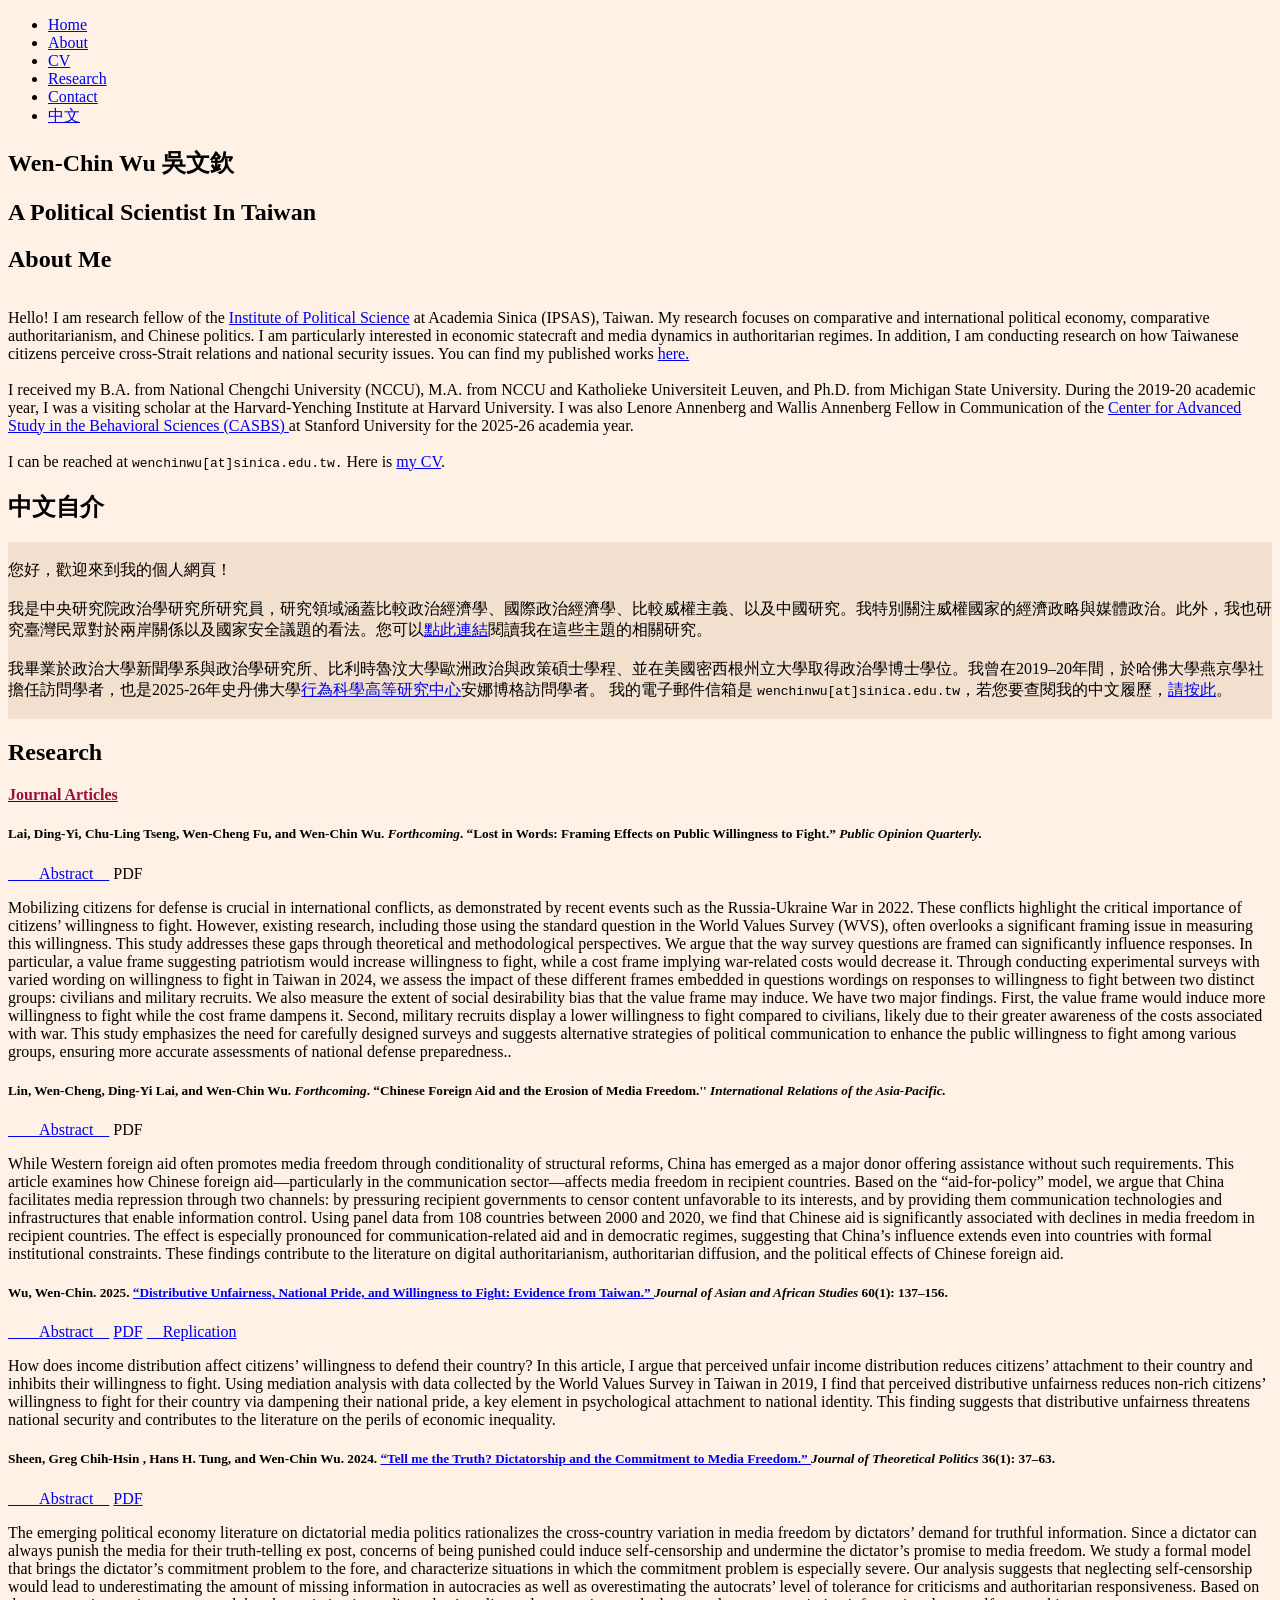
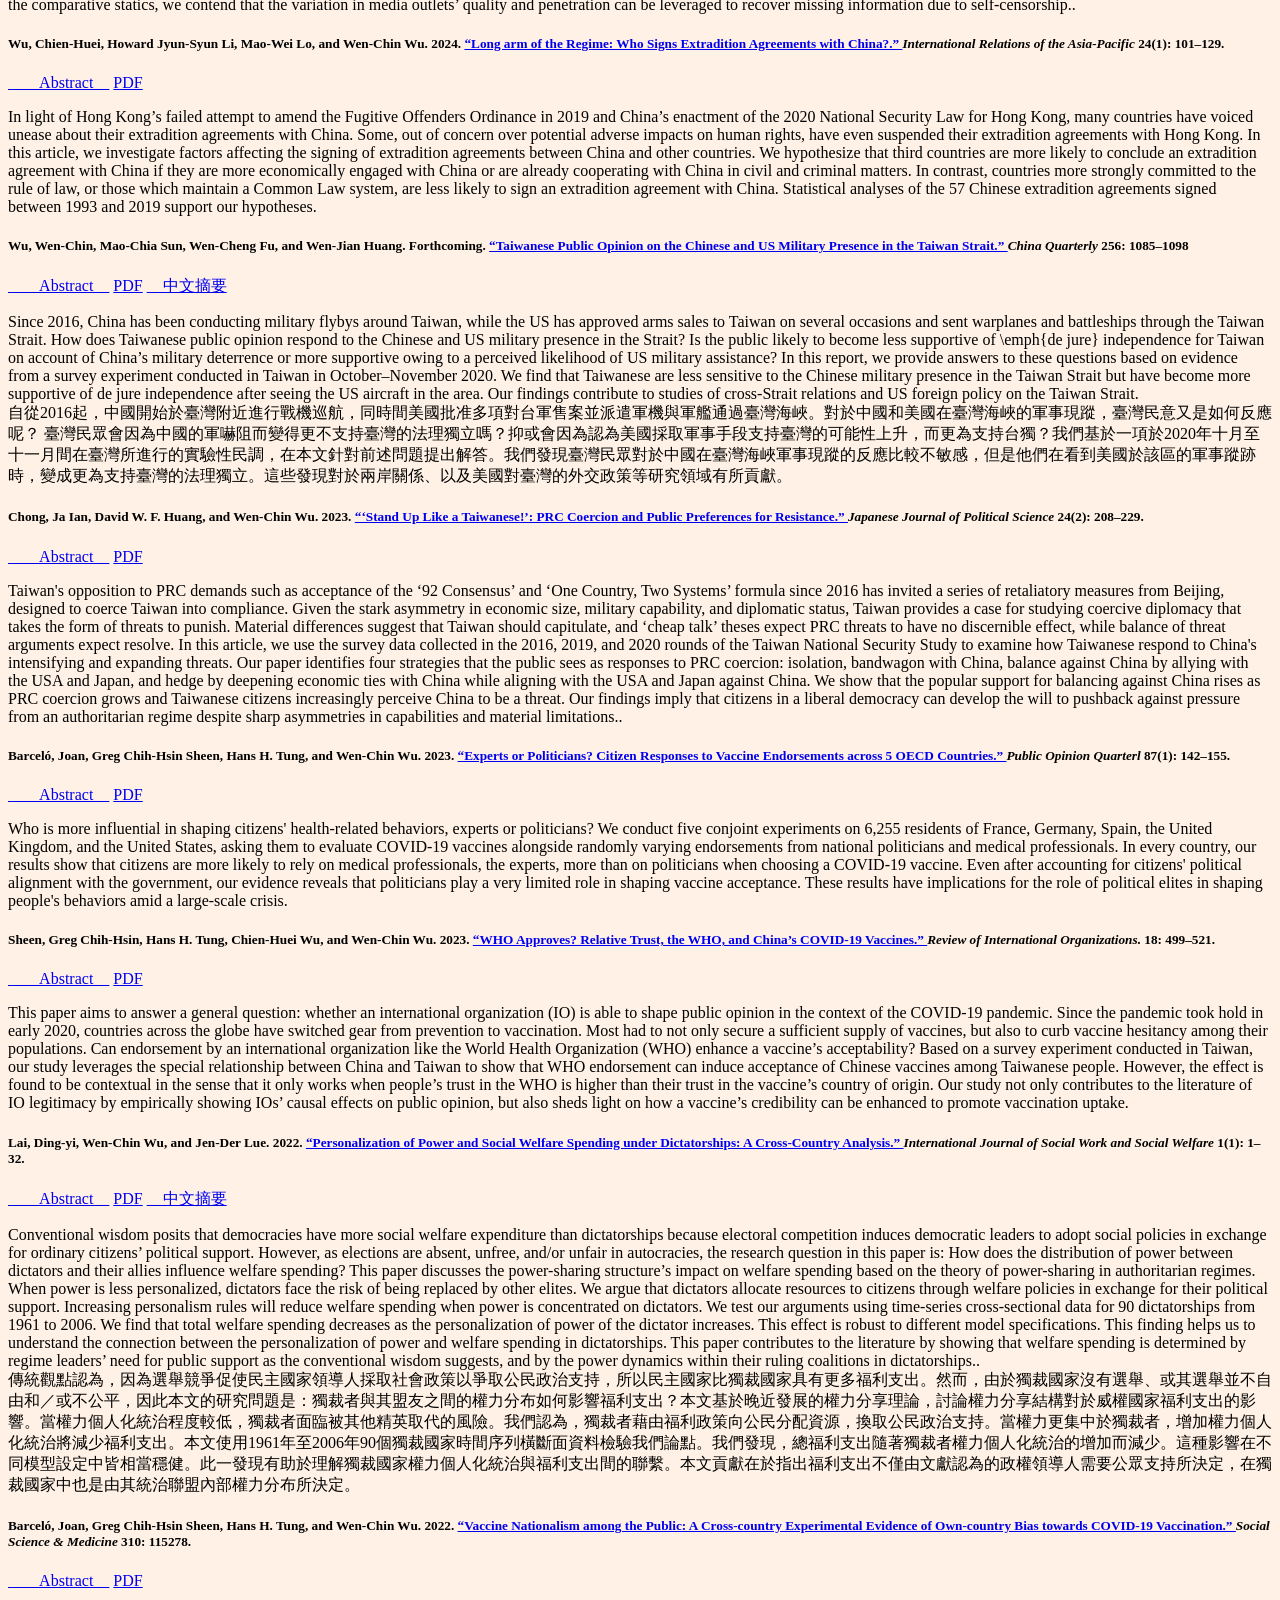
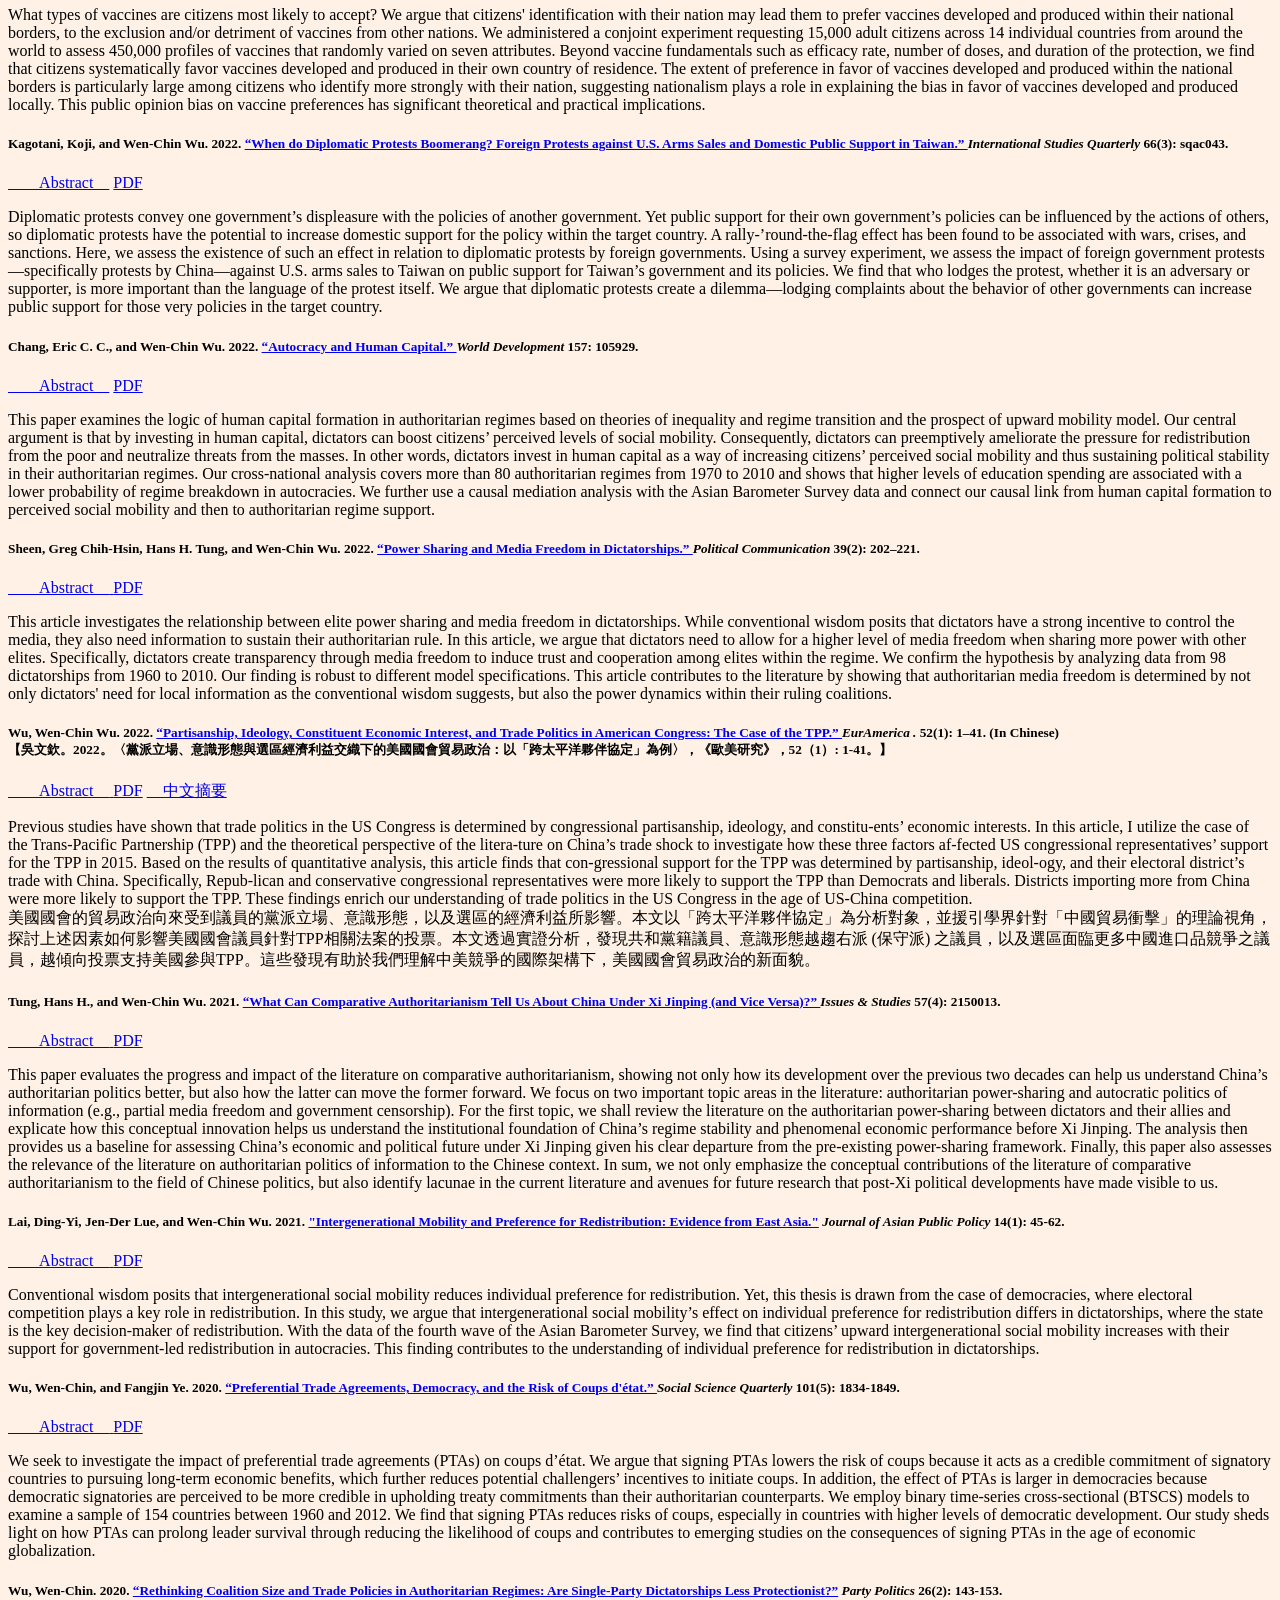
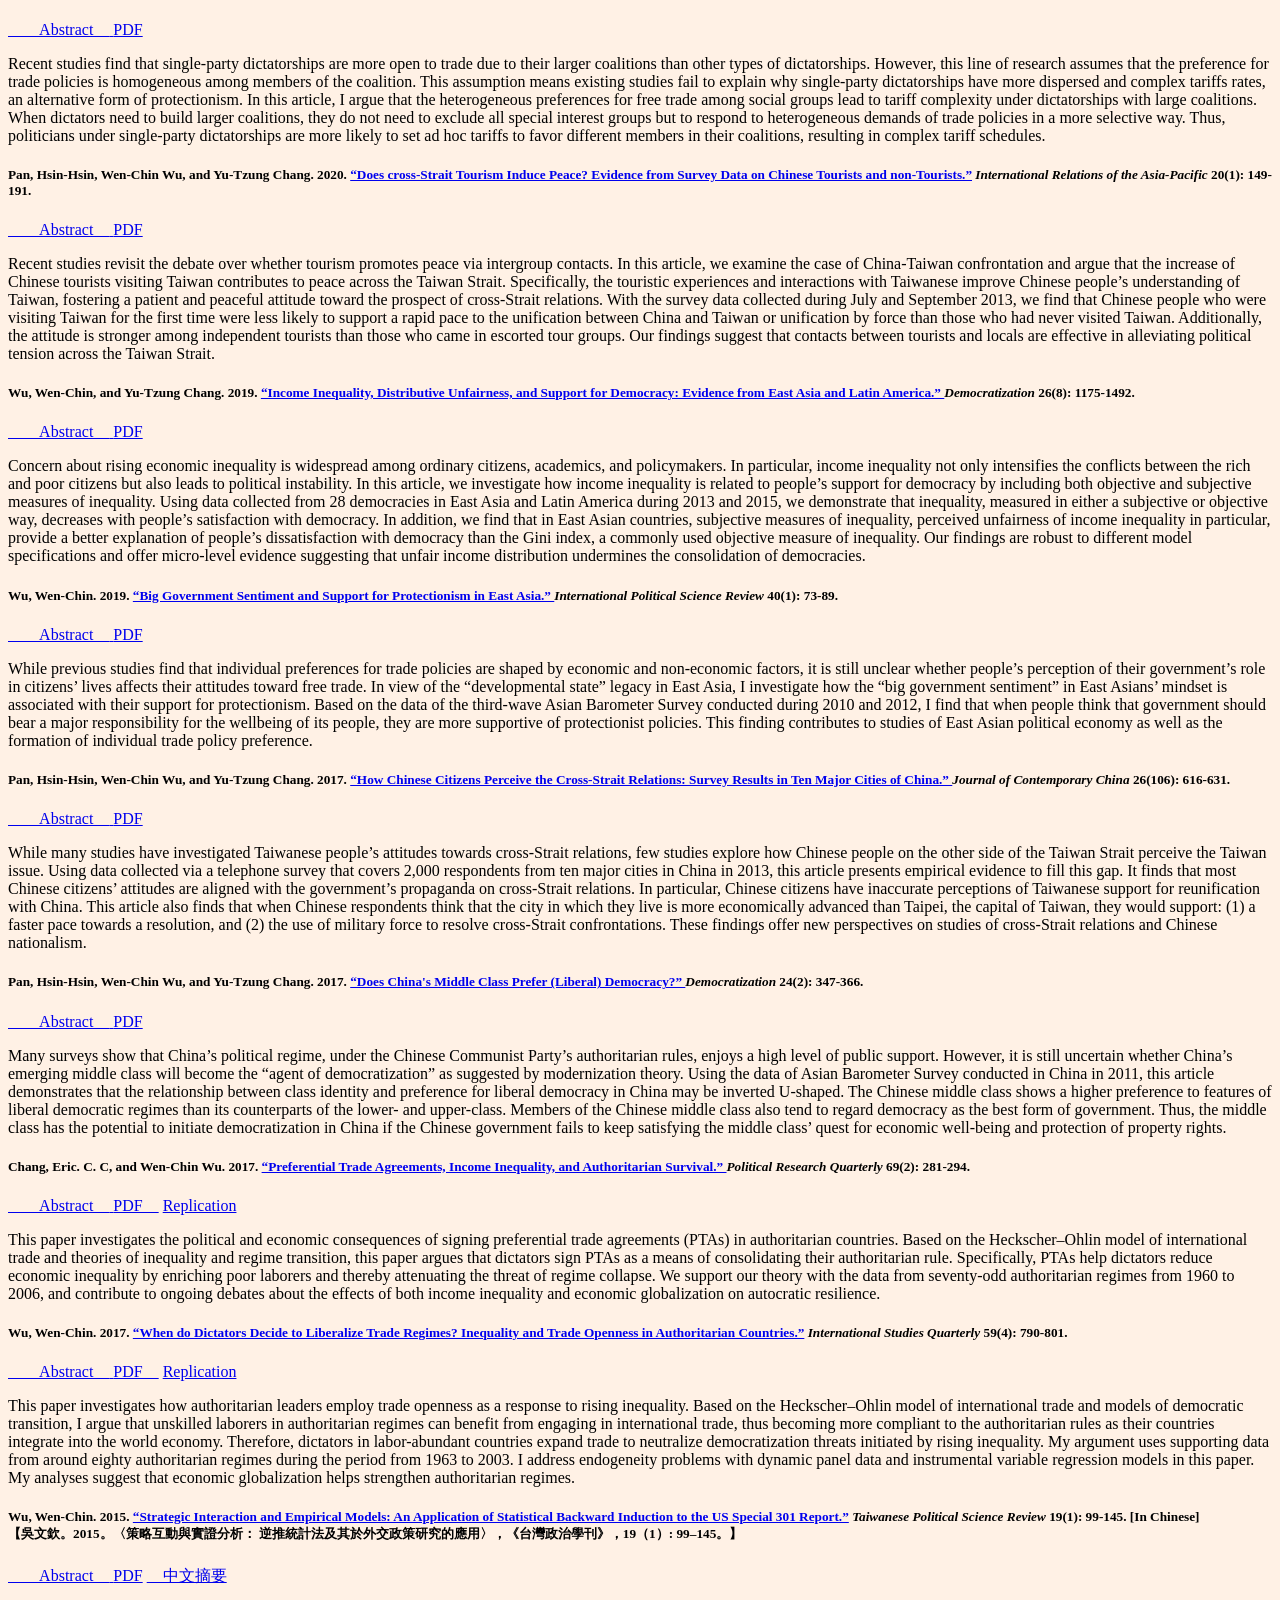
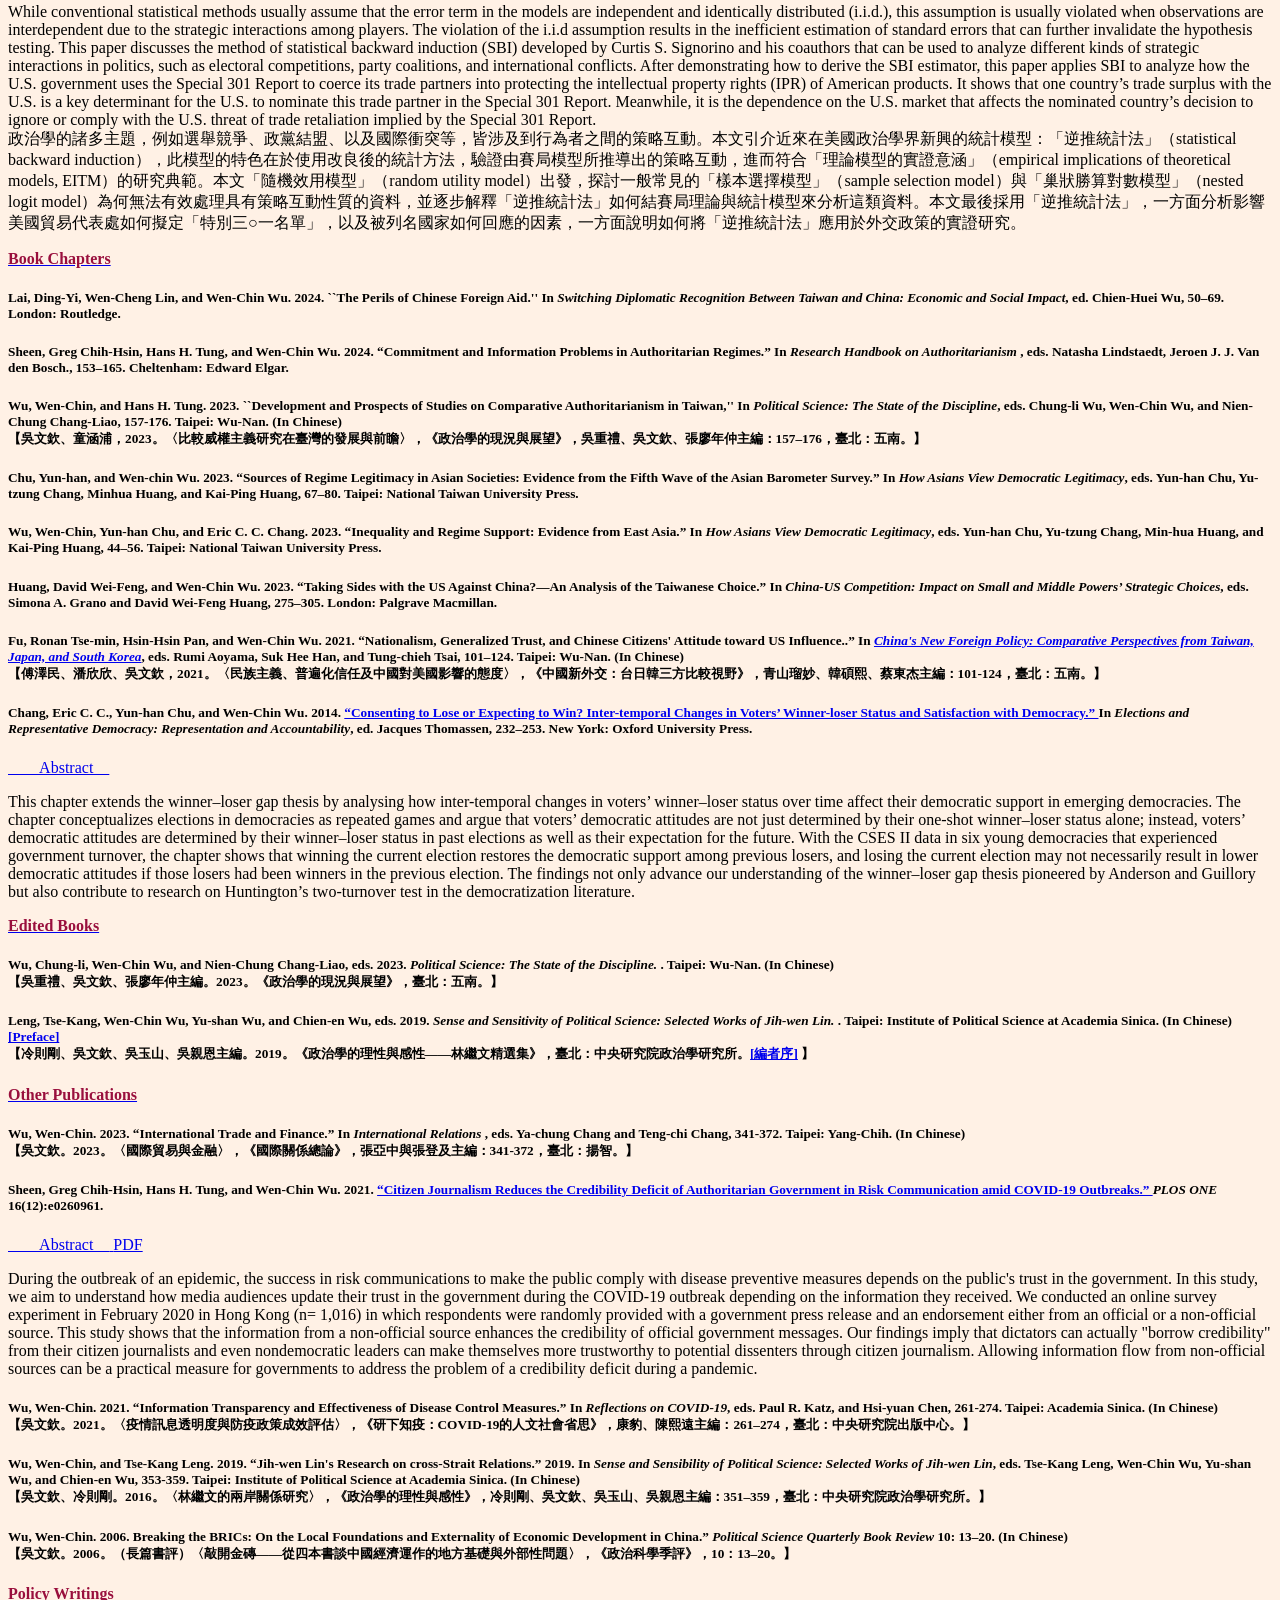
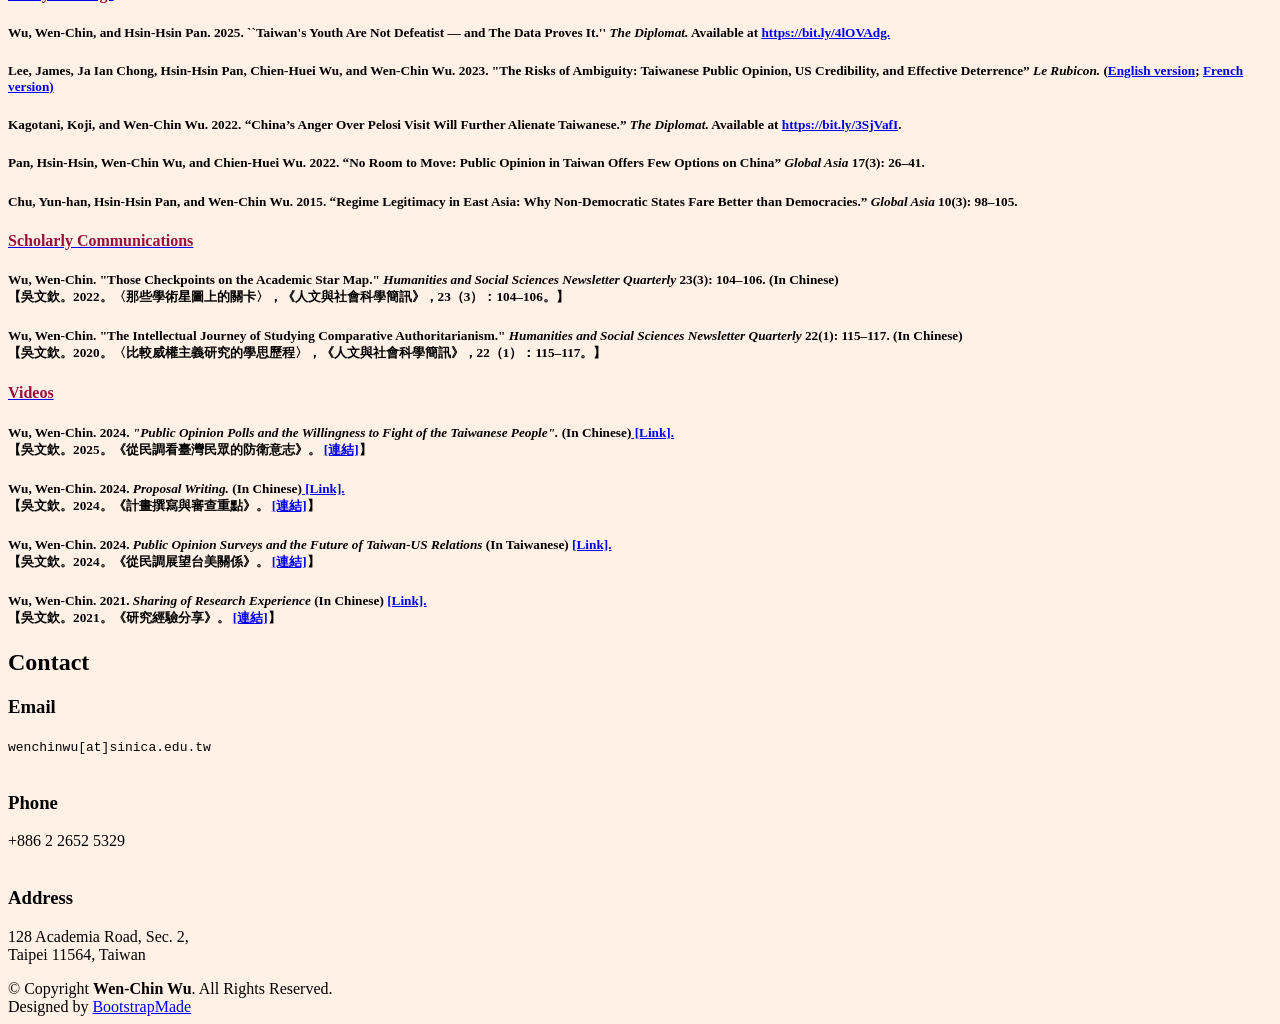
==== index.html @ e29c8bd5 "Add files via upload" ====
<!DOCTYPE html>
<html lang="en">

<head>

<!-- Global site tag (gtag.js) - Google Analytics -->
<script async src="https://www.googletagmanager.com/gtag/js?id=G-V8JLTKQWL4"></script>
<script>
  window.dataLayer = window.dataLayer || [];
  function gtag(){dataLayer.push(arguments);}
  gtag('js', new Date());

  gtag('config', 'G-V8JLTKQWL4');
</script>

  <meta charset="utf-8">
  <meta content="width=device-width, initial-scale=1.0" name="viewport">

  <title>Wen-Chin Wu (吳文欽) </title>
  <meta content="" name="description">
  <meta content="" name="keywords">

  <!-- Favicons -->
  <link href="assets/img/favicon.png" rel="icon">
  <link href="assets/img/apple-touch-icon.png" rel="apple-touch-icon">

  <!-- Google Fonts -->
  <link href="https://fonts.googleapis.com/css?family=Open+Sans:300,300i,400,400i,600,600i,700,700i|Raleway:300,300i,400,400i,500,500i,600,600i,700,700i|Satisfy" rel="stylesheet">

  <!-- Vendor CSS Files -->
  <link href="assets/vendor/bootstrap/css/bootstrap.min.css" rel="stylesheet">
  <link href="assets/vendor/icofont/icofont.min.css" rel="stylesheet">
  <link href="assets/vendor/boxicons/css/boxicons.min.css" rel="stylesheet">
  <link href="assets/vendor/owl.carousel/assets/owl.carousel.min.css" rel="stylesheet">
  <link href="assets/vendor/venobox/venobox.css" rel="stylesheet">

  <!-- Template Main CSS File -->
  <link href="assets/css/style.css" rel="stylesheet">

  <!-- =======================================================
  * Template Name: Laura - v2.2.1
  * Template URL: https://bootstrapmade.com/laura-free-creative-bootstrap-theme/
  * Author: BootstrapMade.com
  * License: https://bootstrapmade.com/license/
  ======================================================== -->
</head>

 <!-- color
 FFF1E5
 -->

<body style="background-color:#FFF1E5;">
  <!-- ======= Header ======= -->
  <header id="header" class="fixed-top  d-flex justify-content-center align-items-center header-transparent">

    <nav class="nav-menu d-none d-lg-block">
      <ul>
        <li class="active"><a href="index.html">Home</a></li>
        <li><a href="#about">About</a></li>
        <li><a href="http://idv.sinica.edu.tw/wenchinwu/Wu_CV_English.pdf" target = "_blank">CV</a></li>
        <li><a href="#research">Research</a></li>
        <li><a href="#contact">Contact</a></li>
        <li><a href="#chinese">中文</a></li>


      </ul>
    </nav><!-- .nav-menu -->

  </header><!-- End Header -->

  <!-- ======= Hero Section ======= -->
  <section id="hero">
    <div class="hero-container">
      <h1>Wen-Chin Wu 吳文欽 </h1>
      <h2>A Political Scientist In Taiwan</h2>
      <a href="#about" class="btn-scroll scrollto" title="Scroll Down"><i class="bx bx-chevron-down"></i></a>
    </div>
  </section><!-- End Hero -->

  <main id="main">

      <!-- ======= About Me ======= -->
    <div class="about-me container">
  <section id="about" class="about">
      <div class="section-title">
        <h2>About Me</h2>
      </div>

      <div class="row" >
        <div class="col-lg-3" data-aos="fade-right">
              <img src="assets/img/me.jpg" style="display:block; margin:auto" class="img-fluid" alt="" width = "80%">
        </div>
        <div class="col-lg-9 pt-4 pt-lg-0 content" data-aos="fade-left">
          <p class="font-normal">

            Hello! I am research fellow of the <a href="https://www.ipsas.sinica.edu.tw/" target = "_blank">Institute of Political Science</a> at Academia Sinica (IPSAS), Taiwan. My research focuses on comparative and international political economy, comparative authoritarianism, and Chinese politics. I am particularly interested in economic statecraft and media dynamics in authoritarian regimes. In addition, I am conducting research on how Taiwanese citizens perceive cross-Strait relations and national security issues. You can find my published works <a href="#research">here.</a> <br><br>

            I received my B.A. from National Chengchi University (NCCU), M.A. from NCCU and Katholieke Universiteit Leuven, and Ph.D. from Michigan State University. During the 2019-20 academic year, I was a visiting scholar at the Harvard-Yenching Institute at Harvard University. I was also Lenore Annenberg and Wallis Annenberg Fellow in	Communication of the <a href="casbs.stanford.edu"> Center for Advanced Study in the Behavioral Sciences (CASBS) </a> at Stanford University for the 2025-26 academia year. <br><br>

            I can be reached at <tt>wenchinwu[at]sinica.edu.tw.</tt> Here is <a href="https://idv.sinica.edu.tw/wenchinwu/Wu_CV_English.pdf" target = "_blank">my CV</a>.
          </p>
        </div>
    </div><!-- End About Me -->

  </section><!-- End About Section -->

   <!-- ======= Chinese ======= -->
    <div class="about-me container">
  <section id="chinese" class="about">
      <div class="section-title" >
        <h2>中文自介</h2>
      </div>

      <div class="row">
        <div class="col-lg-12 pt-4 pt-lg-0 content" data-aos="fade-left" style="background-color:#f2dfce;">
          <p class="font-normal">
          <br>
           您好，歡迎來到我的個人網頁！<br><br>

           我是中央研究院政治學研究所研究員，研究領域涵蓋比較政治經濟學、國際政治經濟學、比較威權主義、以及中國研究。我特別關注威權國家的經濟政略與媒體政治。此外，我也研究臺灣民眾對於兩岸關係以及國家安全議題的看法。您可以<a href="#research">點此連結</a>閱讀我在這些主題的相關研究。<br><br>

           我畢業於政治大學新聞學系與政治學研究所、比利時魯汶大學歐洲政治與政策碩士學程、並在美國密西根州立大學取得政治學博士學位。我曾在2019–20年間，於哈佛大學燕京學社擔任訪問學者，也是2025-26年史丹佛大學<a href="casbs.stanford.edu">行為科學高等研究中心</a>安娜博格訪問學者。

           我的電子郵件信箱是 <tt>wenchinwu[at]sinica.edu.tw</tt>，若您要查閱我的中文履歷，<a href="http://idv.sinica.edu.tw/wenchinwu/Wu_CV_Chinese.pdf" target="_blank">請按此</a>。<br><br>

          </p>
        </div>
    </div><!-- End About Me -->

  </section><!-- End Chinese -->


    <!-- ======= Resume Section ======= -->
  <section id="research" class="resume">
    <div class="container" >

      <div class="section-title">
        <h2>Research</h2>
      </div>

      <div class="row">
        <div class="col-lg-12" >

                  <div class="resume-item pb-0">
              <p> <a class="nounderline" data-toggle="collapse" href="#journal" role="button" aria-expanded="true" aria-controls="journal">
                 <span style="font-size:1em;"><font color="#990f3d"><b>Journal Articles</font></b></h4>
                 </a>
               </p>

       <div class="collapse.show" id="journal" >
           <div class="card card-body" style="background-color:#fff1e5;border:0px">
               <div class="p-3 mb-2 bg-light text-dark" >
                  <div class="card-text"  style="background-color:#fff1e5;border:0px">


              <div class="resume-itemize pb-0" >
                       <h5>Lai, Ding-Yi, Chu-Ling Tseng, Wen-Cheng Fu, and Wen-Chin Wu. <em>Forthcoming</em>. “Lost in Words: Framing Effects on Public Willingness to Fight.”  <em>Public Opinion Quarterly.</em> </h5>
                          <p>
                                <a class="nounderline" data-toggle="collapse" href="#lai2026" role="button" aria-expanded="false" aria-controls="lai2026">
                                        <span style="font-size:1em;">&emsp;&emsp;Abstract&emsp;</span></a>
                                        <span style="font-size:1em;">PDF</span>
                          </p>
                                <div class="collapse" id="lai2026">
                                   <div class="card card-body" style="background-color:#fff1e5;border:0px">
                                        <div class="p-3 mb-2 bg-light text-dark" >
                                                <h7>Mobilizing citizens for defense is crucial in international conflicts, as demonstrated by recent events such as the Russia-Ukraine War in 2022. These conflicts highlight the critical importance of citizens’ willingness to fight. However, existing research, including those using the standard question in the World Values Survey (WVS), often overlooks a significant framing issue in measuring this willingness. This study addresses these gaps through theoretical and methodological perspectives. We argue that the way survey questions are framed can significantly influence responses. In particular, a value frame suggesting patriotism would increase willingness to fight, while a cost frame implying war-related costs would decrease it. Through conducting experimental surveys with varied wording on willingness to fight in Taiwan in 2024, we assess the impact of these different frames embedded in questions wordings on responses to willingness to fight between two distinct groups: civilians and military recruits. We also measure the extent of social desirability bias that the value frame may induce. We have two major findings. First, the value frame would induce more willingness to fight while the cost frame dampens it. Second, military recruits display a lower willingness to fight compared to civilians, likely due to their greater awareness of the costs associated with war. This study emphasizes the need for carefully designed surveys and suggests alternative strategies of political communication to enhance the public willingness to fight among various groups, ensuring more accurate assessments of national defense preparedness..</h7>
                                         </div>
                                    </div>
                                </div>
                           </div>


              <div class="resume-itemize pb-0" >
                       <h5>Lin, Wen-Cheng, Ding-Yi Lai, and Wen-Chin Wu. <em>Forthcoming</em>. “Chinese Foreign Aid and the Erosion of Media Freedom.'' <em>International Relations of the Asia-Pacific.</em> </h5>
                          <p>
                                <a class="nounderline" data-toggle="collapse" href="#lin2026" role="button" aria-expanded="false" aria-controls="lai2026">
                                        <span style="font-size:1em;">&emsp;&emsp;Abstract&emsp;</span></a>
                                        <span style="font-size:1em;">PDF</span>
                          </p>
                                <div class="collapse" id="lin2026">
                                   <div class="card card-body" style="background-color:#fff1e5;border:0px">
                                        <div class="p-3 mb-2 bg-light text-dark" >
                                                <h7>While Western foreign aid often promotes media freedom through conditionality of structural reforms, China has emerged as a major donor offering assistance without such requirements. This article examines how Chinese foreign aid—particularly in the communication sector—affects media freedom in recipient countries. Based on the “aid-for-policy” model, we argue that China facilitates media repression through two channels: by pressuring recipient governments to censor content unfavorable to its interests, and by providing them communication technologies and infrastructures that enable information control. Using panel data from 108 countries between 2000 and 2020, we find that Chinese aid is significantly associated with declines in media freedom in recipient countries. The effect is especially pronounced for communication-related aid and in democratic regimes, suggesting that China’s influence extends even into countries with formal institutional constraints. These findings contribute to the literature on digital authoritarianism, authoritarian diffusion, and the political effects of Chinese foreign aid.</h7>
                                         </div>
                                    </div>
                                </div>
                           </div>

              <div class="resume-itemize pb-0" >
                       <h5>Wu, Wen-Chin. 2025.  <a href="https://journals.sagepub.com/doi/10.1177/00219096231168047" target = "_blank">“Distributive Unfairness, National Pride, and Willingness to Fight: Evidence from Taiwan.”  </a><em>Journal of Asian and African Studies</em> 60(1): 137–156.</h5>
                          <p>
                                <a class="nounderline" data-toggle="collapse" href="#wu2023" role="button" aria-expanded="false" aria-controls="wu2023">
                                        <span style="font-size:1em;">&emsp;&emsp;Abstract&emsp;</span></a>
                                        <span style="font-size:1em;"><a href="https://journals.sagepub.com/doi/10.1177/00219096231168047" target = "_blank">PDF</a></span>
                                        <span style="font-size:1em;"><a href="https://osf.io/sev8x/" target = "_blank">&emsp;Replication</a></span>
                          </p>
                                <div class="collapse" id="wu2023">
                                   <div class="card card-body" style="background-color:#fff1e5;border:0px">
                                        <div class="p-3 mb-2 bg-light text-dark" >
                                                <h7>How does income distribution affect citizens’ willingness to defend their country? In this article, I argue that perceived unfair income distribution reduces citizens’ attachment to their country and inhibits their willingness to fight. Using mediation analysis with data collected by the World Values Survey in Taiwan in 2019, I find that perceived distributive unfairness reduces non-rich citizens’ willingness to fight for their country via dampening their national pride, a key element in psychological attachment to national identity. This finding suggests that distributive unfairness threatens national security and contributes to the literature on the perils of economic inequality.</h7>
                                         </div>
                                    </div>
                                </div>
                           </div>


                <div class="resume-itemize pb-0" >
                        <h5>Sheen, Greg Chih-Hsin , Hans H. Tung, and Wen-Chin Wu. 2024. <a href="https://doi.org/10.1177/09516298231208419" target = "_blank"> “Tell me the Truth? Dictatorship and the Commitment to Media Freedom.”  </a><em>Journal of Theoretical Politics</em> 36(1): 37–63. </h5>

                          <p>
                                <a class="nounderline" data-toggle="collapse" href="#jtp2023" role="button" aria-expanded="false" aria-controls="jtp2023">
                                        <span style="font-size:1em;">&emsp;&emsp;Abstract&emsp;</span></a>
                                        <span style="font-size:1em;"><a href="https://doi.org/10.1177/09516298231208419" target = "_blank">PDF</a></span>
                          </p>
                                <div class="collapse" id="jtp2023">
                                   <div class="card card-body" style="background-color:#fff1e5;border:0px">
                                        <div class="p-3 mb-2 bg-light text-dark" >
                                                <h7>The emerging political economy literature on dictatorial media politics rationalizes the cross-country variation in media freedom by dictators’ demand for truthful information. Since a dictator can always punish the media for their truth-telling ex post, concerns of being punished could induce self-censorship and undermine the dictator’s promise to media freedom. We study a formal model that brings the dictator’s commitment problem to the fore, and characterize situations in which the commitment problem is especially severe. Our analysis suggests that neglecting self-censorship would lead to underestimating the amount of missing information in autocracies as well as overestimating the autocrats’ level of tolerance for criticisms and authoritarian responsiveness. Based on the comparative statics, we contend that the variation in media outlets’ quality and penetration can be leveraged to recover missing information due to self-censorship..</h7>
                                         </div>
                                    </div>
                                </div>
                           </div>

                <div class="resume-itemize pb-0" >
                        <h5>Wu, Chien-Huei, Howard Jyun-Syun Li, Mao-Wei Lo, and Wen-Chin Wu. 2024.  <a href="https://10.1093/irap/lcad004" target = "_blank">“Long arm of the Regime: Who Signs Extradition Agreements with China?.”  </a><em>International Relations of the Asia-Pacific </em>24(1): 101–129.</h5>
                          <p>
                                <a class="nounderline" data-toggle="collapse" href="#irap2023" role="button" aria-expanded="false" aria-controls="irap2023">
                                        <span style="font-size:1em;">&emsp;&emsp;Abstract&emsp;</span></a>
                                        <span style="font-size:1em;"><a href="https://10.1093/irap/lcad004" target = "_blank">PDF</a></span>
                          </p>
                                <div class="collapse" id="irap2023">
                                   <div class="card card-body" style="background-color:#fff1e5;border:0px">
                                        <div class="p-3 mb-2 bg-light text-dark" >
                                                <h7>In light of Hong Kong’s failed attempt to amend the Fugitive Offenders Ordinance in 2019 and China’s enactment of the 2020 National Security Law for Hong Kong, many countries have voiced unease about their extradition agreements with China. Some, out of concern over potential adverse impacts on human rights, have even suspended their extradition agreements with Hong Kong. In this article, we investigate factors affecting the signing of extradition agreements between China and other countries. We hypothesize that third countries are more likely to conclude an extradition agreement with China if they are more economically engaged with China or are already cooperating with China in civil and criminal matters. In contrast, countries more strongly committed to the rule of law, or those which maintain a Common Law system, are less likely to sign an extradition agreement with China. Statistical analyses of the 57 Chinese extradition agreements signed between 1993 and 2019 support our hypotheses.</h7>
                                         </div>
                                    </div>
                                </div>

                           <div class="resume-itemize pb-0" >
                        <h5>Wu, Wen-Chin, Mao-Chia Sun, Wen-Cheng Fu, and Wen-Jian Huang. Forthcoming.  <a href="https://www.cambridge.org/core/journals/china-quarterly/article/taiwanese-public-opinion-on-the-chinese-and-us-military-presence-in-the-taiwan-strait/B247FA56913E3D10D6512F931815FE8F" target = "_blank">“Taiwanese Public Opinion on the Chinese and US Military Presence in the Taiwan Strait.”  </a><em>China Quarterly</em> 256: 1085–1098</h5>
                          <p>
                                <a class="nounderline" data-toggle="collapse" href="#wsfh2023" role="button" aria-expanded="false" aria-controls="wsfh2023">
                                        <span style="font-size:1em;">&emsp;&emsp;Abstract&emsp;</span></a>
                                        <span style="font-size:1em;"><a href="https://www.cambridge.org/core/journals/china-quarterly/article/taiwanese-public-opinion-on-the-chinese-and-us-military-presence-in-the-taiwan-strait/B247FA56913E3D10D6512F931815FE8F" target = "_blank">PDF</a></span>
                                <a class="nounderline" data-toggle="collapse" href="#wsfh2023_cn" role="button" aria-expanded="false" aria-controls="wsfh2023_cn">
                                         <span style="font-size:1em;">&emsp;中文摘要</span> </a>
                          </p>

                                     <div class="collapse" id="wsfh2023">
                                   <div class="card card-body" style="background-color:#fff1e5;border:0px">
                                        <div class="p-3 mb-2 bg-light text-dark" >
                                                <h7>Since 2016, China has been conducting military flybys around Taiwan, while the US has approved arms sales to Taiwan on several occasions and sent warplanes and battleships through the Taiwan Strait. How does Taiwanese public opinion respond to the Chinese and US military presence in the Strait? Is the public likely to become less supportive of \emph{de jure} independence for Taiwan on account of China’s military deterrence or more supportive owing to a perceived likelihood of US military assistance? In this report, we provide answers to these questions based on evidence from a survey experiment conducted in Taiwan in October–November 2020. We find that Taiwanese are less sensitive to the Chinese military presence in the Taiwan Strait but have become more supportive of de jure independence after seeing the US aircraft in the area. Our findings contribute to studies of cross-Strait relations and US foreign policy on the Taiwan Strait.
</h7>
                                         </div>
                                    </div>
                                </div>

                                <div class="collapse" id="wsfh2023_cn">
                                   <div class="card card-body" style="background-color:#fff1e5;border:0px">
                                        <div class="p-3 mb-2 bg-light text-dark" >
                                                <h7>自從2016起，中國開始於臺灣附近進行戰機巡航，同時間美國批准多項對台軍售案並派遣軍機與軍艦通過臺灣海峽。對於中國和美國在臺灣海峽的軍事現蹤，臺灣民意又是如何反應呢？ 臺灣民眾會因為中國的軍嚇阻而變得更不支持臺灣的法理獨立嗎？抑或會因為認為美國採取軍事手段支持臺灣的可能性上升，而更為支持台獨？我們基於一項於2020年十月至十一月間在臺灣所進行的實驗性民調，在本文針對前述問題提出解答。我們發現臺灣民眾對於中國在臺灣海峽軍事現蹤的反應比較不敏感，但是他們在看到美國於該區的軍事蹤跡時，變成更為支持臺灣的法理獨立。這些發現對於兩岸關係、以及美國對臺灣的外交政策等研究領域有所貢獻。</h7>
                                         </div>
                                    </div>
                                </div>
                          </div>


                                   <div class="resume-itemize pb-0" >
                        <h5>Chong, Ja Ian, David W. F. Huang, and Wen-Chin Wu. 2023.  <a href="https://www.cambridge.org/core/journals/japanese-journal-of-political-science/article/stand-up-like-a-taiwanese-prc-coercion-and-public-preferences-for-resistance/845D4D81B481C7E141771AF00519F941#article" target = "_blank">“‘Stand Up Like a Taiwanese!’: PRC Coercion and Public Preferences for Resistance.”  </a><em>Japanese Journal of Political Science </em> 24(2): 208–229.</h5>
                          <p>
                                <a class="nounderline" data-toggle="collapse" href="#chw2022" role="button" aria-expanded="false" aria-controls="lwl2022">
                                        <span style="font-size:1em;">&emsp;&emsp;Abstract&emsp;</span></a>
                                        <span style="font-size:1em;"><a href="https://www.cambridge.org/core/journals/japanese-journal-of-political-science/article/stand-up-like-a-taiwanese-prc-coercion-and-public-preferences-for-resistance/845D4D81B481C7E141771AF00519F941#article" target = "_blank">PDF</a></span>

                          </p>
                                <div class="collapse" id="chw2022">
                                   <div class="card card-body" style="background-color:#fff1e5;border:0px">
                                        <div class="p-3 mb-2 bg-light text-dark" >
                                                <h7>Taiwan's opposition to PRC demands such as acceptance of the ‘92 Consensus’ and ‘One Country, Two Systems’ formula since 2016 has invited a series of retaliatory measures from Beijing, designed to coerce Taiwan into compliance. Given the stark asymmetry in economic size, military capability, and diplomatic status, Taiwan provides a case for studying coercive diplomacy that takes the form of threats to punish. Material differences suggest that Taiwan should capitulate, and ‘cheap talk’ theses expect PRC threats to have no discernible effect, while balance of threat arguments expect resolve. In this article, we use the survey data collected in the 2016, 2019, and 2020 rounds of the Taiwan National Security Study to examine how Taiwanese respond to China's intensifying and expanding threats. Our paper identifies four strategies that the public sees as responses to PRC coercion: isolation, bandwagon with China, balance against China by allying with the USA and Japan, and hedge by deepening economic ties with China while aligning with the USA and Japan against China. We show that the popular support for balancing against China rises as PRC coercion grows and Taiwanese citizens increasingly perceive China to be a threat. Our findings imply that citizens in a liberal democracy can develop the will to pushback against pressure from an authoritarian regime despite sharp asymmetries in capabilities and material limitations..</h7>
                                         </div>
                                    </div>
                                </div>
                          </div>


                                  <div class="resume-itemize pb-0" >
                        <h5>Barceló, Joan, Greg Chih-Hsin Sheen, Hans H. Tung, and Wen-Chin Wu. 2023.  <a href="https://academic.oup.com/poq/advance-article/doi/10.1093/poq/nfad008/7067927" target = "_blank">“Experts or Politicians? Citizen Responses to Vaccine Endorsements across 5 OECD Countries.”  </a><em>Public Opinion Quarterl </em> 87(1): 142–155.</h5>
                          <p>
                                <a class="nounderline" data-toggle="collapse" href="#bstw2023" role="button" aria-expanded="false" aria-controls="bstw2023">
                                        <span style="font-size:1em;">&emsp;&emsp;Abstract&emsp;</span></a>
                                        <span style="font-size:1em;"><a href="https://academic.oup.com/poq/advance-article/doi/10.1093/poq/nfad008/7067927" target = "_blank">PDF</a></span>
                          </p>
                                <div class="collapse" id="bstw2023">
                                   <div class="card card-body" style="background-color:#fff1e5;border:0px">
                                        <div class="p-3 mb-2 bg-light text-dark" >
                                                <h7>Who is more influential in shaping citizens' health-related behaviors, experts or politicians? We conduct five conjoint experiments on 6,255 residents of France, Germany, Spain, the United Kingdom, and the United States, asking them to evaluate COVID-19 vaccines alongside randomly varying endorsements from national politicians and medical professionals. In every country, our results show that citizens are more likely to rely on medical professionals, the experts, more than on politicians when choosing a COVID-19 vaccine. Even after accounting for citizens' political alignment with the government, our evidence reveals that politicians play a very limited role in shaping vaccine acceptance. These results have implications for the role of political elites in shaping people's behaviors amid a large-scale crisis.</h7>
                                         </div>
                                    </div>
                                </div>
                          </div>


                         <div class="resume-itemize pb-0" >
                        <h5>Sheen, Greg Chih-Hsin, Hans H. Tung, Chien-Huei Wu, and Wen-Chin Wu. 2023.  <a href="https://link.springer.com/article/10.1007/s11558-022-09481-1" target = "_blank">“WHO Approves? Relative Trust, the WHO, and China’s COVID-19 Vaccines.”  </a><em>Review of International Organizations. </em> 18: 499–521.</h5>
                          <p>
                                <a class="nounderline" data-toggle="collapse" href="#stww2023" role="button" aria-expanded="false" aria-controls="stww2023">
                                        <span style="font-size:1em;">&emsp;&emsp;Abstract&emsp;</span></a>
                                        <span style="font-size:1em;"><a href="https://link.springer.com/content/pdf/10.1007/s11558-022-09481-1.pdf?pdf=button" target = "_blank">PDF</a></span>

                          </p>
                                <div class="collapse" id="stww2023">
                                   <div class="card card-body" style="background-color:#fff1e5;border:0px">
                                        <div class="p-3 mb-2 bg-light text-dark" >
                                                <h7>This paper aims to answer a general question: whether an international organization (IO) is able to shape public opinion in the context of the COVID-19 pandemic. Since the pandemic took hold in early 2020, countries across the globe have switched gear from prevention to vaccination. Most had to not only secure a sufficient supply of vaccines, but also to curb vaccine hesitancy among their populations. Can endorsement by an international organization like the World Health Organization (WHO) enhance a vaccine’s acceptability? Based on a survey experiment conducted in Taiwan, our study leverages the special relationship between China and Taiwan to show that WHO endorsement can induce acceptance of Chinese vaccines among Taiwanese people. However, the effect is found to be contextual in the sense that it only works when people’s trust in the WHO is higher than their trust in the vaccine’s country of origin. Our study not only contributes to the literature of IO legitimacy by empirically showing IOs’ causal effects on public opinion, but also sheds light on how a vaccine’s credibility can be enhanced to promote vaccination uptake.</h7>
                                         </div>
                                    </div>
                                </div>
                          </div>


                                   <div class="resume-itemize pb-0" >
                        <h5>Lai, Ding-yi, Wen-Chin Wu, and Jen-Der Lue. 2022.  <a href="https://www.airitilibrary.com/Publication/alDetailedMesh?DocID=P20230215001-N202302150013-00001&PublishTypeID=P001" target = "_blank">“Personalization of Power and Social Welfare Spending under Dictatorships: A Cross-Country Analysis.”  </a><em>International Journal of Social Work and Social Welfare </em> 1(1): 1–32.</h5>
                          <p>
                                <a class="nounderline" data-toggle="collapse" href="#lwl2022" role="button" aria-expanded="false" aria-controls="lwl2022">
                                        <span style="font-size:1em;">&emsp;&emsp;Abstract&emsp;</span></a>
                                        <span style="font-size:1em;"><a href="https://www.airitilibrary.com/Publication/alDetailedMesh?DocID=P20230215001-N202302150013-00001&PublishTypeID=P001" target = "_blank">PDF</a></span>
                                         <a class="nounderline" data-toggle="collapse" href="#lwl2022_cn" role="button" aria-expanded="false" aria-controls="lwl2022_cn">
                                         <span style="font-size:1em;">&emsp;中文摘要</span> </a>

                          </p>
                                <div class="collapse" id="lwl2022">
                                   <div class="card card-body" style="background-color:#fff1e5;border:0px">
                                        <div class="p-3 mb-2 bg-light text-dark" >
                                                <h7>Conventional wisdom posits that democracies have more social welfare expenditure than dictatorships because electoral competition induces democratic leaders to adopt social policies in exchange for ordinary citizens’ political support. However, as elections are absent, unfree, and/or unfair in autocracies, the research question in this paper is: How does the distribution of power between dictators and their allies influence welfare spending? This paper discusses the power-sharing structure’s impact on welfare spending based on the theory of power-sharing in authoritarian regimes. When power is less personalized, dictators face the risk of being replaced by other elites. We argue that dictators allocate resources to citizens through welfare policies in exchange for their political support. Increasing personalism rules will reduce welfare spending when power is concentrated on dictators. We test our arguments using time-series cross-sectional data for 90 dictatorships from 1961 to 2006. We find that total welfare spending decreases as the personalization of power of the dictator increases. This effect is robust to different model specifications. This finding helps us to understand the connection between the personalization of power and welfare spending in dictatorships. This paper contributes to the literature by showing that welfare spending is determined by regime leaders’ need for public support as the conventional wisdom suggests, and by the power dynamics within their ruling coalitions in dictatorships..</h7>
                                         </div>
                                    </div>
                                </div>
                           </div>

                         <div class="collapse" id="lwl2022_cn">
             <div class="card card-body" style="background-color:#fff1e5;border:0px">
                <div class="p-3 mb-2 bg-light text-dark" >
                <h7>傳統觀點認為，因為選舉競爭促使民主國家領導人採取社會政策以爭取公民政治支持，所以民主國家比獨裁國家具有更多福利支出。然而，由於獨裁國家沒有選舉、或其選舉並不自由和／或不公平，因此本文的研究問題是：獨裁者與其盟友之間的權力分布如何影響福利支出？本文基於晚近發展的權力分享理論，討論權力分享結構對於威權國家福利支出的影響。當權力個人化統治程度較低，獨裁者面臨被其他精英取代的風險。我們認為，獨裁者藉由福利政策向公民分配資源，換取公民政治支持。當權力更集中於獨裁者，增加權力個人化統治將減少福利支出。本文使用1961年至2006年90個獨裁國家時間序列橫斷面資料檢驗我們論點。我們發現，總福利支出隨著獨裁者權力個人化統治的增加而減少。這種影響在不同模型設定中皆相當穩健。此一發現有助於理解獨裁國家權力個人化統治與福利支出間的聯繫。本文貢獻在於指出福利支出不僅由文獻認為的政權領導人需要公眾支持所決定，在獨裁國家中也是由其統治聯盟內部權力分布所決定。</h7>
               </div>
              </div>
            </div>
         </div>

                                  <div class="resume-itemize pb-0" >
                        <h5>Barceló, Joan, Greg Chih-Hsin Sheen, Hans H. Tung, and Wen-Chin Wu. 2022.  <a href="https://www.sciencedirect.com/science/article/pii/S0277953622005846?via%3Dihub" target = "_blank">“Vaccine Nationalism among the Public: A Cross-country Experimental Evidence of Own-country Bias towards COVID-19 Vaccination.”  </a><em>Social Science & Medicine</em> 310: 115278.</h5>
                          <p>
                                <a class="nounderline" data-toggle="collapse" href="#bstw2022" role="button" aria-expanded="false" aria-controls="bstw2022">
                                        <span style="font-size:1em;">&emsp;&emsp;Abstract&emsp;</span></a>
                                        <span style="font-size:1em;"><a href="https://www.sciencedirect.com/science/article/pii/S0277953622005846?via%3Dihub" target = "_blank">PDF</a></span>

                          </p>
                                <div class="collapse" id="bstw2022">
                                   <div class="card card-body" style="background-color:#fff1e5;border:0px">
                                        <div class="p-3 mb-2 bg-light text-dark" >
                                                <h7>What types of vaccines are citizens most likely to accept? We argue that citizens' identification with their nation may lead them to prefer vaccines developed and produced within their national borders, to the exclusion and/or detriment of vaccines from other nations. We administered a conjoint experiment requesting 15,000 adult citizens across 14 individual countries from around the world to assess 450,000 profiles of vaccines that randomly varied on seven attributes. Beyond vaccine fundamentals such as efficacy rate, number of doses, and duration of the protection, we find that citizens systematically favor vaccines developed and produced in their own country of residence. The extent of preference in favor of vaccines developed and produced within the national borders is particularly large among citizens who identify more strongly with their nation, suggesting nationalism plays a role in explaining the bias in favor of vaccines developed and produced locally. This public opinion bias on vaccine preferences has significant theoretical and practical implications.</h7>
                                         </div>
                                    </div>
                                </div>
                          </div>



                                  <div class="resume-itemize pb-0" >
                        <h5>Kagotani, Koji, and Wen-Chin Wu. 2022.  <a href="https://doi.org/10.1093/isq/sqac043" target = "_blank">“When do Diplomatic Protests Boomerang? Foreign Protests against U.S. Arms Sales and Domestic Public Support in Taiwan.”  </a><em>International Studies Quarterly</em> 66(3): sqac043.</h5>
                          <p>
                                <a class="nounderline" data-toggle="collapse" href="#kw2022" role="button" aria-expanded="false" aria-controls="kw2022">
                                        <span style="font-size:1em;">&emsp;&emsp;Abstract&emsp;</span></a>
                                        <span style="font-size:1em;"><a href="https://academic.oup.com/isq/article-pdf/66/3/sqac043/45095486/sqac043.pdf" target = "_blank">PDF</a></span>

                          </p>
                                <div class="collapse" id="kw2022">
                                   <div class="card card-body" style="background-color:#fff1e5;border:0px">
                                        <div class="p-3 mb-2 bg-light text-dark" >
                                                <h7>Diplomatic protests convey one government’s displeasure with the policies of another government. Yet public support for their own government’s policies can be influenced by the actions of others, so diplomatic protests have the potential to increase domestic support for the policy within the target country. A rally-’round-the-flag effect has been found to be associated with wars, crises, and sanctions. Here, we assess the existence of such an effect in relation to diplomatic protests by foreign governments. Using a survey experiment, we assess the impact of foreign government protests—specifically protests by China—against U.S. arms sales to Taiwan on public support for Taiwan’s government and its policies. We find that who lodges the protest, whether it is an adversary or supporter, is more important than the language of the protest itself. We argue that diplomatic protests create a dilemma—lodging complaints about the behavior of other governments can increase public support for those very policies in the target country.</h7>
                                         </div>
                                    </div>
                                </div>
                          </div>


                                  <div class="resume-itemize pb-0" >
                        <h5>Chang, Eric C. C., and Wen-Chin Wu. 2022. <a href="https://www.sciencedirect.com/science/article/pii/S0305750X2200119X" target = "_blank">“Autocracy and Human Capital.” </a> <em>World Development</em> 157: 105929. </h5>
                          <p>
                                <a class="nounderline" data-toggle="collapse" href="#cw2022" role="button" aria-expanded="false" aria-controls="cw2022">
                                        <span style="font-size:1em;">&emsp;&emsp;Abstract&emsp;</span></a>
                                        <span style="font-size:1em;"><a href="https://www.sciencedirect.com/science/article/pii/S0305750X2200119X" target = "_blank">PDF</a></span>

                          </p>
                                <div class="collapse" id="cw2022">
                                   <div class="card card-body" style="background-color:#fff1e5;border:0px">
                                        <div class="p-3 mb-2 bg-light text-dark" >
                                                <h7>This paper examines the logic of human capital formation in authoritarian regimes based on theories of inequality and regime transition and the prospect of upward mobility model.  Our central argument is that by investing in human capital, dictators can boost citizens’ perceived levels of social mobility.  Consequently, dictators can preemptively ameliorate the pressure for redistribution from the poor and neutralize threats from the masses.  In other words, dictators invest in human capital as a way of increasing citizens’ perceived social mobility and thus sustaining political stability in their authoritarian regimes.  Our cross-national analysis covers more than 80 authoritarian regimes from 1970 to 2010 and shows that higher levels of education spending are associated with a lower probability of regime breakdown in autocracies.  We further use a causal mediation analysis with the Asian Barometer Survey data and connect our causal link from human capital formation to perceived social mobility and then to authoritarian regime support.</h7>
                                         </div>
                                    </div>
                                </div>
                          </div>



                        <div class="resume-itemize pb-0" >
                                 <h5>Sheen, Greg Chih-Hsin, Hans H. Tung, and Wen-Chin Wu. 2022. <a href="https://www.tandfonline.com/doi/full/10.1080/10584609.2021.1988009?src=" target = "_blank">“Power Sharing and Media Freedom in Dictatorships.” </a> <em>Political Communication</em> 39(2): 202–221.</h5>
                          <p>
                                <a class="nounderline" data-toggle="collapse" href="#stw2021" role="button" aria-expanded="false" aria-controls="stw2021">
                                        <span style="font-size:1em;">&emsp;&emsp;Abstract&emsp;</span>
                                </a><span style="font-size:1em;"><a href="https://www.tandfonline.com/doi/pdf/10.1080/10584609.2021.1988009?needAccess=true" target = "_blank">PDF</a></span>
                          </p>
                                <div class="collapse" id="stw2021">
                                   <div class="card card-body" style="background-color:#fff1e5;border:0px">
                                        <div class="p-3 mb-2 bg-light text-dark" >
                                                <h7>This article investigates the relationship between elite power sharing and media freedom in dictatorships. While conventional wisdom posits that dictators have a strong incentive to control the media, they also need information to sustain their authoritarian rule. In this article, we argue that dictators need to allow for a higher level of media freedom when sharing more power with other elites. Specifically, dictators create transparency through media freedom to induce trust and cooperation among elites within the regime. We confirm the hypothesis by analyzing data from 98 dictatorships from 1960 to 2010. Our finding is robust to different model specifications. This article contributes to the literature by showing that authoritarian media freedom is determined by not only dictators' need for local information as the conventional wisdom suggests, but also the power dynamics within their ruling coalitions.</h7>
                                         </div>
                                    </div>
                                </div>
                          </div>


       <div class="resume-itemize pb-0" >
                                 <h5>Wu, Wen-Chin Wu. 2022. <a href="https://www.ea.sinica.edu.tw/QDown.ashx?ID=6943" target = "_blank">“Partisanship, Ideology, Constituent Economic Interest, and Trade Politics in American Congress: The Case of the TPP.” </a> <em>EurAmerica  .</em> 52(1): 1–41.  (In Chinese)<br>
                                 【吳文欽。2022。〈黨派立場、意識形態與選區經濟利益交織下的美國國會貿易政治：以「跨太平洋夥伴協定」為例〉，《歐美研究》，52（1）: 1-41。】</h5>

                          <p>
                                <a class="nounderline" data-toggle="collapse" href="#wu2022" role="button" aria-expanded="false" aria-controls="wu2022">
                                        <span style="font-size:1em;">&emsp;&emsp;Abstract&emsp;</span>
                                </a><span style="font-size:1em;"><a href="https://www.ea.sinica.edu.tw/QDown.ashx?ID=6943" target = "_blank">PDF</a></span>
                                 <a class="nounderline" data-toggle="collapse" href="#wu2022_cn" role="button" aria-expanded="false" aria-controls="wu2022_cn">
                                      <span style="font-size:1em;">&emsp;中文摘要</span></a>
                          </p>
                                <div class="collapse" id="wu2022">
                                   <div class="card card-body" style="background-color:#fff1e5;border:0px">
                                        <div class="p-3 mb-2 bg-light text-dark" >
                                                <h7>Previous studies have shown that trade politics in the US Congress is determined by congressional partisanship, ideology, and constitu-ents’ economic interests. In this article, I utilize the case of the Trans-Pacific Partnership (TPP) and the theoretical perspective of the litera-ture on China’s trade shock to investigate how these three factors af-fected US congressional representatives’ support for the TPP in 2015. Based on the results of quantitative analysis, this article finds that con-gressional support for the TPP was determined by partisanship, ideol-ogy, and their electoral district’s trade with China. Specifically, Repub-lican and conservative congressional representatives were more likely to support the TPP than Democrats and liberals. Districts importing more from China were more likely to support the TPP. These findings enrich our understanding of trade politics in the US Congress in the age of US-China competition.</h7>
                                         </div>
                                    </div>
                                </div>

                                     <div class="collapse" id="wu2022_cn">
             <div class="card card-body" style="background-color:#fff1e5;border:0px">
                <div class="p-3 mb-2 bg-light text-dark" >
                <h7>美國國會的貿易政治向來受到議員的黨派立場、意識形態，以及選區的經濟利益所影響。本文以「跨太平洋夥伴協定」為分析對象，並援引學界針對「中國貿易衝擊」的理論視角，探討上述因素如何影響美國國會議員針對TPP相關法案的投票。本文透過實證分析，發現共和黨籍議員、意識形態越趨右派 (保守派) 之議員，以及選區面臨更多中國進口品競爭之議員，越傾向投票支持美國參與TPP。這些發現有助於我們理解中美競爭的國際架構下，美國國會貿易政治的新面貌。</h7>
               </div>
              </div>
            </div>
                          </div>

       <div class="resume-itemize pb-0" >
                                 <h5>Tung, Hans H., and Wen-Chin Wu. 2021. <a href="https://www.worldscientific.com/doi/10.1142/S1013251121500132" target = "_blank">“What Can Comparative Authoritarianism Tell Us About China Under Xi Jinping (and Vice Versa)?” </a> <em>Issues & Studies</em> 57(4): 2150013.</h5>
                          <p>
                                <a class="nounderline" data-toggle="collapse" href="#tw2022" role="button" aria-expanded="false" aria-controls="tw2022">
                                        <span style="font-size:1em;">&emsp;&emsp;Abstract&emsp;</span>
                                </a><span style="font-size:1em;"><a href="https://www.worldscientific.com/doi/10.1142/S1013251121500132" target = "_blank">PDF</a></span>
                          </p>
                                <div class="collapse" id="tw2022">
                                   <div class="card card-body" style="background-color:#fff1e5;border:0px">
                                        <div class="p-3 mb-2 bg-light text-dark" >
                                                <h7>This paper evaluates the progress and impact of the literature on comparative authoritarianism, showing not only how its development over the previous two decades can help us understand China’s authoritarian politics better, but also how the latter can move the former forward. We focus on two important topic areas in the literature: authoritarian power-sharing and autocratic politics of information (e.g., partial media freedom and government censorship). For the first topic, we shall review the literature on the authoritarian power-sharing between dictators and their allies and explicate how this conceptual innovation helps us understand the institutional foundation of China’s regime stability and phenomenal economic performance before Xi Jinping. The analysis then provides us a baseline for assessing China’s economic and political future under Xi Jinping given his clear departure from the pre-existing power-sharing framework. Finally, this paper also assesses the relevance of the literature on authoritarian politics of information to the Chinese context. In sum, we not only emphasize the conceptual contributions of the literature of comparative authoritarianism to the field of Chinese politics, but also identify lacunae in the current literature and avenues for future research that post-Xi political developments have made visible to us.</h7>
                                         </div>
                                    </div>
                                </div>
                          </div>

                     <div class="resume-itemize pb-0" >
                        <h5>Lai, Ding-Yi, Jen-Der Lue, and Wen-Chin Wu. 2021. <a href="https://doi.org/10.1080/17516234.2020.1829817" target = "_blank">"Intergenerational Mobility and Preference for Redistribution: Evidence from East Asia."</a>  <em>Journal of Asian Public Policy</em> 14(1): 45-62.</h5>
                          <p>
                                <a class="nounderline" data-toggle="collapse" href="#laietal2021" role="button" aria-expanded="false" aria-controls="laietal2021">
                                        <span style="font-size:1em;">&emsp;&emsp;Abstract&emsp;</span>
                                </a><span style="font-size:1em;"><a href="https://doi.org/10.1080/17516234.2020.1829817" target = "_blank">PDF</a></span>
                          </p>
                                <div class="collapse" id="laietal2021">
                                   <div class="card card-body" style="background-color:#fff1e5;border:0px">
                                        <div class="p-3 mb-2 bg-light text-dark" >
                                                <h7>Conventional wisdom posits that intergenerational social mobility reduces individual preference for redistribution. Yet, this thesis is drawn from the case of democracies, where electoral competition plays a key role in redistribution. In this study, we argue that intergenerational social mobility’s effect on individual preference for redistribution differs in dictatorships, where the state is the key decision-maker of redistribution. With the data of the fourth wave of the Asian Barometer Survey, we find that citizens’ upward intergenerational social mobility increases with their support for government-led redistribution in autocracies. This finding contributes to the understanding of individual preference for redistribution in dictatorships.</h7>
                                         </div>
                                    </div>
                                </div>
                          </div>

             <div class="resume-itemize pb-0">
            <h5>Wu, Wen-Chin, and Fangjin Ye. 2020. <a href="https://onlinelibrary.wiley.com/doi/full/10.1111/ssqu.12848" target = "_blank">“Preferential Trade Agreements, Democracy, and the Risk of Coups d'état.” </a> <em>Social Science Quarterly</em> 101(5): 1834-1849.</h5>
            <p>
              <a class="nounderline" data-toggle="collapse" href="#yehwu2020" role="button" aria-expanded="false" aria-controls="yehwu2020">
                 <span style="font-size:1em;">&emsp;&emsp;Abstract&emsp;</span>
              </a><span style="font-size:1em;"><a href="https://onlinelibrary.wiley.com/doi/full/10.1111/ssqu.12848" target = "_blank">PDF</a></span>
              </a>
            </p>
            <div class="collapse" id="yehwu2020">
              <div class="card card-body" style="background-color:#fff1e5;border:0px">
               <div class="p-3 mb-2 bg-light text-dark" >
                <h7>We seek to investigate the impact of preferential trade agreements (PTAs) on coups d’état. We argue that signing PTAs lowers the risk of coups because it acts as a credible commitment of signatory countries to pursuing long‐term economic benefits, which further reduces potential challengers’ incentives to initiate coups. In addition, the effect of PTAs is larger in democracies because democratic signatories are perceived to be more credible in upholding treaty commitments than their authoritarian counterparts. We employ binary time‐series cross‐sectional (BTSCS) models to examine a sample of 154 countries between 1960 and 2012. We find that signing PTAs reduces risks of coups, especially in countries with higher levels of democratic development. Our study sheds light on how PTAs can prolong leader survival through reducing the likelihood of coups and contributes to emerging studies on the consequences of signing PTAs in the age of economic globalization.</h7>
                </div>
              </div>
            </div>
          </div>

             <div class="resume-itemize pb-0">
            <h5>Wu, Wen-Chin. 2020. <a href="https://journals.sagepub.com/doi/full/10.1177/1354068817752517" target = "_blank">“Rethinking Coalition Size and Trade Policies in Authoritarian Regimes: Are Single-Party Dictatorships Less Protectionist?”</a>  <em>Party Politics</em> 26(2): 143-153.</h5>
            <p>
              <a class="nounderline" data-toggle="collapse" href="#wu2020" role="button" aria-expanded="false" aria-controls="wu2020">
                <span style="font-size:1em;">&emsp;&emsp;Abstract&emsp;</span>
              </a><span style="font-size:1em;"><a href="https://journals.sagepub.com/doi/full/10.1177/1354068817752517" target = "_blank">PDF</a></span>
              </a>
            </p>
            <div class="collapse" id="wu2020">
                <div class="card card-body" style="background-color:#fff1e5;border:0px">
                <div class="p-3 mb-2 bg-light text-dark" >
                <h7>Recent studies find that single-party dictatorships are more open to trade due to their larger coalitions than other types of dictatorships. However, this line of research assumes that the preference for trade policies is homogeneous among members of the coalition. This assumption means existing studies fail to explain why single-party dictatorships have more dispersed and complex tariffs rates, an alternative form of protectionism. In this article, I argue that the heterogeneous preferences for free trade among social groups lead to tariff complexity under dictatorships with large coalitions. When dictators need to build larger coalitions, they do not need to exclude all special interest groups but to respond to heterogeneous demands of trade policies in a more selective way. Thus, politicians under single-party dictatorships are more likely to set ad hoc tariffs to favor different members in their coalitions, resulting in complex tariff schedules.</h7>
          </div>
            </div>
          </div>
        </div>

            <div class="resume-itemize pb-0">
            <h5>Pan, Hsin-Hsin, Wen-Chin Wu, and Yu-Tzung Chang. 2020. <a href="https://academic.oup.com/irap/article/20/1/149/5056862" target = "_blank"> “Does cross-Strait Tourism Induce Peace? Evidence from Survey Data on Chinese Tourists and non-Tourists.”</a> <em>International Relations of the Asia-Pacific</em> 20(1): 149-191.</h5>
            <p>
              <a class="nounderline" data-toggle="collapse" href="#panetal2020" role="button" aria-expanded="false" aria-controls="panetal2020">
                  <span style="font-size:1em;">&emsp;&emsp;Abstract&emsp;</span>
              </a><span style="font-size:1em;"><a href="https://academic.oup.com/irap/article/20/1/149/5056862?login=true" target = "_blank">PDF</a></span>
              </a>
            </p>
            <div class="collapse" id="panetal2020">
                <div class="card card-body" style="background-color:#fff1e5;border:0px">
                <div class="p-3 mb-2 bg-light text-dark" >
                <h7>Recent studies revisit the debate over whether tourism promotes peace via intergroup contacts. In this article, we examine the case of China-Taiwan confrontation and argue that the increase of Chinese tourists visiting Taiwan contributes to peace across the Taiwan Strait. Specifically, the touristic experiences and interactions with Taiwanese improve Chinese people’s understanding of Taiwan, fostering a patient and peaceful attitude toward the prospect of cross-Strait relations. With the survey data collected during July and September 2013, we find that Chinese people who were visiting Taiwan for the first time were less likely to support a rapid pace to the unification between China and Taiwan or unification by force than those who had never visited Taiwan. Additionally, the attitude is stronger among independent tourists than those who came in escorted tour groups. Our findings suggest that contacts between tourists and locals are effective in alleviating political tension across the Taiwan Strait.</h7>
            </div>
          </div>
            </div>
          </div>

                    <div class="resume-itemize pb-0">
            <h5>Wu, Wen-Chin, and Yu-Tzung Chang. 2019. <a href="https://www.tandfonline.com/doi/full/10.1080/13510347.2019.1656198" target = "_blank"> “Income Inequality, Distributive Unfairness, and Support for Democracy: Evidence from East Asia and Latin America.”  </a> <em>Democratization</em> 26(8): 1175-1492.</h5>
            <p>
              <a class="nounderline" data-toggle="collapse" href="#wuchang2019" role="button" aria-expanded="false" aria-controls="wuchang2019">
                  <span style="font-size:1em;">&emsp;&emsp;Abstract&emsp;</span>
              </a><span style="font-size:1em;"><a href="https://www.tandfonline.com/doi/full/10.1080/13510347.2019.1656198" target = "_blank">PDF</a></span>
              </a>
            </p>
            <div class="collapse" id="wuchang2019">
             <div class="card card-body" style="background-color:#fff1e5;border:0px">
                <div class="p-3 mb-2 bg-light text-dark" >
                <h7>Concern about rising economic inequality is widespread among ordinary citizens, academics, and policymakers. In particular, income inequality not only intensifies the conflicts between the rich and poor citizens but also leads to political instability. In this article, we investigate how income inequality is related to people’s support for democracy by including both objective and subjective measures of inequality. Using data collected from 28 democracies in East Asia and Latin America during 2013 and 2015, we demonstrate that inequality, measured in either a subjective or objective way, decreases with people’s satisfaction with democracy. In addition, we find that in East Asian countries, subjective measures of inequality, perceived unfairness of income inequality in particular, provide a better explanation of people’s dissatisfaction with democracy than the Gini index, a commonly used objective measure of inequality. Our findings are robust to different model specifications and offer micro-level evidence suggesting that unfair income distribution undermines the consolidation of democracies.</h7>
            </div>
          </div>
            </div>
          </div>

            <div class="resume-itemize pb-0">
            <h5> Wu, Wen-Chin. 2019. <a href="https://journals.sagepub.com/doi/full/10.1177/0192512116682359" target = "_blank">“Big Government Sentiment and Support for Protectionism in East Asia.” </a> <em>International Political Science Review </em> 40(1): 73-89.</h5>
            <p>
              <a class="nounderline" data-toggle="collapse" href="#wu2019" role="button" aria-expanded="false" aria-controls="wu2019">
             <span style="font-size:1em;">&emsp;&emsp;Abstract&emsp;</span>
              </a><span style="font-size:1em;"><a href="https://journals.sagepub.com/doi/full/10.1177/0192512116682359" target = "_blank">PDF</a></span>
              </a>
            </p>
            <div class="collapse" id="wu2019">
            <div class="card card-body" style="background-color:#fff1e5;border:0px">
                <div class="p-3 mb-2 bg-light text-dark" >
                <h7>While previous studies find that individual preferences for trade policies are shaped by economic and non-economic factors, it is still unclear whether people’s perception of their government’s role in citizens’ lives affects their attitudes toward free trade. In view of the “developmental state” legacy in East Asia, I investigate how the “big government sentiment” in East Asians’ mindset is associated with their support for protectionism. Based on the data of the third-wave Asian Barometer Survey conducted during 2010 and 2012, I find that when people think that government should bear a major responsibility for the wellbeing of its people, they are more supportive of protectionist policies. This finding contributes to studies of East Asian political economy as well as the formation of individual trade policy preference.</h7>
            </div>
          </div>
            </div>
          </div>

               <div class="resume-itemize pb-0">
            <h5>Pan, Hsin-Hsin, Wen-Chin Wu, and Yu-Tzung Chang. 2017. <a href="https://journals.sagepub.com/doi/full/10.1177/0192512116682359" target = "_blank">“How Chinese Citizens Perceive the Cross-Strait Relations: Survey Results in Ten Major Cities of China.” </a>  <em>Journal of Contemporary China </em> 26(106): 616-631.</h5>
            <p>
                <a class="nounderline" data-toggle="collapse" href="#panetal2017" role="button" aria-expanded="false" aria-controls="panetal2017">
                  <span style="font-size:1em;">&emsp;&emsp;Abstract&emsp;</span> </a>
                   <span style="font-size:1em;"><a href="https://journals.sagepub.com/doi/full/10.1177/0192512116682359" target = "_blank">PDF</a></span>
              </a>
            </p>
            <div class="collapse" id="panetal2017">
         <div class="card card-body" style="background-color:#fff1e5;border:0px">
                <div class="p-3 mb-2 bg-light text-dark" >
                <h7>While many studies have investigated Taiwanese people’s attitudes towards cross-Strait relations, few studies explore how Chinese people on the other side of the Taiwan Strait perceive the Taiwan issue. Using data collected via a telephone survey that covers 2,000 respondents from ten major cities in China in 2013, this article presents empirical evidence to fill this gap. It finds that most Chinese citizens’ attitudes are aligned with the government’s propaganda on cross-Strait relations. In particular, Chinese citizens have inaccurate perceptions of Taiwanese support for reunification with China. This article also finds that when Chinese respondents think that the city in which they live is more economically advanced than Taipei, the capital of Taiwan, they would support: (1) a faster pace towards a resolution, and (2) the use of military force to resolve cross-Strait confrontations. These findings offer new perspectives on studies of cross-Strait relations and Chinese nationalism.</h7>
            </div>
          </div>
            </div>
          </div>

                         <div class="resume-itemize pb-0">
            <h5>Pan, Hsin-Hsin, Wen-Chin Wu, and Yu-Tzung Chang. 2017. <a href="https://www.tandfonline.com/doi/full/10.1080/13510347.2016.1192607" target = "_blank">“Does China's Middle Class Prefer (Liberal) Democracy?” </a>  <em>Democratization  </em> 24(2): 347-366.</h5>
            <p>
               <a class="nounderline" data-toggle="collapse" href="#wuetal2017" role="button" aria-expanded="false" aria-controls="wuetal2017">
               <span style="font-size:1em;">&emsp;&emsp;Abstract&emsp;</span>
              </a><span style="font-size:1em;"><a href="https://www.tandfonline.com/doi/full/10.1080/13510347.2016.1192607" target = "_blank">PDF</a></span>
              </a>
            </p>
            <div class="collapse" id="wuetal2017">
                <div class="card card-body" style="background-color:#fff1e5;border:0px">
                <div class="p-3 mb-2 bg-light text-dark" >
                <h7>Many surveys show that China’s political regime, under the Chinese Communist Party’s authoritarian rules, enjoys a high level of public support. However, it is still uncertain whether China’s emerging middle class will become the “agent of democratization” as suggested by modernization theory. Using the data of Asian Barometer Survey conducted in China in 2011, this article demonstrates that the relationship between class identity and preference for liberal democracy in China may be inverted U-shaped. The Chinese middle class shows a higher preference to features of liberal democratic regimes than its counterparts of the lower- and upper-class. Members of the Chinese middle class also tend to regard democracy as the best form of government. Thus, the middle class has the potential to initiate democratization in China if the Chinese government fails to keep satisfying the middle class’ quest for economic well-being and protection of property rights.</h7>
            </div>
          </div>
            </div>
          </div>

           <div class="resume-itemize pb-0">
           <h5>Chang, Eric. C. C, and Wen-Chin Wu. 2017. <a href="https://journals.sagepub.com/doi/full/10.1177/1065912916636688" target = "_blank">“Preferential Trade Agreements, Income Inequality, and Authoritarian Survival.” </a> <em>Political Research Quarterly  </em> 69(2): 281-294.</h5>
            <p>
              <a class="nounderline" data-toggle="collapse" href="#changwu2017" role="button" aria-expanded="false" aria-controls="changwu2017">
              <span style="font-size:1em;">&emsp;&emsp;Abstract&emsp;</span>
              </a><span style="font-size:1em;"><a href="https://journals.sagepub.com/doi/full/10.1177/1065912916636688" target = "_blank">PDF&emsp;</a></span>
                            </a><span style="font-size:1em;"><a href="https://osf.io/8r7np/" target = "_blank">Replication</a></span>

              </a>
            </p>
            <div class="collapse" id="changwu2017">
              <div class="card card-body" style="background-color:#fff1e5;border:0px">
                <div class="p-3 mb-2 bg-light text-dark" >
                <h7>This paper investigates the political and economic consequences of signing preferential trade agreements (PTAs) in authoritarian countries. Based on the Heckscher–Ohlin model of international trade and theories of inequality and regime transition, this paper argues that dictators sign PTAs as a means of consolidating their authoritarian rule. Specifically, PTAs help dictators reduce economic inequality by enriching poor laborers and thereby attenuating the threat of regime collapse. We support our theory with the data from seventy-odd authoritarian regimes from 1960 to 2006, and contribute to ongoing debates about the effects of both income inequality and economic globalization on autocratic resilience.</h7>
            </div>
          </div>
            </div>
          </div>

          <div class="resume-itemize pb-0">
            <h5>Wu, Wen-Chin. 2017. <a href="https://academic.oup.com/isq/article/59/4/790/1796570" target = "_blank">“When do Dictators Decide to Liberalize Trade Regimes? Inequality and Trade Openness in Authoritarian Countries.”</a>  <em>International Studies Quarterly   </em> 59(4): 790-801.</h5>
            <p>
            <a class="nounderline" data-toggle="collapse" href="#wu2017" role="button" aria-expanded="false" aria-controls="wu2017">
            <span style="font-size:1em;">&emsp;&emsp;Abstract&emsp;</span>
              </a><span style="font-size:1em;"><a href="https://academic.oup.com/isq/article/59/4/790/1796570" target = "_blank">PDF&emsp;</a></span>
              </a>
              </a><span style="font-size:1em;"><a href="https://osf.io/ukdfe/" target = "_blank">Replication</a></span>
              </a>
            </p>
            <div class="collapse" id="wu2017">
              <div class="card card-body" style="background-color:#fff1e5;border:0px">
                <div class="p-3 mb-2 bg-light text-dark" >
                <h7>This paper investigates how authoritarian leaders employ trade openness as a response to rising inequality. Based on the Heckscher–Ohlin model of international trade and models of democratic transition, I argue that unskilled laborers in authoritarian regimes can benefit from engaging in international trade, thus becoming more compliant to the authoritarian rules as their countries integrate into the world economy. Therefore, dictators in labor-abundant countries expand trade to neutralize democratization threats initiated by rising inequality. My argument uses supporting data from around eighty authoritarian regimes during the period from 1963 to 2003. I address endogeneity problems with dynamic panel data and instrumental variable regression models in this paper. My analyses suggest that economic globalization helps strengthen authoritarian regimes.</h7>
            </div>
          </div>
            </div>
          </div>


           <div class="resume-itemize pb-0">
            <h5>Wu, Wen-Chin. 2015. <a href="https://www.tpsr.tw/zh-hant/zh-hant/paper/ce-lue-hu-dong-yu-shi-zheng-fen-xi-ni-tui-tong-ji-fa-ji-qi-yu-wai-jiao-zheng-ce-yan" target = "_blank">“Strategic Interaction and Empirical Models: An Application of Statistical Backward Induction to the US Special 301 Report.”</a>  <em>Taiwanese Political Science Review    </em> 19(1): 99-145. [In Chinese]<br>
            【吳文欽。2015。〈策略互動與實證分析： 逆推統計法及其於外交政策研究的應用〉，《台灣政治學刊》，19（1）: 99–145。】</h5>
            <p>
              <a class="nounderline" data-toggle="collapse" href="#wu2015" role="button" aria-expanded="false" aria-controls="wu2015">
                 <span style="font-size:1em;">&emsp;&emsp;Abstract&emsp;</span>
                  </a><span style="font-size:1em;"><a href="https://www.tpsr.tw/zh-hant/zh-hant/paper/ce-lue-hu-dong-yu-shi-zheng-fen-xi-ni-tui-tong-ji-fa-ji-qi-yu-wai-jiao-zheng-ce-yan" target = "_blank">PDF</a></span>
              </a>
              <a class="nounderline" data-toggle="collapse" href="#wu2015_cn" role="button" aria-expanded="false" aria-controls="wu2015_cn">
                 <span style="font-size:1em;">&emsp;中文摘要</span>
              </a>
              </a>
            </p>
            <div class="collapse" id="wu2015">
             <div class="card card-body" style="background-color:#fff1e5;border:0px">
                <div class="p-3 mb-2 bg-light text-dark" >
                  <h7>While conventional statistical methods usually assume that the error term in the models are independent and identically distributed (i.i.d.), this assumption is usually violated when observations are interdependent due to the strategic interactions among players. The violation of the i.i.d assumption results in the inefficient estimation of standard errors that can further invalidate the hypothesis testing. This paper discusses the method of statistical backward induction (SBI) developed by Curtis S. Signorino and his coauthors that can be used to analyze different kinds of strategic interactions in politics, such as electoral competitions, party coalitions, and international conflicts. After demonstrating how to derive the SBI estimator, this paper applies SBI to analyze how the U.S. government uses the Special 301 Report to coerce its trade partners into protecting the intellectual property rights (IPR) of American products. It shows that one country’s trade surplus with the U.S. is a key determinant for the U.S. to nominate this trade partner in the Special 301 Report. Meanwhile, it is the dependence on the U.S. market that affects the nominated country’s decision to ignore or comply with the U.S. threat of trade retaliation implied by the Special 301 Report.</h7>
                </div>
              </div>
            </div>

            <div class="collapse" id="wu2015_cn">
             <div class="card card-body" style="background-color:#fff1e5;border:0px">
                <div class="p-3 mb-2 bg-light text-dark" >
                <h7>政治學的諸多主題，例如選舉競爭、政黨結盟、以及國際衝突等，皆涉及到行為者之間的策略互動。本文引介近來在美國政治學界新興的統計模型：「逆推統計法」（statistical backward induction），此模型的特色在於使用改良後的統計方法，驗證由賽局模型所推導出的策略互動，進而符合「理論模型的實證意涵」（empirical implications of theoretical models, EITM）的研究典範。本文「隨機效用模型」（random utility model）出發，探討一般常見的「樣本選擇模型」（sample selection model）與「巢狀勝算對數模型」（nested logit model）為何無法有效處理具有策略互動性質的資料，並逐步解釋「逆推統計法」如何結賽局理論與統計模型來分析這類資料。本文最後採用「逆推統計法」，一方面分析影響美國貿易代表處如何擬定「特別三○一名單」，以及被列名國家如何回應的因素，一方面說明如何將「逆推統計法」應用於外交政策的實證研究。</h7>
               </div>
              </div>
            </div>
       </div>
              </div>
    </div>
          </div>
          </div>
        </div>
 </div>

 </div>


      <div class="row">
        <div class="col-lg-12" >
          <div class="resume-item pb-0">
              <p> <a class="nounderline" data-toggle="collapse" href="#bookchapter" role="button" aria-expanded="false" aria-controls="bookchapter">
                 <span style="font-size:1em;"><font color="#990f3d"><b>Book Chapters</font></b></h4>
                 </a>
               </p>

       <div class="collapse" id="bookchapter">
           <div class="card card-body" style="background-color:#fff1e5;border:0px">
               <div class="p-3 mb-2 bg-light text-dark" >
                  <div class="card-text"  style="background-color:#fff1e5 style="border:0px">
                     <div class="resume-itemize pb-0">

          <div class="resume-itemize pb-0">
             <h5> Lai, Ding-Yi, Wen-Cheng Lin, and Wen-Chin Wu. 2024. ``The Perils of Chinese Foreign Aid.'' In <em>Switching Diplomatic Recognition Between Taiwan and China: Economic and Social Impact</em>, ed. Chien-Huei Wu, 50–69. London: Routledge.</h5>
          </div>

          <div class="resume-itemize pb-0">
            <h5>Sheen, Greg Chih-Hsin, Hans H. Tung, and Wen-Chin Wu. 2024. “Commitment and Information Problems in Authoritarian Regimes.” In <em>Research Handbook on Authoritarianism </em>, eds. Natasha Lindstaedt, Jeroen J. J. Van den Bosch., 153–165. Cheltenham: Edward Elgar.</h5>
          </div>

          <div class="resume-itemize pb-0">
            <h5>Wu, Wen-Chin, and Hans H. Tung. 2023. ``Development and Prospects of Studies on Comparative Authoritarianism in Taiwan,'' In <em>Political Science: The State of the Discipline</em>, eds. Chung-li Wu, Wen-Chin Wu, and Nien-Chung Chang-Liao, 157-176. Taipei: Wu-Nan. (In Chinese) </br>
           【吳文欽、童涵浦，2023。〈比較威權主義研究在臺灣的發展與前瞻〉，《政治學的現況與展望》，吳重禮、吳文欽、張廖年仲主編：157–176，臺北：五南。】</h5>
          </div>

         <div class="resume-itemize pb-0">
         <h5>Chu, Yun-han, and Wen-chin Wu. 2023. “Sources of Regime Legitimacy in Asian Societies: Evidence from the Fifth Wave of the Asian Barometer Survey.” In <em>How Asians View Democratic Legitimacy</em>, eds. Yun-han Chu, Yu-tzung Chang, Minhua Huang, and Kai-Ping Huang, 67–80. Taipei: National Taiwan University Press.
         </div>

          <div class="resume-itemize pb-0">
          <h5>Wu, Wen-Chin, Yun-han Chu, and Eric C. C. Chang. 2023. “Inequality and Regime Support: Evidence from East Asia.” In <em>How Asians View Democratic Legitimacy</em>, eds. Yun-han Chu, Yu-tzung Chang, Min-hua Huang, and Kai-Ping Huang, 44–56. Taipei: National Taiwan University Press.</h5>
         </div>

          <div class="resume-itemize pb-0">
          <h5>Huang, David Wei-Feng, and Wen-Chin Wu. 2023. “Taking Sides with the US Against China?—An Analysis of the Taiwanese Choice.” In <em>China-US Competition: Impact on Small and Middle Powers’ Strategic Choices</em>, eds. Simona A. Grano and David Wei-Feng Huang, 275–305. London: Palgrave Macmillan.</h5>
           </div>

         <div class="resume-itemize pb-0">
         <h5>Fu, Ronan Tse-min, Hsin-Hsin Pan, and Wen-Chin Wu. 2021. “Nationalism, Generalized Trust, and Chinese Citizens' Attitude toward US Influence..” In <a href="http://www.wunan.com.tw/bookdetail.asp?no=15641" target = "_blank"><em>China's New Foreign Policy: Comparative Perspectives from Taiwan, Japan, and South Korea</em></a>, eds. Rumi Aoyama, Suk Hee Han, and Tung-chieh Tsai, 101–124. Taipei: Wu-Nan. (In Chinese)</br>
           【傅澤民、潘欣欣、吳文欽，2021。〈民族主義、普遍化信任及中國對美國影響的態度〉，《中國新外交：台日韓三方比較視野》，青山瑠妙、韓碩熙、蔡東杰主編：101-124，臺北：五南。】</h5>
         </div>


          <div class="resume-itemize pb-0">
          <h5>Chang, Eric C. C., Yun-han Chu, and Wen-Chin Wu. 2014. <a href="https://oxford.universitypressscholarship.com/view/10.1093/acprof:oso/9780198716334.001.0001/acprof-9780198716334-chapter-12" target = "_blank">“Consenting to Lose or Expecting to Win? Inter-temporal Changes in Voters’ Winner-loser Status and Satisfaction with Democracy.” </a> In <em>Elections and Representative Democracy: Representation and Accountability</em>, ed. Jacques Thomassen, 232–253. New York: Oxford University Press.</h5>
          <p>
          <a class="nounderline" data-toggle="collapse" href="#changetal2014" role="button" aria-expanded="false" aria-controls="changetal2014">
          <span style="font-size:1em;">&emsp;&emsp;Abstract&emsp;</span>
          </a>
          </p>
          </div>

          <div class="collapse" id="changetal2014">
          <div class="card card-body" style="background-color:#fff1e5;border:0px">
           <div class="p-3 mb-2 bg-light text-dark">
                <h7>This chapter extends the winner–loser gap thesis by analysing how inter-temporal changes in voters’ winner–loser status over time affect their democratic support in emerging democracies. The chapter conceptualizes elections in democracies as repeated games and argue that voters’ democratic attitudes are not just determined by their one-shot winner–loser status alone; instead, voters’ democratic attitudes are determined by their winner–loser status in past elections as well as their expectation for the future. With the CSES II data in six young democracies that experienced government turnover, the chapter shows that winning the current election restores the democratic support among previous losers, and losing the current election may not necessarily result in lower democratic attitudes if those losers had been winners in the previous election. The findings not only advance our understanding of the winner–loser gap thesis pioneered by Anderson and Guillory but also contribute to research on Huntington’s two-turnover test in the democratization literature.</h7>
           </div>
           </div>
           </div>

  </div>
              </div>
    </div>
          </div>
          </div>
        </div>
 </div>
  </div>

       <div class="row">
        <div class="col-lg-12" >
          <div class="resume-item pb-0">
              <p> <a class="nounderline" data-toggle="collapse" href="#editedbook" role="button" aria-expanded="false" aria-controls="editedbook">
                 <span style="font-size:1em;"><font color="#990f3d"><b>Edited Books </font></b></h4>
                 </a>
               </p>

        <div class="collapse" id="editedbook">
           <div class="card card-body" style="background-color:#fff1e5;border:0px">
               <div class="p-3 mb-2 bg-light text-dark" >
                  <div class="card-text"  style="background-color:#fff1e5; border:0px">
                     <div class="resume-itemize pb-0">
                                 <div class="resume-itemize pb-0">
            <h5>Wu, Chung-li, Wen-Chin Wu, and Nien-Chung Chang-Liao, eds. 2023. <em>Political Science: The State of the Discipline. </em>. Taipei: Wu-Nan. (In Chinese) <br>
            【吳重禮、吳文欽、張廖年仲主編。2023。《政治學的現況與展望》，臺北：五南。】</h5>
            </div>

            <div class="resume-itemize pb-0">
            <h5>Leng, Tse-Kang, Wen-Chin Wu, Yu-shan Wu, and Chien-en Wu, eds. 2019. <em>Sense and Sensitivity of Political Science: Selected Works of Jih-wen Lin. </em>. Taipei: Institute of Political Science at Academia Sinica. (In Chinese) <a href="https://www.ipsas.sinica.edu.tw/data/upload/files/1564685675667088206.pdf">[Preface]</a> <br>
            【冷則剛、吳文欽、吳玉山、吳親恩主編。2019。《政治學的理性與感性——林繼文精選集》，臺北：中央研究院政治學研究所。<a href="https://www.ipsas.sinica.edu.tw/data/upload/files/1564685675667088206.pdf">[編者序]</a> 】</h5>
            </div>

      </div>
        </div>
        </div>
              </div>
        </div>

        </div>


      <div class="row">
        <div class="col-lg-12" >
          <div class="resume-item pb-0">
              <p> <a class="nounderline" data-toggle="collapse" href="#otherpub" role="button" aria-expanded="false" aria-controls="otherpub">
                 <span style="font-size:1em;"><font color="#990f3d"><b>Other Publications </font></b></h4>
                 </a>
               </p>

        <div class="collapse" id="otherpub">
           <div class="card card-body" style="background-color:#fff1e5;border:0px">
               <div class="p-3 mb-2 bg-light text-dark" >
                  <div class="card-text"  style="background-color:#fff1e5; border:0px">
                     <div class="resume-itemize pb-0">
                                 <div class="resume-itemize pb-0">


            <div class="resume-itemize pb-0">
            <h5> Wu, Wen-Chin. 2023. “International Trade and Finance.” In<em> International Relations </em>, eds. Ya-chung Chang and Teng-chi Chang, 341-372. Taipei: Yang-Chih. (In Chinese) <br>
            【吳文欽。2023。〈國際貿易與金融〉，《國際關係總論》，張亞中與張登及主編：341-372，臺北：揚智。】 </h5>
            </div>

                    <div class="resume-itemize pb-0">
                                <h5>Sheen, Greg Chih-Hsin, Hans H. Tung, and Wen-Chin Wu. 2021. <a href="https://journals.plos.org/plosone/article?id=10.1371/journal.pone.0260961" target = "_blank">“Citizen Journalism Reduces the Credibility Deficit of Authoritarian Government in Risk Communication amid COVID-19 Outbreaks.” </a> <em> PLOS ONE</em> 16(12):e0260961.</h5>
                                                          <p>
                                <a class="nounderline" data-toggle="collapse" href="#stw2021po" role="button" aria-expanded="false" aria-controls="stw2021po">
                                        <span style="font-size:1em;">&emsp;&emsp;Abstract&emsp;</span>
                                </a><span style="font-size:1em;"><a href="https://journals.plos.org/plosone/article?id=10.1371/journal.pone.0260961" target = "_blank">PDF</a></span>
                          </p>
                                <div class="collapse" id="stw2021po">
                                   <div class="card card-body" style="background-color:#fff1e5;border:0px">
                                        <div class="p-3 mb-2 bg-light text-dark" >
                                                <h7>
                                                During the outbreak of an epidemic, the success in risk communications to make the public comply with disease preventive measures depends on the public's trust in the government. In this study, we aim to understand how media audiences update their trust in the government during the COVID-19 outbreak depending on the information they received. We conducted an online survey experiment in February 2020 in Hong Kong (n= 1,016) in which respondents were randomly provided with a government press release and an endorsement either from an official or a non-official source. This study shows that the information from a non-official source enhances the credibility of official government messages. Our findings imply that dictators can actually "borrow credibility" from their citizen journalists and even nondemocratic leaders can make themselves more trustworthy to potential dissenters through citizen journalism. Allowing information flow from non-official sources can be a practical measure for governments to address the problem of a credibility deficit during a pandemic.
                                                </h7>
                                         </div>
                                    </div>
                                </div>
                        </div>


            <div class="resume-itemize pb-0">
            <h5>Wu, Wen-Chin. 2021. “Information Transparency and Effectiveness of Disease Control Measures.” In<em>  Reflections on COVID-19</em>, eds. Paul R.  Katz, and Hsi-yuan Chen, 261-274. Taipei: Academia Sinica. (In Chinese)<br>
            【吳文欽。2021。〈疫情訊息透明度與防疫政策成效評估〉，《研下知疫：COVID-19的人文社會省思》，康豹、陳熙遠主編：261–274，臺北：中央研究院出版中心。】 </h5>
            </div>

            <div class="resume-itemize pb-0">
            <h5> Wu, Wen-Chin, and Tse-Kang Leng. 2019. “Jih-wen Lin's Research on cross-Strait Relations.” 2019. In<em> Sense and Sensibility of Political Science: Selected Works of Jih-wen Lin</em>, eds. Tse-Kang Leng, Wen-Chin Wu, Yu-shan Wu, and Chien-en Wu, 353-359. Taipei: Institute of Political Science at Academia Sinica. (In Chinese)<br>
            【吳文欽、冷則剛。2016。〈林繼文的兩岸關係研究〉，《政治學的理性與感性》，冷則剛、吳文欽、吳玉山、吳親恩主編：351–359，臺北：中央研究院政治學研究所。】 </h5>
            </div>

            <div class="resume-itemize pb-0">
            <h5>Wu, Wen-Chin. 2006. Breaking the BRICs: On the Local Foundations and Externality of Economic Development in China.” <em>Political Science Quarterly Book Review</em> 10: 13–20. (In Chinese)<br>
            【吳文欽。2006。（長篇書評）〈敲開金磚——從四本書談中國經濟運作的地方基礎與外部性問題〉，《政治科學季評》，10：13–20。】
            </h5>
            </div>

            </div>
            </div>
            </div>
            </div>

  </div>
  </div>
        </div>

      <div class="row">
        <div class="col-lg-12" >
          <div class="resume-item pb-0">
              <p> <a class="nounderline" data-toggle="collapse" href="#policywriting" role="button" aria-expanded="false" aria-controls="policywriting">
                 <span style="font-size:1em;"><font color="#990f3d"><b>Policy Writings </font></b></h4>
                 </a>
               </p>

       <div class="collapse" id="policywriting">
           <div class="card card-body" style="background-color:#fff1e5;border:0px">
               <div class="p-3 mb-2 bg-light text-dark" >
                  <div class="card-text"  style="background-color:#fff1e5 style="border:0px">
                     <div class="resume-itemize pb-0">


            <div class="resume-itemize pb-0">
            <h5>Wu, Wen-Chin, and Hsin-Hsin Pan. 2025. ``Taiwan's Youth Are Not Defeatist — and The Data Proves It.'' <em>The Diplomat.</em> Available at <a href="https://bit.ly/4lOVA">https://bit.ly/4lOVAdg.</a> </h5>
            </h5>
            </div>

            <div class="resume-itemize pb-0">
            <h5>Lee, James, Ja Ian Chong, Hsin-Hsin Pan, Chien-Huei Wu, and Wen-Chin Wu. 2023. "The Risks of Ambiguity: Taiwanese Public Opinion, US Credibility, and Effective Deterrence” <em>Le Rubicon.</em> (<a href="https://ras-nsa.ca/the-risks-of-ambiguity-taiwanese-public-opinion-us-credibility-and-effective-deterrence/">English version</a>; <a href="https://ras-nsa.ca/fr/les-risques-lies-a-lambiguite-lopinion-publique-taiwanaise-la-credibilite-des-etats-unis-et-lefficacite-de-la-dissuasion/">French version)</a> </h5></h5>
            </h5>
            </div>

            <div class="resume-itemize pb-0">
            <h5> Kagotani, Koji, and Wen-Chin Wu. 2022. “China’s Anger Over Pelosi Visit Will Further Alienate Taiwanese.”  <em>The Diplomat.</em> Available at <a href="https://bit.ly/3SjVafI">https://bit.ly/3SjVafI</a>. </h5></h5>
            </h5>
            </div>

            <div class="resume-itemize pb-0">
            <h5>Pan, Hsin-Hsin, Wen-Chin Wu, and Chien-Huei Wu. 2022. “No Room to Move: Public Opinion in Taiwan Offers Few Options on China” <em> Global Asia </em> 17(3): 26–41. </h5></h5>
            </h5>
            </div>

            <div class="resume-itemize pb-0">
            <h5>Chu, Yun-han, Hsin-Hsin Pan, and Wen-Chin Wu. 2015. “Regime Legitimacy in East Asia: Why Non-Democratic States Fare Better than Democracies.” <em>Global Asia </em>10(3): 98–105.
            </h5>
            </div>

                     </div>
                 </div>
              </div>
          </div>
      </div>

      </div>


      <div class="row">
        <div class="col-lg-12" >
          <div class="resume-item pb-0">
              <p> <a class="nounderline" data-toggle="collapse" href="#communication" role="button" aria-expanded="false" aria-controls="communication">
                 <span style="font-size:1em;"><font color="#990f3d"><b>Scholarly Communications </font></b></h4>
                 </a>
               </p>

       <div class="collapse" id="communication">
           <div class="card card-body" style="background-color:#fff1e5;border:0px">
               <div class="p-3 mb-2 bg-light text-dark" >
                  <div class="card-text"  style="background-color:#fff1e5 style="border:0px">
                     <div class="resume-itemize pb-0">

            <div class="resume-itemize pb-0">
            <h5>Wu, Wen-Chin.  "Those Checkpoints on the Academic Star Map." <em>Humanities and Social Sciences Newsletter Quarterly</em> 23(3): 104–106. (In Chinese)<br>
                   【吳文欽。2022。〈那些學術星圖上的關卡〉，《人文與社會科學簡訊》，23（3）：104–106。】
             </h5>
            </div>

                        <div class="resume-itemize pb-0">
            <h5>Wu, Wen-Chin.  "The Intellectual Journey of Studying Comparative Authoritarianism." <em>Humanities and Social Sciences Newsletter Quarterly</em> 22(1): 115–117. (In Chinese)<br>
                   【吳文欽。2020。〈比較威權主義研究的學思歷程〉，《人文與社會科學簡訊》，22（1）：115–117。】
             </h5>
            </div>

                     </div>
                 </div>
              </div>
          </div>
      </div>
        </div>

      <div class="row">
        <div class="col-lg-12" >
          <div class="resume-item pb-0">
              <p> <a class="nounderline" data-toggle="collapse" href="#video" role="button" aria-expanded="false" aria-controls="video">
                 <span style="font-size:1em;"><font color="#990f3d"><b>Videos </font></b></h4>
                 </a>
               </p>

       <div class="collapse" id="video">
           <div class="card card-body" style="background-color:#fff1e5;border:0px">
               <div class="p-3 mb-2 bg-light text-dark" >
                  <div class="card-text"  style="background-color:#fff1e5 style="border:0px">
                     <div class="resume-itemize pb-0">



            <div class="resume-itemize pb-0">
            <h5>Wu, Wen-Chin. 2024.  <em>"Public Opinion Polls and the Willingness to Fight of the Taiwanese People".</em> (In Chinese)<a href="https://www.youtube.com/watch?v=5WIvgbG8_BM"> [Link]. </a> <br>
                   【吳文欽。2025。《從民調看臺灣民眾的防衛意志》。 <a href="https://www.youtube.com/watch?v=5WIvgbG8_BM">[連結]</a>】
             </h5>
            </div>



            <div class="resume-itemize pb-0">
            <h5>Wu, Wen-Chin. 2024.  <em>Proposal Writing.</em> (In Chinese)<a href="https://www.youtube.com/watch?v=zq5x2m7TiBM"> [Link]. </a> <br>
                   【吳文欽。2024。《計畫撰寫與審查重點》。 <a href="https://www.youtube.com/watch?v=zq5x2m7TiBM">[連結]</a>】
             </h5>
            </div>

                        <div class="resume-itemize pb-0">
            <h5>Wu, Wen-Chin.  2024. <em>Public Opinion Surveys and the Future of Taiwan-US Relations</em> (In Taiwanese) <a href="https://www.youtube.com/watch?v=rWoz-byXEEI">[Link]. </a> <br>
                   【吳文欽。2024。《從民調展望台美關係》。 <a href="https://www.youtube.com/watch?v=rWoz-byXEEI">[連結]</a>】
             </h5>
            </div>


                        <div class="resume-itemize pb-0">
            <h5>Wu, Wen-Chin.  2021. <em>Sharing of Research Experience</em> (In Chinese) <a href="https://www.youtube.com/watch?v=xcAY1XYYQsM">[Link]. </a> <br>
                   【吳文欽。2021。《研究經驗分享》。 <a href="https://www.youtube.com/watch?v=xcAY1XYYQsM">[連結]</a>】
             </h5>
            </div>

                     </div>
                 </div>
              </div>
          </div>
      </div>




  </section><!-- End Resume Section -->


    <!-- ======= Contact Me Section ======= -->
    <section id="contact" class="contact">
      <div class="container">
        <div class="section-title">
          <h2>Contact</h2>
        </div>

        <div class="row">

              <div class="col-md-4">
                <div class="info-box mt-3">
                  <i class="bx bx-envelope"></i>
                  <h3>Email</h3>
                  <p><tt>wenchinwu[at]sinica.edu.tw</tt> <br><br></p>
                </div>
              </div>

              <div class="col-md-4">
                <div class="info-box mt-3">
                  <i class="bx bx-phone-call"></i>
                  <h3>Phone</h3>
                  <p>+886 2 2652 5329 <br><br></p>
                </div>
              </div>

            <div class="col-md-4">
            <div class="info-box mt-3">
                  <i class="bx bx-map"></i>
            <h3>Address</h3>
            <p>128 Academia Road, Sec. 2, <br>
            Taipei 11564, Taiwan</p>
          </div>
          </div>


      </div>
    </section><!-- End Contact Me Section -->

  </main><!-- End #main -->

  <!-- ======= Footer ======= -->
  <footer id="footer">
    <div class="container">
      <div class="copyright">
        &copy; Copyright <strong><span>Wen-Chin Wu</span></strong>. All Rights Reserved.
      </div>
      <div class="credits">
        <!-- All the links in the footer should remain intact. -->
        <!-- You can delete the links only if you purchased the pro version. -->
        <!-- Licensing information: https://bootstrapmade.com/license/ -->
        <!-- Purchase the pro version with working PHP/AJAX contact form: https://bootstrapmade.com/laura-free-creative-bootstrap-theme/ -->
        Designed by <a href="https://bootstrapmade.com/">BootstrapMade</a>
      </div>
    </div>
  </footer><!-- End Footer -->

  <a href="#" class="back-to-top"><i class="icofont-simple-up"></i></a>

  <!-- Vendor JS Files -->
  <script src="assets/vendor/jquery/jquery.min.js"></script>
  <script src="assets/vendor/bootstrap/js/bootstrap.bundle.min.js"></script>
  <script src="assets/vendor/jquery.easing/jquery.easing.min.js"></script>
  <script src="assets/vendor/php-email-form/validate.js"></script>
  <script src="assets/vendor/waypoints/jquery.waypoints.min.js"></script>
  <script src="assets/vendor/counterup/counterup.min.js"></script>
  <script src="assets/vendor/owl.carousel/owl.carousel.min.js"></script>
  <script src="assets/vendor/isotope-layout/isotope.pkgd.min.js"></script>
  <script src="assets/vendor/venobox/venobox.min.js"></script>

  <!-- Template Main JS File -->
  <script src="assets/js/main.js"></script>

</body>

</html>
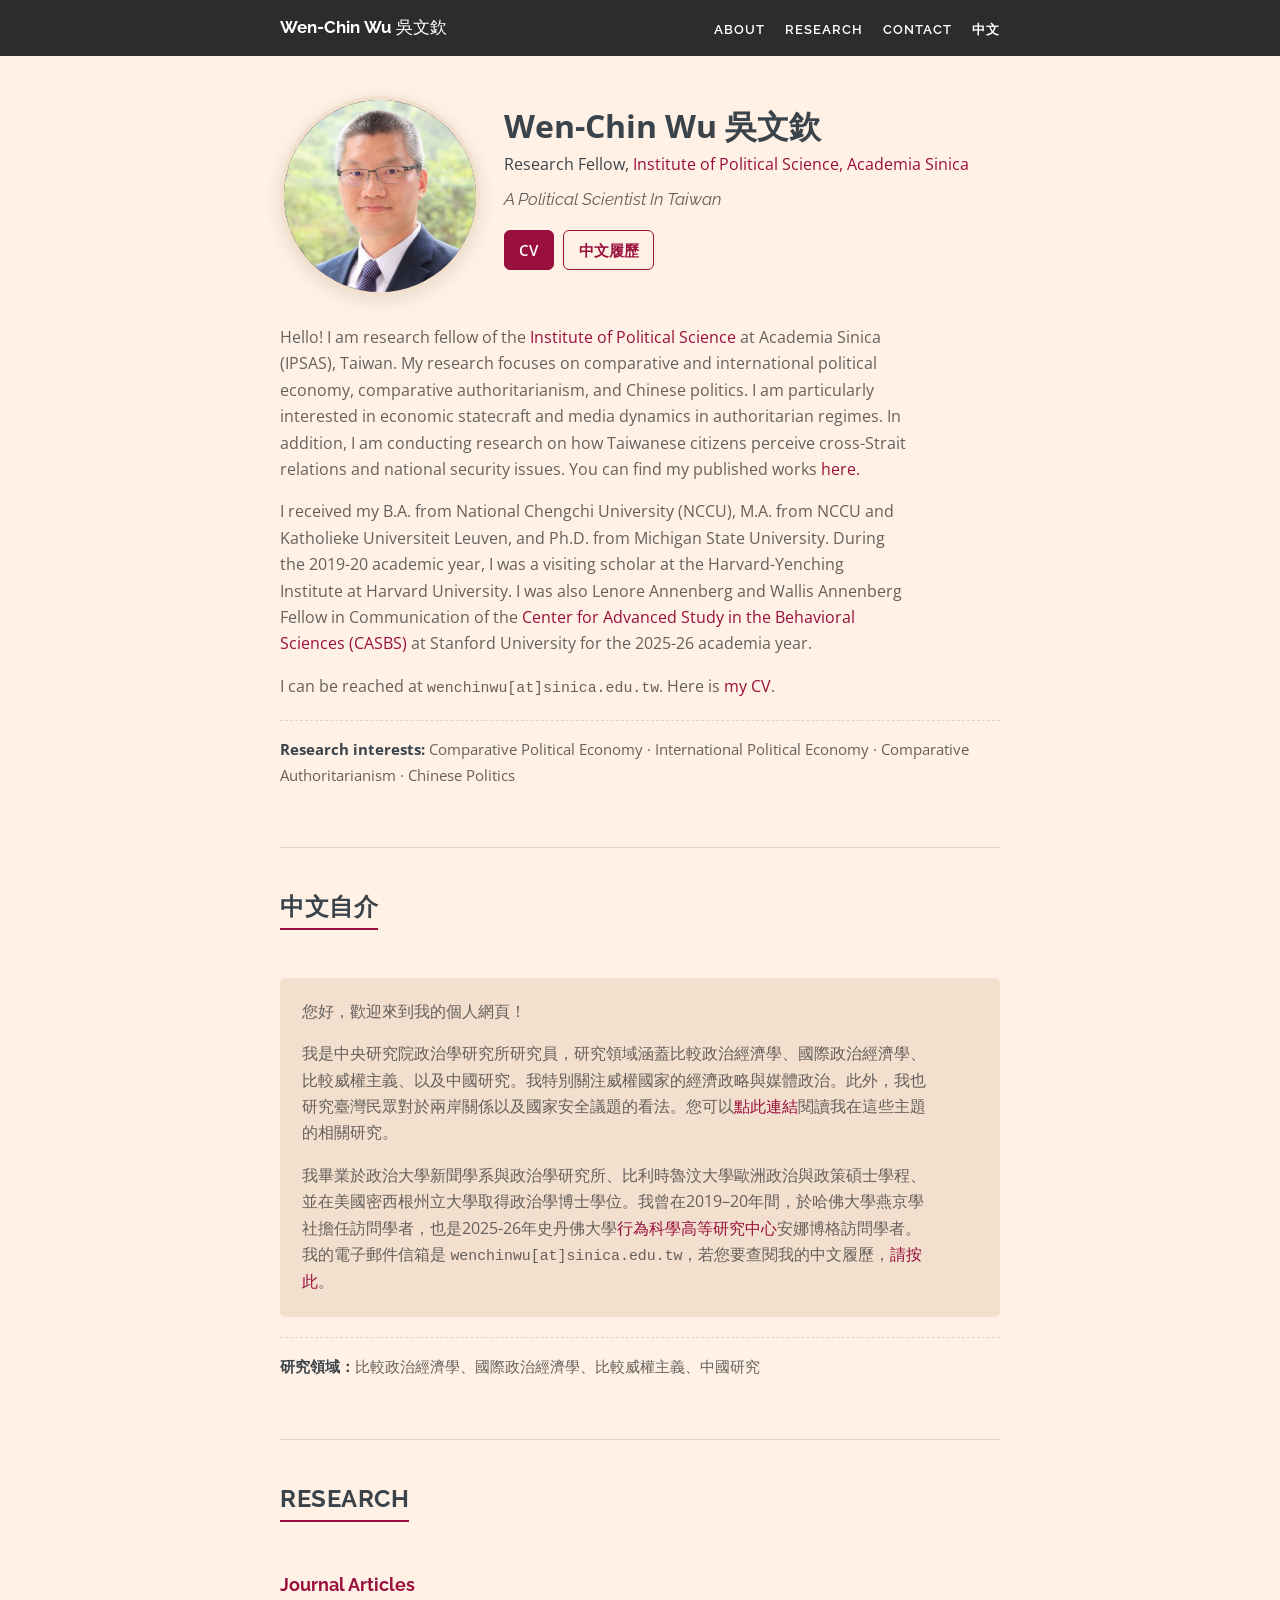
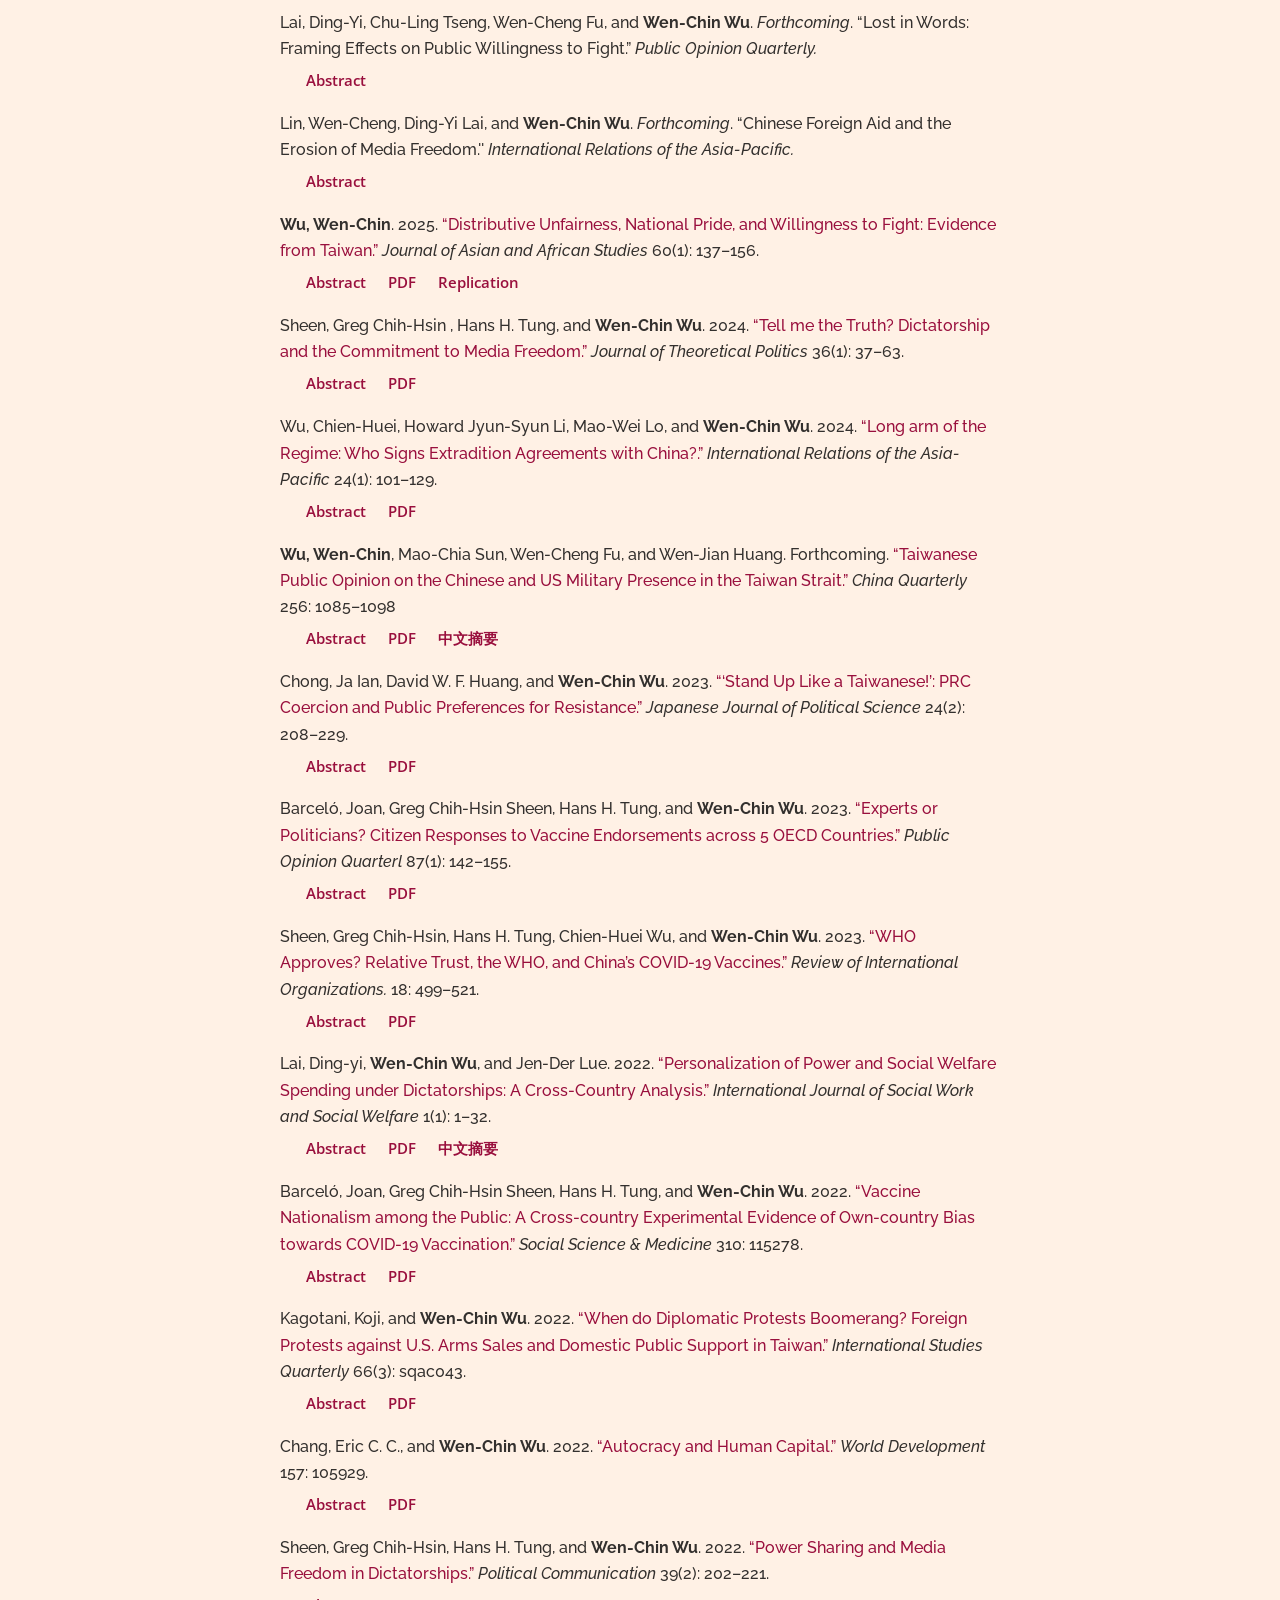
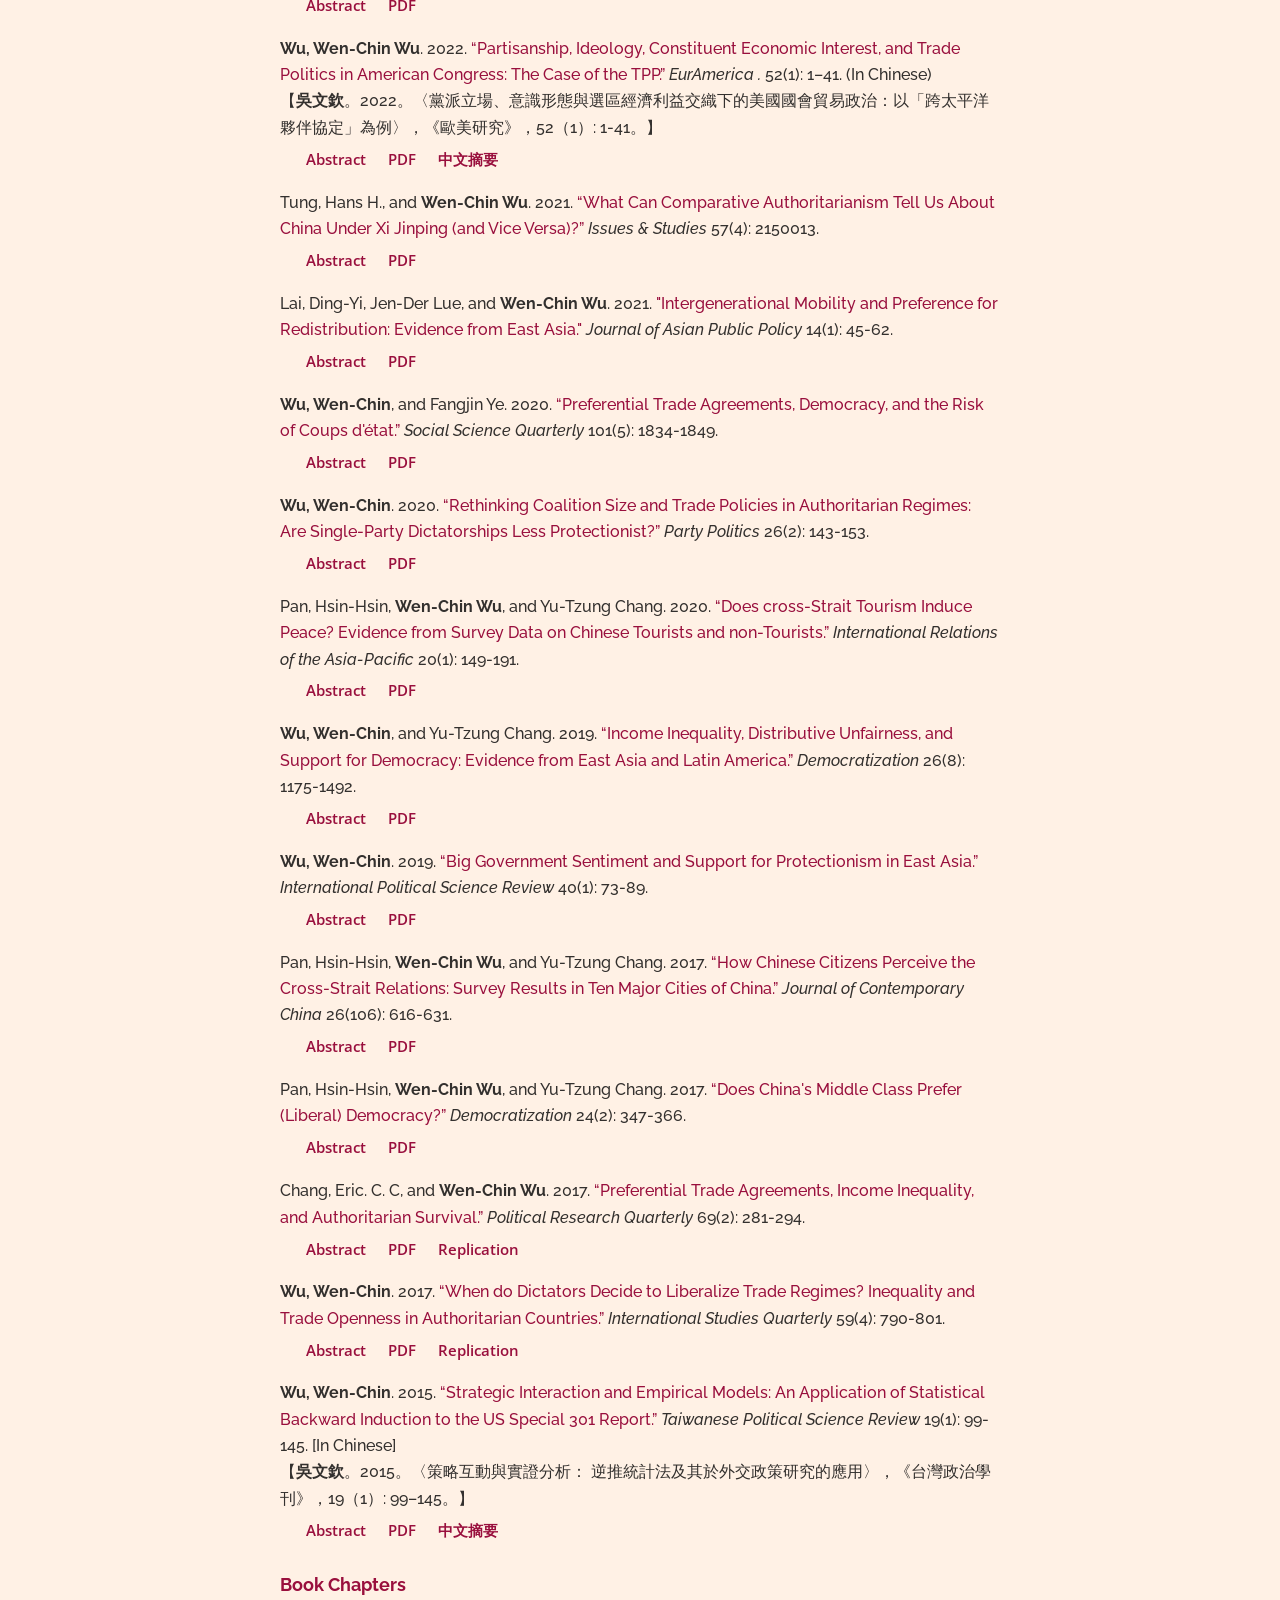
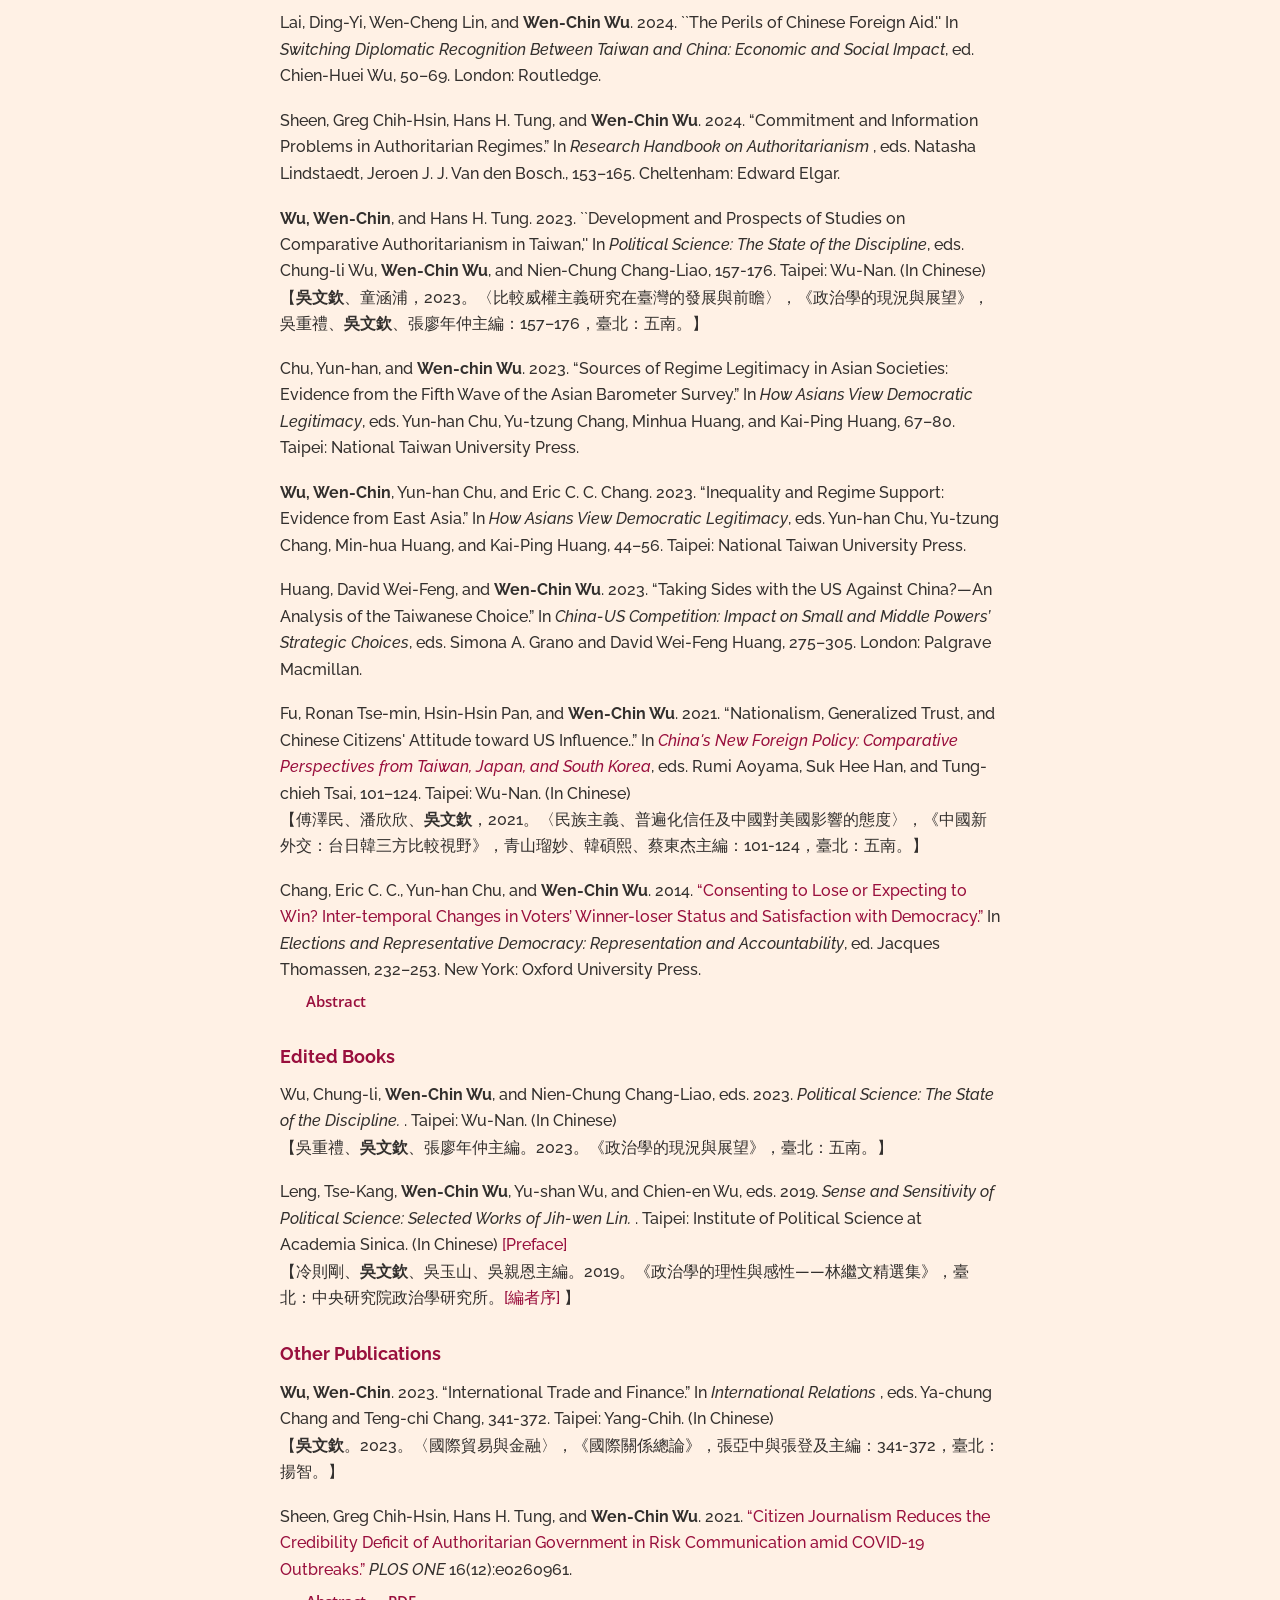
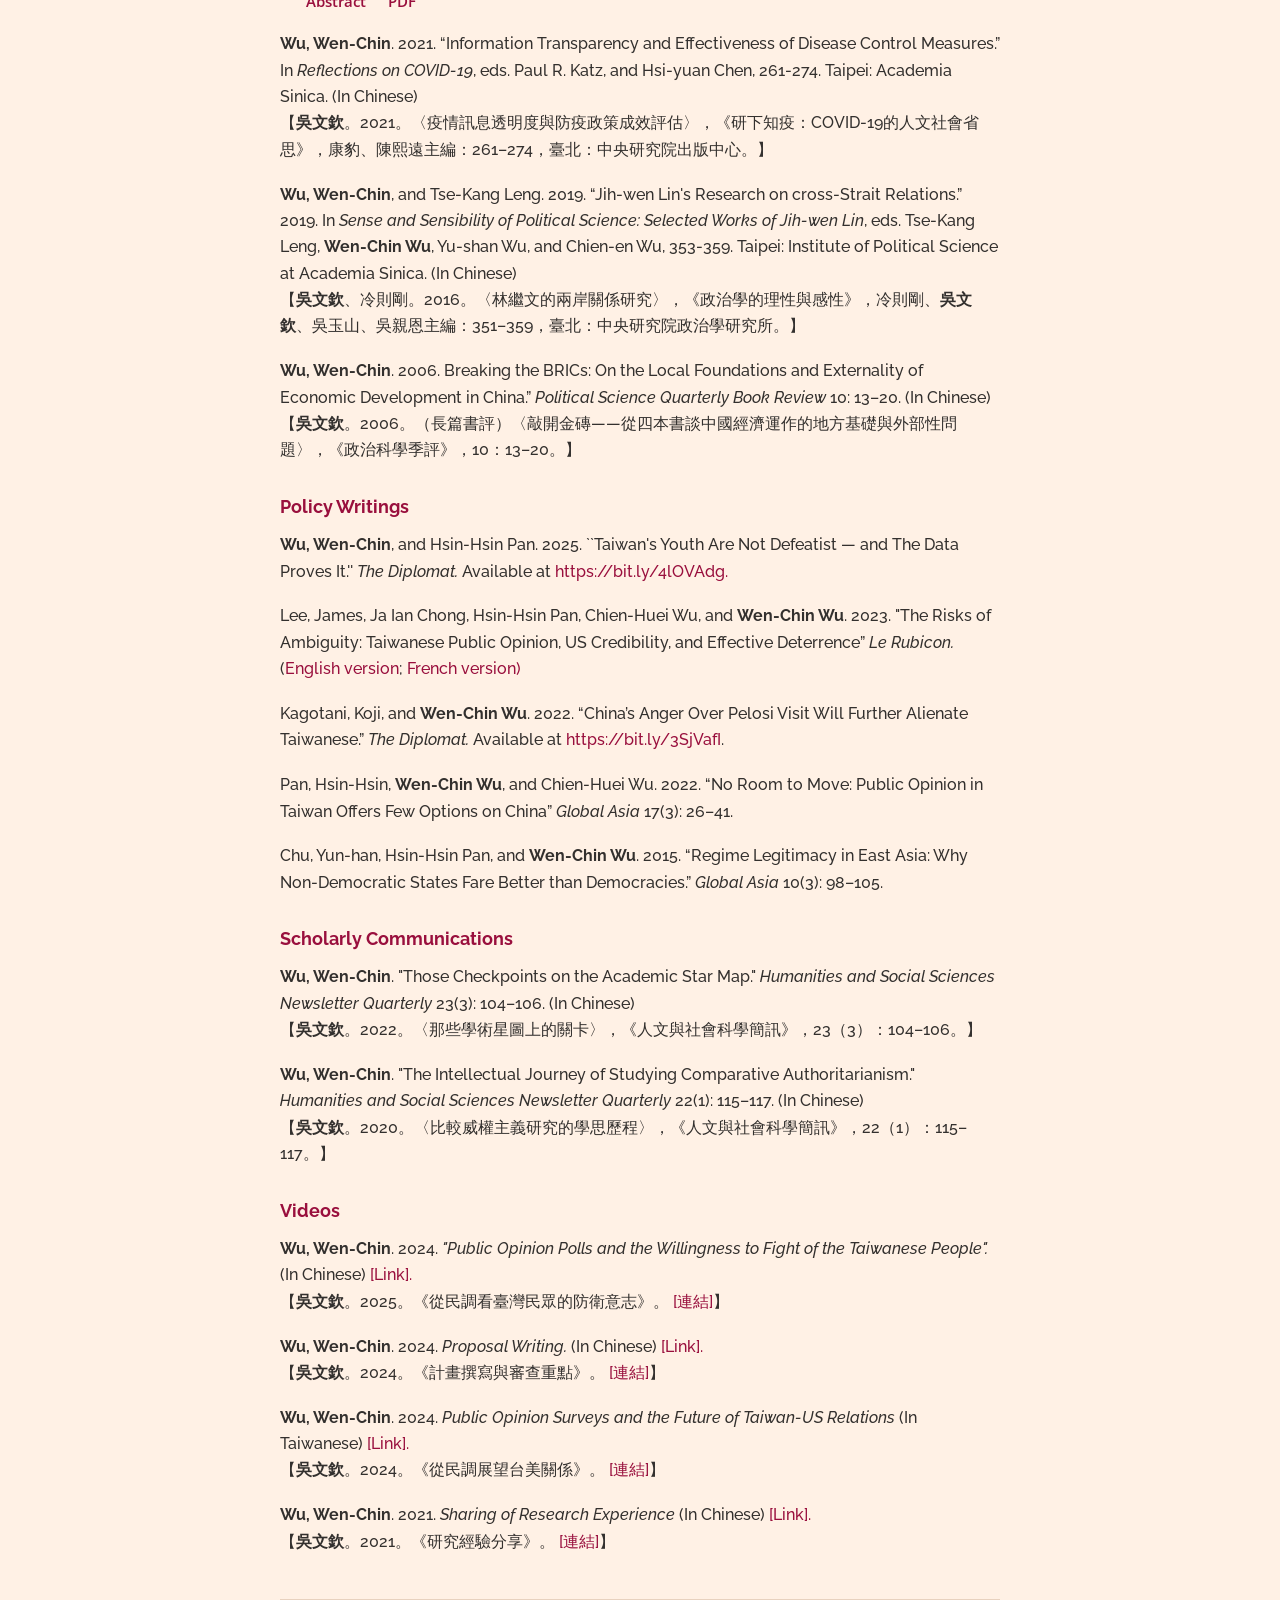
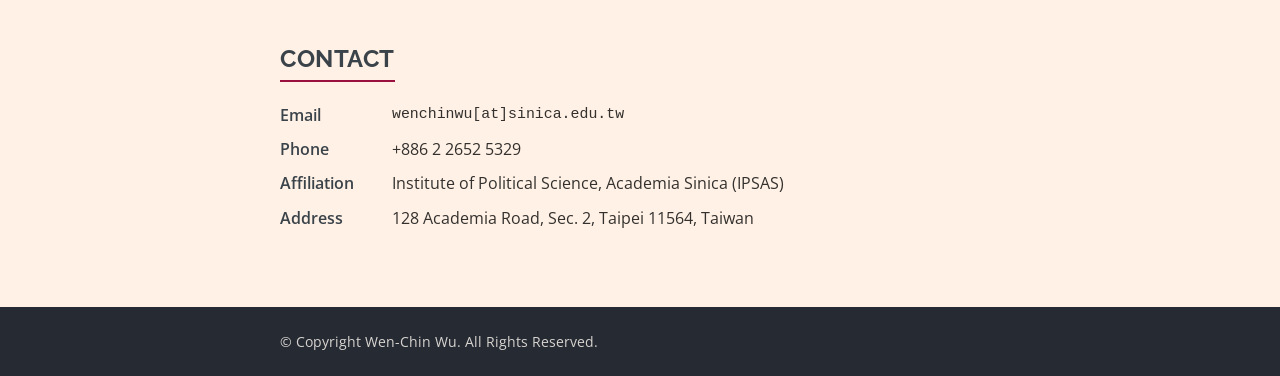
==== commit 3959227f: "Add files via upload" ====
--- a/index.html
+++ b/index.html
@@ -1,1058 +1,429 @@
-<!DOCTYPE html>
-<html lang="en">
-
-<head>
-
-<!-- Global site tag (gtag.js) - Google Analytics -->
-<script async src="https://www.googletagmanager.com/gtag/js?id=G-V8JLTKQWL4"></script>
-<script>
-  window.dataLayer = window.dataLayer || [];
-  function gtag(){dataLayer.push(arguments);}
-  gtag('js', new Date());
-
-  gtag('config', 'G-V8JLTKQWL4');
-</script>
-
-  <meta charset="utf-8">
-  <meta content="width=device-width, initial-scale=1.0" name="viewport">
-
-  <title>Wen-Chin Wu (吳文欽) </title>
-  <meta content="" name="description">
-  <meta content="" name="keywords">
-
-  <!-- Favicons -->
-  <link href="assets/img/favicon.png" rel="icon">
-  <link href="assets/img/apple-touch-icon.png" rel="apple-touch-icon">
-
-  <!-- Google Fonts -->
-  <link href="https://fonts.googleapis.com/css?family=Open+Sans:300,300i,400,400i,600,600i,700,700i|Raleway:300,300i,400,400i,500,500i,600,600i,700,700i|Satisfy" rel="stylesheet">
-
-  <!-- Vendor CSS Files -->
-  <link href="assets/vendor/bootstrap/css/bootstrap.min.css" rel="stylesheet">
-  <link href="assets/vendor/icofont/icofont.min.css" rel="stylesheet">
-  <link href="assets/vendor/boxicons/css/boxicons.min.css" rel="stylesheet">
-  <link href="assets/vendor/owl.carousel/assets/owl.carousel.min.css" rel="stylesheet">
-  <link href="assets/vendor/venobox/venobox.css" rel="stylesheet">
-
-  <!-- Template Main CSS File -->
-  <link href="assets/css/style.css" rel="stylesheet">
-
-  <!-- =======================================================
-  * Template Name: Laura - v2.2.1
-  * Template URL: https://bootstrapmade.com/laura-free-creative-bootstrap-theme/
-  * Author: BootstrapMade.com
-  * License: https://bootstrapmade.com/license/
-  ======================================================== -->
-</head>
-
- <!-- color
- FFF1E5
- -->
-
-<body style="background-color:#FFF1E5;">
-  <!-- ======= Header ======= -->
-  <header id="header" class="fixed-top  d-flex justify-content-center align-items-center header-transparent">
-
-    <nav class="nav-menu d-none d-lg-block">
-      <ul>
-        <li class="active"><a href="index.html">Home</a></li>
-        <li><a href="#about">About</a></li>
-        <li><a href="http://idv.sinica.edu.tw/wenchinwu/Wu_CV_English.pdf" target = "_blank">CV</a></li>
-        <li><a href="#research">Research</a></li>
-        <li><a href="#contact">Contact</a></li>
-        <li><a href="#chinese">中文</a></li>
-
-
-      </ul>
-    </nav><!-- .nav-menu -->
-
-  </header><!-- End Header -->
-
-  <!-- ======= Hero Section ======= -->
-  <section id="hero">
-    <div class="hero-container">
-      <h1>Wen-Chin Wu 吳文欽 </h1>
-      <h2>A Political Scientist In Taiwan</h2>
-      <a href="#about" class="btn-scroll scrollto" title="Scroll Down"><i class="bx bx-chevron-down"></i></a>
-    </div>
-  </section><!-- End Hero -->
-
-  <main id="main">
-
-      <!-- ======= About Me ======= -->
-    <div class="about-me container">
-  <section id="about" class="about">
-      <div class="section-title">
-        <h2>About Me</h2>
-      </div>
-
-      <div class="row" >
-        <div class="col-lg-3" data-aos="fade-right">
-              <img src="assets/img/me.jpg" style="display:block; margin:auto" class="img-fluid" alt="" width = "80%">
-        </div>
-        <div class="col-lg-9 pt-4 pt-lg-0 content" data-aos="fade-left">
-          <p class="font-normal">
-
-            Hello! I am research fellow of the <a href="https://www.ipsas.sinica.edu.tw/" target = "_blank">Institute of Political Science</a> at Academia Sinica (IPSAS), Taiwan. My research focuses on comparative and international political economy, comparative authoritarianism, and Chinese politics. I am particularly interested in economic statecraft and media dynamics in authoritarian regimes. In addition, I am conducting research on how Taiwanese citizens perceive cross-Strait relations and national security issues. You can find my published works <a href="#research">here.</a> <br><br>
-
-            I received my B.A. from National Chengchi University (NCCU), M.A. from NCCU and Katholieke Universiteit Leuven, and Ph.D. from Michigan State University. During the 2019-20 academic year, I was a visiting scholar at the Harvard-Yenching Institute at Harvard University. I was also Lenore Annenberg and Wallis Annenberg Fellow in	Communication of the <a href="casbs.stanford.edu"> Center for Advanced Study in the Behavioral Sciences (CASBS) </a> at Stanford University for the 2025-26 academia year. <br><br>
-
-            I can be reached at <tt>wenchinwu[at]sinica.edu.tw.</tt> Here is <a href="https://idv.sinica.edu.tw/wenchinwu/Wu_CV_English.pdf" target = "_blank">my CV</a>.
-          </p>
-        </div>
-    </div><!-- End About Me -->
-
-  </section><!-- End About Section -->
-
-   <!-- ======= Chinese ======= -->
-    <div class="about-me container">
-  <section id="chinese" class="about">
-      <div class="section-title" >
-        <h2>中文自介</h2>
-      </div>
-
-      <div class="row">
-        <div class="col-lg-12 pt-4 pt-lg-0 content" data-aos="fade-left" style="background-color:#f2dfce;">
-          <p class="font-normal">
-          <br>
-           您好，歡迎來到我的個人網頁！<br><br>
-
-           我是中央研究院政治學研究所研究員，研究領域涵蓋比較政治經濟學、國際政治經濟學、比較威權主義、以及中國研究。我特別關注威權國家的經濟政略與媒體政治。此外，我也研究臺灣民眾對於兩岸關係以及國家安全議題的看法。您可以<a href="#research">點此連結</a>閱讀我在這些主題的相關研究。<br><br>
-
-           我畢業於政治大學新聞學系與政治學研究所、比利時魯汶大學歐洲政治與政策碩士學程、並在美國密西根州立大學取得政治學博士學位。我曾在2019–20年間，於哈佛大學燕京學社擔任訪問學者，也是2025-26年史丹佛大學<a href="casbs.stanford.edu">行為科學高等研究中心</a>安娜博格訪問學者。
-
-           我的電子郵件信箱是 <tt>wenchinwu[at]sinica.edu.tw</tt>，若您要查閱我的中文履歷，<a href="http://idv.sinica.edu.tw/wenchinwu/Wu_CV_Chinese.pdf" target="_blank">請按此</a>。<br><br>
-
-          </p>
-        </div>
-    </div><!-- End About Me -->
-
-  </section><!-- End Chinese -->
-
-
-    <!-- ======= Resume Section ======= -->
-  <section id="research" class="resume">
-    <div class="container" >
-
-      <div class="section-title">
-        <h2>Research</h2>
-      </div>
-
-      <div class="row">
-        <div class="col-lg-12" >
-
-                  <div class="resume-item pb-0">
-              <p> <a class="nounderline" data-toggle="collapse" href="#journal" role="button" aria-expanded="true" aria-controls="journal">
-                 <span style="font-size:1em;"><font color="#990f3d"><b>Journal Articles</font></b></h4>
-                 </a>
-               </p>
-
-       <div class="collapse.show" id="journal" >
-           <div class="card card-body" style="background-color:#fff1e5;border:0px">
-               <div class="p-3 mb-2 bg-light text-dark" >
-                  <div class="card-text"  style="background-color:#fff1e5;border:0px">
-
-
-              <div class="resume-itemize pb-0" >
-                       <h5>Lai, Ding-Yi, Chu-Ling Tseng, Wen-Cheng Fu, and Wen-Chin Wu. <em>Forthcoming</em>. “Lost in Words: Framing Effects on Public Willingness to Fight.”  <em>Public Opinion Quarterly.</em> </h5>
-                          <p>
-                                <a class="nounderline" data-toggle="collapse" href="#lai2026" role="button" aria-expanded="false" aria-controls="lai2026">
-                                        <span style="font-size:1em;">&emsp;&emsp;Abstract&emsp;</span></a>
-                                        <span style="font-size:1em;">PDF</span>
-                          </p>
-                                <div class="collapse" id="lai2026">
-                                   <div class="card card-body" style="background-color:#fff1e5;border:0px">
-                                        <div class="p-3 mb-2 bg-light text-dark" >
-                                                <h7>Mobilizing citizens for defense is crucial in international conflicts, as demonstrated by recent events such as the Russia-Ukraine War in 2022. These conflicts highlight the critical importance of citizens’ willingness to fight. However, existing research, including those using the standard question in the World Values Survey (WVS), often overlooks a significant framing issue in measuring this willingness. This study addresses these gaps through theoretical and methodological perspectives. We argue that the way survey questions are framed can significantly influence responses. In particular, a value frame suggesting patriotism would increase willingness to fight, while a cost frame implying war-related costs would decrease it. Through conducting experimental surveys with varied wording on willingness to fight in Taiwan in 2024, we assess the impact of these different frames embedded in questions wordings on responses to willingness to fight between two distinct groups: civilians and military recruits. We also measure the extent of social desirability bias that the value frame may induce. We have two major findings. First, the value frame would induce more willingness to fight while the cost frame dampens it. Second, military recruits display a lower willingness to fight compared to civilians, likely due to their greater awareness of the costs associated with war. This study emphasizes the need for carefully designed surveys and suggests alternative strategies of political communication to enhance the public willingness to fight among various groups, ensuring more accurate assessments of national defense preparedness..</h7>
-                                         </div>
-                                    </div>
-                                </div>
-                           </div>
-
-
-              <div class="resume-itemize pb-0" >
-                       <h5>Lin, Wen-Cheng, Ding-Yi Lai, and Wen-Chin Wu. <em>Forthcoming</em>. “Chinese Foreign Aid and the Erosion of Media Freedom.'' <em>International Relations of the Asia-Pacific.</em> </h5>
-                          <p>
-                                <a class="nounderline" data-toggle="collapse" href="#lin2026" role="button" aria-expanded="false" aria-controls="lai2026">
-                                        <span style="font-size:1em;">&emsp;&emsp;Abstract&emsp;</span></a>
-                                        <span style="font-size:1em;">PDF</span>
-                          </p>
-                                <div class="collapse" id="lin2026">
-                                   <div class="card card-body" style="background-color:#fff1e5;border:0px">
-                                        <div class="p-3 mb-2 bg-light text-dark" >
-                                                <h7>While Western foreign aid often promotes media freedom through conditionality of structural reforms, China has emerged as a major donor offering assistance without such requirements. This article examines how Chinese foreign aid—particularly in the communication sector—affects media freedom in recipient countries. Based on the “aid-for-policy” model, we argue that China facilitates media repression through two channels: by pressuring recipient governments to censor content unfavorable to its interests, and by providing them communication technologies and infrastructures that enable information control. Using panel data from 108 countries between 2000 and 2020, we find that Chinese aid is significantly associated with declines in media freedom in recipient countries. The effect is especially pronounced for communication-related aid and in democratic regimes, suggesting that China’s influence extends even into countries with formal institutional constraints. These findings contribute to the literature on digital authoritarianism, authoritarian diffusion, and the political effects of Chinese foreign aid.</h7>
-                                         </div>
-                                    </div>
-                                </div>
-                           </div>
-
-              <div class="resume-itemize pb-0" >
-                       <h5>Wu, Wen-Chin. 2025.  <a href="https://journals.sagepub.com/doi/10.1177/00219096231168047" target = "_blank">“Distributive Unfairness, National Pride, and Willingness to Fight: Evidence from Taiwan.”  </a><em>Journal of Asian and African Studies</em> 60(1): 137–156.</h5>
-                          <p>
-                                <a class="nounderline" data-toggle="collapse" href="#wu2023" role="button" aria-expanded="false" aria-controls="wu2023">
-                                        <span style="font-size:1em;">&emsp;&emsp;Abstract&emsp;</span></a>
-                                        <span style="font-size:1em;"><a href="https://journals.sagepub.com/doi/10.1177/00219096231168047" target = "_blank">PDF</a></span>
-                                        <span style="font-size:1em;"><a href="https://osf.io/sev8x/" target = "_blank">&emsp;Replication</a></span>
-                          </p>
-                                <div class="collapse" id="wu2023">
-                                   <div class="card card-body" style="background-color:#fff1e5;border:0px">
-                                        <div class="p-3 mb-2 bg-light text-dark" >
-                                                <h7>How does income distribution affect citizens’ willingness to defend their country? In this article, I argue that perceived unfair income distribution reduces citizens’ attachment to their country and inhibits their willingness to fight. Using mediation analysis with data collected by the World Values Survey in Taiwan in 2019, I find that perceived distributive unfairness reduces non-rich citizens’ willingness to fight for their country via dampening their national pride, a key element in psychological attachment to national identity. This finding suggests that distributive unfairness threatens national security and contributes to the literature on the perils of economic inequality.</h7>
-                                         </div>
-                                    </div>
-                                </div>
-                           </div>
-
-
-                <div class="resume-itemize pb-0" >
-                        <h5>Sheen, Greg Chih-Hsin , Hans H. Tung, and Wen-Chin Wu. 2024. <a href="https://doi.org/10.1177/09516298231208419" target = "_blank"> “Tell me the Truth? Dictatorship and the Commitment to Media Freedom.”  </a><em>Journal of Theoretical Politics</em> 36(1): 37–63. </h5>
-
-                          <p>
-                                <a class="nounderline" data-toggle="collapse" href="#jtp2023" role="button" aria-expanded="false" aria-controls="jtp2023">
-                                        <span style="font-size:1em;">&emsp;&emsp;Abstract&emsp;</span></a>
-                                        <span style="font-size:1em;"><a href="https://doi.org/10.1177/09516298231208419" target = "_blank">PDF</a></span>
-                          </p>
-                                <div class="collapse" id="jtp2023">
-                                   <div class="card card-body" style="background-color:#fff1e5;border:0px">
-                                        <div class="p-3 mb-2 bg-light text-dark" >
-                                                <h7>The emerging political economy literature on dictatorial media politics rationalizes the cross-country variation in media freedom by dictators’ demand for truthful information. Since a dictator can always punish the media for their truth-telling ex post, concerns of being punished could induce self-censorship and undermine the dictator’s promise to media freedom. We study a formal model that brings the dictator’s commitment problem to the fore, and characterize situations in which the commitment problem is especially severe. Our analysis suggests that neglecting self-censorship would lead to underestimating the amount of missing information in autocracies as well as overestimating the autocrats’ level of tolerance for criticisms and authoritarian responsiveness. Based on the comparative statics, we contend that the variation in media outlets’ quality and penetration can be leveraged to recover missing information due to self-censorship..</h7>
-                                         </div>
-                                    </div>
-                                </div>
-                           </div>
-
-                <div class="resume-itemize pb-0" >
-                        <h5>Wu, Chien-Huei, Howard Jyun-Syun Li, Mao-Wei Lo, and Wen-Chin Wu. 2024.  <a href="https://10.1093/irap/lcad004" target = "_blank">“Long arm of the Regime: Who Signs Extradition Agreements with China?.”  </a><em>International Relations of the Asia-Pacific </em>24(1): 101–129.</h5>
-                          <p>
-                                <a class="nounderline" data-toggle="collapse" href="#irap2023" role="button" aria-expanded="false" aria-controls="irap2023">
-                                        <span style="font-size:1em;">&emsp;&emsp;Abstract&emsp;</span></a>
-                                        <span style="font-size:1em;"><a href="https://10.1093/irap/lcad004" target = "_blank">PDF</a></span>
-                          </p>
-                                <div class="collapse" id="irap2023">
-                                   <div class="card card-body" style="background-color:#fff1e5;border:0px">
-                                        <div class="p-3 mb-2 bg-light text-dark" >
-                                                <h7>In light of Hong Kong’s failed attempt to amend the Fugitive Offenders Ordinance in 2019 and China’s enactment of the 2020 National Security Law for Hong Kong, many countries have voiced unease about their extradition agreements with China. Some, out of concern over potential adverse impacts on human rights, have even suspended their extradition agreements with Hong Kong. In this article, we investigate factors affecting the signing of extradition agreements between China and other countries. We hypothesize that third countries are more likely to conclude an extradition agreement with China if they are more economically engaged with China or are already cooperating with China in civil and criminal matters. In contrast, countries more strongly committed to the rule of law, or those which maintain a Common Law system, are less likely to sign an extradition agreement with China. Statistical analyses of the 57 Chinese extradition agreements signed between 1993 and 2019 support our hypotheses.</h7>
-                                         </div>
-                                    </div>
-                                </div>
-
-                           <div class="resume-itemize pb-0" >
-                        <h5>Wu, Wen-Chin, Mao-Chia Sun, Wen-Cheng Fu, and Wen-Jian Huang. Forthcoming.  <a href="https://www.cambridge.org/core/journals/china-quarterly/article/taiwanese-public-opinion-on-the-chinese-and-us-military-presence-in-the-taiwan-strait/B247FA56913E3D10D6512F931815FE8F" target = "_blank">“Taiwanese Public Opinion on the Chinese and US Military Presence in the Taiwan Strait.”  </a><em>China Quarterly</em> 256: 1085–1098</h5>
-                          <p>
-                                <a class="nounderline" data-toggle="collapse" href="#wsfh2023" role="button" aria-expanded="false" aria-controls="wsfh2023">
-                                        <span style="font-size:1em;">&emsp;&emsp;Abstract&emsp;</span></a>
-                                        <span style="font-size:1em;"><a href="https://www.cambridge.org/core/journals/china-quarterly/article/taiwanese-public-opinion-on-the-chinese-and-us-military-presence-in-the-taiwan-strait/B247FA56913E3D10D6512F931815FE8F" target = "_blank">PDF</a></span>
-                                <a class="nounderline" data-toggle="collapse" href="#wsfh2023_cn" role="button" aria-expanded="false" aria-controls="wsfh2023_cn">
-                                         <span style="font-size:1em;">&emsp;中文摘要</span> </a>
-                          </p>
-
-                                     <div class="collapse" id="wsfh2023">
-                                   <div class="card card-body" style="background-color:#fff1e5;border:0px">
-                                        <div class="p-3 mb-2 bg-light text-dark" >
-                                                <h7>Since 2016, China has been conducting military flybys around Taiwan, while the US has approved arms sales to Taiwan on several occasions and sent warplanes and battleships through the Taiwan Strait. How does Taiwanese public opinion respond to the Chinese and US military presence in the Strait? Is the public likely to become less supportive of \emph{de jure} independence for Taiwan on account of China’s military deterrence or more supportive owing to a perceived likelihood of US military assistance? In this report, we provide answers to these questions based on evidence from a survey experiment conducted in Taiwan in October–November 2020. We find that Taiwanese are less sensitive to the Chinese military presence in the Taiwan Strait but have become more supportive of de jure independence after seeing the US aircraft in the area. Our findings contribute to studies of cross-Strait relations and US foreign policy on the Taiwan Strait.
-</h7>
-                                         </div>
-                                    </div>
-                                </div>
-
-                                <div class="collapse" id="wsfh2023_cn">
-                                   <div class="card card-body" style="background-color:#fff1e5;border:0px">
-                                        <div class="p-3 mb-2 bg-light text-dark" >
-                                                <h7>自從2016起，中國開始於臺灣附近進行戰機巡航，同時間美國批准多項對台軍售案並派遣軍機與軍艦通過臺灣海峽。對於中國和美國在臺灣海峽的軍事現蹤，臺灣民意又是如何反應呢？ 臺灣民眾會因為中國的軍嚇阻而變得更不支持臺灣的法理獨立嗎？抑或會因為認為美國採取軍事手段支持臺灣的可能性上升，而更為支持台獨？我們基於一項於2020年十月至十一月間在臺灣所進行的實驗性民調，在本文針對前述問題提出解答。我們發現臺灣民眾對於中國在臺灣海峽軍事現蹤的反應比較不敏感，但是他們在看到美國於該區的軍事蹤跡時，變成更為支持臺灣的法理獨立。這些發現對於兩岸關係、以及美國對臺灣的外交政策等研究領域有所貢獻。</h7>
-                                         </div>
-                                    </div>
-                                </div>
-                          </div>
-
-
-                                   <div class="resume-itemize pb-0" >
-                        <h5>Chong, Ja Ian, David W. F. Huang, and Wen-Chin Wu. 2023.  <a href="https://www.cambridge.org/core/journals/japanese-journal-of-political-science/article/stand-up-like-a-taiwanese-prc-coercion-and-public-preferences-for-resistance/845D4D81B481C7E141771AF00519F941#article" target = "_blank">“‘Stand Up Like a Taiwanese!’: PRC Coercion and Public Preferences for Resistance.”  </a><em>Japanese Journal of Political Science </em> 24(2): 208–229.</h5>
-                          <p>
-                                <a class="nounderline" data-toggle="collapse" href="#chw2022" role="button" aria-expanded="false" aria-controls="lwl2022">
-                                        <span style="font-size:1em;">&emsp;&emsp;Abstract&emsp;</span></a>
-                                        <span style="font-size:1em;"><a href="https://www.cambridge.org/core/journals/japanese-journal-of-political-science/article/stand-up-like-a-taiwanese-prc-coercion-and-public-preferences-for-resistance/845D4D81B481C7E141771AF00519F941#article" target = "_blank">PDF</a></span>
-
-                          </p>
-                                <div class="collapse" id="chw2022">
-                                   <div class="card card-body" style="background-color:#fff1e5;border:0px">
-                                        <div class="p-3 mb-2 bg-light text-dark" >
-                                                <h7>Taiwan's opposition to PRC demands such as acceptance of the ‘92 Consensus’ and ‘One Country, Two Systems’ formula since 2016 has invited a series of retaliatory measures from Beijing, designed to coerce Taiwan into compliance. Given the stark asymmetry in economic size, military capability, and diplomatic status, Taiwan provides a case for studying coercive diplomacy that takes the form of threats to punish. Material differences suggest that Taiwan should capitulate, and ‘cheap talk’ theses expect PRC threats to have no discernible effect, while balance of threat arguments expect resolve. In this article, we use the survey data collected in the 2016, 2019, and 2020 rounds of the Taiwan National Security Study to examine how Taiwanese respond to China's intensifying and expanding threats. Our paper identifies four strategies that the public sees as responses to PRC coercion: isolation, bandwagon with China, balance against China by allying with the USA and Japan, and hedge by deepening economic ties with China while aligning with the USA and Japan against China. We show that the popular support for balancing against China rises as PRC coercion grows and Taiwanese citizens increasingly perceive China to be a threat. Our findings imply that citizens in a liberal democracy can develop the will to pushback against pressure from an authoritarian regime despite sharp asymmetries in capabilities and material limitations..</h7>
-                                         </div>
-                                    </div>
-                                </div>
-                          </div>
-
-
-                                  <div class="resume-itemize pb-0" >
-                        <h5>Barceló, Joan, Greg Chih-Hsin Sheen, Hans H. Tung, and Wen-Chin Wu. 2023.  <a href="https://academic.oup.com/poq/advance-article/doi/10.1093/poq/nfad008/7067927" target = "_blank">“Experts or Politicians? Citizen Responses to Vaccine Endorsements across 5 OECD Countries.”  </a><em>Public Opinion Quarterl </em> 87(1): 142–155.</h5>
-                          <p>
-                                <a class="nounderline" data-toggle="collapse" href="#bstw2023" role="button" aria-expanded="false" aria-controls="bstw2023">
-                                        <span style="font-size:1em;">&emsp;&emsp;Abstract&emsp;</span></a>
-                                        <span style="font-size:1em;"><a href="https://academic.oup.com/poq/advance-article/doi/10.1093/poq/nfad008/7067927" target = "_blank">PDF</a></span>
-                          </p>
-                                <div class="collapse" id="bstw2023">
-                                   <div class="card card-body" style="background-color:#fff1e5;border:0px">
-                                        <div class="p-3 mb-2 bg-light text-dark" >
-                                                <h7>Who is more influential in shaping citizens' health-related behaviors, experts or politicians? We conduct five conjoint experiments on 6,255 residents of France, Germany, Spain, the United Kingdom, and the United States, asking them to evaluate COVID-19 vaccines alongside randomly varying endorsements from national politicians and medical professionals. In every country, our results show that citizens are more likely to rely on medical professionals, the experts, more than on politicians when choosing a COVID-19 vaccine. Even after accounting for citizens' political alignment with the government, our evidence reveals that politicians play a very limited role in shaping vaccine acceptance. These results have implications for the role of political elites in shaping people's behaviors amid a large-scale crisis.</h7>
-                                         </div>
-                                    </div>
-                                </div>
-                          </div>
-
-
-                         <div class="resume-itemize pb-0" >
-                        <h5>Sheen, Greg Chih-Hsin, Hans H. Tung, Chien-Huei Wu, and Wen-Chin Wu. 2023.  <a href="https://link.springer.com/article/10.1007/s11558-022-09481-1" target = "_blank">“WHO Approves? Relative Trust, the WHO, and China’s COVID-19 Vaccines.”  </a><em>Review of International Organizations. </em> 18: 499–521.</h5>
-                          <p>
-                                <a class="nounderline" data-toggle="collapse" href="#stww2023" role="button" aria-expanded="false" aria-controls="stww2023">
-                                        <span style="font-size:1em;">&emsp;&emsp;Abstract&emsp;</span></a>
-                                        <span style="font-size:1em;"><a href="https://link.springer.com/content/pdf/10.1007/s11558-022-09481-1.pdf?pdf=button" target = "_blank">PDF</a></span>
-
-                          </p>
-                                <div class="collapse" id="stww2023">
-                                   <div class="card card-body" style="background-color:#fff1e5;border:0px">
-                                        <div class="p-3 mb-2 bg-light text-dark" >
-                                                <h7>This paper aims to answer a general question: whether an international organization (IO) is able to shape public opinion in the context of the COVID-19 pandemic. Since the pandemic took hold in early 2020, countries across the globe have switched gear from prevention to vaccination. Most had to not only secure a sufficient supply of vaccines, but also to curb vaccine hesitancy among their populations. Can endorsement by an international organization like the World Health Organization (WHO) enhance a vaccine’s acceptability? Based on a survey experiment conducted in Taiwan, our study leverages the special relationship between China and Taiwan to show that WHO endorsement can induce acceptance of Chinese vaccines among Taiwanese people. However, the effect is found to be contextual in the sense that it only works when people’s trust in the WHO is higher than their trust in the vaccine’s country of origin. Our study not only contributes to the literature of IO legitimacy by empirically showing IOs’ causal effects on public opinion, but also sheds light on how a vaccine’s credibility can be enhanced to promote vaccination uptake.</h7>
-                                         </div>
-                                    </div>
-                                </div>
-                          </div>
-
-
-                                   <div class="resume-itemize pb-0" >
-                        <h5>Lai, Ding-yi, Wen-Chin Wu, and Jen-Der Lue. 2022.  <a href="https://www.airitilibrary.com/Publication/alDetailedMesh?DocID=P20230215001-N202302150013-00001&PublishTypeID=P001" target = "_blank">“Personalization of Power and Social Welfare Spending under Dictatorships: A Cross-Country Analysis.”  </a><em>International Journal of Social Work and Social Welfare </em> 1(1): 1–32.</h5>
-                          <p>
-                                <a class="nounderline" data-toggle="collapse" href="#lwl2022" role="button" aria-expanded="false" aria-controls="lwl2022">
-                                        <span style="font-size:1em;">&emsp;&emsp;Abstract&emsp;</span></a>
-                                        <span style="font-size:1em;"><a href="https://www.airitilibrary.com/Publication/alDetailedMesh?DocID=P20230215001-N202302150013-00001&PublishTypeID=P001" target = "_blank">PDF</a></span>
-                                         <a class="nounderline" data-toggle="collapse" href="#lwl2022_cn" role="button" aria-expanded="false" aria-controls="lwl2022_cn">
-                                         <span style="font-size:1em;">&emsp;中文摘要</span> </a>
-
-                          </p>
-                                <div class="collapse" id="lwl2022">
-                                   <div class="card card-body" style="background-color:#fff1e5;border:0px">
-                                        <div class="p-3 mb-2 bg-light text-dark" >
-                                                <h7>Conventional wisdom posits that democracies have more social welfare expenditure than dictatorships because electoral competition induces democratic leaders to adopt social policies in exchange for ordinary citizens’ political support. However, as elections are absent, unfree, and/or unfair in autocracies, the research question in this paper is: How does the distribution of power between dictators and their allies influence welfare spending? This paper discusses the power-sharing structure’s impact on welfare spending based on the theory of power-sharing in authoritarian regimes. When power is less personalized, dictators face the risk of being replaced by other elites. We argue that dictators allocate resources to citizens through welfare policies in exchange for their political support. Increasing personalism rules will reduce welfare spending when power is concentrated on dictators. We test our arguments using time-series cross-sectional data for 90 dictatorships from 1961 to 2006. We find that total welfare spending decreases as the personalization of power of the dictator increases. This effect is robust to different model specifications. This finding helps us to understand the connection between the personalization of power and welfare spending in dictatorships. This paper contributes to the literature by showing that welfare spending is determined by regime leaders’ need for public support as the conventional wisdom suggests, and by the power dynamics within their ruling coalitions in dictatorships..</h7>
-                                         </div>
-                                    </div>
-                                </div>
-                           </div>
-
-                         <div class="collapse" id="lwl2022_cn">
-             <div class="card card-body" style="background-color:#fff1e5;border:0px">
-                <div class="p-3 mb-2 bg-light text-dark" >
-                <h7>傳統觀點認為，因為選舉競爭促使民主國家領導人採取社會政策以爭取公民政治支持，所以民主國家比獨裁國家具有更多福利支出。然而，由於獨裁國家沒有選舉、或其選舉並不自由和／或不公平，因此本文的研究問題是：獨裁者與其盟友之間的權力分布如何影響福利支出？本文基於晚近發展的權力分享理論，討論權力分享結構對於威權國家福利支出的影響。當權力個人化統治程度較低，獨裁者面臨被其他精英取代的風險。我們認為，獨裁者藉由福利政策向公民分配資源，換取公民政治支持。當權力更集中於獨裁者，增加權力個人化統治將減少福利支出。本文使用1961年至2006年90個獨裁國家時間序列橫斷面資料檢驗我們論點。我們發現，總福利支出隨著獨裁者權力個人化統治的增加而減少。這種影響在不同模型設定中皆相當穩健。此一發現有助於理解獨裁國家權力個人化統治與福利支出間的聯繫。本文貢獻在於指出福利支出不僅由文獻認為的政權領導人需要公眾支持所決定，在獨裁國家中也是由其統治聯盟內部權力分布所決定。</h7>
-               </div>
-              </div>
-            </div>
-         </div>
-
-                                  <div class="resume-itemize pb-0" >
-                        <h5>Barceló, Joan, Greg Chih-Hsin Sheen, Hans H. Tung, and Wen-Chin Wu. 2022.  <a href="https://www.sciencedirect.com/science/article/pii/S0277953622005846?via%3Dihub" target = "_blank">“Vaccine Nationalism among the Public: A Cross-country Experimental Evidence of Own-country Bias towards COVID-19 Vaccination.”  </a><em>Social Science & Medicine</em> 310: 115278.</h5>
-                          <p>
-                                <a class="nounderline" data-toggle="collapse" href="#bstw2022" role="button" aria-expanded="false" aria-controls="bstw2022">
-                                        <span style="font-size:1em;">&emsp;&emsp;Abstract&emsp;</span></a>
-                                        <span style="font-size:1em;"><a href="https://www.sciencedirect.com/science/article/pii/S0277953622005846?via%3Dihub" target = "_blank">PDF</a></span>
-
-                          </p>
-                                <div class="collapse" id="bstw2022">
-                                   <div class="card card-body" style="background-color:#fff1e5;border:0px">
-                                        <div class="p-3 mb-2 bg-light text-dark" >
-                                                <h7>What types of vaccines are citizens most likely to accept? We argue that citizens' identification with their nation may lead them to prefer vaccines developed and produced within their national borders, to the exclusion and/or detriment of vaccines from other nations. We administered a conjoint experiment requesting 15,000 adult citizens across 14 individual countries from around the world to assess 450,000 profiles of vaccines that randomly varied on seven attributes. Beyond vaccine fundamentals such as efficacy rate, number of doses, and duration of the protection, we find that citizens systematically favor vaccines developed and produced in their own country of residence. The extent of preference in favor of vaccines developed and produced within the national borders is particularly large among citizens who identify more strongly with their nation, suggesting nationalism plays a role in explaining the bias in favor of vaccines developed and produced locally. This public opinion bias on vaccine preferences has significant theoretical and practical implications.</h7>
-                                         </div>
-                                    </div>
-                                </div>
-                          </div>
-
-
-
-                                  <div class="resume-itemize pb-0" >
-                        <h5>Kagotani, Koji, and Wen-Chin Wu. 2022.  <a href="https://doi.org/10.1093/isq/sqac043" target = "_blank">“When do Diplomatic Protests Boomerang? Foreign Protests against U.S. Arms Sales and Domestic Public Support in Taiwan.”  </a><em>International Studies Quarterly</em> 66(3): sqac043.</h5>
-                          <p>
-                                <a class="nounderline" data-toggle="collapse" href="#kw2022" role="button" aria-expanded="false" aria-controls="kw2022">
-                                        <span style="font-size:1em;">&emsp;&emsp;Abstract&emsp;</span></a>
-                                        <span style="font-size:1em;"><a href="https://academic.oup.com/isq/article-pdf/66/3/sqac043/45095486/sqac043.pdf" target = "_blank">PDF</a></span>
-
-                          </p>
-                                <div class="collapse" id="kw2022">
-                                   <div class="card card-body" style="background-color:#fff1e5;border:0px">
-                                        <div class="p-3 mb-2 bg-light text-dark" >
-                                                <h7>Diplomatic protests convey one government’s displeasure with the policies of another government. Yet public support for their own government’s policies can be influenced by the actions of others, so diplomatic protests have the potential to increase domestic support for the policy within the target country. A rally-’round-the-flag effect has been found to be associated with wars, crises, and sanctions. Here, we assess the existence of such an effect in relation to diplomatic protests by foreign governments. Using a survey experiment, we assess the impact of foreign government protests—specifically protests by China—against U.S. arms sales to Taiwan on public support for Taiwan’s government and its policies. We find that who lodges the protest, whether it is an adversary or supporter, is more important than the language of the protest itself. We argue that diplomatic protests create a dilemma—lodging complaints about the behavior of other governments can increase public support for those very policies in the target country.</h7>
-                                         </div>
-                                    </div>
-                                </div>
-                          </div>
-
-
-                                  <div class="resume-itemize pb-0" >
-                        <h5>Chang, Eric C. C., and Wen-Chin Wu. 2022. <a href="https://www.sciencedirect.com/science/article/pii/S0305750X2200119X" target = "_blank">“Autocracy and Human Capital.” </a> <em>World Development</em> 157: 105929. </h5>
-                          <p>
-                                <a class="nounderline" data-toggle="collapse" href="#cw2022" role="button" aria-expanded="false" aria-controls="cw2022">
-                                        <span style="font-size:1em;">&emsp;&emsp;Abstract&emsp;</span></a>
-                                        <span style="font-size:1em;"><a href="https://www.sciencedirect.com/science/article/pii/S0305750X2200119X" target = "_blank">PDF</a></span>
-
-                          </p>
-                                <div class="collapse" id="cw2022">
-                                   <div class="card card-body" style="background-color:#fff1e5;border:0px">
-                                        <div class="p-3 mb-2 bg-light text-dark" >
-                                                <h7>This paper examines the logic of human capital formation in authoritarian regimes based on theories of inequality and regime transition and the prospect of upward mobility model.  Our central argument is that by investing in human capital, dictators can boost citizens’ perceived levels of social mobility.  Consequently, dictators can preemptively ameliorate the pressure for redistribution from the poor and neutralize threats from the masses.  In other words, dictators invest in human capital as a way of increasing citizens’ perceived social mobility and thus sustaining political stability in their authoritarian regimes.  Our cross-national analysis covers more than 80 authoritarian regimes from 1970 to 2010 and shows that higher levels of education spending are associated with a lower probability of regime breakdown in autocracies.  We further use a causal mediation analysis with the Asian Barometer Survey data and connect our causal link from human capital formation to perceived social mobility and then to authoritarian regime support.</h7>
-                                         </div>
-                                    </div>
-                                </div>
-                          </div>
-
-
-
-                        <div class="resume-itemize pb-0" >
-                                 <h5>Sheen, Greg Chih-Hsin, Hans H. Tung, and Wen-Chin Wu. 2022. <a href="https://www.tandfonline.com/doi/full/10.1080/10584609.2021.1988009?src=" target = "_blank">“Power Sharing and Media Freedom in Dictatorships.” </a> <em>Political Communication</em> 39(2): 202–221.</h5>
-                          <p>
-                                <a class="nounderline" data-toggle="collapse" href="#stw2021" role="button" aria-expanded="false" aria-controls="stw2021">
-                                        <span style="font-size:1em;">&emsp;&emsp;Abstract&emsp;</span>
-                                </a><span style="font-size:1em;"><a href="https://www.tandfonline.com/doi/pdf/10.1080/10584609.2021.1988009?needAccess=true" target = "_blank">PDF</a></span>
-                          </p>
-                                <div class="collapse" id="stw2021">
-                                   <div class="card card-body" style="background-color:#fff1e5;border:0px">
-                                        <div class="p-3 mb-2 bg-light text-dark" >
-                                                <h7>This article investigates the relationship between elite power sharing and media freedom in dictatorships. While conventional wisdom posits that dictators have a strong incentive to control the media, they also need information to sustain their authoritarian rule. In this article, we argue that dictators need to allow for a higher level of media freedom when sharing more power with other elites. Specifically, dictators create transparency through media freedom to induce trust and cooperation among elites within the regime. We confirm the hypothesis by analyzing data from 98 dictatorships from 1960 to 2010. Our finding is robust to different model specifications. This article contributes to the literature by showing that authoritarian media freedom is determined by not only dictators' need for local information as the conventional wisdom suggests, but also the power dynamics within their ruling coalitions.</h7>
-                                         </div>
-                                    </div>
-                                </div>
-                          </div>
-
-
-       <div class="resume-itemize pb-0" >
-                                 <h5>Wu, Wen-Chin Wu. 2022. <a href="https://www.ea.sinica.edu.tw/QDown.ashx?ID=6943" target = "_blank">“Partisanship, Ideology, Constituent Economic Interest, and Trade Politics in American Congress: The Case of the TPP.” </a> <em>EurAmerica  .</em> 52(1): 1–41.  (In Chinese)<br>
-                                 【吳文欽。2022。〈黨派立場、意識形態與選區經濟利益交織下的美國國會貿易政治：以「跨太平洋夥伴協定」為例〉，《歐美研究》，52（1）: 1-41。】</h5>
-
-                          <p>
-                                <a class="nounderline" data-toggle="collapse" href="#wu2022" role="button" aria-expanded="false" aria-controls="wu2022">
-                                        <span style="font-size:1em;">&emsp;&emsp;Abstract&emsp;</span>
-                                </a><span style="font-size:1em;"><a href="https://www.ea.sinica.edu.tw/QDown.ashx?ID=6943" target = "_blank">PDF</a></span>
-                                 <a class="nounderline" data-toggle="collapse" href="#wu2022_cn" role="button" aria-expanded="false" aria-controls="wu2022_cn">
-                                      <span style="font-size:1em;">&emsp;中文摘要</span></a>
-                          </p>
-                                <div class="collapse" id="wu2022">
-                                   <div class="card card-body" style="background-color:#fff1e5;border:0px">
-                                        <div class="p-3 mb-2 bg-light text-dark" >
-                                                <h7>Previous studies have shown that trade politics in the US Congress is determined by congressional partisanship, ideology, and constitu-ents’ economic interests. In this article, I utilize the case of the Trans-Pacific Partnership (TPP) and the theoretical perspective of the litera-ture on China’s trade shock to investigate how these three factors af-fected US congressional representatives’ support for the TPP in 2015. Based on the results of quantitative analysis, this article finds that con-gressional support for the TPP was determined by partisanship, ideol-ogy, and their electoral district’s trade with China. Specifically, Repub-lican and conservative congressional representatives were more likely to support the TPP than Democrats and liberals. Districts importing more from China were more likely to support the TPP. These findings enrich our understanding of trade politics in the US Congress in the age of US-China competition.</h7>
-                                         </div>
-                                    </div>
-                                </div>
-
-                                     <div class="collapse" id="wu2022_cn">
-             <div class="card card-body" style="background-color:#fff1e5;border:0px">
-                <div class="p-3 mb-2 bg-light text-dark" >
-                <h7>美國國會的貿易政治向來受到議員的黨派立場、意識形態，以及選區的經濟利益所影響。本文以「跨太平洋夥伴協定」為分析對象，並援引學界針對「中國貿易衝擊」的理論視角，探討上述因素如何影響美國國會議員針對TPP相關法案的投票。本文透過實證分析，發現共和黨籍議員、意識形態越趨右派 (保守派) 之議員，以及選區面臨更多中國進口品競爭之議員，越傾向投票支持美國參與TPP。這些發現有助於我們理解中美競爭的國際架構下，美國國會貿易政治的新面貌。</h7>
-               </div>
-              </div>
-            </div>
-                          </div>
-
-       <div class="resume-itemize pb-0" >
-                                 <h5>Tung, Hans H., and Wen-Chin Wu. 2021. <a href="https://www.worldscientific.com/doi/10.1142/S1013251121500132" target = "_blank">“What Can Comparative Authoritarianism Tell Us About China Under Xi Jinping (and Vice Versa)?” </a> <em>Issues & Studies</em> 57(4): 2150013.</h5>
-                          <p>
-                                <a class="nounderline" data-toggle="collapse" href="#tw2022" role="button" aria-expanded="false" aria-controls="tw2022">
-                                        <span style="font-size:1em;">&emsp;&emsp;Abstract&emsp;</span>
-                                </a><span style="font-size:1em;"><a href="https://www.worldscientific.com/doi/10.1142/S1013251121500132" target = "_blank">PDF</a></span>
-                          </p>
-                                <div class="collapse" id="tw2022">
-                                   <div class="card card-body" style="background-color:#fff1e5;border:0px">
-                                        <div class="p-3 mb-2 bg-light text-dark" >
-                                                <h7>This paper evaluates the progress and impact of the literature on comparative authoritarianism, showing not only how its development over the previous two decades can help us understand China’s authoritarian politics better, but also how the latter can move the former forward. We focus on two important topic areas in the literature: authoritarian power-sharing and autocratic politics of information (e.g., partial media freedom and government censorship). For the first topic, we shall review the literature on the authoritarian power-sharing between dictators and their allies and explicate how this conceptual innovation helps us understand the institutional foundation of China’s regime stability and phenomenal economic performance before Xi Jinping. The analysis then provides us a baseline for assessing China’s economic and political future under Xi Jinping given his clear departure from the pre-existing power-sharing framework. Finally, this paper also assesses the relevance of the literature on authoritarian politics of information to the Chinese context. In sum, we not only emphasize the conceptual contributions of the literature of comparative authoritarianism to the field of Chinese politics, but also identify lacunae in the current literature and avenues for future research that post-Xi political developments have made visible to us.</h7>
-                                         </div>
-                                    </div>
-                                </div>
-                          </div>
-
-                     <div class="resume-itemize pb-0" >
-                        <h5>Lai, Ding-Yi, Jen-Der Lue, and Wen-Chin Wu. 2021. <a href="https://doi.org/10.1080/17516234.2020.1829817" target = "_blank">"Intergenerational Mobility and Preference for Redistribution: Evidence from East Asia."</a>  <em>Journal of Asian Public Policy</em> 14(1): 45-62.</h5>
-                          <p>
-                                <a class="nounderline" data-toggle="collapse" href="#laietal2021" role="button" aria-expanded="false" aria-controls="laietal2021">
-                                        <span style="font-size:1em;">&emsp;&emsp;Abstract&emsp;</span>
-                                </a><span style="font-size:1em;"><a href="https://doi.org/10.1080/17516234.2020.1829817" target = "_blank">PDF</a></span>
-                          </p>
-                                <div class="collapse" id="laietal2021">
-                                   <div class="card card-body" style="background-color:#fff1e5;border:0px">
-                                        <div class="p-3 mb-2 bg-light text-dark" >
-                                                <h7>Conventional wisdom posits that intergenerational social mobility reduces individual preference for redistribution. Yet, this thesis is drawn from the case of democracies, where electoral competition plays a key role in redistribution. In this study, we argue that intergenerational social mobility’s effect on individual preference for redistribution differs in dictatorships, where the state is the key decision-maker of redistribution. With the data of the fourth wave of the Asian Barometer Survey, we find that citizens’ upward intergenerational social mobility increases with their support for government-led redistribution in autocracies. This finding contributes to the understanding of individual preference for redistribution in dictatorships.</h7>
-                                         </div>
-                                    </div>
-                                </div>
-                          </div>
-
-             <div class="resume-itemize pb-0">
-            <h5>Wu, Wen-Chin, and Fangjin Ye. 2020. <a href="https://onlinelibrary.wiley.com/doi/full/10.1111/ssqu.12848" target = "_blank">“Preferential Trade Agreements, Democracy, and the Risk of Coups d'état.” </a> <em>Social Science Quarterly</em> 101(5): 1834-1849.</h5>
-            <p>
-              <a class="nounderline" data-toggle="collapse" href="#yehwu2020" role="button" aria-expanded="false" aria-controls="yehwu2020">
-                 <span style="font-size:1em;">&emsp;&emsp;Abstract&emsp;</span>
-              </a><span style="font-size:1em;"><a href="https://onlinelibrary.wiley.com/doi/full/10.1111/ssqu.12848" target = "_blank">PDF</a></span>
-              </a>
-            </p>
-            <div class="collapse" id="yehwu2020">
-              <div class="card card-body" style="background-color:#fff1e5;border:0px">
-               <div class="p-3 mb-2 bg-light text-dark" >
-                <h7>We seek to investigate the impact of preferential trade agreements (PTAs) on coups d’état. We argue that signing PTAs lowers the risk of coups because it acts as a credible commitment of signatory countries to pursuing long‐term economic benefits, which further reduces potential challengers’ incentives to initiate coups. In addition, the effect of PTAs is larger in democracies because democratic signatories are perceived to be more credible in upholding treaty commitments than their authoritarian counterparts. We employ binary time‐series cross‐sectional (BTSCS) models to examine a sample of 154 countries between 1960 and 2012. We find that signing PTAs reduces risks of coups, especially in countries with higher levels of democratic development. Our study sheds light on how PTAs can prolong leader survival through reducing the likelihood of coups and contributes to emerging studies on the consequences of signing PTAs in the age of economic globalization.</h7>
-                </div>
-              </div>
-            </div>
-          </div>
-
-             <div class="resume-itemize pb-0">
-            <h5>Wu, Wen-Chin. 2020. <a href="https://journals.sagepub.com/doi/full/10.1177/1354068817752517" target = "_blank">“Rethinking Coalition Size and Trade Policies in Authoritarian Regimes: Are Single-Party Dictatorships Less Protectionist?”</a>  <em>Party Politics</em> 26(2): 143-153.</h5>
-            <p>
-              <a class="nounderline" data-toggle="collapse" href="#wu2020" role="button" aria-expanded="false" aria-controls="wu2020">
-                <span style="font-size:1em;">&emsp;&emsp;Abstract&emsp;</span>
-              </a><span style="font-size:1em;"><a href="https://journals.sagepub.com/doi/full/10.1177/1354068817752517" target = "_blank">PDF</a></span>
-              </a>
-            </p>
-            <div class="collapse" id="wu2020">
-                <div class="card card-body" style="background-color:#fff1e5;border:0px">
-                <div class="p-3 mb-2 bg-light text-dark" >
-                <h7>Recent studies find that single-party dictatorships are more open to trade due to their larger coalitions than other types of dictatorships. However, this line of research assumes that the preference for trade policies is homogeneous among members of the coalition. This assumption means existing studies fail to explain why single-party dictatorships have more dispersed and complex tariffs rates, an alternative form of protectionism. In this article, I argue that the heterogeneous preferences for free trade among social groups lead to tariff complexity under dictatorships with large coalitions. When dictators need to build larger coalitions, they do not need to exclude all special interest groups but to respond to heterogeneous demands of trade policies in a more selective way. Thus, politicians under single-party dictatorships are more likely to set ad hoc tariffs to favor different members in their coalitions, resulting in complex tariff schedules.</h7>
-          </div>
-            </div>
-          </div>
-        </div>
-
-            <div class="resume-itemize pb-0">
-            <h5>Pan, Hsin-Hsin, Wen-Chin Wu, and Yu-Tzung Chang. 2020. <a href="https://academic.oup.com/irap/article/20/1/149/5056862" target = "_blank"> “Does cross-Strait Tourism Induce Peace? Evidence from Survey Data on Chinese Tourists and non-Tourists.”</a> <em>International Relations of the Asia-Pacific</em> 20(1): 149-191.</h5>
-            <p>
-              <a class="nounderline" data-toggle="collapse" href="#panetal2020" role="button" aria-expanded="false" aria-controls="panetal2020">
-                  <span style="font-size:1em;">&emsp;&emsp;Abstract&emsp;</span>
-              </a><span style="font-size:1em;"><a href="https://academic.oup.com/irap/article/20/1/149/5056862?login=true" target = "_blank">PDF</a></span>
-              </a>
-            </p>
-            <div class="collapse" id="panetal2020">
-                <div class="card card-body" style="background-color:#fff1e5;border:0px">
-                <div class="p-3 mb-2 bg-light text-dark" >
-                <h7>Recent studies revisit the debate over whether tourism promotes peace via intergroup contacts. In this article, we examine the case of China-Taiwan confrontation and argue that the increase of Chinese tourists visiting Taiwan contributes to peace across the Taiwan Strait. Specifically, the touristic experiences and interactions with Taiwanese improve Chinese people’s understanding of Taiwan, fostering a patient and peaceful attitude toward the prospect of cross-Strait relations. With the survey data collected during July and September 2013, we find that Chinese people who were visiting Taiwan for the first time were less likely to support a rapid pace to the unification between China and Taiwan or unification by force than those who had never visited Taiwan. Additionally, the attitude is stronger among independent tourists than those who came in escorted tour groups. Our findings suggest that contacts between tourists and locals are effective in alleviating political tension across the Taiwan Strait.</h7>
-            </div>
-          </div>
-            </div>
-          </div>
-
-                    <div class="resume-itemize pb-0">
-            <h5>Wu, Wen-Chin, and Yu-Tzung Chang. 2019. <a href="https://www.tandfonline.com/doi/full/10.1080/13510347.2019.1656198" target = "_blank"> “Income Inequality, Distributive Unfairness, and Support for Democracy: Evidence from East Asia and Latin America.”  </a> <em>Democratization</em> 26(8): 1175-1492.</h5>
-            <p>
-              <a class="nounderline" data-toggle="collapse" href="#wuchang2019" role="button" aria-expanded="false" aria-controls="wuchang2019">
-                  <span style="font-size:1em;">&emsp;&emsp;Abstract&emsp;</span>
-              </a><span style="font-size:1em;"><a href="https://www.tandfonline.com/doi/full/10.1080/13510347.2019.1656198" target = "_blank">PDF</a></span>
-              </a>
-            </p>
-            <div class="collapse" id="wuchang2019">
-             <div class="card card-body" style="background-color:#fff1e5;border:0px">
-                <div class="p-3 mb-2 bg-light text-dark" >
-                <h7>Concern about rising economic inequality is widespread among ordinary citizens, academics, and policymakers. In particular, income inequality not only intensifies the conflicts between the rich and poor citizens but also leads to political instability. In this article, we investigate how income inequality is related to people’s support for democracy by including both objective and subjective measures of inequality. Using data collected from 28 democracies in East Asia and Latin America during 2013 and 2015, we demonstrate that inequality, measured in either a subjective or objective way, decreases with people’s satisfaction with democracy. In addition, we find that in East Asian countries, subjective measures of inequality, perceived unfairness of income inequality in particular, provide a better explanation of people’s dissatisfaction with democracy than the Gini index, a commonly used objective measure of inequality. Our findings are robust to different model specifications and offer micro-level evidence suggesting that unfair income distribution undermines the consolidation of democracies.</h7>
-            </div>
-          </div>
-            </div>
-          </div>
-
-            <div class="resume-itemize pb-0">
-            <h5> Wu, Wen-Chin. 2019. <a href="https://journals.sagepub.com/doi/full/10.1177/0192512116682359" target = "_blank">“Big Government Sentiment and Support for Protectionism in East Asia.” </a> <em>International Political Science Review </em> 40(1): 73-89.</h5>
-            <p>
-              <a class="nounderline" data-toggle="collapse" href="#wu2019" role="button" aria-expanded="false" aria-controls="wu2019">
-             <span style="font-size:1em;">&emsp;&emsp;Abstract&emsp;</span>
-              </a><span style="font-size:1em;"><a href="https://journals.sagepub.com/doi/full/10.1177/0192512116682359" target = "_blank">PDF</a></span>
-              </a>
-            </p>
-            <div class="collapse" id="wu2019">
-            <div class="card card-body" style="background-color:#fff1e5;border:0px">
-                <div class="p-3 mb-2 bg-light text-dark" >
-                <h7>While previous studies find that individual preferences for trade policies are shaped by economic and non-economic factors, it is still unclear whether people’s perception of their government’s role in citizens’ lives affects their attitudes toward free trade. In view of the “developmental state” legacy in East Asia, I investigate how the “big government sentiment” in East Asians’ mindset is associated with their support for protectionism. Based on the data of the third-wave Asian Barometer Survey conducted during 2010 and 2012, I find that when people think that government should bear a major responsibility for the wellbeing of its people, they are more supportive of protectionist policies. This finding contributes to studies of East Asian political economy as well as the formation of individual trade policy preference.</h7>
-            </div>
-          </div>
-            </div>
-          </div>
-
-               <div class="resume-itemize pb-0">
-            <h5>Pan, Hsin-Hsin, Wen-Chin Wu, and Yu-Tzung Chang. 2017. <a href="https://journals.sagepub.com/doi/full/10.1177/0192512116682359" target = "_blank">“How Chinese Citizens Perceive the Cross-Strait Relations: Survey Results in Ten Major Cities of China.” </a>  <em>Journal of Contemporary China </em> 26(106): 616-631.</h5>
-            <p>
-                <a class="nounderline" data-toggle="collapse" href="#panetal2017" role="button" aria-expanded="false" aria-controls="panetal2017">
-                  <span style="font-size:1em;">&emsp;&emsp;Abstract&emsp;</span> </a>
-                   <span style="font-size:1em;"><a href="https://journals.sagepub.com/doi/full/10.1177/0192512116682359" target = "_blank">PDF</a></span>
-              </a>
-            </p>
-            <div class="collapse" id="panetal2017">
-         <div class="card card-body" style="background-color:#fff1e5;border:0px">
-                <div class="p-3 mb-2 bg-light text-dark" >
-                <h7>While many studies have investigated Taiwanese people’s attitudes towards cross-Strait relations, few studies explore how Chinese people on the other side of the Taiwan Strait perceive the Taiwan issue. Using data collected via a telephone survey that covers 2,000 respondents from ten major cities in China in 2013, this article presents empirical evidence to fill this gap. It finds that most Chinese citizens’ attitudes are aligned with the government’s propaganda on cross-Strait relations. In particular, Chinese citizens have inaccurate perceptions of Taiwanese support for reunification with China. This article also finds that when Chinese respondents think that the city in which they live is more economically advanced than Taipei, the capital of Taiwan, they would support: (1) a faster pace towards a resolution, and (2) the use of military force to resolve cross-Strait confrontations. These findings offer new perspectives on studies of cross-Strait relations and Chinese nationalism.</h7>
-            </div>
-          </div>
-            </div>
-          </div>
-
-                         <div class="resume-itemize pb-0">
-            <h5>Pan, Hsin-Hsin, Wen-Chin Wu, and Yu-Tzung Chang. 2017. <a href="https://www.tandfonline.com/doi/full/10.1080/13510347.2016.1192607" target = "_blank">“Does China's Middle Class Prefer (Liberal) Democracy?” </a>  <em>Democratization  </em> 24(2): 347-366.</h5>
-            <p>
-               <a class="nounderline" data-toggle="collapse" href="#wuetal2017" role="button" aria-expanded="false" aria-controls="wuetal2017">
-               <span style="font-size:1em;">&emsp;&emsp;Abstract&emsp;</span>
-              </a><span style="font-size:1em;"><a href="https://www.tandfonline.com/doi/full/10.1080/13510347.2016.1192607" target = "_blank">PDF</a></span>
-              </a>
-            </p>
-            <div class="collapse" id="wuetal2017">
-                <div class="card card-body" style="background-color:#fff1e5;border:0px">
-                <div class="p-3 mb-2 bg-light text-dark" >
-                <h7>Many surveys show that China’s political regime, under the Chinese Communist Party’s authoritarian rules, enjoys a high level of public support. However, it is still uncertain whether China’s emerging middle class will become the “agent of democratization” as suggested by modernization theory. Using the data of Asian Barometer Survey conducted in China in 2011, this article demonstrates that the relationship between class identity and preference for liberal democracy in China may be inverted U-shaped. The Chinese middle class shows a higher preference to features of liberal democratic regimes than its counterparts of the lower- and upper-class. Members of the Chinese middle class also tend to regard democracy as the best form of government. Thus, the middle class has the potential to initiate democratization in China if the Chinese government fails to keep satisfying the middle class’ quest for economic well-being and protection of property rights.</h7>
-            </div>
-          </div>
-            </div>
-          </div>
-
-           <div class="resume-itemize pb-0">
-           <h5>Chang, Eric. C. C, and Wen-Chin Wu. 2017. <a href="https://journals.sagepub.com/doi/full/10.1177/1065912916636688" target = "_blank">“Preferential Trade Agreements, Income Inequality, and Authoritarian Survival.” </a> <em>Political Research Quarterly  </em> 69(2): 281-294.</h5>
-            <p>
-              <a class="nounderline" data-toggle="collapse" href="#changwu2017" role="button" aria-expanded="false" aria-controls="changwu2017">
-              <span style="font-size:1em;">&emsp;&emsp;Abstract&emsp;</span>
-              </a><span style="font-size:1em;"><a href="https://journals.sagepub.com/doi/full/10.1177/1065912916636688" target = "_blank">PDF&emsp;</a></span>
-                            </a><span style="font-size:1em;"><a href="https://osf.io/8r7np/" target = "_blank">Replication</a></span>
-
-              </a>
-            </p>
-            <div class="collapse" id="changwu2017">
-              <div class="card card-body" style="background-color:#fff1e5;border:0px">
-                <div class="p-3 mb-2 bg-light text-dark" >
-                <h7>This paper investigates the political and economic consequences of signing preferential trade agreements (PTAs) in authoritarian countries. Based on the Heckscher–Ohlin model of international trade and theories of inequality and regime transition, this paper argues that dictators sign PTAs as a means of consolidating their authoritarian rule. Specifically, PTAs help dictators reduce economic inequality by enriching poor laborers and thereby attenuating the threat of regime collapse. We support our theory with the data from seventy-odd authoritarian regimes from 1960 to 2006, and contribute to ongoing debates about the effects of both income inequality and economic globalization on autocratic resilience.</h7>
-            </div>
-          </div>
-            </div>
-          </div>
-
-          <div class="resume-itemize pb-0">
-            <h5>Wu, Wen-Chin. 2017. <a href="https://academic.oup.com/isq/article/59/4/790/1796570" target = "_blank">“When do Dictators Decide to Liberalize Trade Regimes? Inequality and Trade Openness in Authoritarian Countries.”</a>  <em>International Studies Quarterly   </em> 59(4): 790-801.</h5>
-            <p>
-            <a class="nounderline" data-toggle="collapse" href="#wu2017" role="button" aria-expanded="false" aria-controls="wu2017">
-            <span style="font-size:1em;">&emsp;&emsp;Abstract&emsp;</span>
-              </a><span style="font-size:1em;"><a href="https://academic.oup.com/isq/article/59/4/790/1796570" target = "_blank">PDF&emsp;</a></span>
-              </a>
-              </a><span style="font-size:1em;"><a href="https://osf.io/ukdfe/" target = "_blank">Replication</a></span>
-              </a>
-            </p>
-            <div class="collapse" id="wu2017">
-              <div class="card card-body" style="background-color:#fff1e5;border:0px">
-                <div class="p-3 mb-2 bg-light text-dark" >
-                <h7>This paper investigates how authoritarian leaders employ trade openness as a response to rising inequality. Based on the Heckscher–Ohlin model of international trade and models of democratic transition, I argue that unskilled laborers in authoritarian regimes can benefit from engaging in international trade, thus becoming more compliant to the authoritarian rules as their countries integrate into the world economy. Therefore, dictators in labor-abundant countries expand trade to neutralize democratization threats initiated by rising inequality. My argument uses supporting data from around eighty authoritarian regimes during the period from 1963 to 2003. I address endogeneity problems with dynamic panel data and instrumental variable regression models in this paper. My analyses suggest that economic globalization helps strengthen authoritarian regimes.</h7>
-            </div>
-          </div>
-            </div>
-          </div>
-
-
-           <div class="resume-itemize pb-0">
-            <h5>Wu, Wen-Chin. 2015. <a href="https://www.tpsr.tw/zh-hant/zh-hant/paper/ce-lue-hu-dong-yu-shi-zheng-fen-xi-ni-tui-tong-ji-fa-ji-qi-yu-wai-jiao-zheng-ce-yan" target = "_blank">“Strategic Interaction and Empirical Models: An Application of Statistical Backward Induction to the US Special 301 Report.”</a>  <em>Taiwanese Political Science Review    </em> 19(1): 99-145. [In Chinese]<br>
-            【吳文欽。2015。〈策略互動與實證分析： 逆推統計法及其於外交政策研究的應用〉，《台灣政治學刊》，19（1）: 99–145。】</h5>
-            <p>
-              <a class="nounderline" data-toggle="collapse" href="#wu2015" role="button" aria-expanded="false" aria-controls="wu2015">
-                 <span style="font-size:1em;">&emsp;&emsp;Abstract&emsp;</span>
-                  </a><span style="font-size:1em;"><a href="https://www.tpsr.tw/zh-hant/zh-hant/paper/ce-lue-hu-dong-yu-shi-zheng-fen-xi-ni-tui-tong-ji-fa-ji-qi-yu-wai-jiao-zheng-ce-yan" target = "_blank">PDF</a></span>
-              </a>
-              <a class="nounderline" data-toggle="collapse" href="#wu2015_cn" role="button" aria-expanded="false" aria-controls="wu2015_cn">
-                 <span style="font-size:1em;">&emsp;中文摘要</span>
-              </a>
-              </a>
-            </p>
-            <div class="collapse" id="wu2015">
-             <div class="card card-body" style="background-color:#fff1e5;border:0px">
-                <div class="p-3 mb-2 bg-light text-dark" >
-                  <h7>While conventional statistical methods usually assume that the error term in the models are independent and identically distributed (i.i.d.), this assumption is usually violated when observations are interdependent due to the strategic interactions among players. The violation of the i.i.d assumption results in the inefficient estimation of standard errors that can further invalidate the hypothesis testing. This paper discusses the method of statistical backward induction (SBI) developed by Curtis S. Signorino and his coauthors that can be used to analyze different kinds of strategic interactions in politics, such as electoral competitions, party coalitions, and international conflicts. After demonstrating how to derive the SBI estimator, this paper applies SBI to analyze how the U.S. government uses the Special 301 Report to coerce its trade partners into protecting the intellectual property rights (IPR) of American products. It shows that one country’s trade surplus with the U.S. is a key determinant for the U.S. to nominate this trade partner in the Special 301 Report. Meanwhile, it is the dependence on the U.S. market that affects the nominated country’s decision to ignore or comply with the U.S. threat of trade retaliation implied by the Special 301 Report.</h7>
-                </div>
-              </div>
-            </div>
-
-            <div class="collapse" id="wu2015_cn">
-             <div class="card card-body" style="background-color:#fff1e5;border:0px">
-                <div class="p-3 mb-2 bg-light text-dark" >
-                <h7>政治學的諸多主題，例如選舉競爭、政黨結盟、以及國際衝突等，皆涉及到行為者之間的策略互動。本文引介近來在美國政治學界新興的統計模型：「逆推統計法」（statistical backward induction），此模型的特色在於使用改良後的統計方法，驗證由賽局模型所推導出的策略互動，進而符合「理論模型的實證意涵」（empirical implications of theoretical models, EITM）的研究典範。本文「隨機效用模型」（random utility model）出發，探討一般常見的「樣本選擇模型」（sample selection model）與「巢狀勝算對數模型」（nested logit model）為何無法有效處理具有策略互動性質的資料，並逐步解釋「逆推統計法」如何結賽局理論與統計模型來分析這類資料。本文最後採用「逆推統計法」，一方面分析影響美國貿易代表處如何擬定「特別三○一名單」，以及被列名國家如何回應的因素，一方面說明如何將「逆推統計法」應用於外交政策的實證研究。</h7>
-               </div>
-              </div>
-            </div>
-       </div>
-              </div>
-    </div>
-          </div>
-          </div>
-        </div>
- </div>
-
- </div>
-
-
-      <div class="row">
-        <div class="col-lg-12" >
-          <div class="resume-item pb-0">
-              <p> <a class="nounderline" data-toggle="collapse" href="#bookchapter" role="button" aria-expanded="false" aria-controls="bookchapter">
-                 <span style="font-size:1em;"><font color="#990f3d"><b>Book Chapters</font></b></h4>
-                 </a>
-               </p>
-
-       <div class="collapse" id="bookchapter">
-           <div class="card card-body" style="background-color:#fff1e5;border:0px">
-               <div class="p-3 mb-2 bg-light text-dark" >
-                  <div class="card-text"  style="background-color:#fff1e5 style="border:0px">
-                     <div class="resume-itemize pb-0">
-
-          <div class="resume-itemize pb-0">
-             <h5> Lai, Ding-Yi, Wen-Cheng Lin, and Wen-Chin Wu. 2024. ``The Perils of Chinese Foreign Aid.'' In <em>Switching Diplomatic Recognition Between Taiwan and China: Economic and Social Impact</em>, ed. Chien-Huei Wu, 50–69. London: Routledge.</h5>
-          </div>
-
-          <div class="resume-itemize pb-0">
-            <h5>Sheen, Greg Chih-Hsin, Hans H. Tung, and Wen-Chin Wu. 2024. “Commitment and Information Problems in Authoritarian Regimes.” In <em>Research Handbook on Authoritarianism </em>, eds. Natasha Lindstaedt, Jeroen J. J. Van den Bosch., 153–165. Cheltenham: Edward Elgar.</h5>
-          </div>
-
-          <div class="resume-itemize pb-0">
-            <h5>Wu, Wen-Chin, and Hans H. Tung. 2023. ``Development and Prospects of Studies on Comparative Authoritarianism in Taiwan,'' In <em>Political Science: The State of the Discipline</em>, eds. Chung-li Wu, Wen-Chin Wu, and Nien-Chung Chang-Liao, 157-176. Taipei: Wu-Nan. (In Chinese) </br>
-           【吳文欽、童涵浦，2023。〈比較威權主義研究在臺灣的發展與前瞻〉，《政治學的現況與展望》，吳重禮、吳文欽、張廖年仲主編：157–176，臺北：五南。】</h5>
-          </div>
-
-         <div class="resume-itemize pb-0">
-         <h5>Chu, Yun-han, and Wen-chin Wu. 2023. “Sources of Regime Legitimacy in Asian Societies: Evidence from the Fifth Wave of the Asian Barometer Survey.” In <em>How Asians View Democratic Legitimacy</em>, eds. Yun-han Chu, Yu-tzung Chang, Minhua Huang, and Kai-Ping Huang, 67–80. Taipei: National Taiwan University Press.
-         </div>
-
-          <div class="resume-itemize pb-0">
-          <h5>Wu, Wen-Chin, Yun-han Chu, and Eric C. C. Chang. 2023. “Inequality and Regime Support: Evidence from East Asia.” In <em>How Asians View Democratic Legitimacy</em>, eds. Yun-han Chu, Yu-tzung Chang, Min-hua Huang, and Kai-Ping Huang, 44–56. Taipei: National Taiwan University Press.</h5>
-         </div>
-
-          <div class="resume-itemize pb-0">
-          <h5>Huang, David Wei-Feng, and Wen-Chin Wu. 2023. “Taking Sides with the US Against China?—An Analysis of the Taiwanese Choice.” In <em>China-US Competition: Impact on Small and Middle Powers’ Strategic Choices</em>, eds. Simona A. Grano and David Wei-Feng Huang, 275–305. London: Palgrave Macmillan.</h5>
-           </div>
-
-         <div class="resume-itemize pb-0">
-         <h5>Fu, Ronan Tse-min, Hsin-Hsin Pan, and Wen-Chin Wu. 2021. “Nationalism, Generalized Trust, and Chinese Citizens' Attitude toward US Influence..” In <a href="http://www.wunan.com.tw/bookdetail.asp?no=15641" target = "_blank"><em>China's New Foreign Policy: Comparative Perspectives from Taiwan, Japan, and South Korea</em></a>, eds. Rumi Aoyama, Suk Hee Han, and Tung-chieh Tsai, 101–124. Taipei: Wu-Nan. (In Chinese)</br>
-           【傅澤民、潘欣欣、吳文欽，2021。〈民族主義、普遍化信任及中國對美國影響的態度〉，《中國新外交：台日韓三方比較視野》，青山瑠妙、韓碩熙、蔡東杰主編：101-124，臺北：五南。】</h5>
-         </div>
-
-
-          <div class="resume-itemize pb-0">
-          <h5>Chang, Eric C. C., Yun-han Chu, and Wen-Chin Wu. 2014. <a href="https://oxford.universitypressscholarship.com/view/10.1093/acprof:oso/9780198716334.001.0001/acprof-9780198716334-chapter-12" target = "_blank">“Consenting to Lose or Expecting to Win? Inter-temporal Changes in Voters’ Winner-loser Status and Satisfaction with Democracy.” </a> In <em>Elections and Representative Democracy: Representation and Accountability</em>, ed. Jacques Thomassen, 232–253. New York: Oxford University Press.</h5>
-          <p>
-          <a class="nounderline" data-toggle="collapse" href="#changetal2014" role="button" aria-expanded="false" aria-controls="changetal2014">
-          <span style="font-size:1em;">&emsp;&emsp;Abstract&emsp;</span>
-          </a>
-          </p>
-          </div>
-
-          <div class="collapse" id="changetal2014">
-          <div class="card card-body" style="background-color:#fff1e5;border:0px">
-           <div class="p-3 mb-2 bg-light text-dark">
-                <h7>This chapter extends the winner–loser gap thesis by analysing how inter-temporal changes in voters’ winner–loser status over time affect their democratic support in emerging democracies. The chapter conceptualizes elections in democracies as repeated games and argue that voters’ democratic attitudes are not just determined by their one-shot winner–loser status alone; instead, voters’ democratic attitudes are determined by their winner–loser status in past elections as well as their expectation for the future. With the CSES II data in six young democracies that experienced government turnover, the chapter shows that winning the current election restores the democratic support among previous losers, and losing the current election may not necessarily result in lower democratic attitudes if those losers had been winners in the previous election. The findings not only advance our understanding of the winner–loser gap thesis pioneered by Anderson and Guillory but also contribute to research on Huntington’s two-turnover test in the democratization literature.</h7>
-           </div>
-           </div>
-           </div>
-
-  </div>
-              </div>
-    </div>
-          </div>
-          </div>
-        </div>
- </div>
-  </div>
-
-       <div class="row">
-        <div class="col-lg-12" >
-          <div class="resume-item pb-0">
-              <p> <a class="nounderline" data-toggle="collapse" href="#editedbook" role="button" aria-expanded="false" aria-controls="editedbook">
-                 <span style="font-size:1em;"><font color="#990f3d"><b>Edited Books </font></b></h4>
-                 </a>
-               </p>
-
-        <div class="collapse" id="editedbook">
-           <div class="card card-body" style="background-color:#fff1e5;border:0px">
-               <div class="p-3 mb-2 bg-light text-dark" >
-                  <div class="card-text"  style="background-color:#fff1e5; border:0px">
-                     <div class="resume-itemize pb-0">
-                                 <div class="resume-itemize pb-0">
-            <h5>Wu, Chung-li, Wen-Chin Wu, and Nien-Chung Chang-Liao, eds. 2023. <em>Political Science: The State of the Discipline. </em>. Taipei: Wu-Nan. (In Chinese) <br>
-            【吳重禮、吳文欽、張廖年仲主編。2023。《政治學的現況與展望》，臺北：五南。】</h5>
-            </div>
-
-            <div class="resume-itemize pb-0">
-            <h5>Leng, Tse-Kang, Wen-Chin Wu, Yu-shan Wu, and Chien-en Wu, eds. 2019. <em>Sense and Sensitivity of Political Science: Selected Works of Jih-wen Lin. </em>. Taipei: Institute of Political Science at Academia Sinica. (In Chinese) <a href="https://www.ipsas.sinica.edu.tw/data/upload/files/1564685675667088206.pdf">[Preface]</a> <br>
-            【冷則剛、吳文欽、吳玉山、吳親恩主編。2019。《政治學的理性與感性——林繼文精選集》，臺北：中央研究院政治學研究所。<a href="https://www.ipsas.sinica.edu.tw/data/upload/files/1564685675667088206.pdf">[編者序]</a> 】</h5>
-            </div>
-
-      </div>
-        </div>
-        </div>
-              </div>
-        </div>
-
-        </div>
-
-
-      <div class="row">
-        <div class="col-lg-12" >
-          <div class="resume-item pb-0">
-              <p> <a class="nounderline" data-toggle="collapse" href="#otherpub" role="button" aria-expanded="false" aria-controls="otherpub">
-                 <span style="font-size:1em;"><font color="#990f3d"><b>Other Publications </font></b></h4>
-                 </a>
-               </p>
-
-        <div class="collapse" id="otherpub">
-           <div class="card card-body" style="background-color:#fff1e5;border:0px">
-               <div class="p-3 mb-2 bg-light text-dark" >
-                  <div class="card-text"  style="background-color:#fff1e5; border:0px">
-                     <div class="resume-itemize pb-0">
-                                 <div class="resume-itemize pb-0">
-
-
-            <div class="resume-itemize pb-0">
-            <h5> Wu, Wen-Chin. 2023. “International Trade and Finance.” In<em> International Relations </em>, eds. Ya-chung Chang and Teng-chi Chang, 341-372. Taipei: Yang-Chih. (In Chinese) <br>
-            【吳文欽。2023。〈國際貿易與金融〉，《國際關係總論》，張亞中與張登及主編：341-372，臺北：揚智。】 </h5>
-            </div>
-
-                    <div class="resume-itemize pb-0">
-                                <h5>Sheen, Greg Chih-Hsin, Hans H. Tung, and Wen-Chin Wu. 2021. <a href="https://journals.plos.org/plosone/article?id=10.1371/journal.pone.0260961" target = "_blank">“Citizen Journalism Reduces the Credibility Deficit of Authoritarian Government in Risk Communication amid COVID-19 Outbreaks.” </a> <em> PLOS ONE</em> 16(12):e0260961.</h5>
-                                                          <p>
-                                <a class="nounderline" data-toggle="collapse" href="#stw2021po" role="button" aria-expanded="false" aria-controls="stw2021po">
-                                        <span style="font-size:1em;">&emsp;&emsp;Abstract&emsp;</span>
-                                </a><span style="font-size:1em;"><a href="https://journals.plos.org/plosone/article?id=10.1371/journal.pone.0260961" target = "_blank">PDF</a></span>
-                          </p>
-                                <div class="collapse" id="stw2021po">
-                                   <div class="card card-body" style="background-color:#fff1e5;border:0px">
-                                        <div class="p-3 mb-2 bg-light text-dark" >
-                                                <h7>
-                                                During the outbreak of an epidemic, the success in risk communications to make the public comply with disease preventive measures depends on the public's trust in the government. In this study, we aim to understand how media audiences update their trust in the government during the COVID-19 outbreak depending on the information they received. We conducted an online survey experiment in February 2020 in Hong Kong (n= 1,016) in which respondents were randomly provided with a government press release and an endorsement either from an official or a non-official source. This study shows that the information from a non-official source enhances the credibility of official government messages. Our findings imply that dictators can actually "borrow credibility" from their citizen journalists and even nondemocratic leaders can make themselves more trustworthy to potential dissenters through citizen journalism. Allowing information flow from non-official sources can be a practical measure for governments to address the problem of a credibility deficit during a pandemic.
-                                                </h7>
-                                         </div>
-                                    </div>
-                                </div>
-                        </div>
-
-
-            <div class="resume-itemize pb-0">
-            <h5>Wu, Wen-Chin. 2021. “Information Transparency and Effectiveness of Disease Control Measures.” In<em>  Reflections on COVID-19</em>, eds. Paul R.  Katz, and Hsi-yuan Chen, 261-274. Taipei: Academia Sinica. (In Chinese)<br>
-            【吳文欽。2021。〈疫情訊息透明度與防疫政策成效評估〉，《研下知疫：COVID-19的人文社會省思》，康豹、陳熙遠主編：261–274，臺北：中央研究院出版中心。】 </h5>
-            </div>
-
-            <div class="resume-itemize pb-0">
-            <h5> Wu, Wen-Chin, and Tse-Kang Leng. 2019. “Jih-wen Lin's Research on cross-Strait Relations.” 2019. In<em> Sense and Sensibility of Political Science: Selected Works of Jih-wen Lin</em>, eds. Tse-Kang Leng, Wen-Chin Wu, Yu-shan Wu, and Chien-en Wu, 353-359. Taipei: Institute of Political Science at Academia Sinica. (In Chinese)<br>
-            【吳文欽、冷則剛。2016。〈林繼文的兩岸關係研究〉，《政治學的理性與感性》，冷則剛、吳文欽、吳玉山、吳親恩主編：351–359，臺北：中央研究院政治學研究所。】 </h5>
-            </div>
-
-            <div class="resume-itemize pb-0">
-            <h5>Wu, Wen-Chin. 2006. Breaking the BRICs: On the Local Foundations and Externality of Economic Development in China.” <em>Political Science Quarterly Book Review</em> 10: 13–20. (In Chinese)<br>
-            【吳文欽。2006。（長篇書評）〈敲開金磚——從四本書談中國經濟運作的地方基礎與外部性問題〉，《政治科學季評》，10：13–20。】
-            </h5>
-            </div>
-
-            </div>
-            </div>
-            </div>
-            </div>
-
-  </div>
-  </div>
-        </div>
-
-      <div class="row">
-        <div class="col-lg-12" >
-          <div class="resume-item pb-0">
-              <p> <a class="nounderline" data-toggle="collapse" href="#policywriting" role="button" aria-expanded="false" aria-controls="policywriting">
-                 <span style="font-size:1em;"><font color="#990f3d"><b>Policy Writings </font></b></h4>
-                 </a>
-               </p>
-
-       <div class="collapse" id="policywriting">
-           <div class="card card-body" style="background-color:#fff1e5;border:0px">
-               <div class="p-3 mb-2 bg-light text-dark" >
-                  <div class="card-text"  style="background-color:#fff1e5 style="border:0px">
-                     <div class="resume-itemize pb-0">
-
-
-            <div class="resume-itemize pb-0">
-            <h5>Wu, Wen-Chin, and Hsin-Hsin Pan. 2025. ``Taiwan's Youth Are Not Defeatist — and The Data Proves It.'' <em>The Diplomat.</em> Available at <a href="https://bit.ly/4lOVA">https://bit.ly/4lOVAdg.</a> </h5>
-            </h5>
-            </div>
-
-            <div class="resume-itemize pb-0">
-            <h5>Lee, James, Ja Ian Chong, Hsin-Hsin Pan, Chien-Huei Wu, and Wen-Chin Wu. 2023. "The Risks of Ambiguity: Taiwanese Public Opinion, US Credibility, and Effective Deterrence” <em>Le Rubicon.</em> (<a href="https://ras-nsa.ca/the-risks-of-ambiguity-taiwanese-public-opinion-us-credibility-and-effective-deterrence/">English version</a>; <a href="https://ras-nsa.ca/fr/les-risques-lies-a-lambiguite-lopinion-publique-taiwanaise-la-credibilite-des-etats-unis-et-lefficacite-de-la-dissuasion/">French version)</a> </h5></h5>
-            </h5>
-            </div>
-
-            <div class="resume-itemize pb-0">
-            <h5> Kagotani, Koji, and Wen-Chin Wu. 2022. “China’s Anger Over Pelosi Visit Will Further Alienate Taiwanese.”  <em>The Diplomat.</em> Available at <a href="https://bit.ly/3SjVafI">https://bit.ly/3SjVafI</a>. </h5></h5>
-            </h5>
-            </div>
-
-            <div class="resume-itemize pb-0">
-            <h5>Pan, Hsin-Hsin, Wen-Chin Wu, and Chien-Huei Wu. 2022. “No Room to Move: Public Opinion in Taiwan Offers Few Options on China” <em> Global Asia </em> 17(3): 26–41. </h5></h5>
-            </h5>
-            </div>
-
-            <div class="resume-itemize pb-0">
-            <h5>Chu, Yun-han, Hsin-Hsin Pan, and Wen-Chin Wu. 2015. “Regime Legitimacy in East Asia: Why Non-Democratic States Fare Better than Democracies.” <em>Global Asia </em>10(3): 98–105.
-            </h5>
-            </div>
-
-                     </div>
-                 </div>
-              </div>
-          </div>
-      </div>
-
-      </div>
-
-
-      <div class="row">
-        <div class="col-lg-12" >
-          <div class="resume-item pb-0">
-              <p> <a class="nounderline" data-toggle="collapse" href="#communication" role="button" aria-expanded="false" aria-controls="communication">
-                 <span style="font-size:1em;"><font color="#990f3d"><b>Scholarly Communications </font></b></h4>
-                 </a>
-               </p>
-
-       <div class="collapse" id="communication">
-           <div class="card card-body" style="background-color:#fff1e5;border:0px">
-               <div class="p-3 mb-2 bg-light text-dark" >
-                  <div class="card-text"  style="background-color:#fff1e5 style="border:0px">
-                     <div class="resume-itemize pb-0">
-
-            <div class="resume-itemize pb-0">
-            <h5>Wu, Wen-Chin.  "Those Checkpoints on the Academic Star Map." <em>Humanities and Social Sciences Newsletter Quarterly</em> 23(3): 104–106. (In Chinese)<br>
-                   【吳文欽。2022。〈那些學術星圖上的關卡〉，《人文與社會科學簡訊》，23（3）：104–106。】
-             </h5>
-            </div>
-
-                        <div class="resume-itemize pb-0">
-            <h5>Wu, Wen-Chin.  "The Intellectual Journey of Studying Comparative Authoritarianism." <em>Humanities and Social Sciences Newsletter Quarterly</em> 22(1): 115–117. (In Chinese)<br>
-                   【吳文欽。2020。〈比較威權主義研究的學思歷程〉，《人文與社會科學簡訊》，22（1）：115–117。】
-             </h5>
-            </div>
-
-                     </div>
-                 </div>
-              </div>
-          </div>
-      </div>
-        </div>
-
-      <div class="row">
-        <div class="col-lg-12" >
-          <div class="resume-item pb-0">
-              <p> <a class="nounderline" data-toggle="collapse" href="#video" role="button" aria-expanded="false" aria-controls="video">
-                 <span style="font-size:1em;"><font color="#990f3d"><b>Videos </font></b></h4>
-                 </a>
-               </p>
-
-       <div class="collapse" id="video">
-           <div class="card card-body" style="background-color:#fff1e5;border:0px">
-               <div class="p-3 mb-2 bg-light text-dark" >
-                  <div class="card-text"  style="background-color:#fff1e5 style="border:0px">
-                     <div class="resume-itemize pb-0">
-
-
-
-            <div class="resume-itemize pb-0">
-            <h5>Wu, Wen-Chin. 2024.  <em>"Public Opinion Polls and the Willingness to Fight of the Taiwanese People".</em> (In Chinese)<a href="https://www.youtube.com/watch?v=5WIvgbG8_BM"> [Link]. </a> <br>
-                   【吳文欽。2025。《從民調看臺灣民眾的防衛意志》。 <a href="https://www.youtube.com/watch?v=5WIvgbG8_BM">[連結]</a>】
-             </h5>
-            </div>
-
-
-
-            <div class="resume-itemize pb-0">
-            <h5>Wu, Wen-Chin. 2024.  <em>Proposal Writing.</em> (In Chinese)<a href="https://www.youtube.com/watch?v=zq5x2m7TiBM"> [Link]. </a> <br>
-                   【吳文欽。2024。《計畫撰寫與審查重點》。 <a href="https://www.youtube.com/watch?v=zq5x2m7TiBM">[連結]</a>】
-             </h5>
-            </div>
-
-                        <div class="resume-itemize pb-0">
-            <h5>Wu, Wen-Chin.  2024. <em>Public Opinion Surveys and the Future of Taiwan-US Relations</em> (In Taiwanese) <a href="https://www.youtube.com/watch?v=rWoz-byXEEI">[Link]. </a> <br>
-                   【吳文欽。2024。《從民調展望台美關係》。 <a href="https://www.youtube.com/watch?v=rWoz-byXEEI">[連結]</a>】
-             </h5>
-            </div>
-
-
-                        <div class="resume-itemize pb-0">
-            <h5>Wu, Wen-Chin.  2021. <em>Sharing of Research Experience</em> (In Chinese) <a href="https://www.youtube.com/watch?v=xcAY1XYYQsM">[Link]. </a> <br>
-                   【吳文欽。2021。《研究經驗分享》。 <a href="https://www.youtube.com/watch?v=xcAY1XYYQsM">[連結]</a>】
-             </h5>
-            </div>
-
-                     </div>
-                 </div>
-              </div>
-          </div>
-      </div>
-
-
-
-
-  </section><!-- End Resume Section -->
-
-
-    <!-- ======= Contact Me Section ======= -->
-    <section id="contact" class="contact">
-      <div class="container">
-        <div class="section-title">
-          <h2>Contact</h2>
-        </div>
-
-        <div class="row">
-
-              <div class="col-md-4">
-                <div class="info-box mt-3">
-                  <i class="bx bx-envelope"></i>
-                  <h3>Email</h3>
-                  <p><tt>wenchinwu[at]sinica.edu.tw</tt> <br><br></p>
-                </div>
-              </div>
-
-              <div class="col-md-4">
-                <div class="info-box mt-3">
-                  <i class="bx bx-phone-call"></i>
-                  <h3>Phone</h3>
-                  <p>+886 2 2652 5329 <br><br></p>
-                </div>
-              </div>
-
-            <div class="col-md-4">
-            <div class="info-box mt-3">
-                  <i class="bx bx-map"></i>
-            <h3>Address</h3>
-            <p>128 Academia Road, Sec. 2, <br>
-            Taipei 11564, Taiwan</p>
-          </div>
-          </div>
-
-
-      </div>
-    </section><!-- End Contact Me Section -->
-
-  </main><!-- End #main -->
-
-  <!-- ======= Footer ======= -->
-  <footer id="footer">
-    <div class="container">
-      <div class="copyright">
-        &copy; Copyright <strong><span>Wen-Chin Wu</span></strong>. All Rights Reserved.
-      </div>
-      <div class="credits">
-        <!-- All the links in the footer should remain intact. -->
-        <!-- You can delete the links only if you purchased the pro version. -->
-        <!-- Licensing information: https://bootstrapmade.com/license/ -->
-        <!-- Purchase the pro version with working PHP/AJAX contact form: https://bootstrapmade.com/laura-free-creative-bootstrap-theme/ -->
-        Designed by <a href="https://bootstrapmade.com/">BootstrapMade</a>
-      </div>
-    </div>
-  </footer><!-- End Footer -->
-
-  <a href="#" class="back-to-top"><i class="icofont-simple-up"></i></a>
-
-  <!-- Vendor JS Files -->
-  <script src="assets/vendor/jquery/jquery.min.js"></script>
-  <script src="assets/vendor/bootstrap/js/bootstrap.bundle.min.js"></script>
-  <script src="assets/vendor/jquery.easing/jquery.easing.min.js"></script>
-  <script src="assets/vendor/php-email-form/validate.js"></script>
-  <script src="assets/vendor/waypoints/jquery.waypoints.min.js"></script>
-  <script src="assets/vendor/counterup/counterup.min.js"></script>
-  <script src="assets/vendor/owl.carousel/owl.carousel.min.js"></script>
-  <script src="assets/vendor/isotope-layout/isotope.pkgd.min.js"></script>
-  <script src="assets/vendor/venobox/venobox.min.js"></script>
-
-  <!-- Template Main JS File -->
-  <script src="assets/js/main.js"></script>
-
-</body>
-
-</html> +<!DOCTYPE html>
+<html lang="en">
+<head>
+<!-- Google tag (gtag.js) — kept from the original site -->
+<script async src="https://www.googletagmanager.com/gtag/js?id=G-V8JLTKQWL4"></script>
+<script>
+  window.dataLayer = window.dataLayer || [];
+  function gtag(){dataLayer.push(arguments);}
+  gtag('js', new Date());
+  gtag('config', 'G-V8JLTKQWL4');
+</script>
+<meta charset="utf-8">
+<meta name="viewport" content="width=device-width, initial-scale=1">
+<title>Wen-Chin Wu (吳文欽)</title>
+<meta name="description" content="Research Fellow, Institute of Political Science, Academia Sinica. Comparative and international political economy, comparative authoritarianism, and Chinese politics.">
+<meta name="author" content="Wen-Chin Wu">
+<link rel="canonical" href="https://wenchinwu.github.io/wenchinwu/">
+<meta property="og:type" content="website">
+<meta property="og:url" content="https://wenchinwu.github.io/wenchinwu/">
+<meta property="og:title" content="Wen-Chin Wu (吳文欽)">
+<meta property="og:description" content="Research Fellow, Institute of Political Science, Academia Sinica. Comparative and international political economy, comparative authoritarianism, and Chinese politics.">
+<meta property="og:image" content="https://wenchinwu.github.io/wenchinwu/images/wu.jpg">
+<link rel="preconnect" href="https://fonts.googleapis.com">
+<link rel="preconnect" href="https://fonts.gstatic.com" crossorigin>
+<link rel="stylesheet" href="https://fonts.googleapis.com/css2?family=Open+Sans:ital,wght@0,400;0,600;0,700;1,400&amp;family=Raleway:ital,wght@0,500;0,600;0,700;1,500&amp;display=swap">
+<link rel="stylesheet" href="css/style.css">
+<link rel="icon" type="image/png" href="favicon.png">
+</head>
+<body>
+  <a href="#main" class="skip-link">Skip to main content</a>
+<nav class="site-nav" aria-label="Primary">
+  <div class="nav-container">
+    <a href="#top" class="nav-brand">Wen-Chin&nbsp;Wu <span class="nav-brand-zh">吳文欽</span></a>
+    <input type="checkbox" id="nav-toggle" class="nav-toggle">
+    <label for="nav-toggle" class="nav-toggle-label" aria-label="Toggle navigation menu">
+      <span></span><span></span><span></span>
+    </label>
+    <ul class="nav-menu">
+      <li><a class="nav-link" href="#about">About</a></li>
+      <li><a class="nav-link" href="#research">Research</a></li>
+      <li><a class="nav-link" href="#contact">Contact</a></li>
+      <li><a class="nav-link" href="#chinese">中文</a></li>
+    </ul>
+  </div>
+  <script>
+    document.querySelectorAll('.nav-menu a').forEach(function (link) {
+      link.addEventListener('click', function () {
+        document.getElementById('nav-toggle').checked = false;
+      });
+    });
+  </script>
+</nav>
+<main id="main" class="main-content">
+<span id="top"></span>
+
+<!-- ================= ABOUT ================= -->
+<section id="about" class="section hero">
+  <div class="hero-inner">
+    <img src="images/wu.jpg" alt="Wen-Chin Wu" class="hero-photo" width="220" height="220">
+    <div class="hero-text">
+      <h1 class="hero-name">Wen-Chin Wu <span class="hero-name-zh">吳文欽</span></h1>
+      <p class="hero-affil">
+        Research Fellow,
+        <a href="https://www.ipsas.sinica.edu.tw/" target="_blank" rel="noopener">Institute of Political Science, Academia Sinica</a>
+      </p>
+      <p class="hero-tagline">A Political Scientist In Taiwan</p>
+      <div class="hero-actions">
+        <a class="btn btn-primary" href="Wu_CV_English.pdf" target="_blank" rel="noopener">CV</a>
+        <a class="btn" href="Wu_CV_Chinese.pdf" target="_blank" rel="noopener">中文履歷</a>
+      </div>
+    </div>
+  </div>
+
+  <div class="prose">
+    <p>Hello! I am research fellow of the <a href="https://www.ipsas.sinica.edu.tw/" target="_blank" rel="noopener">Institute of Political Science</a> at Academia Sinica (IPSAS), Taiwan. My research focuses on comparative and international political economy, comparative authoritarianism, and Chinese politics. I am particularly interested in economic statecraft and media dynamics in authoritarian regimes. In addition, I am conducting research on how Taiwanese citizens perceive cross-Strait relations and national security issues. You can find my published works <a href="#research">here.</a></p>
+    <p>I received my B.A. from National Chengchi University (NCCU), M.A. from NCCU and Katholieke Universiteit Leuven, and Ph.D. from Michigan State University. During the 2019-20 academic year, I was a visiting scholar at the Harvard-Yenching Institute at Harvard University. I was also Lenore Annenberg and Wallis Annenberg Fellow in Communication of the <a href="https://casbs.stanford.edu/" target="_blank" rel="noopener">Center for Advanced Study in the Behavioral Sciences (CASBS)</a> at Stanford University for the 2025-26 academia year.</p>
+    <p>I can be reached at <span class="email-text">wenchinwu[at]sinica.edu.tw</span>. Here is <a href="Wu_CV_English.pdf" target="_blank" rel="noopener">my CV</a>.</p>
+  </div>
+
+  <p class="interests"><strong>Research interests:</strong> Comparative Political Economy &middot; International Political Economy &middot; Comparative Authoritarianism &middot; Chinese Politics</p>
+</section>
+
+<!-- ================= 中文自介 ================= -->
+<section id="chinese" class="section">
+  <h2>中文自介</h2>
+  <div class="prose prose-panel" lang="zh-Hant">
+    <p>您好，歡迎來到我的個人網頁！</p>
+    <p>我是中央研究院政治學研究所研究員，研究領域涵蓋比較政治經濟學、國際政治經濟學、比較威權主義、以及中國研究。我特別關注威權國家的經濟政略與媒體政治。此外，我也研究臺灣民眾對於兩岸關係以及國家安全議題的看法。您可以<a href="#research">點此連結</a>閱讀我在這些主題的相關研究。</p>
+    <p>我畢業於政治大學新聞學系與政治學研究所、比利時魯汶大學歐洲政治與政策碩士學程、並在美國密西根州立大學取得政治學博士學位。我曾在2019–20年間，於哈佛大學燕京學社擔任訪問學者，也是2025-26年史丹佛大學<a href="https://casbs.stanford.edu/" target="_blank" rel="noopener">行為科學高等研究中心</a>安娜博格訪問學者。 我的電子郵件信箱是 <span class="email-text">wenchinwu[at]sinica.edu.tw</span>，若您要查閱我的中文履歷，<a href="Wu_CV_Chinese.pdf" target="_blank" rel="noopener">請按此</a>。</p>
+  </div>
+  <p class="interests" lang="zh-Hant"><strong>研究領域：</strong>比較政治經濟學、國際政治經濟學、比較威權主義、中國研究</p>
+</section>
+
+<!-- ================= RESEARCH ================= -->
+<!-- To add a paper: copy one <article class="paper"> ... </article> block,
+     paste it at the right place, and edit the text and links.
+     Wrap your own name in <strong>...</strong>. The row under the citation
+     (p.paper-actions) holds Abstract / PDF / Replication / 中文摘要; drop what
+     you do not need. Toggles need no id, so copying the whole block is enough.
+     Keep lang="zh-Hant" on the Chinese toggle and Chinese abstract.
+     Full guide: Website_AI/README.md (kept outside this public folder). -->
+<section id="research" class="section">
+  <h2>Research</h2>
+
+  <h3 class="subsection-heading">Journal Articles</h3>
+  <div class="papers-list">
+    <article class="paper">
+      <p class="paper-cite">Lai, Ding-Yi, Chu-Ling Tseng, Wen-Cheng Fu, and <strong>Wen-Chin Wu</strong>. <em>Forthcoming</em>. “Lost in Words: Framing Effects on Public Willingness to Fight.” <em>Public Opinion Quarterly.</em></p>
+      <div class="paper-more">
+        <p class="paper-actions"><label class="abs-toggle"><input type="checkbox" class="abs-en-check">Abstract</label></p>
+        <p class="abs-panel abs-en">Mobilizing citizens for defense is crucial in international conflicts, as demonstrated by recent events such as the Russia-Ukraine War in 2022. These conflicts highlight the critical importance of citizens’ willingness to fight. However, existing research, including those using the standard question in the World Values Survey (WVS), often overlooks a significant framing issue in measuring this willingness. This study addresses these gaps through theoretical and methodological perspectives. We argue that the way survey questions are framed can significantly influence responses. In particular, a value frame suggesting patriotism would increase willingness to fight, while a cost frame implying war-related costs would decrease it. Through conducting experimental surveys with varied wording on willingness to fight in Taiwan in 2024, we assess the impact of these different frames embedded in questions wordings on responses to willingness to fight between two distinct groups: civilians and military recruits. We also measure the extent of social desirability bias that the value frame may induce. We have two major findings. First, the value frame would induce more willingness to fight while the cost frame dampens it. Second, military recruits display a lower willingness to fight compared to civilians, likely due to their greater awareness of the costs associated with war. This study emphasizes the need for carefully designed surveys and suggests alternative strategies of political communication to enhance the public willingness to fight among various groups, ensuring more accurate assessments of national defense preparedness..</p>
+      </div>
+    </article>
+    <article class="paper">
+      <p class="paper-cite">Lin, Wen-Cheng, Ding-Yi Lai, and <strong>Wen-Chin Wu</strong>. <em>Forthcoming</em>. “Chinese Foreign Aid and the Erosion of Media Freedom.'' <em>International Relations of the Asia-Pacific.</em></p>
+      <div class="paper-more">
+        <p class="paper-actions"><label class="abs-toggle"><input type="checkbox" class="abs-en-check">Abstract</label></p>
+        <p class="abs-panel abs-en">While Western foreign aid often promotes media freedom through conditionality of structural reforms, China has emerged as a major donor offering assistance without such requirements. This article examines how Chinese foreign aid—particularly in the communication sector—affects media freedom in recipient countries. Based on the “aid-for-policy” model, we argue that China facilitates media repression through two channels: by pressuring recipient governments to censor content unfavorable to its interests, and by providing them communication technologies and infrastructures that enable information control. Using panel data from 108 countries between 2000 and 2020, we find that Chinese aid is significantly associated with declines in media freedom in recipient countries. The effect is especially pronounced for communication-related aid and in democratic regimes, suggesting that China’s influence extends even into countries with formal institutional constraints. These findings contribute to the literature on digital authoritarianism, authoritarian diffusion, and the political effects of Chinese foreign aid.</p>
+      </div>
+    </article>
+    <article class="paper">
+      <p class="paper-cite"><strong>Wu, Wen-Chin</strong>. 2025. <a href="https://journals.sagepub.com/doi/10.1177/00219096231168047" target="_blank" rel="noopener">“Distributive Unfairness, National Pride, and Willingness to Fight: Evidence from Taiwan.” </a><em>Journal of Asian and African Studies</em> 60(1): 137–156.</p>
+      <div class="paper-more">
+        <p class="paper-actions"><label class="abs-toggle"><input type="checkbox" class="abs-en-check">Abstract</label><a href="https://journals.sagepub.com/doi/10.1177/00219096231168047" target="_blank" rel="noopener">PDF</a><a href="https://osf.io/sev8x/" target="_blank" rel="noopener">Replication</a></p>
+        <p class="abs-panel abs-en">How does income distribution affect citizens’ willingness to defend their country? In this article, I argue that perceived unfair income distribution reduces citizens’ attachment to their country and inhibits their willingness to fight. Using mediation analysis with data collected by the World Values Survey in Taiwan in 2019, I find that perceived distributive unfairness reduces non-rich citizens’ willingness to fight for their country via dampening their national pride, a key element in psychological attachment to national identity. This finding suggests that distributive unfairness threatens national security and contributes to the literature on the perils of economic inequality.</p>
+      </div>
+    </article>
+    <article class="paper">
+      <p class="paper-cite">Sheen, Greg Chih-Hsin , Hans H. Tung, and <strong>Wen-Chin Wu</strong>. 2024. <a href="https://doi.org/10.1177/09516298231208419" target="_blank" rel="noopener"> “Tell me the Truth? Dictatorship and the Commitment to Media Freedom.” </a><em>Journal of Theoretical Politics</em> 36(1): 37–63.</p>
+      <div class="paper-more">
+        <p class="paper-actions"><label class="abs-toggle"><input type="checkbox" class="abs-en-check">Abstract</label><a href="https://doi.org/10.1177/09516298231208419" target="_blank" rel="noopener">PDF</a></p>
+        <p class="abs-panel abs-en">The emerging political economy literature on dictatorial media politics rationalizes the cross-country variation in media freedom by dictators’ demand for truthful information. Since a dictator can always punish the media for their truth-telling ex post, concerns of being punished could induce self-censorship and undermine the dictator’s promise to media freedom. We study a formal model that brings the dictator’s commitment problem to the fore, and characterize situations in which the commitment problem is especially severe. Our analysis suggests that neglecting self-censorship would lead to underestimating the amount of missing information in autocracies as well as overestimating the autocrats’ level of tolerance for criticisms and authoritarian responsiveness. Based on the comparative statics, we contend that the variation in media outlets’ quality and penetration can be leveraged to recover missing information due to self-censorship..</p>
+      </div>
+    </article>
+    <article class="paper">
+      <p class="paper-cite">Wu, Chien-Huei, Howard Jyun-Syun Li, Mao-Wei Lo, and <strong>Wen-Chin Wu</strong>. 2024. <a href="https://doi.org/10.1093/irap/lcad004" target="_blank" rel="noopener">“Long arm of the Regime: Who Signs Extradition Agreements with China?.” </a><em>International Relations of the Asia-Pacific </em>24(1): 101–129.</p>
+      <div class="paper-more">
+        <p class="paper-actions"><label class="abs-toggle"><input type="checkbox" class="abs-en-check">Abstract</label><a href="https://doi.org/10.1093/irap/lcad004" target="_blank" rel="noopener">PDF</a></p>
+        <p class="abs-panel abs-en">In light of Hong Kong’s failed attempt to amend the Fugitive Offenders Ordinance in 2019 and China’s enactment of the 2020 National Security Law for Hong Kong, many countries have voiced unease about their extradition agreements with China. Some, out of concern over potential adverse impacts on human rights, have even suspended their extradition agreements with Hong Kong. In this article, we investigate factors affecting the signing of extradition agreements between China and other countries. We hypothesize that third countries are more likely to conclude an extradition agreement with China if they are more economically engaged with China or are already cooperating with China in civil and criminal matters. In contrast, countries more strongly committed to the rule of law, or those which maintain a Common Law system, are less likely to sign an extradition agreement with China. Statistical analyses of the 57 Chinese extradition agreements signed between 1993 and 2019 support our hypotheses.</p>
+      </div>
+    </article>
+    <article class="paper">
+      <p class="paper-cite"><strong>Wu, Wen-Chin</strong>, Mao-Chia Sun, Wen-Cheng Fu, and Wen-Jian Huang. Forthcoming. <a href="https://www.cambridge.org/core/journals/china-quarterly/article/taiwanese-public-opinion-on-the-chinese-and-us-military-presence-in-the-taiwan-strait/B247FA56913E3D10D6512F931815FE8F" target="_blank" rel="noopener">“Taiwanese Public Opinion on the Chinese and US Military Presence in the Taiwan Strait.” </a><em>China Quarterly</em> 256: 1085–1098</p>
+      <div class="paper-more">
+        <p class="paper-actions"><label class="abs-toggle"><input type="checkbox" class="abs-en-check">Abstract</label><a href="https://www.cambridge.org/core/journals/china-quarterly/article/taiwanese-public-opinion-on-the-chinese-and-us-military-presence-in-the-taiwan-strait/B247FA56913E3D10D6512F931815FE8F" target="_blank" rel="noopener">PDF</a><label class="abs-toggle" lang="zh-Hant"><input type="checkbox" class="abs-zh-check">中文摘要</label></p>
+        <p class="abs-panel abs-en">Since 2016, China has been conducting military flybys around Taiwan, while the US has approved arms sales to Taiwan on several occasions and sent warplanes and battleships through the Taiwan Strait. How does Taiwanese public opinion respond to the Chinese and US military presence in the Strait? Is the public likely to become less supportive of \emph{de jure} independence for Taiwan on account of China’s military deterrence or more supportive owing to a perceived likelihood of US military assistance? In this report, we provide answers to these questions based on evidence from a survey experiment conducted in Taiwan in October–November 2020. We find that Taiwanese are less sensitive to the Chinese military presence in the Taiwan Strait but have become more supportive of de jure independence after seeing the US aircraft in the area. Our findings contribute to studies of cross-Strait relations and US foreign policy on the Taiwan Strait.</p>
+        <p class="abs-panel abs-zh" lang="zh-Hant">自從2016起，中國開始於臺灣附近進行戰機巡航，同時間美國批准多項對台軍售案並派遣軍機與軍艦通過臺灣海峽。對於中國和美國在臺灣海峽的軍事現蹤，臺灣民意又是如何反應呢？ 臺灣民眾會因為中國的軍嚇阻而變得更不支持臺灣的法理獨立嗎？抑或會因為認為美國採取軍事手段支持臺灣的可能性上升，而更為支持台獨？我們基於一項於2020年十月至十一月間在臺灣所進行的實驗性民調，在本文針對前述問題提出解答。我們發現臺灣民眾對於中國在臺灣海峽軍事現蹤的反應比較不敏感，但是他們在看到美國於該區的軍事蹤跡時，變成更為支持臺灣的法理獨立。這些發現對於兩岸關係、以及美國對臺灣的外交政策等研究領域有所貢獻。</p>
+      </div>
+    </article>
+    <article class="paper">
+      <p class="paper-cite">Chong, Ja Ian, David W. F. Huang, and <strong>Wen-Chin Wu</strong>. 2023. <a href="https://www.cambridge.org/core/journals/japanese-journal-of-political-science/article/stand-up-like-a-taiwanese-prc-coercion-and-public-preferences-for-resistance/845D4D81B481C7E141771AF00519F941#article" target="_blank" rel="noopener">“‘Stand Up Like a Taiwanese!’: PRC Coercion and Public Preferences for Resistance.” </a><em>Japanese Journal of Political Science </em> 24(2): 208–229.</p>
+      <div class="paper-more">
+        <p class="paper-actions"><label class="abs-toggle"><input type="checkbox" class="abs-en-check">Abstract</label><a href="https://www.cambridge.org/core/journals/japanese-journal-of-political-science/article/stand-up-like-a-taiwanese-prc-coercion-and-public-preferences-for-resistance/845D4D81B481C7E141771AF00519F941#article" target="_blank" rel="noopener">PDF</a></p>
+        <p class="abs-panel abs-en">Taiwan's opposition to PRC demands such as acceptance of the ‘92 Consensus’ and ‘One Country, Two Systems’ formula since 2016 has invited a series of retaliatory measures from Beijing, designed to coerce Taiwan into compliance. Given the stark asymmetry in economic size, military capability, and diplomatic status, Taiwan provides a case for studying coercive diplomacy that takes the form of threats to punish. Material differences suggest that Taiwan should capitulate, and ‘cheap talk’ theses expect PRC threats to have no discernible effect, while balance of threat arguments expect resolve. In this article, we use the survey data collected in the 2016, 2019, and 2020 rounds of the Taiwan National Security Study to examine how Taiwanese respond to China's intensifying and expanding threats. Our paper identifies four strategies that the public sees as responses to PRC coercion: isolation, bandwagon with China, balance against China by allying with the USA and Japan, and hedge by deepening economic ties with China while aligning with the USA and Japan against China. We show that the popular support for balancing against China rises as PRC coercion grows and Taiwanese citizens increasingly perceive China to be a threat. Our findings imply that citizens in a liberal democracy can develop the will to pushback against pressure from an authoritarian regime despite sharp asymmetries in capabilities and material limitations..</p>
+      </div>
+    </article>
+    <article class="paper">
+      <p class="paper-cite">Barceló, Joan, Greg Chih-Hsin Sheen, Hans H. Tung, and <strong>Wen-Chin Wu</strong>. 2023. <a href="https://academic.oup.com/poq/advance-article/doi/10.1093/poq/nfad008/7067927" target="_blank" rel="noopener">“Experts or Politicians? Citizen Responses to Vaccine Endorsements across 5 OECD Countries.” </a><em>Public Opinion Quarterl </em> 87(1): 142–155.</p>
+      <div class="paper-more">
+        <p class="paper-actions"><label class="abs-toggle"><input type="checkbox" class="abs-en-check">Abstract</label><a href="https://academic.oup.com/poq/advance-article/doi/10.1093/poq/nfad008/7067927" target="_blank" rel="noopener">PDF</a></p>
+        <p class="abs-panel abs-en">Who is more influential in shaping citizens' health-related behaviors, experts or politicians? We conduct five conjoint experiments on 6,255 residents of France, Germany, Spain, the United Kingdom, and the United States, asking them to evaluate COVID-19 vaccines alongside randomly varying endorsements from national politicians and medical professionals. In every country, our results show that citizens are more likely to rely on medical professionals, the experts, more than on politicians when choosing a COVID-19 vaccine. Even after accounting for citizens' political alignment with the government, our evidence reveals that politicians play a very limited role in shaping vaccine acceptance. These results have implications for the role of political elites in shaping people's behaviors amid a large-scale crisis.</p>
+      </div>
+    </article>
+    <article class="paper">
+      <p class="paper-cite">Sheen, Greg Chih-Hsin, Hans H. Tung, Chien-Huei Wu, and <strong>Wen-Chin Wu</strong>. 2023. <a href="https://link.springer.com/article/10.1007/s11558-022-09481-1" target="_blank" rel="noopener">“WHO Approves? Relative Trust, the WHO, and China’s COVID-19 Vaccines.” </a><em>Review of International Organizations. </em> 18: 499–521.</p>
+      <div class="paper-more">
+        <p class="paper-actions"><label class="abs-toggle"><input type="checkbox" class="abs-en-check">Abstract</label><a href="https://link.springer.com/content/pdf/10.1007/s11558-022-09481-1.pdf?pdf=button" target="_blank" rel="noopener">PDF</a></p>
+        <p class="abs-panel abs-en">This paper aims to answer a general question: whether an international organization (IO) is able to shape public opinion in the context of the COVID-19 pandemic. Since the pandemic took hold in early 2020, countries across the globe have switched gear from prevention to vaccination. Most had to not only secure a sufficient supply of vaccines, but also to curb vaccine hesitancy among their populations. Can endorsement by an international organization like the World Health Organization (WHO) enhance a vaccine’s acceptability? Based on a survey experiment conducted in Taiwan, our study leverages the special relationship between China and Taiwan to show that WHO endorsement can induce acceptance of Chinese vaccines among Taiwanese people. However, the effect is found to be contextual in the sense that it only works when people’s trust in the WHO is higher than their trust in the vaccine’s country of origin. Our study not only contributes to the literature of IO legitimacy by empirically showing IOs’ causal effects on public opinion, but also sheds light on how a vaccine’s credibility can be enhanced to promote vaccination uptake.</p>
+      </div>
+    </article>
+    <article class="paper">
+      <p class="paper-cite">Lai, Ding-yi, <strong>Wen-Chin Wu</strong>, and Jen-Der Lue. 2022. <a href="https://www.airitilibrary.com/Publication/alDetailedMesh?DocID=P20230215001-N202302150013-00001&amp;PublishTypeID=P001" target="_blank" rel="noopener">“Personalization of Power and Social Welfare Spending under Dictatorships: A Cross-Country Analysis.” </a><em>International Journal of Social Work and Social Welfare </em> 1(1): 1–32.</p>
+      <div class="paper-more">
+        <p class="paper-actions"><label class="abs-toggle"><input type="checkbox" class="abs-en-check">Abstract</label><a href="https://www.airitilibrary.com/Publication/alDetailedMesh?DocID=P20230215001-N202302150013-00001&amp;PublishTypeID=P001" target="_blank" rel="noopener">PDF</a><label class="abs-toggle" lang="zh-Hant"><input type="checkbox" class="abs-zh-check">中文摘要</label></p>
+        <p class="abs-panel abs-en">Conventional wisdom posits that democracies have more social welfare expenditure than dictatorships because electoral competition induces democratic leaders to adopt social policies in exchange for ordinary citizens’ political support. However, as elections are absent, unfree, and/or unfair in autocracies, the research question in this paper is: How does the distribution of power between dictators and their allies influence welfare spending? This paper discusses the power-sharing structure’s impact on welfare spending based on the theory of power-sharing in authoritarian regimes. When power is less personalized, dictators face the risk of being replaced by other elites. We argue that dictators allocate resources to citizens through welfare policies in exchange for their political support. Increasing personalism rules will reduce welfare spending when power is concentrated on dictators. We test our arguments using time-series cross-sectional data for 90 dictatorships from 1961 to 2006. We find that total welfare spending decreases as the personalization of power of the dictator increases. This effect is robust to different model specifications. This finding helps us to understand the connection between the personalization of power and welfare spending in dictatorships. This paper contributes to the literature by showing that welfare spending is determined by regime leaders’ need for public support as the conventional wisdom suggests, and by the power dynamics within their ruling coalitions in dictatorships..</p>
+        <p class="abs-panel abs-zh" lang="zh-Hant">傳統觀點認為，因為選舉競爭促使民主國家領導人採取社會政策以爭取公民政治支持，所以民主國家比獨裁國家具有更多福利支出。然而，由於獨裁國家沒有選舉、或其選舉並不自由和／或不公平，因此本文的研究問題是：獨裁者與其盟友之間的權力分布如何影響福利支出？本文基於晚近發展的權力分享理論，討論權力分享結構對於威權國家福利支出的影響。當權力個人化統治程度較低，獨裁者面臨被其他精英取代的風險。我們認為，獨裁者藉由福利政策向公民分配資源，換取公民政治支持。當權力更集中於獨裁者，增加權力個人化統治將減少福利支出。本文使用1961年至2006年90個獨裁國家時間序列橫斷面資料檢驗我們論點。我們發現，總福利支出隨著獨裁者權力個人化統治的增加而減少。這種影響在不同模型設定中皆相當穩健。此一發現有助於理解獨裁國家權力個人化統治與福利支出間的聯繫。本文貢獻在於指出福利支出不僅由文獻認為的政權領導人需要公眾支持所決定，在獨裁國家中也是由其統治聯盟內部權力分布所決定。</p>
+      </div>
+    </article>
+    <article class="paper">
+      <p class="paper-cite">Barceló, Joan, Greg Chih-Hsin Sheen, Hans H. Tung, and <strong>Wen-Chin Wu</strong>. 2022. <a href="https://www.sciencedirect.com/science/article/pii/S0277953622005846?via%3Dihub" target="_blank" rel="noopener">“Vaccine Nationalism among the Public: A Cross-country Experimental Evidence of Own-country Bias towards COVID-19 Vaccination.” </a><em>Social Science & Medicine</em> 310: 115278.</p>
+      <div class="paper-more">
+        <p class="paper-actions"><label class="abs-toggle"><input type="checkbox" class="abs-en-check">Abstract</label><a href="https://www.sciencedirect.com/science/article/pii/S0277953622005846?via%3Dihub" target="_blank" rel="noopener">PDF</a></p>
+        <p class="abs-panel abs-en">What types of vaccines are citizens most likely to accept? We argue that citizens' identification with their nation may lead them to prefer vaccines developed and produced within their national borders, to the exclusion and/or detriment of vaccines from other nations. We administered a conjoint experiment requesting 15,000 adult citizens across 14 individual countries from around the world to assess 450,000 profiles of vaccines that randomly varied on seven attributes. Beyond vaccine fundamentals such as efficacy rate, number of doses, and duration of the protection, we find that citizens systematically favor vaccines developed and produced in their own country of residence. The extent of preference in favor of vaccines developed and produced within the national borders is particularly large among citizens who identify more strongly with their nation, suggesting nationalism plays a role in explaining the bias in favor of vaccines developed and produced locally. This public opinion bias on vaccine preferences has significant theoretical and practical implications.</p>
+      </div>
+    </article>
+    <article class="paper">
+      <p class="paper-cite">Kagotani, Koji, and <strong>Wen-Chin Wu</strong>. 2022. <a href="https://doi.org/10.1093/isq/sqac043" target="_blank" rel="noopener">“When do Diplomatic Protests Boomerang? Foreign Protests against U.S. Arms Sales and Domestic Public Support in Taiwan.” </a><em>International Studies Quarterly</em> 66(3): sqac043.</p>
+      <div class="paper-more">
+        <p class="paper-actions"><label class="abs-toggle"><input type="checkbox" class="abs-en-check">Abstract</label><a href="https://academic.oup.com/isq/article-pdf/66/3/sqac043/45095486/sqac043.pdf" target="_blank" rel="noopener">PDF</a></p>
+        <p class="abs-panel abs-en">Diplomatic protests convey one government’s displeasure with the policies of another government. Yet public support for their own government’s policies can be influenced by the actions of others, so diplomatic protests have the potential to increase domestic support for the policy within the target country. A rally-’round-the-flag effect has been found to be associated with wars, crises, and sanctions. Here, we assess the existence of such an effect in relation to diplomatic protests by foreign governments. Using a survey experiment, we assess the impact of foreign government protests—specifically protests by China—against U.S. arms sales to Taiwan on public support for Taiwan’s government and its policies. We find that who lodges the protest, whether it is an adversary or supporter, is more important than the language of the protest itself. We argue that diplomatic protests create a dilemma—lodging complaints about the behavior of other governments can increase public support for those very policies in the target country.</p>
+      </div>
+    </article>
+    <article class="paper">
+      <p class="paper-cite">Chang, Eric C. C., and <strong>Wen-Chin Wu</strong>. 2022. <a href="https://www.sciencedirect.com/science/article/pii/S0305750X2200119X" target="_blank" rel="noopener">“Autocracy and Human Capital.” </a> <em>World Development</em> 157: 105929.</p>
+      <div class="paper-more">
+        <p class="paper-actions"><label class="abs-toggle"><input type="checkbox" class="abs-en-check">Abstract</label><a href="https://www.sciencedirect.com/science/article/pii/S0305750X2200119X" target="_blank" rel="noopener">PDF</a></p>
+        <p class="abs-panel abs-en">This paper examines the logic of human capital formation in authoritarian regimes based on theories of inequality and regime transition and the prospect of upward mobility model. Our central argument is that by investing in human capital, dictators can boost citizens’ perceived levels of social mobility. Consequently, dictators can preemptively ameliorate the pressure for redistribution from the poor and neutralize threats from the masses. In other words, dictators invest in human capital as a way of increasing citizens’ perceived social mobility and thus sustaining political stability in their authoritarian regimes. Our cross-national analysis covers more than 80 authoritarian regimes from 1970 to 2010 and shows that higher levels of education spending are associated with a lower probability of regime breakdown in autocracies. We further use a causal mediation analysis with the Asian Barometer Survey data and connect our causal link from human capital formation to perceived social mobility and then to authoritarian regime support.</p>
+      </div>
+    </article>
+    <article class="paper">
+      <p class="paper-cite">Sheen, Greg Chih-Hsin, Hans H. Tung, and <strong>Wen-Chin Wu</strong>. 2022. <a href="https://www.tandfonline.com/doi/full/10.1080/10584609.2021.1988009?src=" target="_blank" rel="noopener">“Power Sharing and Media Freedom in Dictatorships.” </a> <em>Political Communication</em> 39(2): 202–221.</p>
+      <div class="paper-more">
+        <p class="paper-actions"><label class="abs-toggle"><input type="checkbox" class="abs-en-check">Abstract</label><a href="https://www.tandfonline.com/doi/pdf/10.1080/10584609.2021.1988009?needAccess=true" target="_blank" rel="noopener">PDF</a></p>
+        <p class="abs-panel abs-en">This article investigates the relationship between elite power sharing and media freedom in dictatorships. While conventional wisdom posits that dictators have a strong incentive to control the media, they also need information to sustain their authoritarian rule. In this article, we argue that dictators need to allow for a higher level of media freedom when sharing more power with other elites. Specifically, dictators create transparency through media freedom to induce trust and cooperation among elites within the regime. We confirm the hypothesis by analyzing data from 98 dictatorships from 1960 to 2010. Our finding is robust to different model specifications. This article contributes to the literature by showing that authoritarian media freedom is determined by not only dictators' need for local information as the conventional wisdom suggests, but also the power dynamics within their ruling coalitions.</p>
+      </div>
+    </article>
+    <article class="paper">
+      <p class="paper-cite"><strong>Wu, Wen-Chin Wu</strong>. 2022. <a href="https://www.ea.sinica.edu.tw/QDown.ashx?ID=6943" target="_blank" rel="noopener">“Partisanship, Ideology, Constituent Economic Interest, and Trade Politics in American Congress: The Case of the TPP.” </a> <em>EurAmerica .</em> 52(1): 1–41. (In Chinese)<br>【<strong>吳文欽</strong>。2022。〈黨派立場、意識形態與選區經濟利益交織下的美國國會貿易政治：以「跨太平洋夥伴協定」為例〉，《歐美研究》，52（1）: 1-41。】</p>
+      <div class="paper-more">
+        <p class="paper-actions"><label class="abs-toggle"><input type="checkbox" class="abs-en-check">Abstract</label><a href="https://www.ea.sinica.edu.tw/QDown.ashx?ID=6943" target="_blank" rel="noopener">PDF</a><label class="abs-toggle" lang="zh-Hant"><input type="checkbox" class="abs-zh-check">中文摘要</label></p>
+        <p class="abs-panel abs-en">Previous studies have shown that trade politics in the US Congress is determined by congressional partisanship, ideology, and constitu-ents’ economic interests. In this article, I utilize the case of the Trans-Pacific Partnership (TPP) and the theoretical perspective of the litera-ture on China’s trade shock to investigate how these three factors af-fected US congressional representatives’ support for the TPP in 2015. Based on the results of quantitative analysis, this article finds that con-gressional support for the TPP was determined by partisanship, ideol-ogy, and their electoral district’s trade with China. Specifically, Repub-lican and conservative congressional representatives were more likely to support the TPP than Democrats and liberals. Districts importing more from China were more likely to support the TPP. These findings enrich our understanding of trade politics in the US Congress in the age of US-China competition.</p>
+        <p class="abs-panel abs-zh" lang="zh-Hant">美國國會的貿易政治向來受到議員的黨派立場、意識形態，以及選區的經濟利益所影響。本文以「跨太平洋夥伴協定」為分析對象，並援引學界針對「中國貿易衝擊」的理論視角，探討上述因素如何影響美國國會議員針對TPP相關法案的投票。本文透過實證分析，發現共和黨籍議員、意識形態越趨右派 (保守派) 之議員，以及選區面臨更多中國進口品競爭之議員，越傾向投票支持美國參與TPP。這些發現有助於我們理解中美競爭的國際架構下，美國國會貿易政治的新面貌。</p>
+      </div>
+    </article>
+    <article class="paper">
+      <p class="paper-cite">Tung, Hans H., and <strong>Wen-Chin Wu</strong>. 2021. <a href="https://www.worldscientific.com/doi/10.1142/S1013251121500132" target="_blank" rel="noopener">“What Can Comparative Authoritarianism Tell Us About China Under Xi Jinping (and Vice Versa)?” </a> <em>Issues & Studies</em> 57(4): 2150013.</p>
+      <div class="paper-more">
+        <p class="paper-actions"><label class="abs-toggle"><input type="checkbox" class="abs-en-check">Abstract</label><a href="https://www.worldscientific.com/doi/10.1142/S1013251121500132" target="_blank" rel="noopener">PDF</a></p>
+        <p class="abs-panel abs-en">This paper evaluates the progress and impact of the literature on comparative authoritarianism, showing not only how its development over the previous two decades can help us understand China’s authoritarian politics better, but also how the latter can move the former forward. We focus on two important topic areas in the literature: authoritarian power-sharing and autocratic politics of information (e.g., partial media freedom and government censorship). For the first topic, we shall review the literature on the authoritarian power-sharing between dictators and their allies and explicate how this conceptual innovation helps us understand the institutional foundation of China’s regime stability and phenomenal economic performance before Xi Jinping. The analysis then provides us a baseline for assessing China’s economic and political future under Xi Jinping given his clear departure from the pre-existing power-sharing framework. Finally, this paper also assesses the relevance of the literature on authoritarian politics of information to the Chinese context. In sum, we not only emphasize the conceptual contributions of the literature of comparative authoritarianism to the field of Chinese politics, but also identify lacunae in the current literature and avenues for future research that post-Xi political developments have made visible to us.</p>
+      </div>
+    </article>
+    <article class="paper">
+      <p class="paper-cite">Lai, Ding-Yi, Jen-Der Lue, and <strong>Wen-Chin Wu</strong>. 2021. <a href="https://doi.org/10.1080/17516234.2020.1829817" target="_blank" rel="noopener">"Intergenerational Mobility and Preference for Redistribution: Evidence from East Asia."</a> <em>Journal of Asian Public Policy</em> 14(1): 45-62.</p>
+      <div class="paper-more">
+        <p class="paper-actions"><label class="abs-toggle"><input type="checkbox" class="abs-en-check">Abstract</label><a href="https://doi.org/10.1080/17516234.2020.1829817" target="_blank" rel="noopener">PDF</a></p>
+        <p class="abs-panel abs-en">Conventional wisdom posits that intergenerational social mobility reduces individual preference for redistribution. Yet, this thesis is drawn from the case of democracies, where electoral competition plays a key role in redistribution. In this study, we argue that intergenerational social mobility’s effect on individual preference for redistribution differs in dictatorships, where the state is the key decision-maker of redistribution. With the data of the fourth wave of the Asian Barometer Survey, we find that citizens’ upward intergenerational social mobility increases with their support for government-led redistribution in autocracies. This finding contributes to the understanding of individual preference for redistribution in dictatorships.</p>
+      </div>
+    </article>
+    <article class="paper">
+      <p class="paper-cite"><strong>Wu, Wen-Chin</strong>, and Fangjin Ye. 2020. <a href="https://onlinelibrary.wiley.com/doi/full/10.1111/ssqu.12848" target="_blank" rel="noopener">“Preferential Trade Agreements, Democracy, and the Risk of Coups d'état.” </a> <em>Social Science Quarterly</em> 101(5): 1834-1849.</p>
+      <div class="paper-more">
+        <p class="paper-actions"><label class="abs-toggle"><input type="checkbox" class="abs-en-check">Abstract</label><a href="https://onlinelibrary.wiley.com/doi/full/10.1111/ssqu.12848" target="_blank" rel="noopener">PDF</a></p>
+        <p class="abs-panel abs-en">We seek to investigate the impact of preferential trade agreements (PTAs) on coups d’état. We argue that signing PTAs lowers the risk of coups because it acts as a credible commitment of signatory countries to pursuing long‐term economic benefits, which further reduces potential challengers’ incentives to initiate coups. In addition, the effect of PTAs is larger in democracies because democratic signatories are perceived to be more credible in upholding treaty commitments than their authoritarian counterparts. We employ binary time‐series cross‐sectional (BTSCS) models to examine a sample of 154 countries between 1960 and 2012. We find that signing PTAs reduces risks of coups, especially in countries with higher levels of democratic development. Our study sheds light on how PTAs can prolong leader survival through reducing the likelihood of coups and contributes to emerging studies on the consequences of signing PTAs in the age of economic globalization.</p>
+      </div>
+    </article>
+    <article class="paper">
+      <p class="paper-cite"><strong>Wu, Wen-Chin</strong>. 2020. <a href="https://journals.sagepub.com/doi/full/10.1177/1354068817752517" target="_blank" rel="noopener">“Rethinking Coalition Size and Trade Policies in Authoritarian Regimes: Are Single-Party Dictatorships Less Protectionist?”</a> <em>Party Politics</em> 26(2): 143-153.</p>
+      <div class="paper-more">
+        <p class="paper-actions"><label class="abs-toggle"><input type="checkbox" class="abs-en-check">Abstract</label><a href="https://journals.sagepub.com/doi/full/10.1177/1354068817752517" target="_blank" rel="noopener">PDF</a></p>
+        <p class="abs-panel abs-en">Recent studies find that single-party dictatorships are more open to trade due to their larger coalitions than other types of dictatorships. However, this line of research assumes that the preference for trade policies is homogeneous among members of the coalition. This assumption means existing studies fail to explain why single-party dictatorships have more dispersed and complex tariffs rates, an alternative form of protectionism. In this article, I argue that the heterogeneous preferences for free trade among social groups lead to tariff complexity under dictatorships with large coalitions. When dictators need to build larger coalitions, they do not need to exclude all special interest groups but to respond to heterogeneous demands of trade policies in a more selective way. Thus, politicians under single-party dictatorships are more likely to set ad hoc tariffs to favor different members in their coalitions, resulting in complex tariff schedules.</p>
+      </div>
+    </article>
+    <article class="paper">
+      <p class="paper-cite">Pan, Hsin-Hsin, <strong>Wen-Chin Wu</strong>, and Yu-Tzung Chang. 2020. <a href="https://academic.oup.com/irap/article/20/1/149/5056862" target="_blank" rel="noopener"> “Does cross-Strait Tourism Induce Peace? Evidence from Survey Data on Chinese Tourists and non-Tourists.”</a> <em>International Relations of the Asia-Pacific</em> 20(1): 149-191.</p>
+      <div class="paper-more">
+        <p class="paper-actions"><label class="abs-toggle"><input type="checkbox" class="abs-en-check">Abstract</label><a href="https://academic.oup.com/irap/article/20/1/149/5056862?login=true" target="_blank" rel="noopener">PDF</a></p>
+        <p class="abs-panel abs-en">Recent studies revisit the debate over whether tourism promotes peace via intergroup contacts. In this article, we examine the case of China-Taiwan confrontation and argue that the increase of Chinese tourists visiting Taiwan contributes to peace across the Taiwan Strait. Specifically, the touristic experiences and interactions with Taiwanese improve Chinese people’s understanding of Taiwan, fostering a patient and peaceful attitude toward the prospect of cross-Strait relations. With the survey data collected during July and September 2013, we find that Chinese people who were visiting Taiwan for the first time were less likely to support a rapid pace to the unification between China and Taiwan or unification by force than those who had never visited Taiwan. Additionally, the attitude is stronger among independent tourists than those who came in escorted tour groups. Our findings suggest that contacts between tourists and locals are effective in alleviating political tension across the Taiwan Strait.</p>
+      </div>
+    </article>
+    <article class="paper">
+      <p class="paper-cite"><strong>Wu, Wen-Chin</strong>, and Yu-Tzung Chang. 2019. <a href="https://www.tandfonline.com/doi/full/10.1080/13510347.2019.1656198" target="_blank" rel="noopener"> “Income Inequality, Distributive Unfairness, and Support for Democracy: Evidence from East Asia and Latin America.” </a> <em>Democratization</em> 26(8): 1175-1492.</p>
+      <div class="paper-more">
+        <p class="paper-actions"><label class="abs-toggle"><input type="checkbox" class="abs-en-check">Abstract</label><a href="https://www.tandfonline.com/doi/full/10.1080/13510347.2019.1656198" target="_blank" rel="noopener">PDF</a></p>
+        <p class="abs-panel abs-en">Concern about rising economic inequality is widespread among ordinary citizens, academics, and policymakers. In particular, income inequality not only intensifies the conflicts between the rich and poor citizens but also leads to political instability. In this article, we investigate how income inequality is related to people’s support for democracy by including both objective and subjective measures of inequality. Using data collected from 28 democracies in East Asia and Latin America during 2013 and 2015, we demonstrate that inequality, measured in either a subjective or objective way, decreases with people’s satisfaction with democracy. In addition, we find that in East Asian countries, subjective measures of inequality, perceived unfairness of income inequality in particular, provide a better explanation of people’s dissatisfaction with democracy than the Gini index, a commonly used objective measure of inequality. Our findings are robust to different model specifications and offer micro-level evidence suggesting that unfair income distribution undermines the consolidation of democracies.</p>
+      </div>
+    </article>
+    <article class="paper">
+      <p class="paper-cite"><strong>Wu, Wen-Chin</strong>. 2019. <a href="https://journals.sagepub.com/doi/full/10.1177/0192512116682359" target="_blank" rel="noopener">“Big Government Sentiment and Support for Protectionism in East Asia.” </a> <em>International Political Science Review </em> 40(1): 73-89.</p>
+      <div class="paper-more">
+        <p class="paper-actions"><label class="abs-toggle"><input type="checkbox" class="abs-en-check">Abstract</label><a href="https://journals.sagepub.com/doi/full/10.1177/0192512116682359" target="_blank" rel="noopener">PDF</a></p>
+        <p class="abs-panel abs-en">While previous studies find that individual preferences for trade policies are shaped by economic and non-economic factors, it is still unclear whether people’s perception of their government’s role in citizens’ lives affects their attitudes toward free trade. In view of the “developmental state” legacy in East Asia, I investigate how the “big government sentiment” in East Asians’ mindset is associated with their support for protectionism. Based on the data of the third-wave Asian Barometer Survey conducted during 2010 and 2012, I find that when people think that government should bear a major responsibility for the wellbeing of its people, they are more supportive of protectionist policies. This finding contributes to studies of East Asian political economy as well as the formation of individual trade policy preference.</p>
+      </div>
+    </article>
+    <article class="paper">
+      <p class="paper-cite">Pan, Hsin-Hsin, <strong>Wen-Chin Wu</strong>, and Yu-Tzung Chang. 2017. <a href="https://doi.org/10.1080/10670564.2017.1274835" target="_blank" rel="noopener">“How Chinese Citizens Perceive the Cross-Strait Relations: Survey Results in Ten Major Cities of China.” </a> <em>Journal of Contemporary China </em> 26(106): 616-631.</p>
+      <div class="paper-more">
+        <p class="paper-actions"><label class="abs-toggle"><input type="checkbox" class="abs-en-check">Abstract</label><a href="https://doi.org/10.1080/10670564.2017.1274835" target="_blank" rel="noopener">PDF</a></p>
+        <p class="abs-panel abs-en">While many studies have investigated Taiwanese people’s attitudes towards cross-Strait relations, few studies explore how Chinese people on the other side of the Taiwan Strait perceive the Taiwan issue. Using data collected via a telephone survey that covers 2,000 respondents from ten major cities in China in 2013, this article presents empirical evidence to fill this gap. It finds that most Chinese citizens’ attitudes are aligned with the government’s propaganda on cross-Strait relations. In particular, Chinese citizens have inaccurate perceptions of Taiwanese support for reunification with China. This article also finds that when Chinese respondents think that the city in which they live is more economically advanced than Taipei, the capital of Taiwan, they would support: (1) a faster pace towards a resolution, and (2) the use of military force to resolve cross-Strait confrontations. These findings offer new perspectives on studies of cross-Strait relations and Chinese nationalism.</p>
+      </div>
+    </article>
+    <article class="paper">
+      <p class="paper-cite">Pan, Hsin-Hsin, <strong>Wen-Chin Wu</strong>, and Yu-Tzung Chang. 2017. <a href="https://www.tandfonline.com/doi/full/10.1080/13510347.2016.1192607" target="_blank" rel="noopener">“Does China's Middle Class Prefer (Liberal) Democracy?” </a> <em>Democratization </em> 24(2): 347-366.</p>
+      <div class="paper-more">
+        <p class="paper-actions"><label class="abs-toggle"><input type="checkbox" class="abs-en-check">Abstract</label><a href="https://www.tandfonline.com/doi/full/10.1080/13510347.2016.1192607" target="_blank" rel="noopener">PDF</a></p>
+        <p class="abs-panel abs-en">Many surveys show that China’s political regime, under the Chinese Communist Party’s authoritarian rules, enjoys a high level of public support. However, it is still uncertain whether China’s emerging middle class will become the “agent of democratization” as suggested by modernization theory. Using the data of Asian Barometer Survey conducted in China in 2011, this article demonstrates that the relationship between class identity and preference for liberal democracy in China may be inverted U-shaped. The Chinese middle class shows a higher preference to features of liberal democratic regimes than its counterparts of the lower- and upper-class. Members of the Chinese middle class also tend to regard democracy as the best form of government. Thus, the middle class has the potential to initiate democratization in China if the Chinese government fails to keep satisfying the middle class’ quest for economic well-being and protection of property rights.</p>
+      </div>
+    </article>
+    <article class="paper">
+      <p class="paper-cite">Chang, Eric. C. C, and <strong>Wen-Chin Wu</strong>. 2017. <a href="https://journals.sagepub.com/doi/full/10.1177/1065912916636688" target="_blank" rel="noopener">“Preferential Trade Agreements, Income Inequality, and Authoritarian Survival.” </a> <em>Political Research Quarterly </em> 69(2): 281-294.</p>
+      <div class="paper-more">
+        <p class="paper-actions"><label class="abs-toggle"><input type="checkbox" class="abs-en-check">Abstract</label><a href="https://journals.sagepub.com/doi/full/10.1177/1065912916636688" target="_blank" rel="noopener">PDF</a><a href="https://osf.io/8r7np/" target="_blank" rel="noopener">Replication</a></p>
+        <p class="abs-panel abs-en">This paper investigates the political and economic consequences of signing preferential trade agreements (PTAs) in authoritarian countries. Based on the Heckscher–Ohlin model of international trade and theories of inequality and regime transition, this paper argues that dictators sign PTAs as a means of consolidating their authoritarian rule. Specifically, PTAs help dictators reduce economic inequality by enriching poor laborers and thereby attenuating the threat of regime collapse. We support our theory with the data from seventy-odd authoritarian regimes from 1960 to 2006, and contribute to ongoing debates about the effects of both income inequality and economic globalization on autocratic resilience.</p>
+      </div>
+    </article>
+    <article class="paper">
+      <p class="paper-cite"><strong>Wu, Wen-Chin</strong>. 2017. <a href="https://academic.oup.com/isq/article/59/4/790/1796570" target="_blank" rel="noopener">“When do Dictators Decide to Liberalize Trade Regimes? Inequality and Trade Openness in Authoritarian Countries.”</a> <em>International Studies Quarterly </em> 59(4): 790-801.</p>
+      <div class="paper-more">
+        <p class="paper-actions"><label class="abs-toggle"><input type="checkbox" class="abs-en-check">Abstract</label><a href="https://academic.oup.com/isq/article/59/4/790/1796570" target="_blank" rel="noopener">PDF</a><a href="https://osf.io/ukdfe/" target="_blank" rel="noopener">Replication</a></p>
+        <p class="abs-panel abs-en">This paper investigates how authoritarian leaders employ trade openness as a response to rising inequality. Based on the Heckscher–Ohlin model of international trade and models of democratic transition, I argue that unskilled laborers in authoritarian regimes can benefit from engaging in international trade, thus becoming more compliant to the authoritarian rules as their countries integrate into the world economy. Therefore, dictators in labor-abundant countries expand trade to neutralize democratization threats initiated by rising inequality. My argument uses supporting data from around eighty authoritarian regimes during the period from 1963 to 2003. I address endogeneity problems with dynamic panel data and instrumental variable regression models in this paper. My analyses suggest that economic globalization helps strengthen authoritarian regimes.</p>
+      </div>
+    </article>
+    <article class="paper">
+      <p class="paper-cite"><strong>Wu, Wen-Chin</strong>. 2015. <a href="https://www.tpsr.tw/zh-hant/zh-hant/paper/ce-lue-hu-dong-yu-shi-zheng-fen-xi-ni-tui-tong-ji-fa-ji-qi-yu-wai-jiao-zheng-ce-yan" target="_blank" rel="noopener">“Strategic Interaction and Empirical Models: An Application of Statistical Backward Induction to the US Special 301 Report.”</a> <em>Taiwanese Political Science Review </em> 19(1): 99-145. [In Chinese]<br>【<strong>吳文欽</strong>。2015。〈策略互動與實證分析： 逆推統計法及其於外交政策研究的應用〉，《台灣政治學刊》，19（1）: 99–145。】</p>
+      <div class="paper-more">
+        <p class="paper-actions"><label class="abs-toggle"><input type="checkbox" class="abs-en-check">Abstract</label><a href="https://www.tpsr.tw/zh-hant/zh-hant/paper/ce-lue-hu-dong-yu-shi-zheng-fen-xi-ni-tui-tong-ji-fa-ji-qi-yu-wai-jiao-zheng-ce-yan" target="_blank" rel="noopener">PDF</a><label class="abs-toggle" lang="zh-Hant"><input type="checkbox" class="abs-zh-check">中文摘要</label></p>
+        <p class="abs-panel abs-en">While conventional statistical methods usually assume that the error term in the models are independent and identically distributed (i.i.d.), this assumption is usually violated when observations are interdependent due to the strategic interactions among players. The violation of the i.i.d assumption results in the inefficient estimation of standard errors that can further invalidate the hypothesis testing. This paper discusses the method of statistical backward induction (SBI) developed by Curtis S. Signorino and his coauthors that can be used to analyze different kinds of strategic interactions in politics, such as electoral competitions, party coalitions, and international conflicts. After demonstrating how to derive the SBI estimator, this paper applies SBI to analyze how the U.S. government uses the Special 301 Report to coerce its trade partners into protecting the intellectual property rights (IPR) of American products. It shows that one country’s trade surplus with the U.S. is a key determinant for the U.S. to nominate this trade partner in the Special 301 Report. Meanwhile, it is the dependence on the U.S. market that affects the nominated country’s decision to ignore or comply with the U.S. threat of trade retaliation implied by the Special 301 Report.</p>
+        <p class="abs-panel abs-zh" lang="zh-Hant">政治學的諸多主題，例如選舉競爭、政黨結盟、以及國際衝突等，皆涉及到行為者之間的策略互動。本文引介近來在美國政治學界新興的統計模型：「逆推統計法」（statistical backward induction），此模型的特色在於使用改良後的統計方法，驗證由賽局模型所推導出的策略互動，進而符合「理論模型的實證意涵」（empirical implications of theoretical models, EITM）的研究典範。本文「隨機效用模型」（random utility model）出發，探討一般常見的「樣本選擇模型」（sample selection model）與「巢狀勝算對數模型」（nested logit model）為何無法有效處理具有策略互動性質的資料，並逐步解釋「逆推統計法」如何結賽局理論與統計模型來分析這類資料。本文最後採用「逆推統計法」，一方面分析影響美國貿易代表處如何擬定「特別三○一名單」，以及被列名國家如何回應的因素，一方面說明如何將「逆推統計法」應用於外交政策的實證研究。</p>
+      </div>
+    </article>
+  </div>
+
+  <h3 class="subsection-heading">Book Chapters</h3>
+  <div class="papers-list">
+    <article class="paper">
+      <p class="paper-cite">Lai, Ding-Yi, Wen-Cheng Lin, and <strong>Wen-Chin Wu</strong>. 2024. ``The Perils of Chinese Foreign Aid.'' In <em>Switching Diplomatic Recognition Between Taiwan and China: Economic and Social Impact</em>, ed. Chien-Huei Wu, 50–69. London: Routledge.</p>
+    </article>
+    <article class="paper">
+      <p class="paper-cite">Sheen, Greg Chih-Hsin, Hans H. Tung, and <strong>Wen-Chin Wu</strong>. 2024. “Commitment and Information Problems in Authoritarian Regimes.” In <em>Research Handbook on Authoritarianism </em>, eds. Natasha Lindstaedt, Jeroen J. J. Van den Bosch., 153–165. Cheltenham: Edward Elgar.</p>
+    </article>
+    <article class="paper">
+      <p class="paper-cite"><strong>Wu, Wen-Chin</strong>, and Hans H. Tung. 2023. ``Development and Prospects of Studies on Comparative Authoritarianism in Taiwan,'' In <em>Political Science: The State of the Discipline</em>, eds. Chung-li Wu, <strong>Wen-Chin Wu</strong>, and Nien-Chung Chang-Liao, 157-176. Taipei: Wu-Nan. (In Chinese)<br>【<strong>吳文欽</strong>、童涵浦，2023。〈比較威權主義研究在臺灣的發展與前瞻〉，《政治學的現況與展望》，吳重禮、<strong>吳文欽</strong>、張廖年仲主編：157–176，臺北：五南。】</p>
+    </article>
+    <article class="paper">
+      <p class="paper-cite">Chu, Yun-han, and <strong>Wen-chin Wu</strong>. 2023. “Sources of Regime Legitimacy in Asian Societies: Evidence from the Fifth Wave of the Asian Barometer Survey.” In <em>How Asians View Democratic Legitimacy</em>, eds. Yun-han Chu, Yu-tzung Chang, Minhua Huang, and Kai-Ping Huang, 67–80. Taipei: National Taiwan University Press.</p>
+    </article>
+    <article class="paper">
+      <p class="paper-cite"><strong>Wu, Wen-Chin</strong>, Yun-han Chu, and Eric C. C. Chang. 2023. “Inequality and Regime Support: Evidence from East Asia.” In <em>How Asians View Democratic Legitimacy</em>, eds. Yun-han Chu, Yu-tzung Chang, Min-hua Huang, and Kai-Ping Huang, 44–56. Taipei: National Taiwan University Press.</p>
+    </article>
+    <article class="paper">
+      <p class="paper-cite">Huang, David Wei-Feng, and <strong>Wen-Chin Wu</strong>. 2023. “Taking Sides with the US Against China?—An Analysis of the Taiwanese Choice.” In <em>China-US Competition: Impact on Small and Middle Powers’ Strategic Choices</em>, eds. Simona A. Grano and David Wei-Feng Huang, 275–305. London: Palgrave Macmillan.</p>
+    </article>
+    <article class="paper">
+      <p class="paper-cite">Fu, Ronan Tse-min, Hsin-Hsin Pan, and <strong>Wen-Chin Wu</strong>. 2021. “Nationalism, Generalized Trust, and Chinese Citizens' Attitude toward US Influence..” In <a href="http://www.wunan.com.tw/bookdetail.asp?no=15641" target="_blank" rel="noopener"><em>China's New Foreign Policy: Comparative Perspectives from Taiwan, Japan, and South Korea</em></a>, eds. Rumi Aoyama, Suk Hee Han, and Tung-chieh Tsai, 101–124. Taipei: Wu-Nan. (In Chinese)<br>【傅澤民、潘欣欣、<strong>吳文欽</strong>，2021。〈民族主義、普遍化信任及中國對美國影響的態度〉，《中國新外交：台日韓三方比較視野》，青山瑠妙、韓碩熙、蔡東杰主編：101-124，臺北：五南。】</p>
+    </article>
+    <article class="paper">
+      <p class="paper-cite">Chang, Eric C. C., Yun-han Chu, and <strong>Wen-Chin Wu</strong>. 2014. <a href="https://oxford.universitypressscholarship.com/view/10.1093/acprof:oso/9780198716334.001.0001/acprof-9780198716334-chapter-12" target="_blank" rel="noopener">“Consenting to Lose or Expecting to Win? Inter-temporal Changes in Voters’ Winner-loser Status and Satisfaction with Democracy.” </a> In <em>Elections and Representative Democracy: Representation and Accountability</em>, ed. Jacques Thomassen, 232–253. New York: Oxford University Press.</p>
+      <div class="paper-more">
+        <p class="paper-actions"><label class="abs-toggle"><input type="checkbox" class="abs-en-check">Abstract</label></p>
+        <p class="abs-panel abs-en">This chapter extends the winner–loser gap thesis by analysing how inter-temporal changes in voters’ winner–loser status over time affect their democratic support in emerging democracies. The chapter conceptualizes elections in democracies as repeated games and argue that voters’ democratic attitudes are not just determined by their one-shot winner–loser status alone; instead, voters’ democratic attitudes are determined by their winner–loser status in past elections as well as their expectation for the future. With the CSES II data in six young democracies that experienced government turnover, the chapter shows that winning the current election restores the democratic support among previous losers, and losing the current election may not necessarily result in lower democratic attitudes if those losers had been winners in the previous election. The findings not only advance our understanding of the winner–loser gap thesis pioneered by Anderson and Guillory but also contribute to research on Huntington’s two-turnover test in the democratization literature.</p>
+      </div>
+    </article>
+  </div>
+
+  <h3 class="subsection-heading">Edited Books</h3>
+  <div class="papers-list">
+    <article class="paper">
+      <p class="paper-cite">Wu, Chung-li, <strong>Wen-Chin Wu</strong>, and Nien-Chung Chang-Liao, eds. 2023. <em>Political Science: The State of the Discipline. </em>. Taipei: Wu-Nan. (In Chinese)<br>【吳重禮、<strong>吳文欽</strong>、張廖年仲主編。2023。《政治學的現況與展望》，臺北：五南。】</p>
+    </article>
+    <article class="paper">
+      <p class="paper-cite">Leng, Tse-Kang, <strong>Wen-Chin Wu</strong>, Yu-shan Wu, and Chien-en Wu, eds. 2019. <em>Sense and Sensitivity of Political Science: Selected Works of Jih-wen Lin. </em>. Taipei: Institute of Political Science at Academia Sinica. (In Chinese) <a href="https://web.archive.org/web/20211003034503/https://www.ipsas.sinica.edu.tw/data/upload/files/1564685675667088206.pdf" target="_blank" rel="noopener">[Preface]</a><br>【冷則剛、<strong>吳文欽</strong>、吳玉山、吳親恩主編。2019。《政治學的理性與感性——林繼文精選集》，臺北：中央研究院政治學研究所。<a href="https://web.archive.org/web/20211003034503/https://www.ipsas.sinica.edu.tw/data/upload/files/1564685675667088206.pdf" target="_blank" rel="noopener">[編者序]</a> 】</p>
+    </article>
+  </div>
+
+  <h3 class="subsection-heading">Other Publications</h3>
+  <div class="papers-list">
+    <article class="paper">
+      <p class="paper-cite"><strong>Wu, Wen-Chin</strong>. 2023. “International Trade and Finance.” In<em> International Relations </em>, eds. Ya-chung Chang and Teng-chi Chang, 341-372. Taipei: Yang-Chih. (In Chinese)<br>【<strong>吳文欽</strong>。2023。〈國際貿易與金融〉，《國際關係總論》，張亞中與張登及主編：341-372，臺北：揚智。】</p>
+    </article>
+    <article class="paper">
+      <p class="paper-cite">Sheen, Greg Chih-Hsin, Hans H. Tung, and <strong>Wen-Chin Wu</strong>. 2021. <a href="https://journals.plos.org/plosone/article?id=10.1371/journal.pone.0260961" target="_blank" rel="noopener">“Citizen Journalism Reduces the Credibility Deficit of Authoritarian Government in Risk Communication amid COVID-19 Outbreaks.” </a> <em> PLOS ONE</em> 16(12):e0260961.</p>
+      <div class="paper-more">
+        <p class="paper-actions"><label class="abs-toggle"><input type="checkbox" class="abs-en-check">Abstract</label><a href="https://journals.plos.org/plosone/article?id=10.1371/journal.pone.0260961" target="_blank" rel="noopener">PDF</a></p>
+        <p class="abs-panel abs-en">During the outbreak of an epidemic, the success in risk communications to make the public comply with disease preventive measures depends on the public's trust in the government. In this study, we aim to understand how media audiences update their trust in the government during the COVID-19 outbreak depending on the information they received. We conducted an online survey experiment in February 2020 in Hong Kong (n= 1,016) in which respondents were randomly provided with a government press release and an endorsement either from an official or a non-official source. This study shows that the information from a non-official source enhances the credibility of official government messages. Our findings imply that dictators can actually "borrow credibility" from their citizen journalists and even nondemocratic leaders can make themselves more trustworthy to potential dissenters through citizen journalism. Allowing information flow from non-official sources can be a practical measure for governments to address the problem of a credibility deficit during a pandemic.</p>
+      </div>
+    </article>
+    <article class="paper">
+      <p class="paper-cite"><strong>Wu, Wen-Chin</strong>. 2021. “Information Transparency and Effectiveness of Disease Control Measures.” In<em> Reflections on COVID-19</em>, eds. Paul R. Katz, and Hsi-yuan Chen, 261-274. Taipei: Academia Sinica. (In Chinese)<br>【<strong>吳文欽</strong>。2021。〈疫情訊息透明度與防疫政策成效評估〉，《研下知疫：COVID-19的人文社會省思》，康豹、陳熙遠主編：261–274，臺北：中央研究院出版中心。】</p>
+    </article>
+    <article class="paper">
+      <p class="paper-cite"><strong>Wu, Wen-Chin</strong>, and Tse-Kang Leng. 2019. “Jih-wen Lin's Research on cross-Strait Relations.” 2019. In<em> Sense and Sensibility of Political Science: Selected Works of Jih-wen Lin</em>, eds. Tse-Kang Leng, <strong>Wen-Chin Wu</strong>, Yu-shan Wu, and Chien-en Wu, 353-359. Taipei: Institute of Political Science at Academia Sinica. (In Chinese)<br>【<strong>吳文欽</strong>、冷則剛。2016。〈林繼文的兩岸關係研究〉，《政治學的理性與感性》，冷則剛、<strong>吳文欽</strong>、吳玉山、吳親恩主編：351–359，臺北：中央研究院政治學研究所。】</p>
+    </article>
+    <article class="paper">
+      <p class="paper-cite"><strong>Wu, Wen-Chin</strong>. 2006. Breaking the BRICs: On the Local Foundations and Externality of Economic Development in China.” <em>Political Science Quarterly Book Review</em> 10: 13–20. (In Chinese)<br>【<strong>吳文欽</strong>。2006。（長篇書評）〈敲開金磚——從四本書談中國經濟運作的地方基礎與外部性問題〉，《政治科學季評》，10：13–20。】</p>
+    </article>
+  </div>
+
+  <h3 class="subsection-heading">Policy Writings</h3>
+  <div class="papers-list">
+    <article class="paper">
+      <p class="paper-cite"><strong>Wu, Wen-Chin</strong>, and Hsin-Hsin Pan. 2025. ``Taiwan's Youth Are Not Defeatist — and The Data Proves It.'' <em>The Diplomat.</em> Available at <a href="https://bit.ly/4lOVAdg" target="_blank" rel="noopener">https://bit.ly/4lOVAdg.</a></p>
+    </article>
+    <article class="paper">
+      <p class="paper-cite">Lee, James, Ja Ian Chong, Hsin-Hsin Pan, Chien-Huei Wu, and <strong>Wen-Chin Wu</strong>. 2023. "The Risks of Ambiguity: Taiwanese Public Opinion, US Credibility, and Effective Deterrence” <em>Le Rubicon.</em> (<a href="https://ras-nsa.ca/the-risks-of-ambiguity-taiwanese-public-opinion-us-credibility-and-effective-deterrence/" target="_blank" rel="noopener">English version</a>; <a href="https://ras-nsa.ca/fr/les-risques-lies-a-lambiguite-lopinion-publique-taiwanaise-la-credibilite-des-etats-unis-et-lefficacite-de-la-dissuasion/" target="_blank" rel="noopener">French version)</a></p>
+    </article>
+    <article class="paper">
+      <p class="paper-cite">Kagotani, Koji, and <strong>Wen-Chin Wu</strong>. 2022. “China’s Anger Over Pelosi Visit Will Further Alienate Taiwanese.” <em>The Diplomat.</em> Available at <a href="https://bit.ly/3SjVafI" target="_blank" rel="noopener">https://bit.ly/3SjVafI</a>.</p>
+    </article>
+    <article class="paper">
+      <p class="paper-cite">Pan, Hsin-Hsin, <strong>Wen-Chin Wu</strong>, and Chien-Huei Wu. 2022. “No Room to Move: Public Opinion in Taiwan Offers Few Options on China” <em> Global Asia </em> 17(3): 26–41.</p>
+    </article>
+    <article class="paper">
+      <p class="paper-cite">Chu, Yun-han, Hsin-Hsin Pan, and <strong>Wen-Chin Wu</strong>. 2015. “Regime Legitimacy in East Asia: Why Non-Democratic States Fare Better than Democracies.” <em>Global Asia </em>10(3): 98–105.</p>
+    </article>
+  </div>
+
+  <h3 class="subsection-heading">Scholarly Communications</h3>
+  <div class="papers-list">
+    <article class="paper">
+      <p class="paper-cite"><strong>Wu, Wen-Chin</strong>. "Those Checkpoints on the Academic Star Map." <em>Humanities and Social Sciences Newsletter Quarterly</em> 23(3): 104–106. (In Chinese)<br>【<strong>吳文欽</strong>。2022。〈那些學術星圖上的關卡〉，《人文與社會科學簡訊》，23（3）：104–106。】</p>
+    </article>
+    <article class="paper">
+      <p class="paper-cite"><strong>Wu, Wen-Chin</strong>. "The Intellectual Journey of Studying Comparative Authoritarianism." <em>Humanities and Social Sciences Newsletter Quarterly</em> 22(1): 115–117. (In Chinese)<br>【<strong>吳文欽</strong>。2020。〈比較威權主義研究的學思歷程〉，《人文與社會科學簡訊》，22（1）：115–117。】</p>
+    </article>
+  </div>
+
+  <h3 class="subsection-heading">Videos</h3>
+  <div class="papers-list">
+    <article class="paper">
+      <p class="paper-cite"><strong>Wu, Wen-Chin</strong>. 2024. <em>"Public Opinion Polls and the Willingness to Fight of the Taiwanese People".</em> (In Chinese)<a href="https://www.youtube.com/watch?v=5WIvgbG8_BM" target="_blank" rel="noopener"> [Link]. </a><br>【<strong>吳文欽</strong>。2025。《從民調看臺灣民眾的防衛意志》。 <a href="https://www.youtube.com/watch?v=5WIvgbG8_BM" target="_blank" rel="noopener">[連結]</a>】</p>
+    </article>
+    <article class="paper">
+      <p class="paper-cite"><strong>Wu, Wen-Chin</strong>. 2024. <em>Proposal Writing.</em> (In Chinese)<a href="https://www.youtube.com/watch?v=zq5x2m7TiBM" target="_blank" rel="noopener"> [Link]. </a><br>【<strong>吳文欽</strong>。2024。《計畫撰寫與審查重點》。 <a href="https://www.youtube.com/watch?v=zq5x2m7TiBM" target="_blank" rel="noopener">[連結]</a>】</p>
+    </article>
+    <article class="paper">
+      <p class="paper-cite"><strong>Wu, Wen-Chin</strong>. 2024. <em>Public Opinion Surveys and the Future of Taiwan-US Relations</em> (In Taiwanese) <a href="https://www.youtube.com/watch?v=rWoz-byXEEI" target="_blank" rel="noopener">[Link]. </a><br>【<strong>吳文欽</strong>。2024。《從民調展望台美關係》。 <a href="https://www.youtube.com/watch?v=rWoz-byXEEI" target="_blank" rel="noopener">[連結]</a>】</p>
+    </article>
+    <article class="paper">
+      <p class="paper-cite"><strong>Wu, Wen-Chin</strong>. 2021. <em>Sharing of Research Experience</em> (In Chinese) <a href="https://www.youtube.com/watch?v=xcAY1XYYQsM" target="_blank" rel="noopener">[Link]. </a><br>【<strong>吳文欽</strong>。2021。《研究經驗分享》。 <a href="https://www.youtube.com/watch?v=xcAY1XYYQsM" target="_blank" rel="noopener">[連結]</a>】</p>
+    </article>
+  </div>
+</section>
+<!-- ================= CONTACT ================= -->
+<section id="contact" class="section">
+  <h2>Contact</h2>
+  <ul class="contact-list">
+    <li><span class="contact-label">Email</span> <span class="email-text">wenchinwu[at]sinica.edu.tw</span></li>
+    <li><span class="contact-label">Phone</span> +886 2 2652 5329</li>
+    <li><span class="contact-label">Affiliation</span> Institute of Political Science, Academia Sinica (IPSAS)</li>
+    <li><span class="contact-label">Address</span> 128 Academia Road, Sec. 2, Taipei 11564, Taiwan</li>
+  </ul>
+</section>
+</main>
+<footer class="site-footer">
+  <div class="footer-content">
+    <p>&copy; Copyright Wen-Chin Wu. All Rights Reserved.</p>
+  </div>
+</footer>
+</body>
+</html>
--- a/css/style.css
+++ b/css/style.css
@@ -0,0 +1,266 @@
+/* ==========================================================================
+   Wen-Chin Wu — academic site
+   Single stylesheet. No frameworks. Mobile-first.
+   Layout follows laidingyi.com; colors and fonts are Wen-Chin Wu's original
+   site (Laura template customization): FT-style pink background, claret
+   accent, Open Sans body, Raleway headings.
+   To restyle: change the color values, fonts, or --maxw (width) below.
+   ========================================================================== */
+
+:root {
+  /* colors (original site values) */
+  /* The original palette is the Financial Times Origami palette (o-colors). */
+  --bg:        #fff1e5;   /* page background (FT 'paper') */
+  --panel:     #f2dfce;   /* 中文自介 / abstract panel (FT 'wheat') */
+  --text:      #66605c;   /* bio / general text (FT 'black-60') */
+  /* The original rendered the Research list and contact text dark (Bootstrap
+     text-dark #343a40 / #444); FT 'black-80' (0.2 x paper) is the FT
+     equivalent (owner choice 2026-10-05). */
+  --ink:       #33302e;   /* papers, abstracts, contact (FT 'black-80') */
+  --heading:   #3b434a;   /* original section headings */
+  --accent:    #990f3d;   /* original claret accent (FT Origami 'claret') */
+  --accent-dk: #730b2e;   /* darker claret for hover */
+  /* Links use claret (owner choice 2026-10-05). The old template left links at
+     Bootstrap blue #007bff, the only non-FT color in the original palette. */
+  --link:      var(--accent);
+  --link-hover:var(--accent-dk);
+  --gold:      #ffc85a;   /* original nav hover */
+  --nav-bg:    rgba(25, 28, 31, 0.92);  /* original scrolled header */
+  --footer-bg: #262a33;   /* original footer (FT 'slate') */
+  --border:    #e8d2bf;   /* warm divider, between --bg and --panel */
+  /* fonts & layout */
+  --sans:      "Open Sans", -apple-system, BlinkMacSystemFont, "Segoe UI", Roboto, "Helvetica Neue", "PingFang TC", "Microsoft JhengHei", "Noto Sans CJK TC", sans-serif;
+  --display:   "Raleway", "Open Sans", -apple-system, BlinkMacSystemFont, "Segoe UI", "PingFang TC", "Microsoft JhengHei", sans-serif;
+  --maxw:      760px;
+  --nav-h:     3.5rem;
+}
+
+*, *::before, *::after { box-sizing: border-box; }
+
+html { -webkit-text-size-adjust: 100%; scroll-behavior: smooth; }
+
+body {
+  margin: 0;
+  background: var(--bg);
+  color: var(--text);
+  font-family: var(--sans);
+  font-size: 1rem;
+  line-height: 1.65;
+  -webkit-font-smoothing: antialiased;
+}
+
+a { color: var(--link); text-decoration: none; }
+a:hover, a:focus { color: var(--link-hover); text-decoration: underline; }
+
+h1, h2, h3, h4 {
+  font-family: var(--display); line-height: 1.25; font-weight: 700; color: var(--heading);
+}
+
+img { max-width: 100%; height: auto; }
+
+/* ---- skip link (a11y) ---- */
+.skip-link {
+  position: absolute; left: -999px; top: 0;
+  background: var(--accent); color: #fff; padding: .5rem .75rem; z-index: 200;
+}
+.skip-link:focus { left: .5rem; top: .5rem; color: #fff; }
+
+/* ---- navigation (original dark header, gold hover) ---- */
+.site-nav {
+  position: sticky; top: 0; z-index: 100;
+  background: var(--nav-bg);
+  backdrop-filter: saturate(180%) blur(8px);
+}
+.nav-container {
+  max-width: var(--maxw); margin: 0 auto; padding: 0 1.25rem;
+  min-height: var(--nav-h);
+  display: flex; align-items: center; justify-content: space-between;
+  flex-wrap: wrap;
+  /* The collapsed menu is a zero-height second flex line; without this the
+     spare min-height is split across both lines and the brand sits high. */
+  align-content: center;
+}
+.nav-brand { font-family: var(--display); font-weight: 700; color: #fff; font-size: 1.05rem; }
+.nav-brand:hover, .nav-brand:focus { color: #fff; text-decoration: none; }
+.nav-brand-zh { font-weight: 500; }
+
+.nav-menu {
+  list-style: none; display: flex; gap: 1.25rem; margin: 0; padding: 0;
+}
+.nav-link {
+  font-family: var(--display); color: #fff; font-size: .82rem; font-weight: 600;
+  text-transform: uppercase; letter-spacing: 1px;
+}
+.nav-link:hover, .nav-link:focus { color: var(--gold); text-decoration: none; }
+
+/* hamburger (CSS-only, checkbox hack) */
+/* The checkbox is display:none on desktop and visually hidden (but focusable)
+   on mobile, so keyboard users can open the menu with Space. */
+.nav-toggle { display: none; }
+.nav-toggle-label {
+  display: none; cursor: pointer; padding: .4rem; margin: -0.4rem;
+}
+.nav-toggle-label span {
+  display: block; width: 22px; height: 2px; margin: 4px 0;
+  background: #fff; transition: .25s;
+}
+
+@media (max-width: 599px) {
+  .nav-toggle {
+    display: block; position: absolute; opacity: 0;
+    width: 1px; height: 1px; margin: 0; padding: 0;
+  }
+  .nav-toggle:focus-visible ~ .nav-toggle-label {
+    outline: 2px solid var(--gold); outline-offset: 2px;
+  }
+  .nav-toggle-label { display: block; }
+  .nav-menu {
+    flex-basis: 100%; flex-direction: column; gap: .25rem;
+    max-height: 0; overflow: hidden; visibility: hidden;
+    /* No closing transition: the menu must collapse instantly when a link is
+       tapped, so the anchor scroll position is computed against the already
+       collapsed nav instead of the expanded one. */
+  }
+  .nav-menu li { padding: .35rem 0; border-top: 1px solid rgba(255, 255, 255, .15); }
+  .nav-toggle:checked ~ .nav-menu {
+    max-height: 22rem; padding-bottom: .5rem; visibility: visible;
+    transition: max-height .25s ease;
+  }
+  .nav-toggle:checked ~ .nav-toggle-label span:nth-child(1) { transform: translateY(6px) rotate(45deg); }
+  .nav-toggle:checked ~ .nav-toggle-label span:nth-child(2) { opacity: 0; }
+  .nav-toggle:checked ~ .nav-toggle-label span:nth-child(3) { transform: translateY(-6px) rotate(-45deg); }
+}
+
+/* ---- layout ---- */
+.main-content { max-width: var(--maxw); margin: 0 auto; padding: 0 1.25rem; }
+
+.section {
+  padding: 2.75rem 0;
+  /* Tuck the section's border-top and part of its padding under the sticky
+     nav, so anchor jumps land the heading ~20px below the nav. */
+  scroll-margin-top: calc(var(--nav-h) - 1.5rem);
+  border-top: 1px solid var(--border);
+}
+.section:first-of-type { border-top: 0; }
+
+.section > h2 {
+  font-size: 1.5rem; margin: 0 0 1.25rem; text-transform: uppercase; letter-spacing: .5px;
+  padding-bottom: .35rem; border-bottom: 2px solid var(--accent);
+  display: inline-block;
+}
+.subsection-heading {
+  font-size: 1.1rem; color: var(--accent);
+  margin: 2rem 0 .9rem; font-weight: 700;
+}
+
+/* ---- hero / about ---- */
+.hero { padding-top: 2.5rem; }
+.hero-inner {
+  display: flex; flex-direction: column; align-items: center;
+  gap: 1.5rem; text-align: center;
+}
+.hero-photo {
+  width: 200px; height: 200px; object-fit: cover; border-radius: 50%;
+  border: 4px solid var(--panel); box-shadow: 0 4px 18px rgba(0,0,0,.10);
+}
+/* Original: hero name in Open Sans (#hero h1), not the Raleway heading font. */
+.hero-name { font-family: var(--sans); font-size: 2rem; margin: 0 0 .35rem; }
+.hero-name-zh { font-weight: 600; }
+.hero-affil { margin: 0 0 .5rem; color: var(--heading); font-size: 1.02rem; }
+/* Original: subtitle was #hero h2, i.e. Raleway. */
+.hero-tagline { margin: 0 0 1rem; font-family: var(--display); font-size: 1.05rem; font-style: italic; }
+
+.hero-actions {
+  display: flex; flex-wrap: wrap; gap: .6rem; justify-content: center;
+  margin-bottom: 1rem;
+}
+.btn {
+  display: inline-block; padding: .45rem .9rem; border-radius: 6px;
+  border: 1px solid var(--accent); color: var(--accent);
+  font-size: .92rem; font-weight: 600;
+}
+.btn:hover, .btn:focus { background: var(--accent); color: #fff; text-decoration: none; }
+.btn-primary { background: var(--accent); color: #fff; }
+.btn-primary:hover, .btn-primary:focus { background: var(--accent-dk); border-color: var(--accent-dk); color: #fff; }
+
+@media (min-width: 640px) {
+  .hero-inner { flex-direction: row; align-items: center; text-align: left; }
+  .hero-actions { justify-content: flex-start; }
+  .hero-photo { flex: 0 0 auto; }
+}
+
+/* ---- prose ---- */
+.prose { margin-top: 1.75rem; }
+.prose p { margin: 0 0 1rem; max-width: 70ch; }
+.prose-panel {
+  background: var(--panel); padding: 1.25rem 1.4rem .4rem; border-radius: 6px;
+}
+.interests {
+  margin-top: 1.25rem; padding-top: 1rem; border-top: 1px dashed var(--border);
+  font-size: .96rem;
+}
+.interests strong { color: var(--heading); }
+.email-text { font-family: ui-monospace, SFMono-Regular, Menlo, Consolas, monospace; font-size: .93em; }
+
+/* ---- publications ---- */
+.papers-list { display: flex; flex-direction: column; gap: 1.15rem; }
+/* Original: citations were <h5>, i.e. Raleway. */
+.paper-cite { margin: 0; font-family: var(--display); font-weight: 500; color: var(--ink); }
+.paper-cite strong { color: inherit; }
+.paper-cite em { font-style: italic; }
+/* Row under each citation, as on the original site: Abstract  PDF  Replication
+   中文摘要 on one indented line, labels as written. The abstract toggles are
+   checkboxes inside labels; opening one shows its text below the row and the
+   row does not move. :has() on .paper-more shows the matching panel. */
+.paper-actions {
+  display: flex; flex-wrap: wrap; gap: .2rem 1.4rem;
+  margin: .35rem 0 0; padding-left: 1.6rem;
+  font-size: .92rem; font-weight: 600;
+}
+.paper-actions a, .abs-toggle { color: var(--link); }
+.abs-toggle { cursor: pointer; user-select: none; }
+.abs-toggle:hover { color: var(--link-hover); text-decoration: underline; }
+.abs-toggle input {            /* visually hidden, still keyboard-focusable */
+  position: absolute; opacity: 0; width: 1px; height: 1px; margin: 0;
+}
+.abs-toggle:has(input:focus-visible) { outline: 2px solid var(--link); outline-offset: 2px; border-radius: 2px; }
+.abs-panel {
+  margin: .6rem 0 0; padding: .7rem .9rem; border-left: 3px solid var(--accent);
+  background: var(--panel); color: var(--ink); font-size: .95rem;
+  max-width: 70ch;
+}
+@supports selector(:has(input)) {
+  .abs-panel { display: none; }
+  .paper-more:has(.abs-en-check:checked) .abs-en,
+  .paper-more:has(.abs-zh-check:checked) .abs-zh { display: block; }
+}
+/* No :has() (Safari < 15.4, Chrome < 105, Firefox < 121): show the abstracts
+   open and hide the toggles, instead of hiding the text. */
+@supports not selector(:has(input)) {
+  .abs-toggle { display: none; }
+}
+
+/* ---- contact ---- */
+.contact-list { list-style: none; padding: 0; margin: 0 0 1rem; color: var(--ink); }
+.contact-list li {
+  margin-bottom: .5rem;
+  display: grid; grid-template-columns: 6.5rem 1fr; gap: 0 .5rem;
+}
+.contact-label { font-weight: 600; color: var(--heading); }
+.contact-list li > :last-child { min-width: 0; overflow-wrap: anywhere; }
+/* Narrow phones: label above value, so the email cannot overflow. */
+@media (max-width: 400px) {
+  .contact-list li { grid-template-columns: 1fr; }
+}
+
+/* ---- 404 ---- */
+.notfound { text-align: center; padding: 3rem 0; }
+.notfound .btn { margin-top: 1rem; }
+
+/* ---- footer (original dark footer) ---- */
+.site-footer { margin-top: 1rem; background: var(--footer-bg); }
+.footer-content {
+  max-width: var(--maxw); margin: 0 auto; padding: 1.5rem 1.25rem;
+  color: #d7d4d0; font-size: .85rem;
+}
+.footer-content p { margin: 0; }
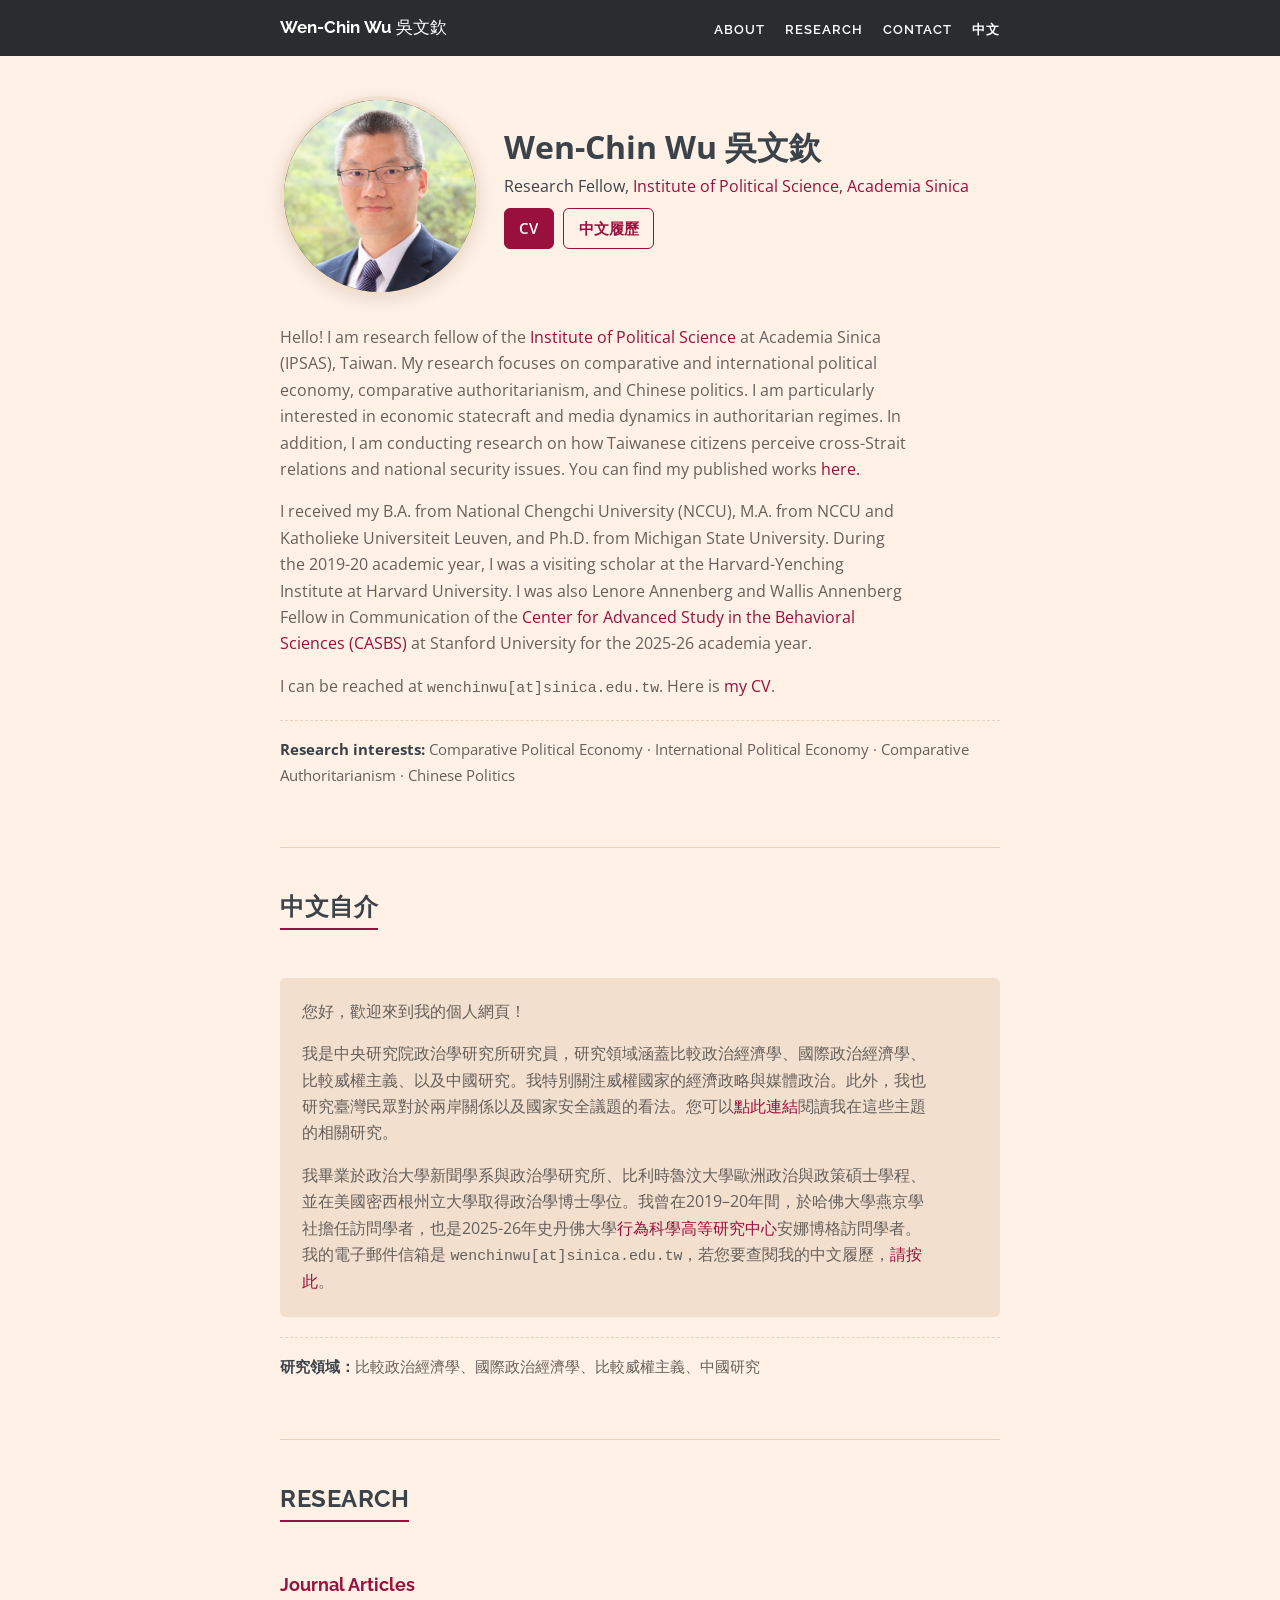
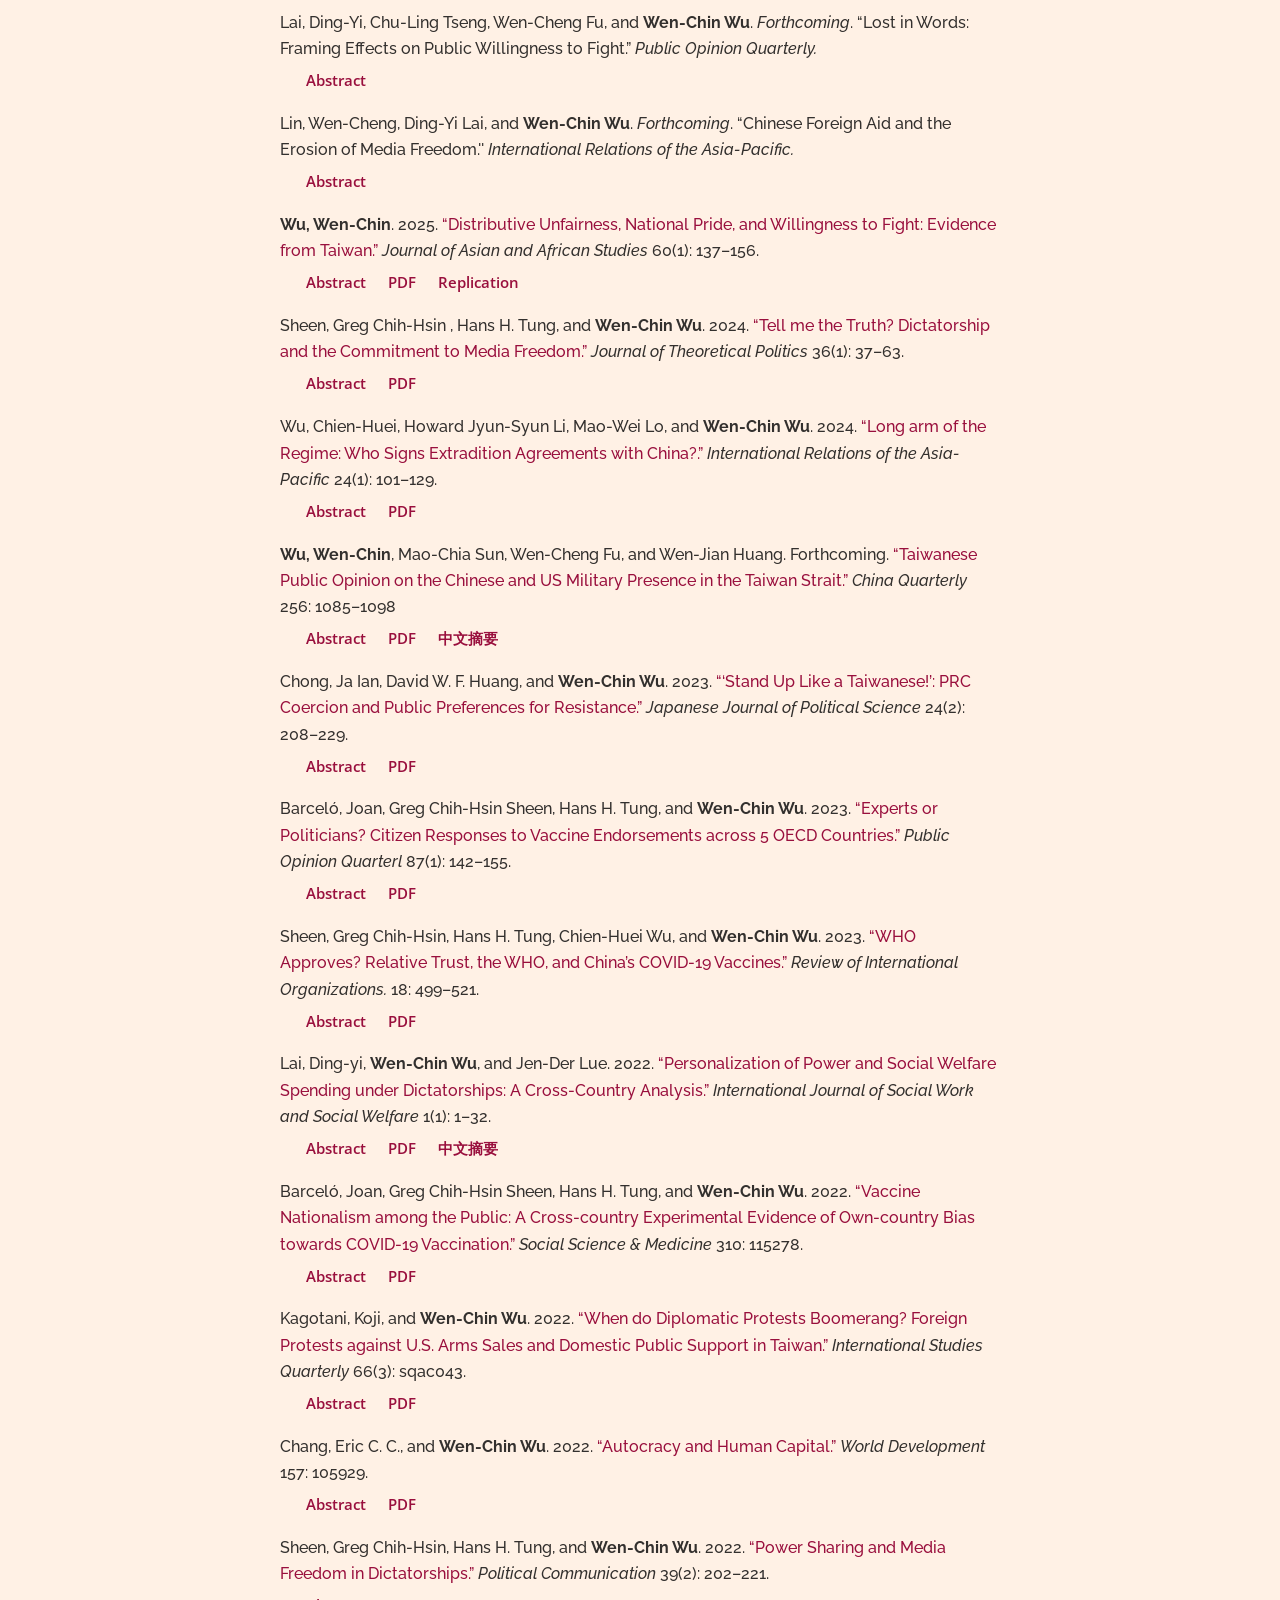
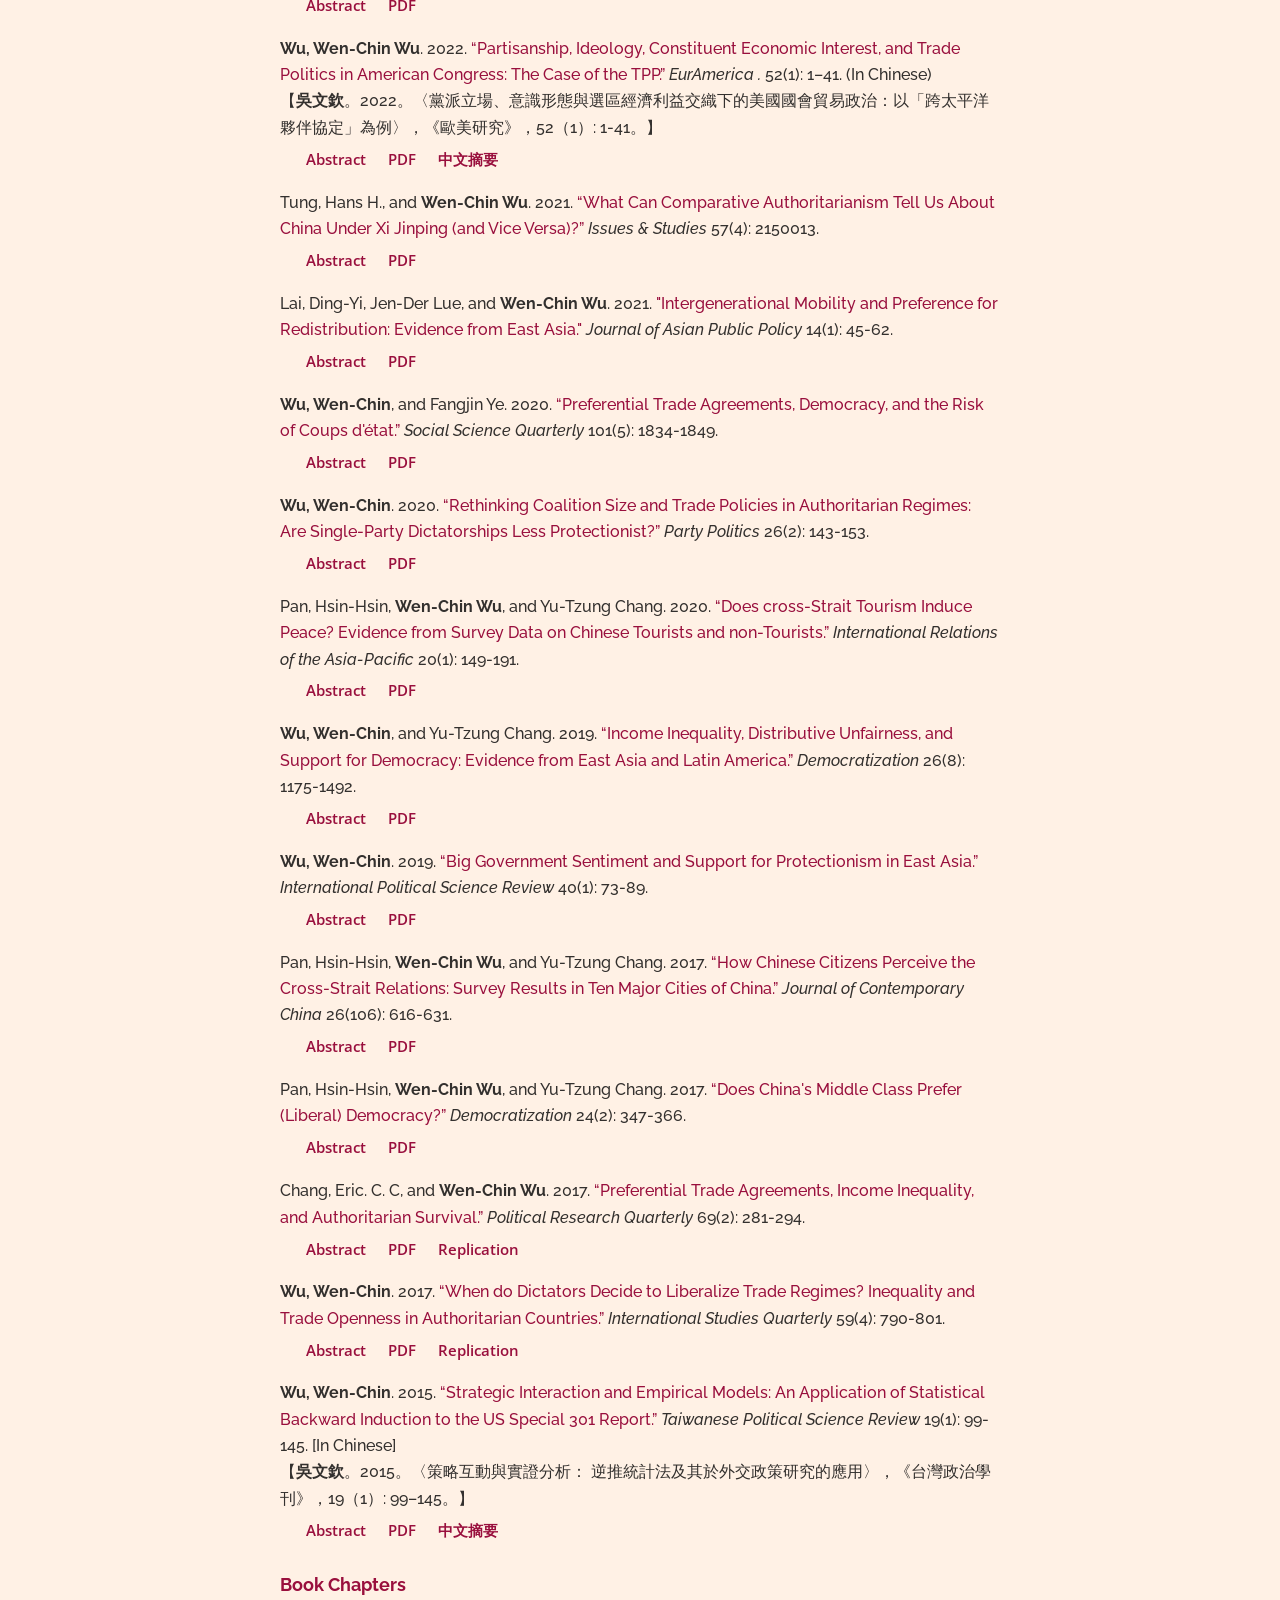
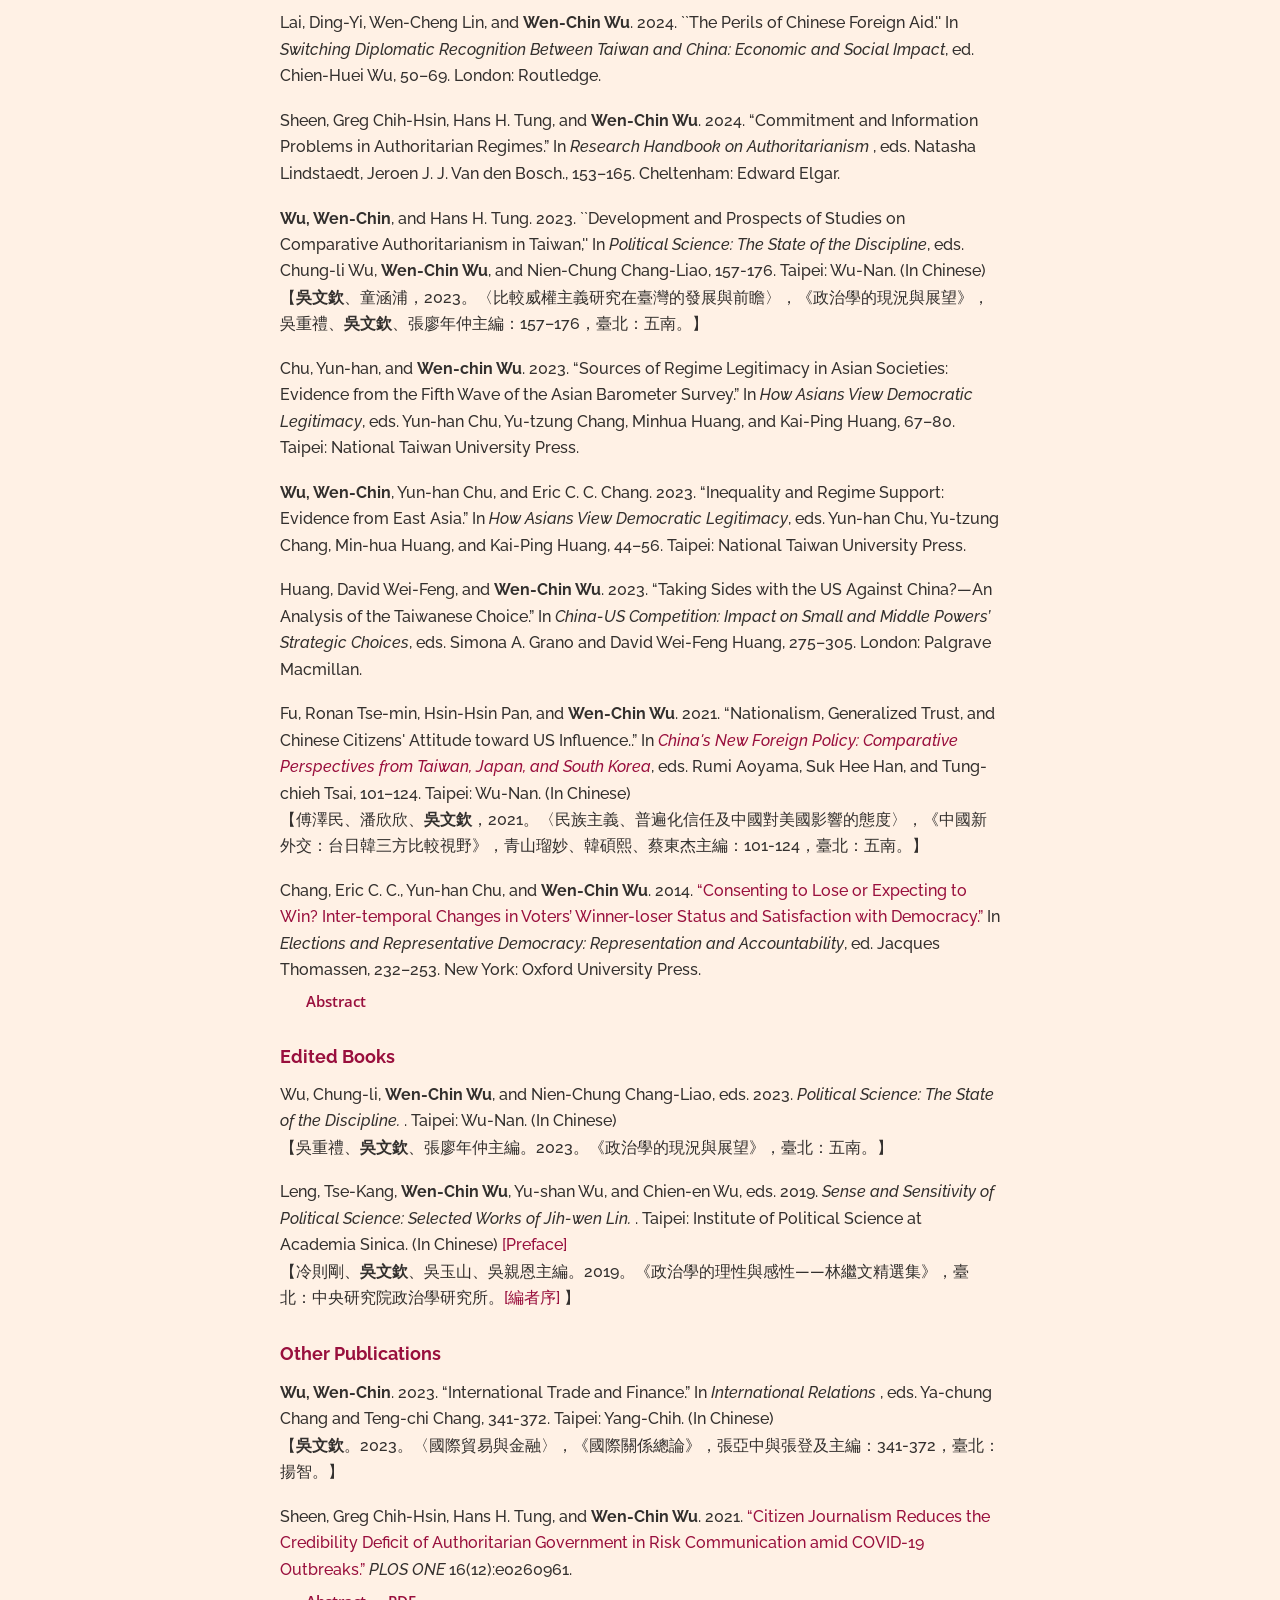
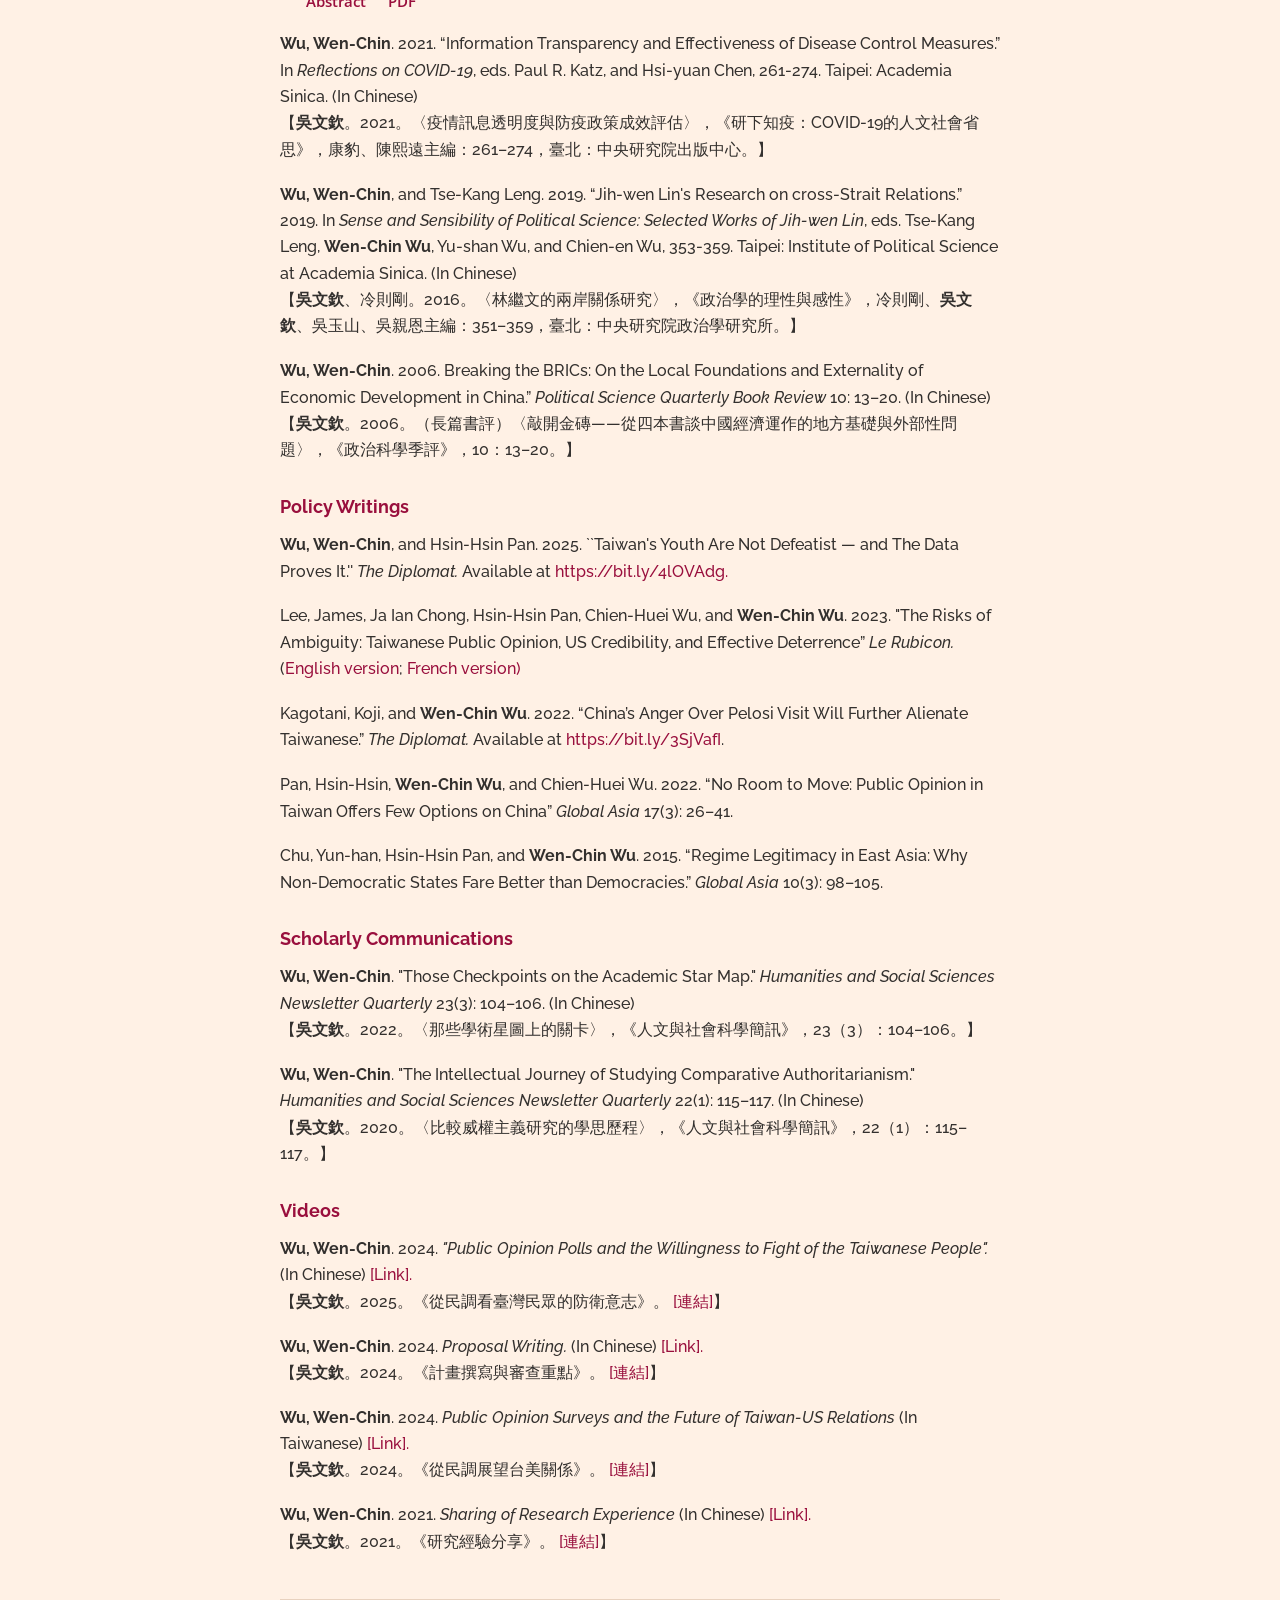
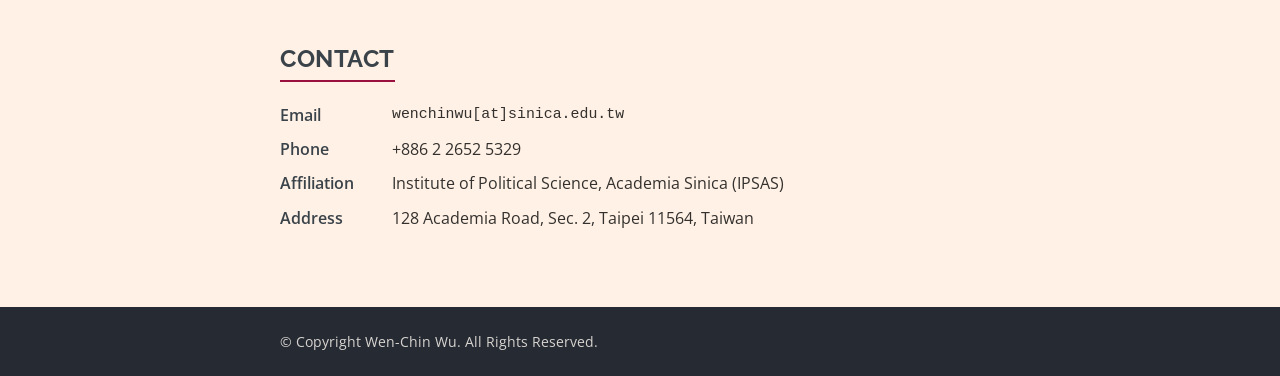
==== commit fe7aa186: "Update index.html" ====
--- a/index.html
+++ b/index.html
@@ -63,7 +63,6 @@
         Research Fellow,
         <a href="https://www.ipsas.sinica.edu.tw/" target="_blank" rel="noopener">Institute of Political Science, Academia Sinica</a>
       </p>
-      <p class="hero-tagline">A Political Scientist In Taiwan</p>
       <div class="hero-actions">
         <a class="btn btn-primary" href="Wu_CV_English.pdf" target="_blank" rel="noopener">CV</a>
         <a class="btn" href="Wu_CV_Chinese.pdf" target="_blank" rel="noopener">中文履歷</a>
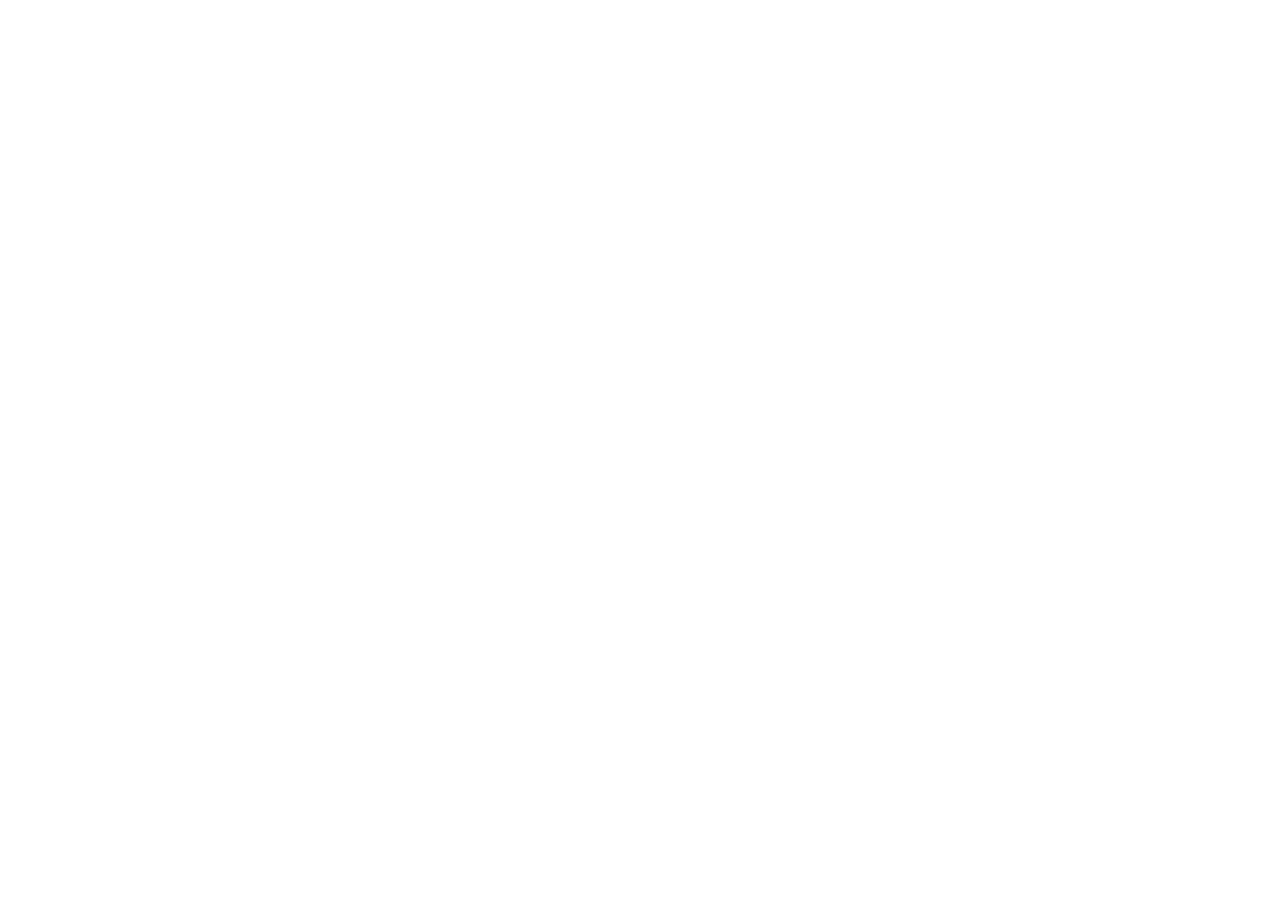
==== commit f144ec91: "Create index.html" ====
--- a/index.html
+++ b/index.html
@@ -1,428 +1,12 @@
 <!DOCTYPE html>
-<html lang="en">
+<html>
 <head>
-<!-- Google tag (gtag.js) — kept from the original site -->
-<script async src="https://www.googletagmanager.com/gtag/js?id=G-V8JLTKQWL4"></script>
-<script>
-  window.dataLayer = window.dataLayer || [];
-  function gtag(){dataLayer.push(arguments);}
-  gtag('js', new Date());
-  gtag('config', 'G-V8JLTKQWL4');
-</script>
 <meta charset="utf-8">
-<meta name="viewport" content="width=device-width, initial-scale=1">
-<title>Wen-Chin Wu (吳文欽)</title>
-<meta name="description" content="Research Fellow, Institute of Political Science, Academia Sinica. Comparative and international political economy, comparative authoritarianism, and Chinese politics.">
-<meta name="author" content="Wen-Chin Wu">
-<link rel="canonical" href="https://wenchinwu.github.io/wenchinwu/">
-<meta property="og:type" content="website">
-<meta property="og:url" content="https://wenchinwu.github.io/wenchinwu/">
-<meta property="og:title" content="Wen-Chin Wu (吳文欽)">
-<meta property="og:description" content="Research Fellow, Institute of Political Science, Academia Sinica. Comparative and international political economy, comparative authoritarianism, and Chinese politics.">
-<meta property="og:image" content="https://wenchinwu.github.io/wenchinwu/images/wu.jpg">
-<link rel="preconnect" href="https://fonts.googleapis.com">
-<link rel="preconnect" href="https://fonts.gstatic.com" crossorigin>
-<link rel="stylesheet" href="https://fonts.googleapis.com/css2?family=Open+Sans:ital,wght@0,400;0,600;0,700;1,400&amp;family=Raleway:ital,wght@0,500;0,600;0,700;1,500&amp;display=swap">
-<link rel="stylesheet" href="css/style.css">
-<link rel="icon" type="image/png" href="favicon.png">
+<title>Wen-Chin Wu</title>
+<link rel="canonical" href="https://website.wenchinwu.workers.dev/">
+<meta http-equiv="refresh" content="0; url=https://website.wenchinwu.workers.dev/">
 </head>
 <body>
-  <a href="#main" class="skip-link">Skip to main content</a>
-<nav class="site-nav" aria-label="Primary">
-  <div class="nav-container">
-    <a href="#top" class="nav-brand">Wen-Chin&nbsp;Wu <span class="nav-brand-zh">吳文欽</span></a>
-    <input type="checkbox" id="nav-toggle" class="nav-toggle">
-    <label for="nav-toggle" class="nav-toggle-label" aria-label="Toggle navigation menu">
-      <span></span><span></span><span></span>
-    </label>
-    <ul class="nav-menu">
-      <li><a class="nav-link" href="#about">About</a></li>
-      <li><a class="nav-link" href="#research">Research</a></li>
-      <li><a class="nav-link" href="#contact">Contact</a></li>
-      <li><a class="nav-link" href="#chinese">中文</a></li>
-    </ul>
-  </div>
-  <script>
-    document.querySelectorAll('.nav-menu a').forEach(function (link) {
-      link.addEventListener('click', function () {
-        document.getElementById('nav-toggle').checked = false;
-      });
-    });
-  </script>
-</nav>
-<main id="main" class="main-content">
-<span id="top"></span>
-
-<!-- ================= ABOUT ================= -->
-<section id="about" class="section hero">
-  <div class="hero-inner">
-    <img src="images/wu.jpg" alt="Wen-Chin Wu" class="hero-photo" width="220" height="220">
-    <div class="hero-text">
-      <h1 class="hero-name">Wen-Chin Wu <span class="hero-name-zh">吳文欽</span></h1>
-      <p class="hero-affil">
-        Research Fellow,
-        <a href="https://www.ipsas.sinica.edu.tw/" target="_blank" rel="noopener">Institute of Political Science, Academia Sinica</a>
-      </p>
-      <div class="hero-actions">
-        <a class="btn btn-primary" href="Wu_CV_English.pdf" target="_blank" rel="noopener">CV</a>
-        <a class="btn" href="Wu_CV_Chinese.pdf" target="_blank" rel="noopener">中文履歷</a>
-      </div>
-    </div>
-  </div>
-
-  <div class="prose">
-    <p>Hello! I am research fellow of the <a href="https://www.ipsas.sinica.edu.tw/" target="_blank" rel="noopener">Institute of Political Science</a> at Academia Sinica (IPSAS), Taiwan. My research focuses on comparative and international political economy, comparative authoritarianism, and Chinese politics. I am particularly interested in economic statecraft and media dynamics in authoritarian regimes. In addition, I am conducting research on how Taiwanese citizens perceive cross-Strait relations and national security issues. You can find my published works <a href="#research">here.</a></p>
-    <p>I received my B.A. from National Chengchi University (NCCU), M.A. from NCCU and Katholieke Universiteit Leuven, and Ph.D. from Michigan State University. During the 2019-20 academic year, I was a visiting scholar at the Harvard-Yenching Institute at Harvard University. I was also Lenore Annenberg and Wallis Annenberg Fellow in Communication of the <a href="https://casbs.stanford.edu/" target="_blank" rel="noopener">Center for Advanced Study in the Behavioral Sciences (CASBS)</a> at Stanford University for the 2025-26 academia year.</p>
-    <p>I can be reached at <span class="email-text">wenchinwu[at]sinica.edu.tw</span>. Here is <a href="Wu_CV_English.pdf" target="_blank" rel="noopener">my CV</a>.</p>
-  </div>
-
-  <p class="interests"><strong>Research interests:</strong> Comparative Political Economy &middot; International Political Economy &middot; Comparative Authoritarianism &middot; Chinese Politics</p>
-</section>
-
-<!-- ================= 中文自介 ================= -->
-<section id="chinese" class="section">
-  <h2>中文自介</h2>
-  <div class="prose prose-panel" lang="zh-Hant">
-    <p>您好，歡迎來到我的個人網頁！</p>
-    <p>我是中央研究院政治學研究所研究員，研究領域涵蓋比較政治經濟學、國際政治經濟學、比較威權主義、以及中國研究。我特別關注威權國家的經濟政略與媒體政治。此外，我也研究臺灣民眾對於兩岸關係以及國家安全議題的看法。您可以<a href="#research">點此連結</a>閱讀我在這些主題的相關研究。</p>
-    <p>我畢業於政治大學新聞學系與政治學研究所、比利時魯汶大學歐洲政治與政策碩士學程、並在美國密西根州立大學取得政治學博士學位。我曾在2019–20年間，於哈佛大學燕京學社擔任訪問學者，也是2025-26年史丹佛大學<a href="https://casbs.stanford.edu/" target="_blank" rel="noopener">行為科學高等研究中心</a>安娜博格訪問學者。 我的電子郵件信箱是 <span class="email-text">wenchinwu[at]sinica.edu.tw</span>，若您要查閱我的中文履歷，<a href="Wu_CV_Chinese.pdf" target="_blank" rel="noopener">請按此</a>。</p>
-  </div>
-  <p class="interests" lang="zh-Hant"><strong>研究領域：</strong>比較政治經濟學、國際政治經濟學、比較威權主義、中國研究</p>
-</section>
-
-<!-- ================= RESEARCH ================= -->
-<!-- To add a paper: copy one <article class="paper"> ... </article> block,
-     paste it at the right place, and edit the text and links.
-     Wrap your own name in <strong>...</strong>. The row under the citation
-     (p.paper-actions) holds Abstract / PDF / Replication / 中文摘要; drop what
-     you do not need. Toggles need no id, so copying the whole block is enough.
-     Keep lang="zh-Hant" on the Chinese toggle and Chinese abstract.
-     Full guide: Website_AI/README.md (kept outside this public folder). -->
-<section id="research" class="section">
-  <h2>Research</h2>
-
-  <h3 class="subsection-heading">Journal Articles</h3>
-  <div class="papers-list">
-    <article class="paper">
-      <p class="paper-cite">Lai, Ding-Yi, Chu-Ling Tseng, Wen-Cheng Fu, and <strong>Wen-Chin Wu</strong>. <em>Forthcoming</em>. “Lost in Words: Framing Effects on Public Willingness to Fight.” <em>Public Opinion Quarterly.</em></p>
-      <div class="paper-more">
-        <p class="paper-actions"><label class="abs-toggle"><input type="checkbox" class="abs-en-check">Abstract</label></p>
-        <p class="abs-panel abs-en">Mobilizing citizens for defense is crucial in international conflicts, as demonstrated by recent events such as the Russia-Ukraine War in 2022. These conflicts highlight the critical importance of citizens’ willingness to fight. However, existing research, including those using the standard question in the World Values Survey (WVS), often overlooks a significant framing issue in measuring this willingness. This study addresses these gaps through theoretical and methodological perspectives. We argue that the way survey questions are framed can significantly influence responses. In particular, a value frame suggesting patriotism would increase willingness to fight, while a cost frame implying war-related costs would decrease it. Through conducting experimental surveys with varied wording on willingness to fight in Taiwan in 2024, we assess the impact of these different frames embedded in questions wordings on responses to willingness to fight between two distinct groups: civilians and military recruits. We also measure the extent of social desirability bias that the value frame may induce. We have two major findings. First, the value frame would induce more willingness to fight while the cost frame dampens it. Second, military recruits display a lower willingness to fight compared to civilians, likely due to their greater awareness of the costs associated with war. This study emphasizes the need for carefully designed surveys and suggests alternative strategies of political communication to enhance the public willingness to fight among various groups, ensuring more accurate assessments of national defense preparedness..</p>
-      </div>
-    </article>
-    <article class="paper">
-      <p class="paper-cite">Lin, Wen-Cheng, Ding-Yi Lai, and <strong>Wen-Chin Wu</strong>. <em>Forthcoming</em>. “Chinese Foreign Aid and the Erosion of Media Freedom.'' <em>International Relations of the Asia-Pacific.</em></p>
-      <div class="paper-more">
-        <p class="paper-actions"><label class="abs-toggle"><input type="checkbox" class="abs-en-check">Abstract</label></p>
-        <p class="abs-panel abs-en">While Western foreign aid often promotes media freedom through conditionality of structural reforms, China has emerged as a major donor offering assistance without such requirements. This article examines how Chinese foreign aid—particularly in the communication sector—affects media freedom in recipient countries. Based on the “aid-for-policy” model, we argue that China facilitates media repression through two channels: by pressuring recipient governments to censor content unfavorable to its interests, and by providing them communication technologies and infrastructures that enable information control. Using panel data from 108 countries between 2000 and 2020, we find that Chinese aid is significantly associated with declines in media freedom in recipient countries. The effect is especially pronounced for communication-related aid and in democratic regimes, suggesting that China’s influence extends even into countries with formal institutional constraints. These findings contribute to the literature on digital authoritarianism, authoritarian diffusion, and the political effects of Chinese foreign aid.</p>
-      </div>
-    </article>
-    <article class="paper">
-      <p class="paper-cite"><strong>Wu, Wen-Chin</strong>. 2025. <a href="https://journals.sagepub.com/doi/10.1177/00219096231168047" target="_blank" rel="noopener">“Distributive Unfairness, National Pride, and Willingness to Fight: Evidence from Taiwan.” </a><em>Journal of Asian and African Studies</em> 60(1): 137–156.</p>
-      <div class="paper-more">
-        <p class="paper-actions"><label class="abs-toggle"><input type="checkbox" class="abs-en-check">Abstract</label><a href="https://journals.sagepub.com/doi/10.1177/00219096231168047" target="_blank" rel="noopener">PDF</a><a href="https://osf.io/sev8x/" target="_blank" rel="noopener">Replication</a></p>
-        <p class="abs-panel abs-en">How does income distribution affect citizens’ willingness to defend their country? In this article, I argue that perceived unfair income distribution reduces citizens’ attachment to their country and inhibits their willingness to fight. Using mediation analysis with data collected by the World Values Survey in Taiwan in 2019, I find that perceived distributive unfairness reduces non-rich citizens’ willingness to fight for their country via dampening their national pride, a key element in psychological attachment to national identity. This finding suggests that distributive unfairness threatens national security and contributes to the literature on the perils of economic inequality.</p>
-      </div>
-    </article>
-    <article class="paper">
-      <p class="paper-cite">Sheen, Greg Chih-Hsin , Hans H. Tung, and <strong>Wen-Chin Wu</strong>. 2024. <a href="https://doi.org/10.1177/09516298231208419" target="_blank" rel="noopener"> “Tell me the Truth? Dictatorship and the Commitment to Media Freedom.” </a><em>Journal of Theoretical Politics</em> 36(1): 37–63.</p>
-      <div class="paper-more">
-        <p class="paper-actions"><label class="abs-toggle"><input type="checkbox" class="abs-en-check">Abstract</label><a href="https://doi.org/10.1177/09516298231208419" target="_blank" rel="noopener">PDF</a></p>
-        <p class="abs-panel abs-en">The emerging political economy literature on dictatorial media politics rationalizes the cross-country variation in media freedom by dictators’ demand for truthful information. Since a dictator can always punish the media for their truth-telling ex post, concerns of being punished could induce self-censorship and undermine the dictator’s promise to media freedom. We study a formal model that brings the dictator’s commitment problem to the fore, and characterize situations in which the commitment problem is especially severe. Our analysis suggests that neglecting self-censorship would lead to underestimating the amount of missing information in autocracies as well as overestimating the autocrats’ level of tolerance for criticisms and authoritarian responsiveness. Based on the comparative statics, we contend that the variation in media outlets’ quality and penetration can be leveraged to recover missing information due to self-censorship..</p>
-      </div>
-    </article>
-    <article class="paper">
-      <p class="paper-cite">Wu, Chien-Huei, Howard Jyun-Syun Li, Mao-Wei Lo, and <strong>Wen-Chin Wu</strong>. 2024. <a href="https://doi.org/10.1093/irap/lcad004" target="_blank" rel="noopener">“Long arm of the Regime: Who Signs Extradition Agreements with China?.” </a><em>International Relations of the Asia-Pacific </em>24(1): 101–129.</p>
-      <div class="paper-more">
-        <p class="paper-actions"><label class="abs-toggle"><input type="checkbox" class="abs-en-check">Abstract</label><a href="https://doi.org/10.1093/irap/lcad004" target="_blank" rel="noopener">PDF</a></p>
-        <p class="abs-panel abs-en">In light of Hong Kong’s failed attempt to amend the Fugitive Offenders Ordinance in 2019 and China’s enactment of the 2020 National Security Law for Hong Kong, many countries have voiced unease about their extradition agreements with China. Some, out of concern over potential adverse impacts on human rights, have even suspended their extradition agreements with Hong Kong. In this article, we investigate factors affecting the signing of extradition agreements between China and other countries. We hypothesize that third countries are more likely to conclude an extradition agreement with China if they are more economically engaged with China or are already cooperating with China in civil and criminal matters. In contrast, countries more strongly committed to the rule of law, or those which maintain a Common Law system, are less likely to sign an extradition agreement with China. Statistical analyses of the 57 Chinese extradition agreements signed between 1993 and 2019 support our hypotheses.</p>
-      </div>
-    </article>
-    <article class="paper">
-      <p class="paper-cite"><strong>Wu, Wen-Chin</strong>, Mao-Chia Sun, Wen-Cheng Fu, and Wen-Jian Huang. Forthcoming. <a href="https://www.cambridge.org/core/journals/china-quarterly/article/taiwanese-public-opinion-on-the-chinese-and-us-military-presence-in-the-taiwan-strait/B247FA56913E3D10D6512F931815FE8F" target="_blank" rel="noopener">“Taiwanese Public Opinion on the Chinese and US Military Presence in the Taiwan Strait.” </a><em>China Quarterly</em> 256: 1085–1098</p>
-      <div class="paper-more">
-        <p class="paper-actions"><label class="abs-toggle"><input type="checkbox" class="abs-en-check">Abstract</label><a href="https://www.cambridge.org/core/journals/china-quarterly/article/taiwanese-public-opinion-on-the-chinese-and-us-military-presence-in-the-taiwan-strait/B247FA56913E3D10D6512F931815FE8F" target="_blank" rel="noopener">PDF</a><label class="abs-toggle" lang="zh-Hant"><input type="checkbox" class="abs-zh-check">中文摘要</label></p>
-        <p class="abs-panel abs-en">Since 2016, China has been conducting military flybys around Taiwan, while the US has approved arms sales to Taiwan on several occasions and sent warplanes and battleships through the Taiwan Strait. How does Taiwanese public opinion respond to the Chinese and US military presence in the Strait? Is the public likely to become less supportive of \emph{de jure} independence for Taiwan on account of China’s military deterrence or more supportive owing to a perceived likelihood of US military assistance? In this report, we provide answers to these questions based on evidence from a survey experiment conducted in Taiwan in October–November 2020. We find that Taiwanese are less sensitive to the Chinese military presence in the Taiwan Strait but have become more supportive of de jure independence after seeing the US aircraft in the area. Our findings contribute to studies of cross-Strait relations and US foreign policy on the Taiwan Strait.</p>
-        <p class="abs-panel abs-zh" lang="zh-Hant">自從2016起，中國開始於臺灣附近進行戰機巡航，同時間美國批准多項對台軍售案並派遣軍機與軍艦通過臺灣海峽。對於中國和美國在臺灣海峽的軍事現蹤，臺灣民意又是如何反應呢？ 臺灣民眾會因為中國的軍嚇阻而變得更不支持臺灣的法理獨立嗎？抑或會因為認為美國採取軍事手段支持臺灣的可能性上升，而更為支持台獨？我們基於一項於2020年十月至十一月間在臺灣所進行的實驗性民調，在本文針對前述問題提出解答。我們發現臺灣民眾對於中國在臺灣海峽軍事現蹤的反應比較不敏感，但是他們在看到美國於該區的軍事蹤跡時，變成更為支持臺灣的法理獨立。這些發現對於兩岸關係、以及美國對臺灣的外交政策等研究領域有所貢獻。</p>
-      </div>
-    </article>
-    <article class="paper">
-      <p class="paper-cite">Chong, Ja Ian, David W. F. Huang, and <strong>Wen-Chin Wu</strong>. 2023. <a href="https://www.cambridge.org/core/journals/japanese-journal-of-political-science/article/stand-up-like-a-taiwanese-prc-coercion-and-public-preferences-for-resistance/845D4D81B481C7E141771AF00519F941#article" target="_blank" rel="noopener">“‘Stand Up Like a Taiwanese!’: PRC Coercion and Public Preferences for Resistance.” </a><em>Japanese Journal of Political Science </em> 24(2): 208–229.</p>
-      <div class="paper-more">
-        <p class="paper-actions"><label class="abs-toggle"><input type="checkbox" class="abs-en-check">Abstract</label><a href="https://www.cambridge.org/core/journals/japanese-journal-of-political-science/article/stand-up-like-a-taiwanese-prc-coercion-and-public-preferences-for-resistance/845D4D81B481C7E141771AF00519F941#article" target="_blank" rel="noopener">PDF</a></p>
-        <p class="abs-panel abs-en">Taiwan's opposition to PRC demands such as acceptance of the ‘92 Consensus’ and ‘One Country, Two Systems’ formula since 2016 has invited a series of retaliatory measures from Beijing, designed to coerce Taiwan into compliance. Given the stark asymmetry in economic size, military capability, and diplomatic status, Taiwan provides a case for studying coercive diplomacy that takes the form of threats to punish. Material differences suggest that Taiwan should capitulate, and ‘cheap talk’ theses expect PRC threats to have no discernible effect, while balance of threat arguments expect resolve. In this article, we use the survey data collected in the 2016, 2019, and 2020 rounds of the Taiwan National Security Study to examine how Taiwanese respond to China's intensifying and expanding threats. Our paper identifies four strategies that the public sees as responses to PRC coercion: isolation, bandwagon with China, balance against China by allying with the USA and Japan, and hedge by deepening economic ties with China while aligning with the USA and Japan against China. We show that the popular support for balancing against China rises as PRC coercion grows and Taiwanese citizens increasingly perceive China to be a threat. Our findings imply that citizens in a liberal democracy can develop the will to pushback against pressure from an authoritarian regime despite sharp asymmetries in capabilities and material limitations..</p>
-      </div>
-    </article>
-    <article class="paper">
-      <p class="paper-cite">Barceló, Joan, Greg Chih-Hsin Sheen, Hans H. Tung, and <strong>Wen-Chin Wu</strong>. 2023. <a href="https://academic.oup.com/poq/advance-article/doi/10.1093/poq/nfad008/7067927" target="_blank" rel="noopener">“Experts or Politicians? Citizen Responses to Vaccine Endorsements across 5 OECD Countries.” </a><em>Public Opinion Quarterl </em> 87(1): 142–155.</p>
-      <div class="paper-more">
-        <p class="paper-actions"><label class="abs-toggle"><input type="checkbox" class="abs-en-check">Abstract</label><a href="https://academic.oup.com/poq/advance-article/doi/10.1093/poq/nfad008/7067927" target="_blank" rel="noopener">PDF</a></p>
-        <p class="abs-panel abs-en">Who is more influential in shaping citizens' health-related behaviors, experts or politicians? We conduct five conjoint experiments on 6,255 residents of France, Germany, Spain, the United Kingdom, and the United States, asking them to evaluate COVID-19 vaccines alongside randomly varying endorsements from national politicians and medical professionals. In every country, our results show that citizens are more likely to rely on medical professionals, the experts, more than on politicians when choosing a COVID-19 vaccine. Even after accounting for citizens' political alignment with the government, our evidence reveals that politicians play a very limited role in shaping vaccine acceptance. These results have implications for the role of political elites in shaping people's behaviors amid a large-scale crisis.</p>
-      </div>
-    </article>
-    <article class="paper">
-      <p class="paper-cite">Sheen, Greg Chih-Hsin, Hans H. Tung, Chien-Huei Wu, and <strong>Wen-Chin Wu</strong>. 2023. <a href="https://link.springer.com/article/10.1007/s11558-022-09481-1" target="_blank" rel="noopener">“WHO Approves? Relative Trust, the WHO, and China’s COVID-19 Vaccines.” </a><em>Review of International Organizations. </em> 18: 499–521.</p>
-      <div class="paper-more">
-        <p class="paper-actions"><label class="abs-toggle"><input type="checkbox" class="abs-en-check">Abstract</label><a href="https://link.springer.com/content/pdf/10.1007/s11558-022-09481-1.pdf?pdf=button" target="_blank" rel="noopener">PDF</a></p>
-        <p class="abs-panel abs-en">This paper aims to answer a general question: whether an international organization (IO) is able to shape public opinion in the context of the COVID-19 pandemic. Since the pandemic took hold in early 2020, countries across the globe have switched gear from prevention to vaccination. Most had to not only secure a sufficient supply of vaccines, but also to curb vaccine hesitancy among their populations. Can endorsement by an international organization like the World Health Organization (WHO) enhance a vaccine’s acceptability? Based on a survey experiment conducted in Taiwan, our study leverages the special relationship between China and Taiwan to show that WHO endorsement can induce acceptance of Chinese vaccines among Taiwanese people. However, the effect is found to be contextual in the sense that it only works when people’s trust in the WHO is higher than their trust in the vaccine’s country of origin. Our study not only contributes to the literature of IO legitimacy by empirically showing IOs’ causal effects on public opinion, but also sheds light on how a vaccine’s credibility can be enhanced to promote vaccination uptake.</p>
-      </div>
-    </article>
-    <article class="paper">
-      <p class="paper-cite">Lai, Ding-yi, <strong>Wen-Chin Wu</strong>, and Jen-Der Lue. 2022. <a href="https://www.airitilibrary.com/Publication/alDetailedMesh?DocID=P20230215001-N202302150013-00001&amp;PublishTypeID=P001" target="_blank" rel="noopener">“Personalization of Power and Social Welfare Spending under Dictatorships: A Cross-Country Analysis.” </a><em>International Journal of Social Work and Social Welfare </em> 1(1): 1–32.</p>
-      <div class="paper-more">
-        <p class="paper-actions"><label class="abs-toggle"><input type="checkbox" class="abs-en-check">Abstract</label><a href="https://www.airitilibrary.com/Publication/alDetailedMesh?DocID=P20230215001-N202302150013-00001&amp;PublishTypeID=P001" target="_blank" rel="noopener">PDF</a><label class="abs-toggle" lang="zh-Hant"><input type="checkbox" class="abs-zh-check">中文摘要</label></p>
-        <p class="abs-panel abs-en">Conventional wisdom posits that democracies have more social welfare expenditure than dictatorships because electoral competition induces democratic leaders to adopt social policies in exchange for ordinary citizens’ political support. However, as elections are absent, unfree, and/or unfair in autocracies, the research question in this paper is: How does the distribution of power between dictators and their allies influence welfare spending? This paper discusses the power-sharing structure’s impact on welfare spending based on the theory of power-sharing in authoritarian regimes. When power is less personalized, dictators face the risk of being replaced by other elites. We argue that dictators allocate resources to citizens through welfare policies in exchange for their political support. Increasing personalism rules will reduce welfare spending when power is concentrated on dictators. We test our arguments using time-series cross-sectional data for 90 dictatorships from 1961 to 2006. We find that total welfare spending decreases as the personalization of power of the dictator increases. This effect is robust to different model specifications. This finding helps us to understand the connection between the personalization of power and welfare spending in dictatorships. This paper contributes to the literature by showing that welfare spending is determined by regime leaders’ need for public support as the conventional wisdom suggests, and by the power dynamics within their ruling coalitions in dictatorships..</p>
-        <p class="abs-panel abs-zh" lang="zh-Hant">傳統觀點認為，因為選舉競爭促使民主國家領導人採取社會政策以爭取公民政治支持，所以民主國家比獨裁國家具有更多福利支出。然而，由於獨裁國家沒有選舉、或其選舉並不自由和／或不公平，因此本文的研究問題是：獨裁者與其盟友之間的權力分布如何影響福利支出？本文基於晚近發展的權力分享理論，討論權力分享結構對於威權國家福利支出的影響。當權力個人化統治程度較低，獨裁者面臨被其他精英取代的風險。我們認為，獨裁者藉由福利政策向公民分配資源，換取公民政治支持。當權力更集中於獨裁者，增加權力個人化統治將減少福利支出。本文使用1961年至2006年90個獨裁國家時間序列橫斷面資料檢驗我們論點。我們發現，總福利支出隨著獨裁者權力個人化統治的增加而減少。這種影響在不同模型設定中皆相當穩健。此一發現有助於理解獨裁國家權力個人化統治與福利支出間的聯繫。本文貢獻在於指出福利支出不僅由文獻認為的政權領導人需要公眾支持所決定，在獨裁國家中也是由其統治聯盟內部權力分布所決定。</p>
-      </div>
-    </article>
-    <article class="paper">
-      <p class="paper-cite">Barceló, Joan, Greg Chih-Hsin Sheen, Hans H. Tung, and <strong>Wen-Chin Wu</strong>. 2022. <a href="https://www.sciencedirect.com/science/article/pii/S0277953622005846?via%3Dihub" target="_blank" rel="noopener">“Vaccine Nationalism among the Public: A Cross-country Experimental Evidence of Own-country Bias towards COVID-19 Vaccination.” </a><em>Social Science & Medicine</em> 310: 115278.</p>
-      <div class="paper-more">
-        <p class="paper-actions"><label class="abs-toggle"><input type="checkbox" class="abs-en-check">Abstract</label><a href="https://www.sciencedirect.com/science/article/pii/S0277953622005846?via%3Dihub" target="_blank" rel="noopener">PDF</a></p>
-        <p class="abs-panel abs-en">What types of vaccines are citizens most likely to accept? We argue that citizens' identification with their nation may lead them to prefer vaccines developed and produced within their national borders, to the exclusion and/or detriment of vaccines from other nations. We administered a conjoint experiment requesting 15,000 adult citizens across 14 individual countries from around the world to assess 450,000 profiles of vaccines that randomly varied on seven attributes. Beyond vaccine fundamentals such as efficacy rate, number of doses, and duration of the protection, we find that citizens systematically favor vaccines developed and produced in their own country of residence. The extent of preference in favor of vaccines developed and produced within the national borders is particularly large among citizens who identify more strongly with their nation, suggesting nationalism plays a role in explaining the bias in favor of vaccines developed and produced locally. This public opinion bias on vaccine preferences has significant theoretical and practical implications.</p>
-      </div>
-    </article>
-    <article class="paper">
-      <p class="paper-cite">Kagotani, Koji, and <strong>Wen-Chin Wu</strong>. 2022. <a href="https://doi.org/10.1093/isq/sqac043" target="_blank" rel="noopener">“When do Diplomatic Protests Boomerang? Foreign Protests against U.S. Arms Sales and Domestic Public Support in Taiwan.” </a><em>International Studies Quarterly</em> 66(3): sqac043.</p>
-      <div class="paper-more">
-        <p class="paper-actions"><label class="abs-toggle"><input type="checkbox" class="abs-en-check">Abstract</label><a href="https://academic.oup.com/isq/article-pdf/66/3/sqac043/45095486/sqac043.pdf" target="_blank" rel="noopener">PDF</a></p>
-        <p class="abs-panel abs-en">Diplomatic protests convey one government’s displeasure with the policies of another government. Yet public support for their own government’s policies can be influenced by the actions of others, so diplomatic protests have the potential to increase domestic support for the policy within the target country. A rally-’round-the-flag effect has been found to be associated with wars, crises, and sanctions. Here, we assess the existence of such an effect in relation to diplomatic protests by foreign governments. Using a survey experiment, we assess the impact of foreign government protests—specifically protests by China—against U.S. arms sales to Taiwan on public support for Taiwan’s government and its policies. We find that who lodges the protest, whether it is an adversary or supporter, is more important than the language of the protest itself. We argue that diplomatic protests create a dilemma—lodging complaints about the behavior of other governments can increase public support for those very policies in the target country.</p>
-      </div>
-    </article>
-    <article class="paper">
-      <p class="paper-cite">Chang, Eric C. C., and <strong>Wen-Chin Wu</strong>. 2022. <a href="https://www.sciencedirect.com/science/article/pii/S0305750X2200119X" target="_blank" rel="noopener">“Autocracy and Human Capital.” </a> <em>World Development</em> 157: 105929.</p>
-      <div class="paper-more">
-        <p class="paper-actions"><label class="abs-toggle"><input type="checkbox" class="abs-en-check">Abstract</label><a href="https://www.sciencedirect.com/science/article/pii/S0305750X2200119X" target="_blank" rel="noopener">PDF</a></p>
-        <p class="abs-panel abs-en">This paper examines the logic of human capital formation in authoritarian regimes based on theories of inequality and regime transition and the prospect of upward mobility model. Our central argument is that by investing in human capital, dictators can boost citizens’ perceived levels of social mobility. Consequently, dictators can preemptively ameliorate the pressure for redistribution from the poor and neutralize threats from the masses. In other words, dictators invest in human capital as a way of increasing citizens’ perceived social mobility and thus sustaining political stability in their authoritarian regimes. Our cross-national analysis covers more than 80 authoritarian regimes from 1970 to 2010 and shows that higher levels of education spending are associated with a lower probability of regime breakdown in autocracies. We further use a causal mediation analysis with the Asian Barometer Survey data and connect our causal link from human capital formation to perceived social mobility and then to authoritarian regime support.</p>
-      </div>
-    </article>
-    <article class="paper">
-      <p class="paper-cite">Sheen, Greg Chih-Hsin, Hans H. Tung, and <strong>Wen-Chin Wu</strong>. 2022. <a href="https://www.tandfonline.com/doi/full/10.1080/10584609.2021.1988009?src=" target="_blank" rel="noopener">“Power Sharing and Media Freedom in Dictatorships.” </a> <em>Political Communication</em> 39(2): 202–221.</p>
-      <div class="paper-more">
-        <p class="paper-actions"><label class="abs-toggle"><input type="checkbox" class="abs-en-check">Abstract</label><a href="https://www.tandfonline.com/doi/pdf/10.1080/10584609.2021.1988009?needAccess=true" target="_blank" rel="noopener">PDF</a></p>
-        <p class="abs-panel abs-en">This article investigates the relationship between elite power sharing and media freedom in dictatorships. While conventional wisdom posits that dictators have a strong incentive to control the media, they also need information to sustain their authoritarian rule. In this article, we argue that dictators need to allow for a higher level of media freedom when sharing more power with other elites. Specifically, dictators create transparency through media freedom to induce trust and cooperation among elites within the regime. We confirm the hypothesis by analyzing data from 98 dictatorships from 1960 to 2010. Our finding is robust to different model specifications. This article contributes to the literature by showing that authoritarian media freedom is determined by not only dictators' need for local information as the conventional wisdom suggests, but also the power dynamics within their ruling coalitions.</p>
-      </div>
-    </article>
-    <article class="paper">
-      <p class="paper-cite"><strong>Wu, Wen-Chin Wu</strong>. 2022. <a href="https://www.ea.sinica.edu.tw/QDown.ashx?ID=6943" target="_blank" rel="noopener">“Partisanship, Ideology, Constituent Economic Interest, and Trade Politics in American Congress: The Case of the TPP.” </a> <em>EurAmerica .</em> 52(1): 1–41. (In Chinese)<br>【<strong>吳文欽</strong>。2022。〈黨派立場、意識形態與選區經濟利益交織下的美國國會貿易政治：以「跨太平洋夥伴協定」為例〉，《歐美研究》，52（1）: 1-41。】</p>
-      <div class="paper-more">
-        <p class="paper-actions"><label class="abs-toggle"><input type="checkbox" class="abs-en-check">Abstract</label><a href="https://www.ea.sinica.edu.tw/QDown.ashx?ID=6943" target="_blank" rel="noopener">PDF</a><label class="abs-toggle" lang="zh-Hant"><input type="checkbox" class="abs-zh-check">中文摘要</label></p>
-        <p class="abs-panel abs-en">Previous studies have shown that trade politics in the US Congress is determined by congressional partisanship, ideology, and constitu-ents’ economic interests. In this article, I utilize the case of the Trans-Pacific Partnership (TPP) and the theoretical perspective of the litera-ture on China’s trade shock to investigate how these three factors af-fected US congressional representatives’ support for the TPP in 2015. Based on the results of quantitative analysis, this article finds that con-gressional support for the TPP was determined by partisanship, ideol-ogy, and their electoral district’s trade with China. Specifically, Repub-lican and conservative congressional representatives were more likely to support the TPP than Democrats and liberals. Districts importing more from China were more likely to support the TPP. These findings enrich our understanding of trade politics in the US Congress in the age of US-China competition.</p>
-        <p class="abs-panel abs-zh" lang="zh-Hant">美國國會的貿易政治向來受到議員的黨派立場、意識形態，以及選區的經濟利益所影響。本文以「跨太平洋夥伴協定」為分析對象，並援引學界針對「中國貿易衝擊」的理論視角，探討上述因素如何影響美國國會議員針對TPP相關法案的投票。本文透過實證分析，發現共和黨籍議員、意識形態越趨右派 (保守派) 之議員，以及選區面臨更多中國進口品競爭之議員，越傾向投票支持美國參與TPP。這些發現有助於我們理解中美競爭的國際架構下，美國國會貿易政治的新面貌。</p>
-      </div>
-    </article>
-    <article class="paper">
-      <p class="paper-cite">Tung, Hans H., and <strong>Wen-Chin Wu</strong>. 2021. <a href="https://www.worldscientific.com/doi/10.1142/S1013251121500132" target="_blank" rel="noopener">“What Can Comparative Authoritarianism Tell Us About China Under Xi Jinping (and Vice Versa)?” </a> <em>Issues & Studies</em> 57(4): 2150013.</p>
-      <div class="paper-more">
-        <p class="paper-actions"><label class="abs-toggle"><input type="checkbox" class="abs-en-check">Abstract</label><a href="https://www.worldscientific.com/doi/10.1142/S1013251121500132" target="_blank" rel="noopener">PDF</a></p>
-        <p class="abs-panel abs-en">This paper evaluates the progress and impact of the literature on comparative authoritarianism, showing not only how its development over the previous two decades can help us understand China’s authoritarian politics better, but also how the latter can move the former forward. We focus on two important topic areas in the literature: authoritarian power-sharing and autocratic politics of information (e.g., partial media freedom and government censorship). For the first topic, we shall review the literature on the authoritarian power-sharing between dictators and their allies and explicate how this conceptual innovation helps us understand the institutional foundation of China’s regime stability and phenomenal economic performance before Xi Jinping. The analysis then provides us a baseline for assessing China’s economic and political future under Xi Jinping given his clear departure from the pre-existing power-sharing framework. Finally, this paper also assesses the relevance of the literature on authoritarian politics of information to the Chinese context. In sum, we not only emphasize the conceptual contributions of the literature of comparative authoritarianism to the field of Chinese politics, but also identify lacunae in the current literature and avenues for future research that post-Xi political developments have made visible to us.</p>
-      </div>
-    </article>
-    <article class="paper">
-      <p class="paper-cite">Lai, Ding-Yi, Jen-Der Lue, and <strong>Wen-Chin Wu</strong>. 2021. <a href="https://doi.org/10.1080/17516234.2020.1829817" target="_blank" rel="noopener">"Intergenerational Mobility and Preference for Redistribution: Evidence from East Asia."</a> <em>Journal of Asian Public Policy</em> 14(1): 45-62.</p>
-      <div class="paper-more">
-        <p class="paper-actions"><label class="abs-toggle"><input type="checkbox" class="abs-en-check">Abstract</label><a href="https://doi.org/10.1080/17516234.2020.1829817" target="_blank" rel="noopener">PDF</a></p>
-        <p class="abs-panel abs-en">Conventional wisdom posits that intergenerational social mobility reduces individual preference for redistribution. Yet, this thesis is drawn from the case of democracies, where electoral competition plays a key role in redistribution. In this study, we argue that intergenerational social mobility’s effect on individual preference for redistribution differs in dictatorships, where the state is the key decision-maker of redistribution. With the data of the fourth wave of the Asian Barometer Survey, we find that citizens’ upward intergenerational social mobility increases with their support for government-led redistribution in autocracies. This finding contributes to the understanding of individual preference for redistribution in dictatorships.</p>
-      </div>
-    </article>
-    <article class="paper">
-      <p class="paper-cite"><strong>Wu, Wen-Chin</strong>, and Fangjin Ye. 2020. <a href="https://onlinelibrary.wiley.com/doi/full/10.1111/ssqu.12848" target="_blank" rel="noopener">“Preferential Trade Agreements, Democracy, and the Risk of Coups d'état.” </a> <em>Social Science Quarterly</em> 101(5): 1834-1849.</p>
-      <div class="paper-more">
-        <p class="paper-actions"><label class="abs-toggle"><input type="checkbox" class="abs-en-check">Abstract</label><a href="https://onlinelibrary.wiley.com/doi/full/10.1111/ssqu.12848" target="_blank" rel="noopener">PDF</a></p>
-        <p class="abs-panel abs-en">We seek to investigate the impact of preferential trade agreements (PTAs) on coups d’état. We argue that signing PTAs lowers the risk of coups because it acts as a credible commitment of signatory countries to pursuing long‐term economic benefits, which further reduces potential challengers’ incentives to initiate coups. In addition, the effect of PTAs is larger in democracies because democratic signatories are perceived to be more credible in upholding treaty commitments than their authoritarian counterparts. We employ binary time‐series cross‐sectional (BTSCS) models to examine a sample of 154 countries between 1960 and 2012. We find that signing PTAs reduces risks of coups, especially in countries with higher levels of democratic development. Our study sheds light on how PTAs can prolong leader survival through reducing the likelihood of coups and contributes to emerging studies on the consequences of signing PTAs in the age of economic globalization.</p>
-      </div>
-    </article>
-    <article class="paper">
-      <p class="paper-cite"><strong>Wu, Wen-Chin</strong>. 2020. <a href="https://journals.sagepub.com/doi/full/10.1177/1354068817752517" target="_blank" rel="noopener">“Rethinking Coalition Size and Trade Policies in Authoritarian Regimes: Are Single-Party Dictatorships Less Protectionist?”</a> <em>Party Politics</em> 26(2): 143-153.</p>
-      <div class="paper-more">
-        <p class="paper-actions"><label class="abs-toggle"><input type="checkbox" class="abs-en-check">Abstract</label><a href="https://journals.sagepub.com/doi/full/10.1177/1354068817752517" target="_blank" rel="noopener">PDF</a></p>
-        <p class="abs-panel abs-en">Recent studies find that single-party dictatorships are more open to trade due to their larger coalitions than other types of dictatorships. However, this line of research assumes that the preference for trade policies is homogeneous among members of the coalition. This assumption means existing studies fail to explain why single-party dictatorships have more dispersed and complex tariffs rates, an alternative form of protectionism. In this article, I argue that the heterogeneous preferences for free trade among social groups lead to tariff complexity under dictatorships with large coalitions. When dictators need to build larger coalitions, they do not need to exclude all special interest groups but to respond to heterogeneous demands of trade policies in a more selective way. Thus, politicians under single-party dictatorships are more likely to set ad hoc tariffs to favor different members in their coalitions, resulting in complex tariff schedules.</p>
-      </div>
-    </article>
-    <article class="paper">
-      <p class="paper-cite">Pan, Hsin-Hsin, <strong>Wen-Chin Wu</strong>, and Yu-Tzung Chang. 2020. <a href="https://academic.oup.com/irap/article/20/1/149/5056862" target="_blank" rel="noopener"> “Does cross-Strait Tourism Induce Peace? Evidence from Survey Data on Chinese Tourists and non-Tourists.”</a> <em>International Relations of the Asia-Pacific</em> 20(1): 149-191.</p>
-      <div class="paper-more">
-        <p class="paper-actions"><label class="abs-toggle"><input type="checkbox" class="abs-en-check">Abstract</label><a href="https://academic.oup.com/irap/article/20/1/149/5056862?login=true" target="_blank" rel="noopener">PDF</a></p>
-        <p class="abs-panel abs-en">Recent studies revisit the debate over whether tourism promotes peace via intergroup contacts. In this article, we examine the case of China-Taiwan confrontation and argue that the increase of Chinese tourists visiting Taiwan contributes to peace across the Taiwan Strait. Specifically, the touristic experiences and interactions with Taiwanese improve Chinese people’s understanding of Taiwan, fostering a patient and peaceful attitude toward the prospect of cross-Strait relations. With the survey data collected during July and September 2013, we find that Chinese people who were visiting Taiwan for the first time were less likely to support a rapid pace to the unification between China and Taiwan or unification by force than those who had never visited Taiwan. Additionally, the attitude is stronger among independent tourists than those who came in escorted tour groups. Our findings suggest that contacts between tourists and locals are effective in alleviating political tension across the Taiwan Strait.</p>
-      </div>
-    </article>
-    <article class="paper">
-      <p class="paper-cite"><strong>Wu, Wen-Chin</strong>, and Yu-Tzung Chang. 2019. <a href="https://www.tandfonline.com/doi/full/10.1080/13510347.2019.1656198" target="_blank" rel="noopener"> “Income Inequality, Distributive Unfairness, and Support for Democracy: Evidence from East Asia and Latin America.” </a> <em>Democratization</em> 26(8): 1175-1492.</p>
-      <div class="paper-more">
-        <p class="paper-actions"><label class="abs-toggle"><input type="checkbox" class="abs-en-check">Abstract</label><a href="https://www.tandfonline.com/doi/full/10.1080/13510347.2019.1656198" target="_blank" rel="noopener">PDF</a></p>
-        <p class="abs-panel abs-en">Concern about rising economic inequality is widespread among ordinary citizens, academics, and policymakers. In particular, income inequality not only intensifies the conflicts between the rich and poor citizens but also leads to political instability. In this article, we investigate how income inequality is related to people’s support for democracy by including both objective and subjective measures of inequality. Using data collected from 28 democracies in East Asia and Latin America during 2013 and 2015, we demonstrate that inequality, measured in either a subjective or objective way, decreases with people’s satisfaction with democracy. In addition, we find that in East Asian countries, subjective measures of inequality, perceived unfairness of income inequality in particular, provide a better explanation of people’s dissatisfaction with democracy than the Gini index, a commonly used objective measure of inequality. Our findings are robust to different model specifications and offer micro-level evidence suggesting that unfair income distribution undermines the consolidation of democracies.</p>
-      </div>
-    </article>
-    <article class="paper">
-      <p class="paper-cite"><strong>Wu, Wen-Chin</strong>. 2019. <a href="https://journals.sagepub.com/doi/full/10.1177/0192512116682359" target="_blank" rel="noopener">“Big Government Sentiment and Support for Protectionism in East Asia.” </a> <em>International Political Science Review </em> 40(1): 73-89.</p>
-      <div class="paper-more">
-        <p class="paper-actions"><label class="abs-toggle"><input type="checkbox" class="abs-en-check">Abstract</label><a href="https://journals.sagepub.com/doi/full/10.1177/0192512116682359" target="_blank" rel="noopener">PDF</a></p>
-        <p class="abs-panel abs-en">While previous studies find that individual preferences for trade policies are shaped by economic and non-economic factors, it is still unclear whether people’s perception of their government’s role in citizens’ lives affects their attitudes toward free trade. In view of the “developmental state” legacy in East Asia, I investigate how the “big government sentiment” in East Asians’ mindset is associated with their support for protectionism. Based on the data of the third-wave Asian Barometer Survey conducted during 2010 and 2012, I find that when people think that government should bear a major responsibility for the wellbeing of its people, they are more supportive of protectionist policies. This finding contributes to studies of East Asian political economy as well as the formation of individual trade policy preference.</p>
-      </div>
-    </article>
-    <article class="paper">
-      <p class="paper-cite">Pan, Hsin-Hsin, <strong>Wen-Chin Wu</strong>, and Yu-Tzung Chang. 2017. <a href="https://doi.org/10.1080/10670564.2017.1274835" target="_blank" rel="noopener">“How Chinese Citizens Perceive the Cross-Strait Relations: Survey Results in Ten Major Cities of China.” </a> <em>Journal of Contemporary China </em> 26(106): 616-631.</p>
-      <div class="paper-more">
-        <p class="paper-actions"><label class="abs-toggle"><input type="checkbox" class="abs-en-check">Abstract</label><a href="https://doi.org/10.1080/10670564.2017.1274835" target="_blank" rel="noopener">PDF</a></p>
-        <p class="abs-panel abs-en">While many studies have investigated Taiwanese people’s attitudes towards cross-Strait relations, few studies explore how Chinese people on the other side of the Taiwan Strait perceive the Taiwan issue. Using data collected via a telephone survey that covers 2,000 respondents from ten major cities in China in 2013, this article presents empirical evidence to fill this gap. It finds that most Chinese citizens’ attitudes are aligned with the government’s propaganda on cross-Strait relations. In particular, Chinese citizens have inaccurate perceptions of Taiwanese support for reunification with China. This article also finds that when Chinese respondents think that the city in which they live is more economically advanced than Taipei, the capital of Taiwan, they would support: (1) a faster pace towards a resolution, and (2) the use of military force to resolve cross-Strait confrontations. These findings offer new perspectives on studies of cross-Strait relations and Chinese nationalism.</p>
-      </div>
-    </article>
-    <article class="paper">
-      <p class="paper-cite">Pan, Hsin-Hsin, <strong>Wen-Chin Wu</strong>, and Yu-Tzung Chang. 2017. <a href="https://www.tandfonline.com/doi/full/10.1080/13510347.2016.1192607" target="_blank" rel="noopener">“Does China's Middle Class Prefer (Liberal) Democracy?” </a> <em>Democratization </em> 24(2): 347-366.</p>
-      <div class="paper-more">
-        <p class="paper-actions"><label class="abs-toggle"><input type="checkbox" class="abs-en-check">Abstract</label><a href="https://www.tandfonline.com/doi/full/10.1080/13510347.2016.1192607" target="_blank" rel="noopener">PDF</a></p>
-        <p class="abs-panel abs-en">Many surveys show that China’s political regime, under the Chinese Communist Party’s authoritarian rules, enjoys a high level of public support. However, it is still uncertain whether China’s emerging middle class will become the “agent of democratization” as suggested by modernization theory. Using the data of Asian Barometer Survey conducted in China in 2011, this article demonstrates that the relationship between class identity and preference for liberal democracy in China may be inverted U-shaped. The Chinese middle class shows a higher preference to features of liberal democratic regimes than its counterparts of the lower- and upper-class. Members of the Chinese middle class also tend to regard democracy as the best form of government. Thus, the middle class has the potential to initiate democratization in China if the Chinese government fails to keep satisfying the middle class’ quest for economic well-being and protection of property rights.</p>
-      </div>
-    </article>
-    <article class="paper">
-      <p class="paper-cite">Chang, Eric. C. C, and <strong>Wen-Chin Wu</strong>. 2017. <a href="https://journals.sagepub.com/doi/full/10.1177/1065912916636688" target="_blank" rel="noopener">“Preferential Trade Agreements, Income Inequality, and Authoritarian Survival.” </a> <em>Political Research Quarterly </em> 69(2): 281-294.</p>
-      <div class="paper-more">
-        <p class="paper-actions"><label class="abs-toggle"><input type="checkbox" class="abs-en-check">Abstract</label><a href="https://journals.sagepub.com/doi/full/10.1177/1065912916636688" target="_blank" rel="noopener">PDF</a><a href="https://osf.io/8r7np/" target="_blank" rel="noopener">Replication</a></p>
-        <p class="abs-panel abs-en">This paper investigates the political and economic consequences of signing preferential trade agreements (PTAs) in authoritarian countries. Based on the Heckscher–Ohlin model of international trade and theories of inequality and regime transition, this paper argues that dictators sign PTAs as a means of consolidating their authoritarian rule. Specifically, PTAs help dictators reduce economic inequality by enriching poor laborers and thereby attenuating the threat of regime collapse. We support our theory with the data from seventy-odd authoritarian regimes from 1960 to 2006, and contribute to ongoing debates about the effects of both income inequality and economic globalization on autocratic resilience.</p>
-      </div>
-    </article>
-    <article class="paper">
-      <p class="paper-cite"><strong>Wu, Wen-Chin</strong>. 2017. <a href="https://academic.oup.com/isq/article/59/4/790/1796570" target="_blank" rel="noopener">“When do Dictators Decide to Liberalize Trade Regimes? Inequality and Trade Openness in Authoritarian Countries.”</a> <em>International Studies Quarterly </em> 59(4): 790-801.</p>
-      <div class="paper-more">
-        <p class="paper-actions"><label class="abs-toggle"><input type="checkbox" class="abs-en-check">Abstract</label><a href="https://academic.oup.com/isq/article/59/4/790/1796570" target="_blank" rel="noopener">PDF</a><a href="https://osf.io/ukdfe/" target="_blank" rel="noopener">Replication</a></p>
-        <p class="abs-panel abs-en">This paper investigates how authoritarian leaders employ trade openness as a response to rising inequality. Based on the Heckscher–Ohlin model of international trade and models of democratic transition, I argue that unskilled laborers in authoritarian regimes can benefit from engaging in international trade, thus becoming more compliant to the authoritarian rules as their countries integrate into the world economy. Therefore, dictators in labor-abundant countries expand trade to neutralize democratization threats initiated by rising inequality. My argument uses supporting data from around eighty authoritarian regimes during the period from 1963 to 2003. I address endogeneity problems with dynamic panel data and instrumental variable regression models in this paper. My analyses suggest that economic globalization helps strengthen authoritarian regimes.</p>
-      </div>
-    </article>
-    <article class="paper">
-      <p class="paper-cite"><strong>Wu, Wen-Chin</strong>. 2015. <a href="https://www.tpsr.tw/zh-hant/zh-hant/paper/ce-lue-hu-dong-yu-shi-zheng-fen-xi-ni-tui-tong-ji-fa-ji-qi-yu-wai-jiao-zheng-ce-yan" target="_blank" rel="noopener">“Strategic Interaction and Empirical Models: An Application of Statistical Backward Induction to the US Special 301 Report.”</a> <em>Taiwanese Political Science Review </em> 19(1): 99-145. [In Chinese]<br>【<strong>吳文欽</strong>。2015。〈策略互動與實證分析： 逆推統計法及其於外交政策研究的應用〉，《台灣政治學刊》，19（1）: 99–145。】</p>
-      <div class="paper-more">
-        <p class="paper-actions"><label class="abs-toggle"><input type="checkbox" class="abs-en-check">Abstract</label><a href="https://www.tpsr.tw/zh-hant/zh-hant/paper/ce-lue-hu-dong-yu-shi-zheng-fen-xi-ni-tui-tong-ji-fa-ji-qi-yu-wai-jiao-zheng-ce-yan" target="_blank" rel="noopener">PDF</a><label class="abs-toggle" lang="zh-Hant"><input type="checkbox" class="abs-zh-check">中文摘要</label></p>
-        <p class="abs-panel abs-en">While conventional statistical methods usually assume that the error term in the models are independent and identically distributed (i.i.d.), this assumption is usually violated when observations are interdependent due to the strategic interactions among players. The violation of the i.i.d assumption results in the inefficient estimation of standard errors that can further invalidate the hypothesis testing. This paper discusses the method of statistical backward induction (SBI) developed by Curtis S. Signorino and his coauthors that can be used to analyze different kinds of strategic interactions in politics, such as electoral competitions, party coalitions, and international conflicts. After demonstrating how to derive the SBI estimator, this paper applies SBI to analyze how the U.S. government uses the Special 301 Report to coerce its trade partners into protecting the intellectual property rights (IPR) of American products. It shows that one country’s trade surplus with the U.S. is a key determinant for the U.S. to nominate this trade partner in the Special 301 Report. Meanwhile, it is the dependence on the U.S. market that affects the nominated country’s decision to ignore or comply with the U.S. threat of trade retaliation implied by the Special 301 Report.</p>
-        <p class="abs-panel abs-zh" lang="zh-Hant">政治學的諸多主題，例如選舉競爭、政黨結盟、以及國際衝突等，皆涉及到行為者之間的策略互動。本文引介近來在美國政治學界新興的統計模型：「逆推統計法」（statistical backward induction），此模型的特色在於使用改良後的統計方法，驗證由賽局模型所推導出的策略互動，進而符合「理論模型的實證意涵」（empirical implications of theoretical models, EITM）的研究典範。本文「隨機效用模型」（random utility model）出發，探討一般常見的「樣本選擇模型」（sample selection model）與「巢狀勝算對數模型」（nested logit model）為何無法有效處理具有策略互動性質的資料，並逐步解釋「逆推統計法」如何結賽局理論與統計模型來分析這類資料。本文最後採用「逆推統計法」，一方面分析影響美國貿易代表處如何擬定「特別三○一名單」，以及被列名國家如何回應的因素，一方面說明如何將「逆推統計法」應用於外交政策的實證研究。</p>
-      </div>
-    </article>
-  </div>
-
-  <h3 class="subsection-heading">Book Chapters</h3>
-  <div class="papers-list">
-    <article class="paper">
-      <p class="paper-cite">Lai, Ding-Yi, Wen-Cheng Lin, and <strong>Wen-Chin Wu</strong>. 2024. ``The Perils of Chinese Foreign Aid.'' In <em>Switching Diplomatic Recognition Between Taiwan and China: Economic and Social Impact</em>, ed. Chien-Huei Wu, 50–69. London: Routledge.</p>
-    </article>
-    <article class="paper">
-      <p class="paper-cite">Sheen, Greg Chih-Hsin, Hans H. Tung, and <strong>Wen-Chin Wu</strong>. 2024. “Commitment and Information Problems in Authoritarian Regimes.” In <em>Research Handbook on Authoritarianism </em>, eds. Natasha Lindstaedt, Jeroen J. J. Van den Bosch., 153–165. Cheltenham: Edward Elgar.</p>
-    </article>
-    <article class="paper">
-      <p class="paper-cite"><strong>Wu, Wen-Chin</strong>, and Hans H. Tung. 2023. ``Development and Prospects of Studies on Comparative Authoritarianism in Taiwan,'' In <em>Political Science: The State of the Discipline</em>, eds. Chung-li Wu, <strong>Wen-Chin Wu</strong>, and Nien-Chung Chang-Liao, 157-176. Taipei: Wu-Nan. (In Chinese)<br>【<strong>吳文欽</strong>、童涵浦，2023。〈比較威權主義研究在臺灣的發展與前瞻〉，《政治學的現況與展望》，吳重禮、<strong>吳文欽</strong>、張廖年仲主編：157–176，臺北：五南。】</p>
-    </article>
-    <article class="paper">
-      <p class="paper-cite">Chu, Yun-han, and <strong>Wen-chin Wu</strong>. 2023. “Sources of Regime Legitimacy in Asian Societies: Evidence from the Fifth Wave of the Asian Barometer Survey.” In <em>How Asians View Democratic Legitimacy</em>, eds. Yun-han Chu, Yu-tzung Chang, Minhua Huang, and Kai-Ping Huang, 67–80. Taipei: National Taiwan University Press.</p>
-    </article>
-    <article class="paper">
-      <p class="paper-cite"><strong>Wu, Wen-Chin</strong>, Yun-han Chu, and Eric C. C. Chang. 2023. “Inequality and Regime Support: Evidence from East Asia.” In <em>How Asians View Democratic Legitimacy</em>, eds. Yun-han Chu, Yu-tzung Chang, Min-hua Huang, and Kai-Ping Huang, 44–56. Taipei: National Taiwan University Press.</p>
-    </article>
-    <article class="paper">
-      <p class="paper-cite">Huang, David Wei-Feng, and <strong>Wen-Chin Wu</strong>. 2023. “Taking Sides with the US Against China?—An Analysis of the Taiwanese Choice.” In <em>China-US Competition: Impact on Small and Middle Powers’ Strategic Choices</em>, eds. Simona A. Grano and David Wei-Feng Huang, 275–305. London: Palgrave Macmillan.</p>
-    </article>
-    <article class="paper">
-      <p class="paper-cite">Fu, Ronan Tse-min, Hsin-Hsin Pan, and <strong>Wen-Chin Wu</strong>. 2021. “Nationalism, Generalized Trust, and Chinese Citizens' Attitude toward US Influence..” In <a href="http://www.wunan.com.tw/bookdetail.asp?no=15641" target="_blank" rel="noopener"><em>China's New Foreign Policy: Comparative Perspectives from Taiwan, Japan, and South Korea</em></a>, eds. Rumi Aoyama, Suk Hee Han, and Tung-chieh Tsai, 101–124. Taipei: Wu-Nan. (In Chinese)<br>【傅澤民、潘欣欣、<strong>吳文欽</strong>，2021。〈民族主義、普遍化信任及中國對美國影響的態度〉，《中國新外交：台日韓三方比較視野》，青山瑠妙、韓碩熙、蔡東杰主編：101-124，臺北：五南。】</p>
-    </article>
-    <article class="paper">
-      <p class="paper-cite">Chang, Eric C. C., Yun-han Chu, and <strong>Wen-Chin Wu</strong>. 2014. <a href="https://oxford.universitypressscholarship.com/view/10.1093/acprof:oso/9780198716334.001.0001/acprof-9780198716334-chapter-12" target="_blank" rel="noopener">“Consenting to Lose or Expecting to Win? Inter-temporal Changes in Voters’ Winner-loser Status and Satisfaction with Democracy.” </a> In <em>Elections and Representative Democracy: Representation and Accountability</em>, ed. Jacques Thomassen, 232–253. New York: Oxford University Press.</p>
-      <div class="paper-more">
-        <p class="paper-actions"><label class="abs-toggle"><input type="checkbox" class="abs-en-check">Abstract</label></p>
-        <p class="abs-panel abs-en">This chapter extends the winner–loser gap thesis by analysing how inter-temporal changes in voters’ winner–loser status over time affect their democratic support in emerging democracies. The chapter conceptualizes elections in democracies as repeated games and argue that voters’ democratic attitudes are not just determined by their one-shot winner–loser status alone; instead, voters’ democratic attitudes are determined by their winner–loser status in past elections as well as their expectation for the future. With the CSES II data in six young democracies that experienced government turnover, the chapter shows that winning the current election restores the democratic support among previous losers, and losing the current election may not necessarily result in lower democratic attitudes if those losers had been winners in the previous election. The findings not only advance our understanding of the winner–loser gap thesis pioneered by Anderson and Guillory but also contribute to research on Huntington’s two-turnover test in the democratization literature.</p>
-      </div>
-    </article>
-  </div>
-
-  <h3 class="subsection-heading">Edited Books</h3>
-  <div class="papers-list">
-    <article class="paper">
-      <p class="paper-cite">Wu, Chung-li, <strong>Wen-Chin Wu</strong>, and Nien-Chung Chang-Liao, eds. 2023. <em>Political Science: The State of the Discipline. </em>. Taipei: Wu-Nan. (In Chinese)<br>【吳重禮、<strong>吳文欽</strong>、張廖年仲主編。2023。《政治學的現況與展望》，臺北：五南。】</p>
-    </article>
-    <article class="paper">
-      <p class="paper-cite">Leng, Tse-Kang, <strong>Wen-Chin Wu</strong>, Yu-shan Wu, and Chien-en Wu, eds. 2019. <em>Sense and Sensitivity of Political Science: Selected Works of Jih-wen Lin. </em>. Taipei: Institute of Political Science at Academia Sinica. (In Chinese) <a href="https://web.archive.org/web/20211003034503/https://www.ipsas.sinica.edu.tw/data/upload/files/1564685675667088206.pdf" target="_blank" rel="noopener">[Preface]</a><br>【冷則剛、<strong>吳文欽</strong>、吳玉山、吳親恩主編。2019。《政治學的理性與感性——林繼文精選集》，臺北：中央研究院政治學研究所。<a href="https://web.archive.org/web/20211003034503/https://www.ipsas.sinica.edu.tw/data/upload/files/1564685675667088206.pdf" target="_blank" rel="noopener">[編者序]</a> 】</p>
-    </article>
-  </div>
-
-  <h3 class="subsection-heading">Other Publications</h3>
-  <div class="papers-list">
-    <article class="paper">
-      <p class="paper-cite"><strong>Wu, Wen-Chin</strong>. 2023. “International Trade and Finance.” In<em> International Relations </em>, eds. Ya-chung Chang and Teng-chi Chang, 341-372. Taipei: Yang-Chih. (In Chinese)<br>【<strong>吳文欽</strong>。2023。〈國際貿易與金融〉，《國際關係總論》，張亞中與張登及主編：341-372，臺北：揚智。】</p>
-    </article>
-    <article class="paper">
-      <p class="paper-cite">Sheen, Greg Chih-Hsin, Hans H. Tung, and <strong>Wen-Chin Wu</strong>. 2021. <a href="https://journals.plos.org/plosone/article?id=10.1371/journal.pone.0260961" target="_blank" rel="noopener">“Citizen Journalism Reduces the Credibility Deficit of Authoritarian Government in Risk Communication amid COVID-19 Outbreaks.” </a> <em> PLOS ONE</em> 16(12):e0260961.</p>
-      <div class="paper-more">
-        <p class="paper-actions"><label class="abs-toggle"><input type="checkbox" class="abs-en-check">Abstract</label><a href="https://journals.plos.org/plosone/article?id=10.1371/journal.pone.0260961" target="_blank" rel="noopener">PDF</a></p>
-        <p class="abs-panel abs-en">During the outbreak of an epidemic, the success in risk communications to make the public comply with disease preventive measures depends on the public's trust in the government. In this study, we aim to understand how media audiences update their trust in the government during the COVID-19 outbreak depending on the information they received. We conducted an online survey experiment in February 2020 in Hong Kong (n= 1,016) in which respondents were randomly provided with a government press release and an endorsement either from an official or a non-official source. This study shows that the information from a non-official source enhances the credibility of official government messages. Our findings imply that dictators can actually "borrow credibility" from their citizen journalists and even nondemocratic leaders can make themselves more trustworthy to potential dissenters through citizen journalism. Allowing information flow from non-official sources can be a practical measure for governments to address the problem of a credibility deficit during a pandemic.</p>
-      </div>
-    </article>
-    <article class="paper">
-      <p class="paper-cite"><strong>Wu, Wen-Chin</strong>. 2021. “Information Transparency and Effectiveness of Disease Control Measures.” In<em> Reflections on COVID-19</em>, eds. Paul R. Katz, and Hsi-yuan Chen, 261-274. Taipei: Academia Sinica. (In Chinese)<br>【<strong>吳文欽</strong>。2021。〈疫情訊息透明度與防疫政策成效評估〉，《研下知疫：COVID-19的人文社會省思》，康豹、陳熙遠主編：261–274，臺北：中央研究院出版中心。】</p>
-    </article>
-    <article class="paper">
-      <p class="paper-cite"><strong>Wu, Wen-Chin</strong>, and Tse-Kang Leng. 2019. “Jih-wen Lin's Research on cross-Strait Relations.” 2019. In<em> Sense and Sensibility of Political Science: Selected Works of Jih-wen Lin</em>, eds. Tse-Kang Leng, <strong>Wen-Chin Wu</strong>, Yu-shan Wu, and Chien-en Wu, 353-359. Taipei: Institute of Political Science at Academia Sinica. (In Chinese)<br>【<strong>吳文欽</strong>、冷則剛。2016。〈林繼文的兩岸關係研究〉，《政治學的理性與感性》，冷則剛、<strong>吳文欽</strong>、吳玉山、吳親恩主編：351–359，臺北：中央研究院政治學研究所。】</p>
-    </article>
-    <article class="paper">
-      <p class="paper-cite"><strong>Wu, Wen-Chin</strong>. 2006. Breaking the BRICs: On the Local Foundations and Externality of Economic Development in China.” <em>Political Science Quarterly Book Review</em> 10: 13–20. (In Chinese)<br>【<strong>吳文欽</strong>。2006。（長篇書評）〈敲開金磚——從四本書談中國經濟運作的地方基礎與外部性問題〉，《政治科學季評》，10：13–20。】</p>
-    </article>
-  </div>
-
-  <h3 class="subsection-heading">Policy Writings</h3>
-  <div class="papers-list">
-    <article class="paper">
-      <p class="paper-cite"><strong>Wu, Wen-Chin</strong>, and Hsin-Hsin Pan. 2025. ``Taiwan's Youth Are Not Defeatist — and The Data Proves It.'' <em>The Diplomat.</em> Available at <a href="https://bit.ly/4lOVAdg" target="_blank" rel="noopener">https://bit.ly/4lOVAdg.</a></p>
-    </article>
-    <article class="paper">
-      <p class="paper-cite">Lee, James, Ja Ian Chong, Hsin-Hsin Pan, Chien-Huei Wu, and <strong>Wen-Chin Wu</strong>. 2023. "The Risks of Ambiguity: Taiwanese Public Opinion, US Credibility, and Effective Deterrence” <em>Le Rubicon.</em> (<a href="https://ras-nsa.ca/the-risks-of-ambiguity-taiwanese-public-opinion-us-credibility-and-effective-deterrence/" target="_blank" rel="noopener">English version</a>; <a href="https://ras-nsa.ca/fr/les-risques-lies-a-lambiguite-lopinion-publique-taiwanaise-la-credibilite-des-etats-unis-et-lefficacite-de-la-dissuasion/" target="_blank" rel="noopener">French version)</a></p>
-    </article>
-    <article class="paper">
-      <p class="paper-cite">Kagotani, Koji, and <strong>Wen-Chin Wu</strong>. 2022. “China’s Anger Over Pelosi Visit Will Further Alienate Taiwanese.” <em>The Diplomat.</em> Available at <a href="https://bit.ly/3SjVafI" target="_blank" rel="noopener">https://bit.ly/3SjVafI</a>.</p>
-    </article>
-    <article class="paper">
-      <p class="paper-cite">Pan, Hsin-Hsin, <strong>Wen-Chin Wu</strong>, and Chien-Huei Wu. 2022. “No Room to Move: Public Opinion in Taiwan Offers Few Options on China” <em> Global Asia </em> 17(3): 26–41.</p>
-    </article>
-    <article class="paper">
-      <p class="paper-cite">Chu, Yun-han, Hsin-Hsin Pan, and <strong>Wen-Chin Wu</strong>. 2015. “Regime Legitimacy in East Asia: Why Non-Democratic States Fare Better than Democracies.” <em>Global Asia </em>10(3): 98–105.</p>
-    </article>
-  </div>
-
-  <h3 class="subsection-heading">Scholarly Communications</h3>
-  <div class="papers-list">
-    <article class="paper">
-      <p class="paper-cite"><strong>Wu, Wen-Chin</strong>. "Those Checkpoints on the Academic Star Map." <em>Humanities and Social Sciences Newsletter Quarterly</em> 23(3): 104–106. (In Chinese)<br>【<strong>吳文欽</strong>。2022。〈那些學術星圖上的關卡〉，《人文與社會科學簡訊》，23（3）：104–106。】</p>
-    </article>
-    <article class="paper">
-      <p class="paper-cite"><strong>Wu, Wen-Chin</strong>. "The Intellectual Journey of Studying Comparative Authoritarianism." <em>Humanities and Social Sciences Newsletter Quarterly</em> 22(1): 115–117. (In Chinese)<br>【<strong>吳文欽</strong>。2020。〈比較威權主義研究的學思歷程〉，《人文與社會科學簡訊》，22（1）：115–117。】</p>
-    </article>
-  </div>
-
-  <h3 class="subsection-heading">Videos</h3>
-  <div class="papers-list">
-    <article class="paper">
-      <p class="paper-cite"><strong>Wu, Wen-Chin</strong>. 2024. <em>"Public Opinion Polls and the Willingness to Fight of the Taiwanese People".</em> (In Chinese)<a href="https://www.youtube.com/watch?v=5WIvgbG8_BM" target="_blank" rel="noopener"> [Link]. </a><br>【<strong>吳文欽</strong>。2025。《從民調看臺灣民眾的防衛意志》。 <a href="https://www.youtube.com/watch?v=5WIvgbG8_BM" target="_blank" rel="noopener">[連結]</a>】</p>
-    </article>
-    <article class="paper">
-      <p class="paper-cite"><strong>Wu, Wen-Chin</strong>. 2024. <em>Proposal Writing.</em> (In Chinese)<a href="https://www.youtube.com/watch?v=zq5x2m7TiBM" target="_blank" rel="noopener"> [Link]. </a><br>【<strong>吳文欽</strong>。2024。《計畫撰寫與審查重點》。 <a href="https://www.youtube.com/watch?v=zq5x2m7TiBM" target="_blank" rel="noopener">[連結]</a>】</p>
-    </article>
-    <article class="paper">
-      <p class="paper-cite"><strong>Wu, Wen-Chin</strong>. 2024. <em>Public Opinion Surveys and the Future of Taiwan-US Relations</em> (In Taiwanese) <a href="https://www.youtube.com/watch?v=rWoz-byXEEI" target="_blank" rel="noopener">[Link]. </a><br>【<strong>吳文欽</strong>。2024。《從民調展望台美關係》。 <a href="https://www.youtube.com/watch?v=rWoz-byXEEI" target="_blank" rel="noopener">[連結]</a>】</p>
-    </article>
-    <article class="paper">
-      <p class="paper-cite"><strong>Wu, Wen-Chin</strong>. 2021. <em>Sharing of Research Experience</em> (In Chinese) <a href="https://www.youtube.com/watch?v=xcAY1XYYQsM" target="_blank" rel="noopener">[Link]. </a><br>【<strong>吳文欽</strong>。2021。《研究經驗分享》。 <a href="https://www.youtube.com/watch?v=xcAY1XYYQsM" target="_blank" rel="noopener">[連結]</a>】</p>
-    </article>
-  </div>
-</section>
-<!-- ================= CONTACT ================= -->
-<section id="contact" class="section">
-  <h2>Contact</h2>
-  <ul class="contact-list">
-    <li><span class="contact-label">Email</span> <span class="email-text">wenchinwu[at]sinica.edu.tw</span></li>
-    <li><span class="contact-label">Phone</span> +886 2 2652 5329</li>
-    <li><span class="contact-label">Affiliation</span> Institute of Political Science, Academia Sinica (IPSAS)</li>
-    <li><span class="contact-label">Address</span> 128 Academia Road, Sec. 2, Taipei 11564, Taiwan</li>
-  </ul>
-</section>
-</main>
-<footer class="site-footer">
-  <div class="footer-content">
-    <p>&copy; Copyright Wen-Chin Wu. All Rights Reserved.</p>
-  </div>
-</footer>
+<p>This page has moved to <a href="https://website.wenchinwu.workers.dev/">website.wenchinwu.workers.dev</a>.</p>
 </body>
 </html>
